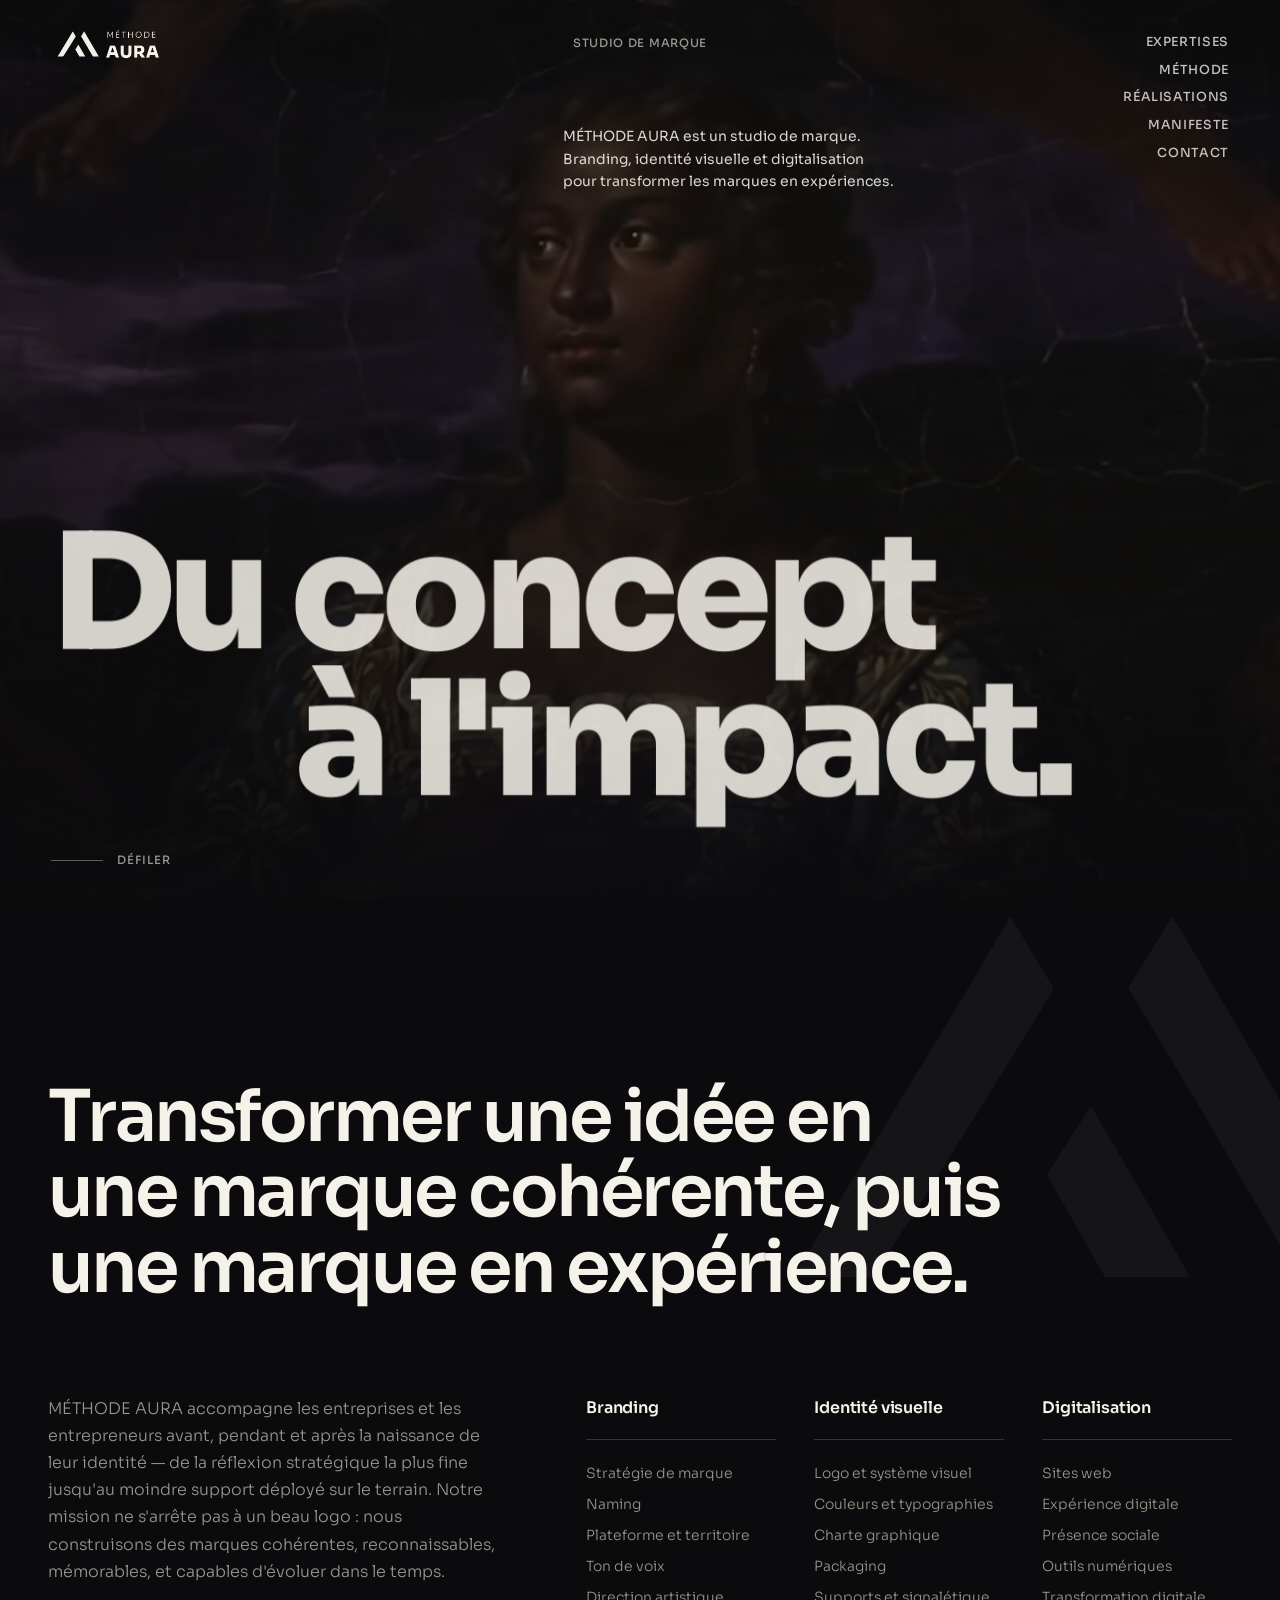
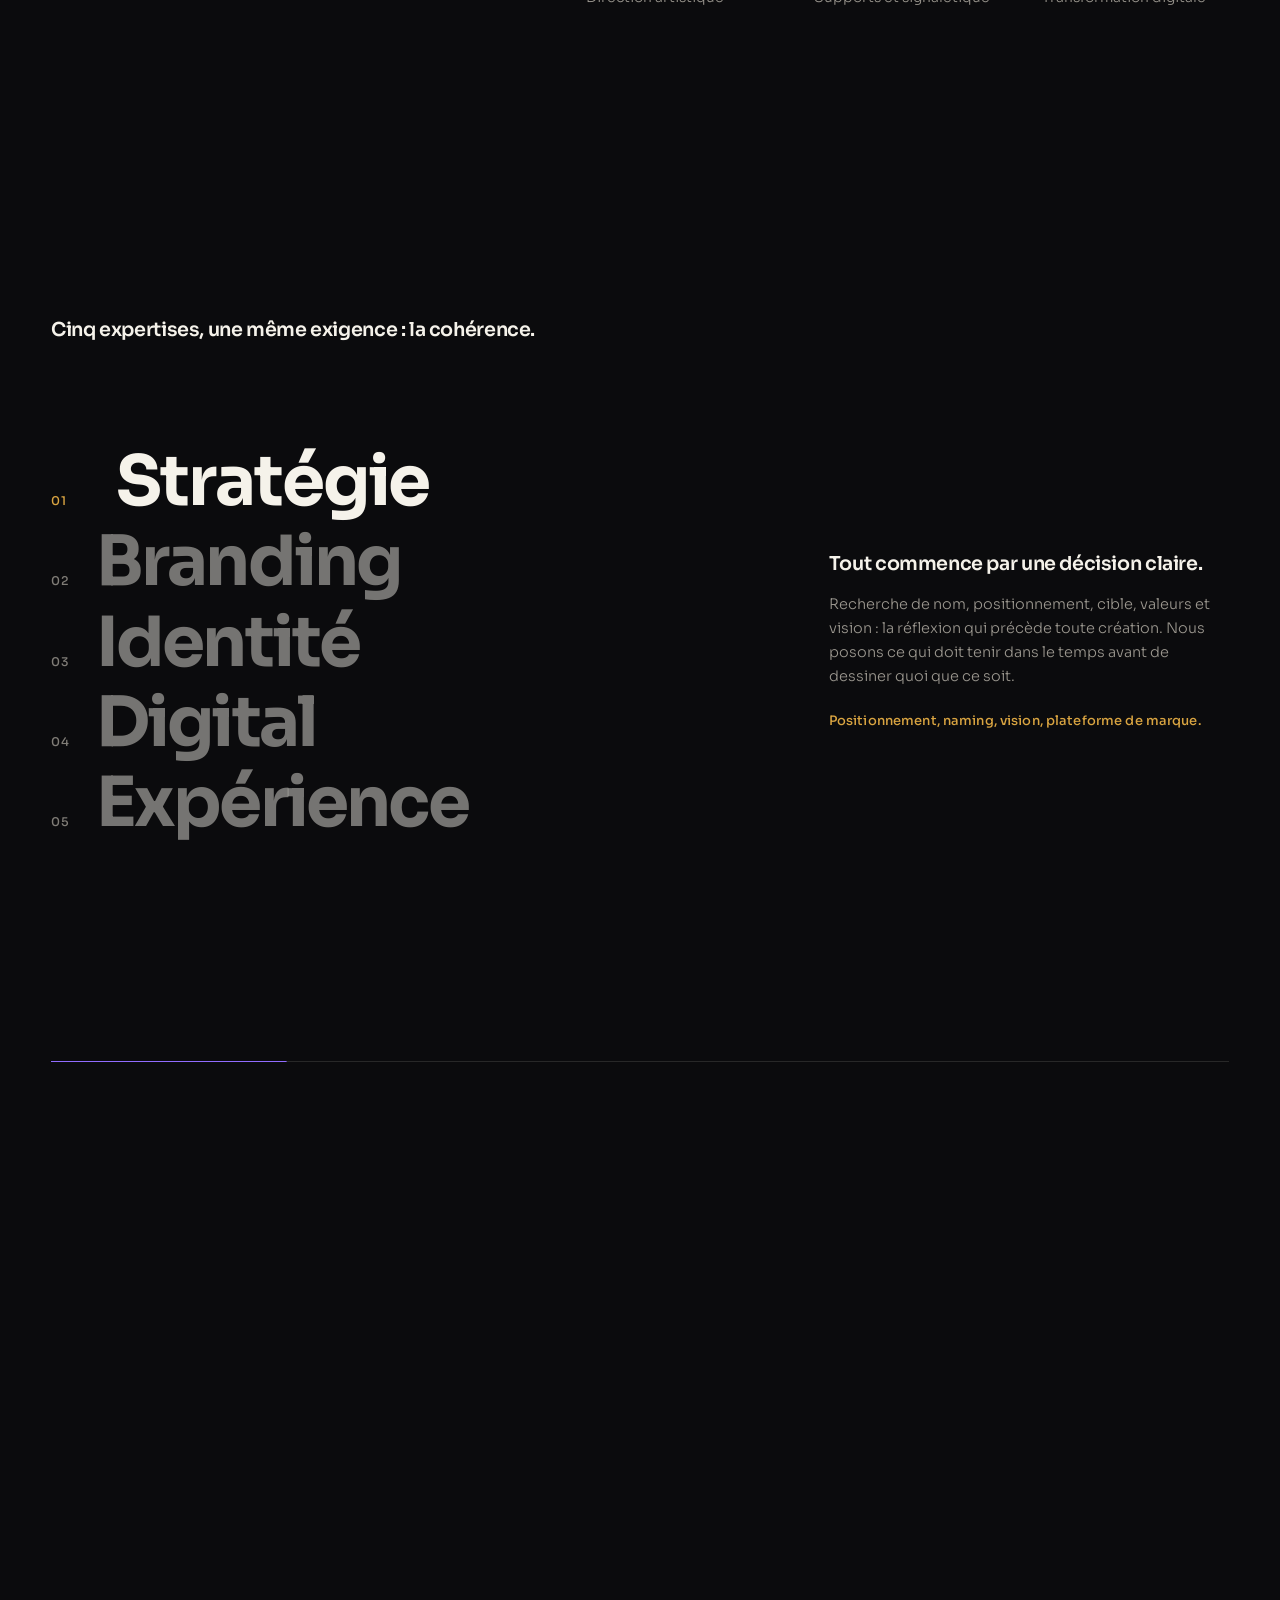
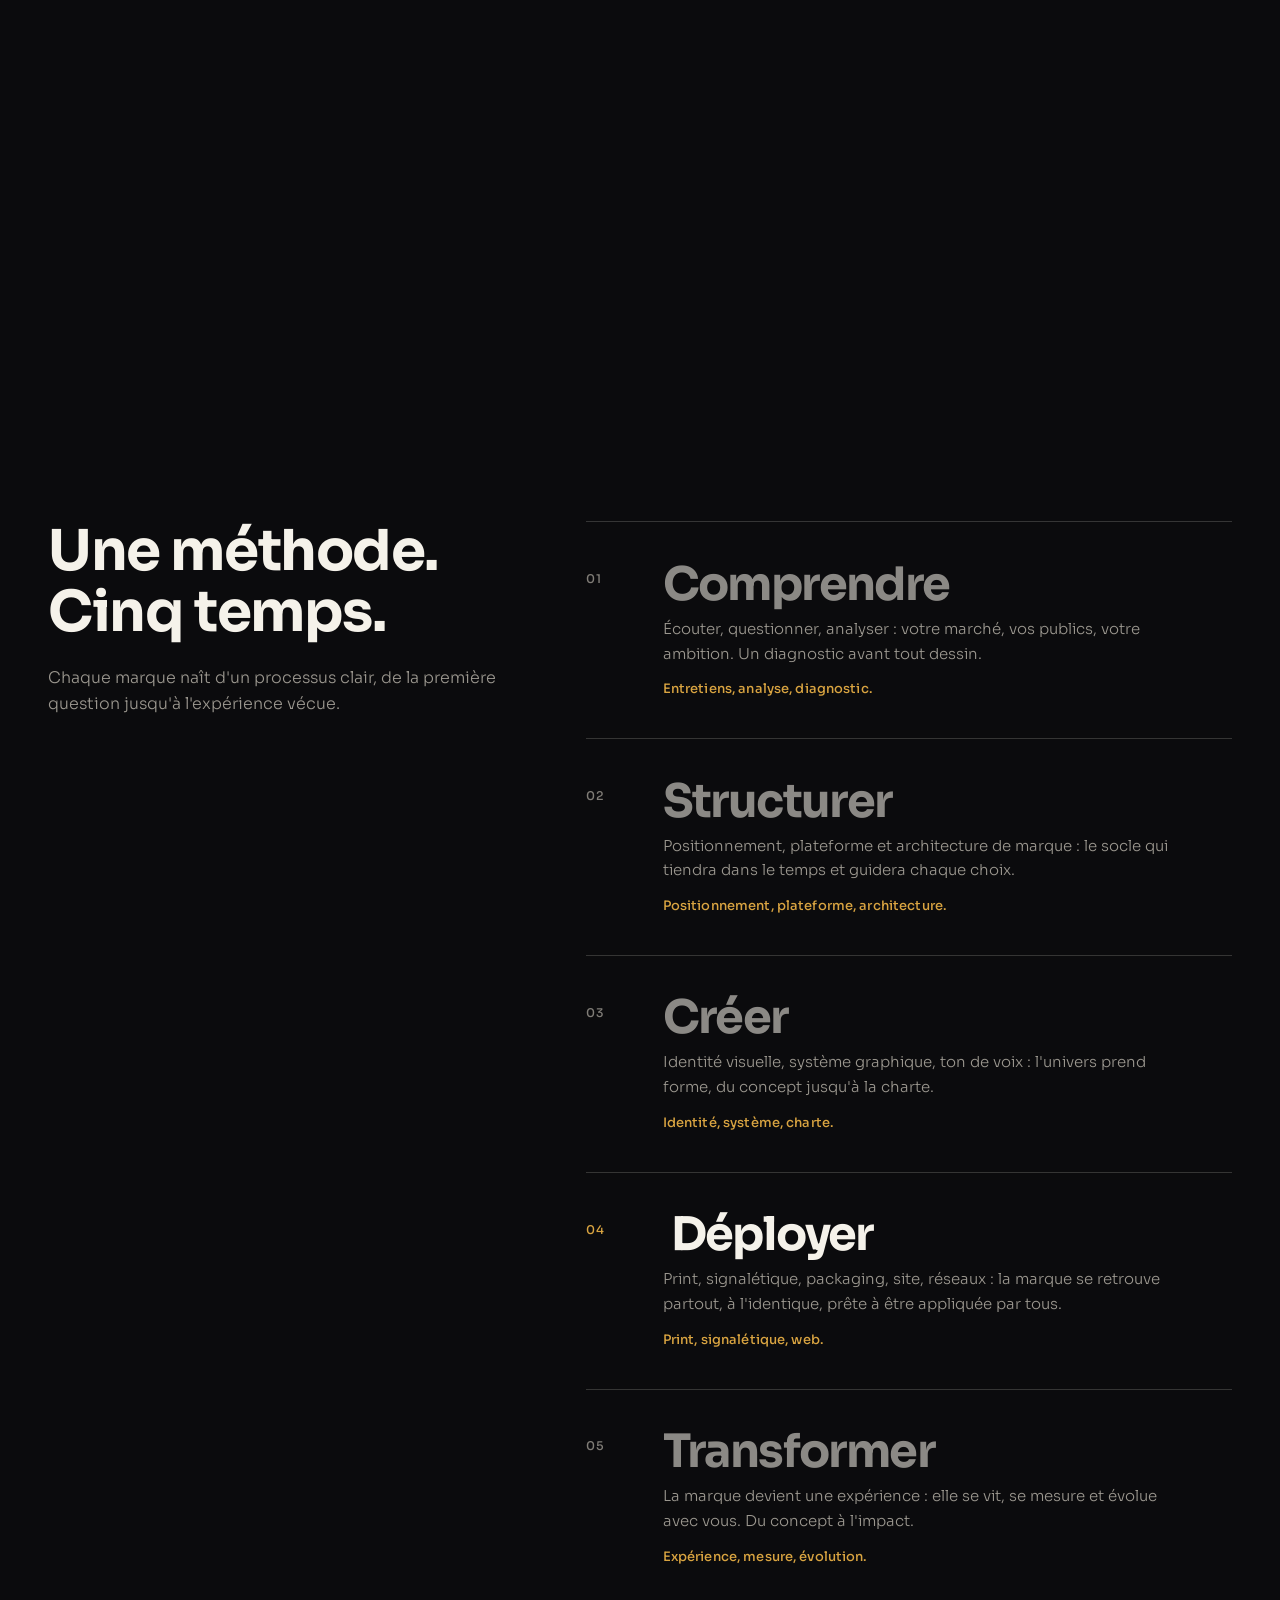
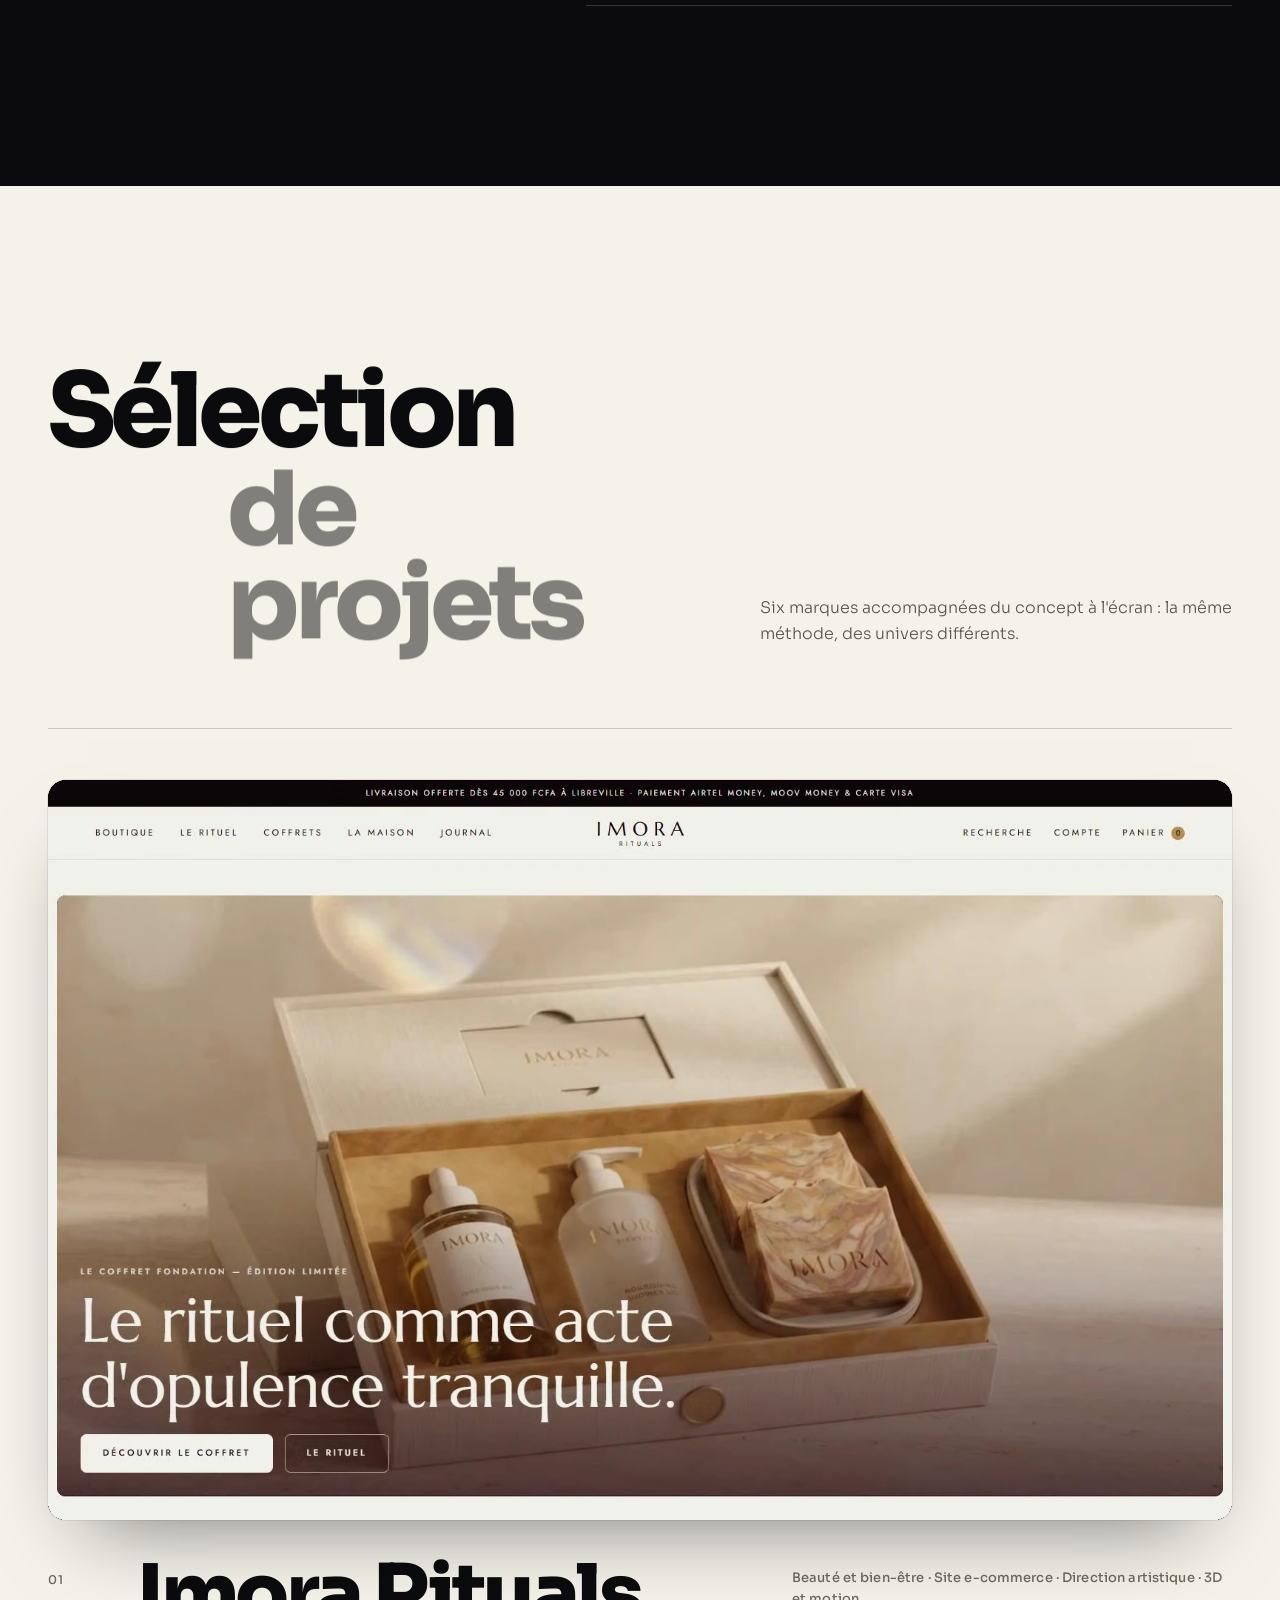
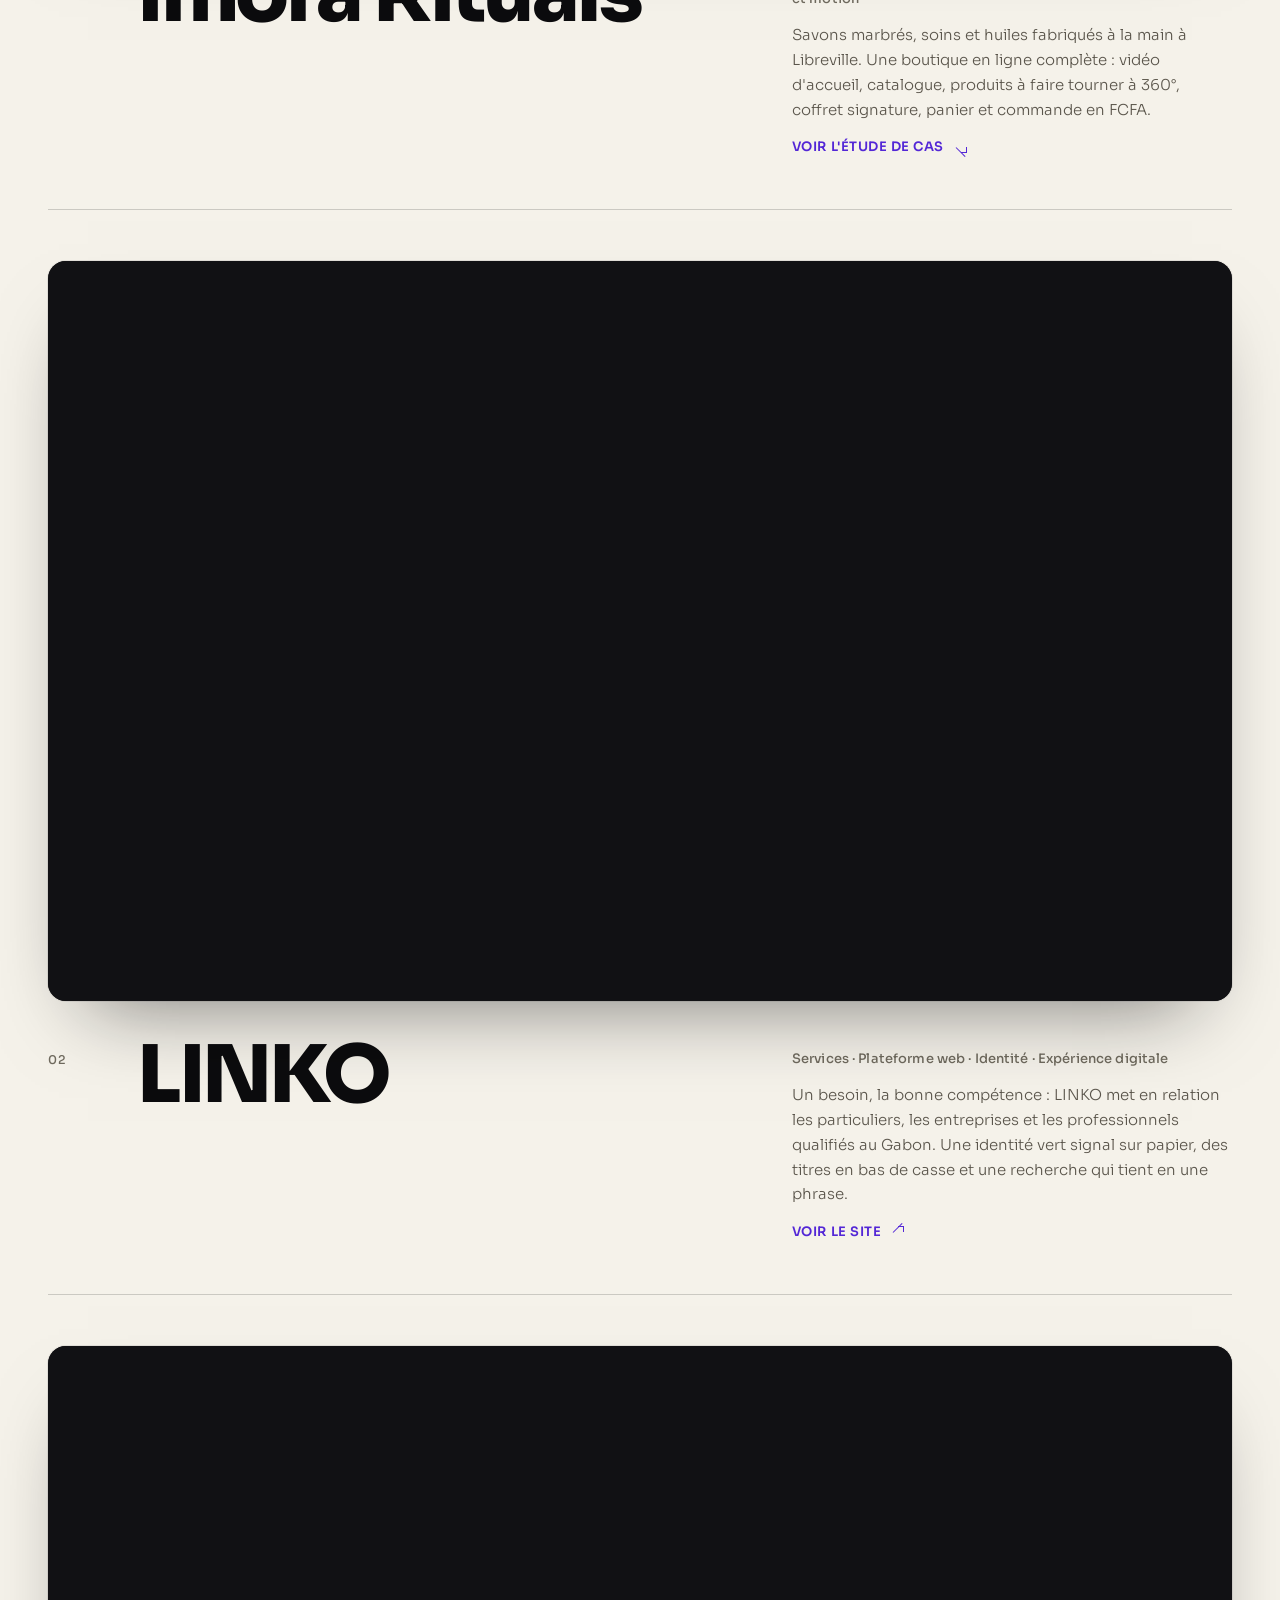
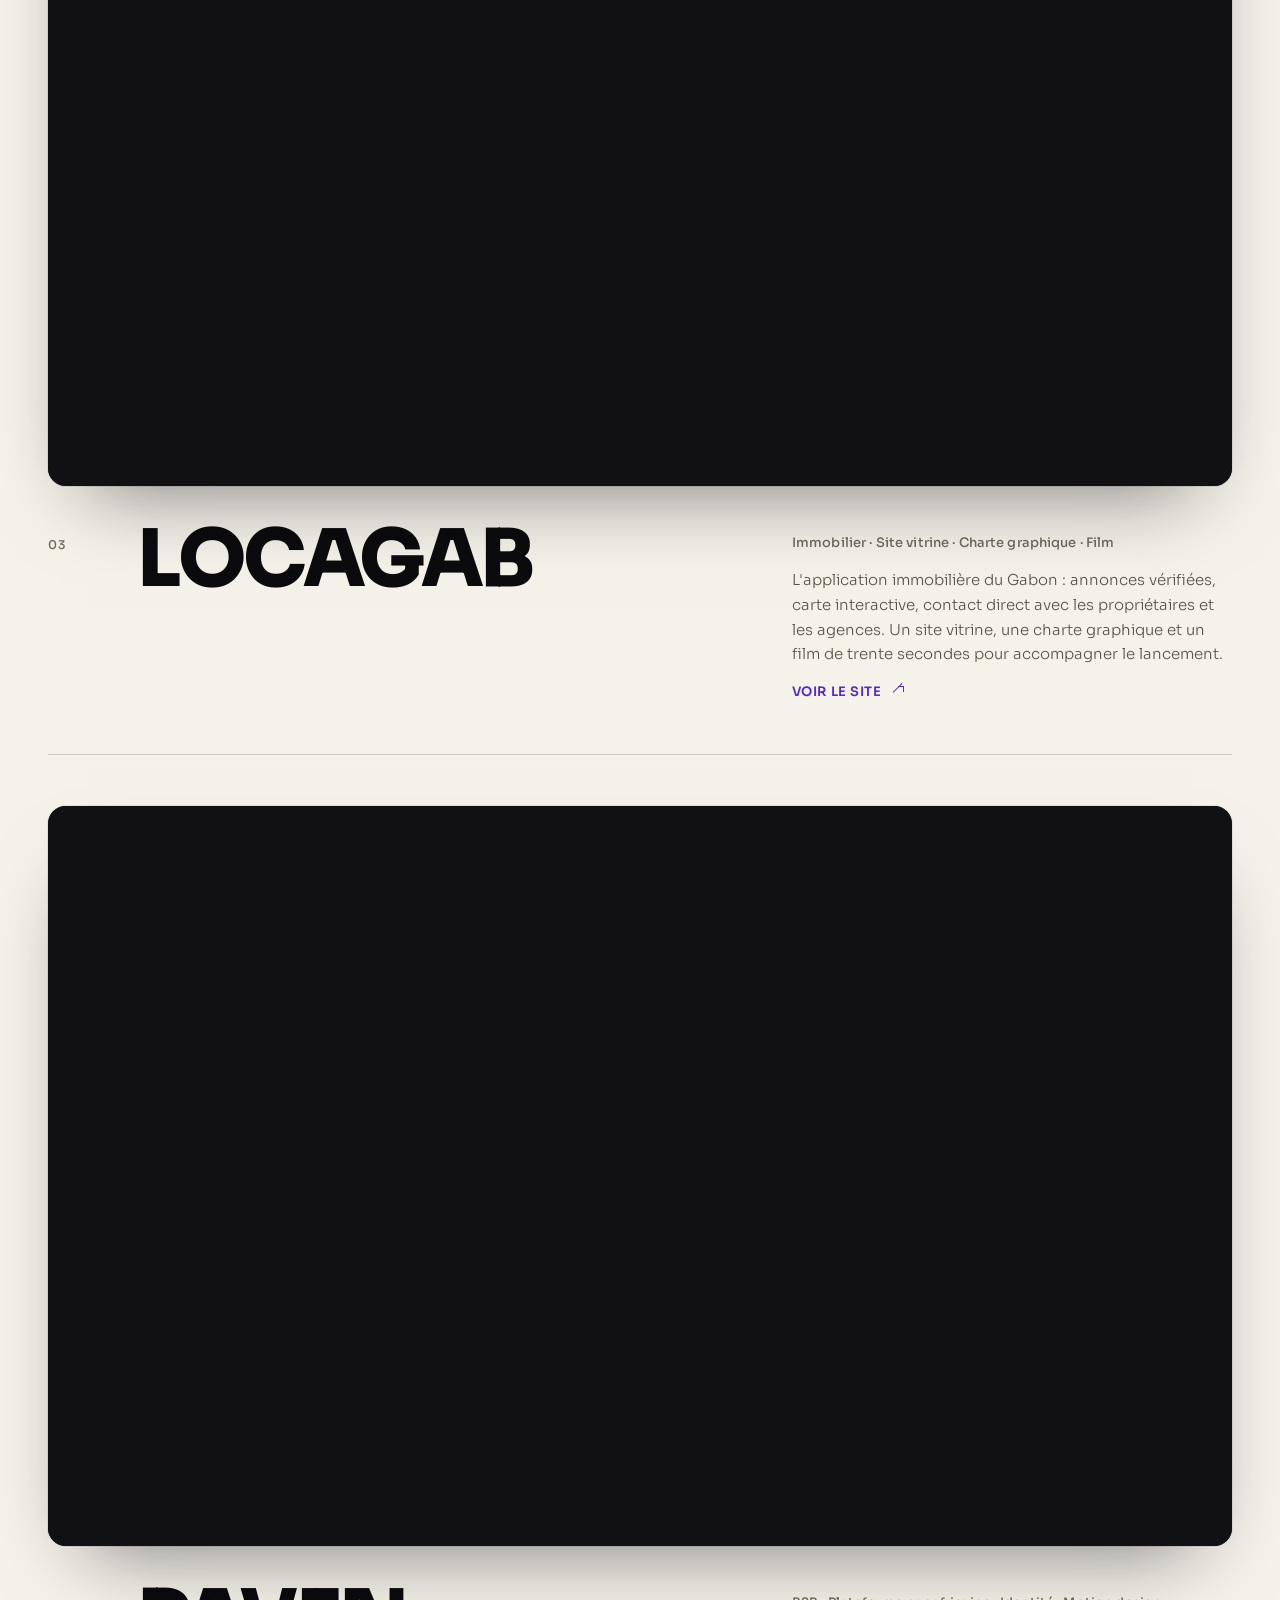
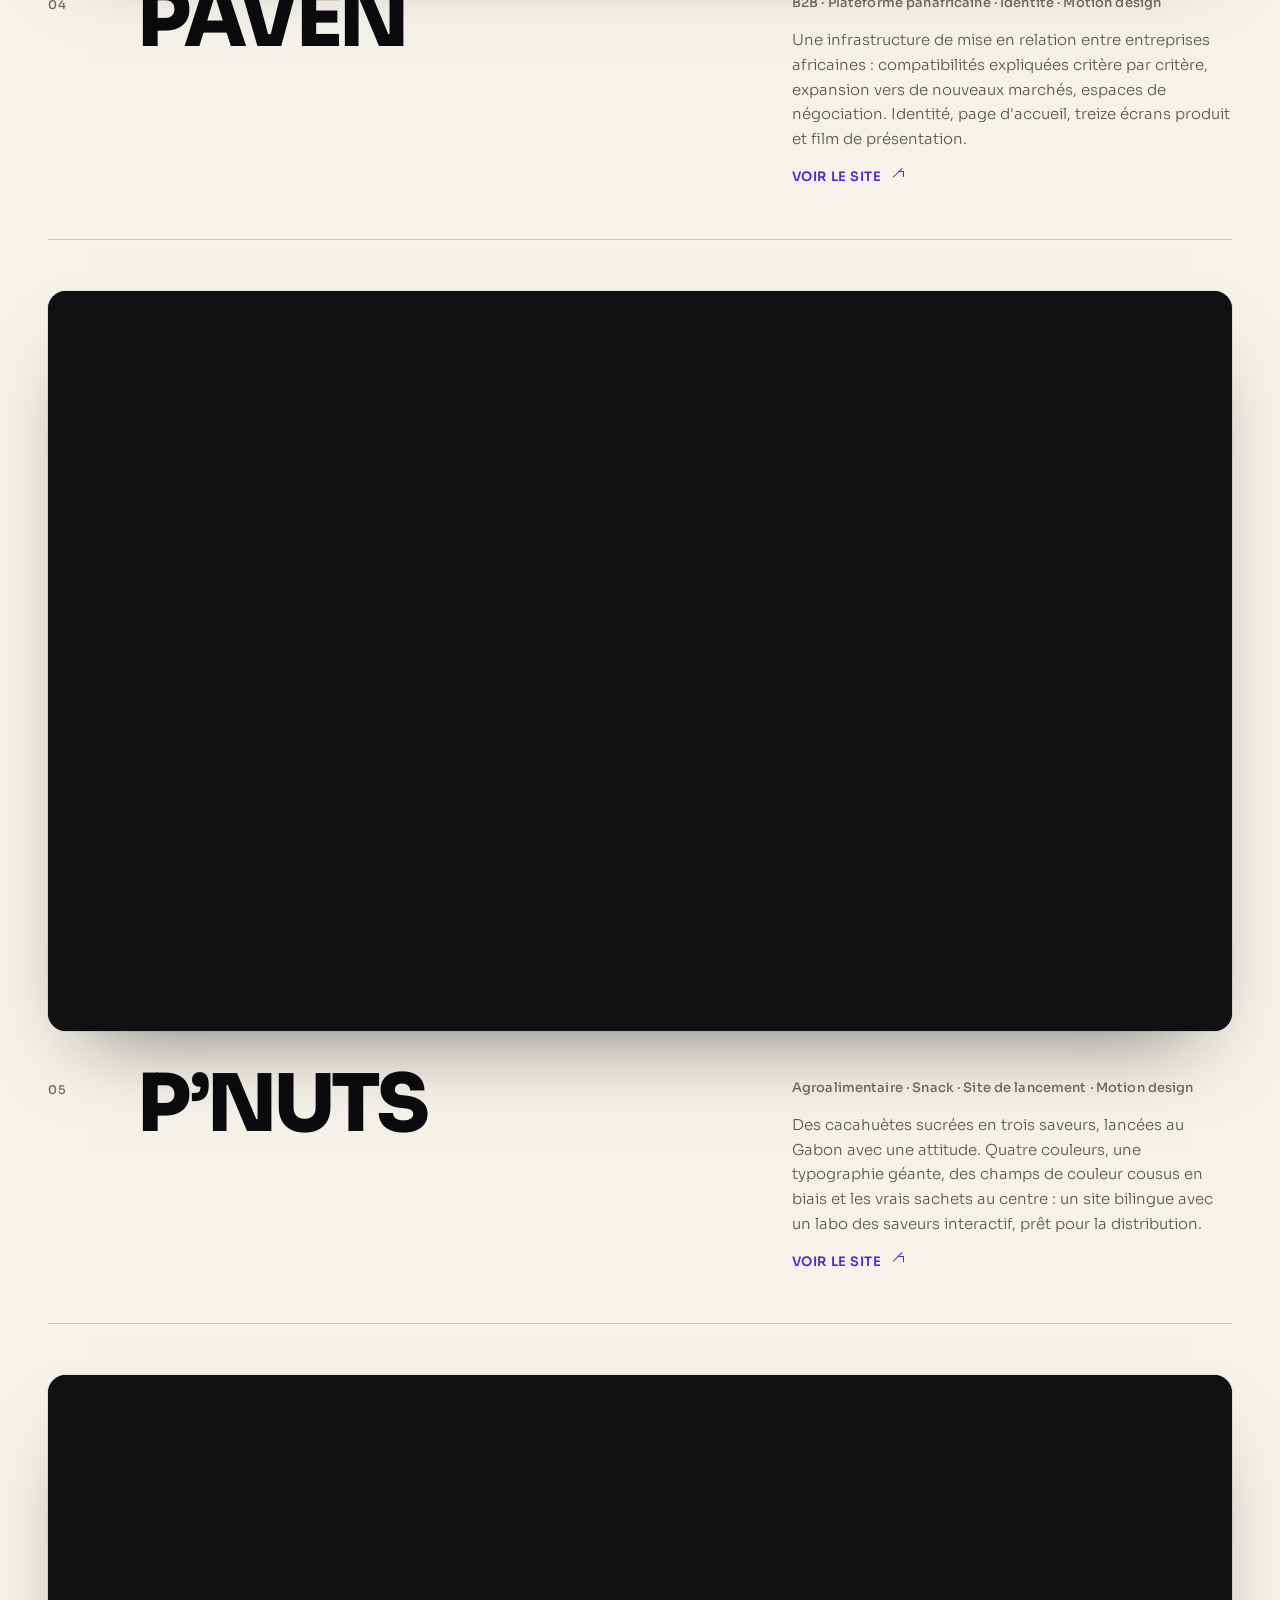
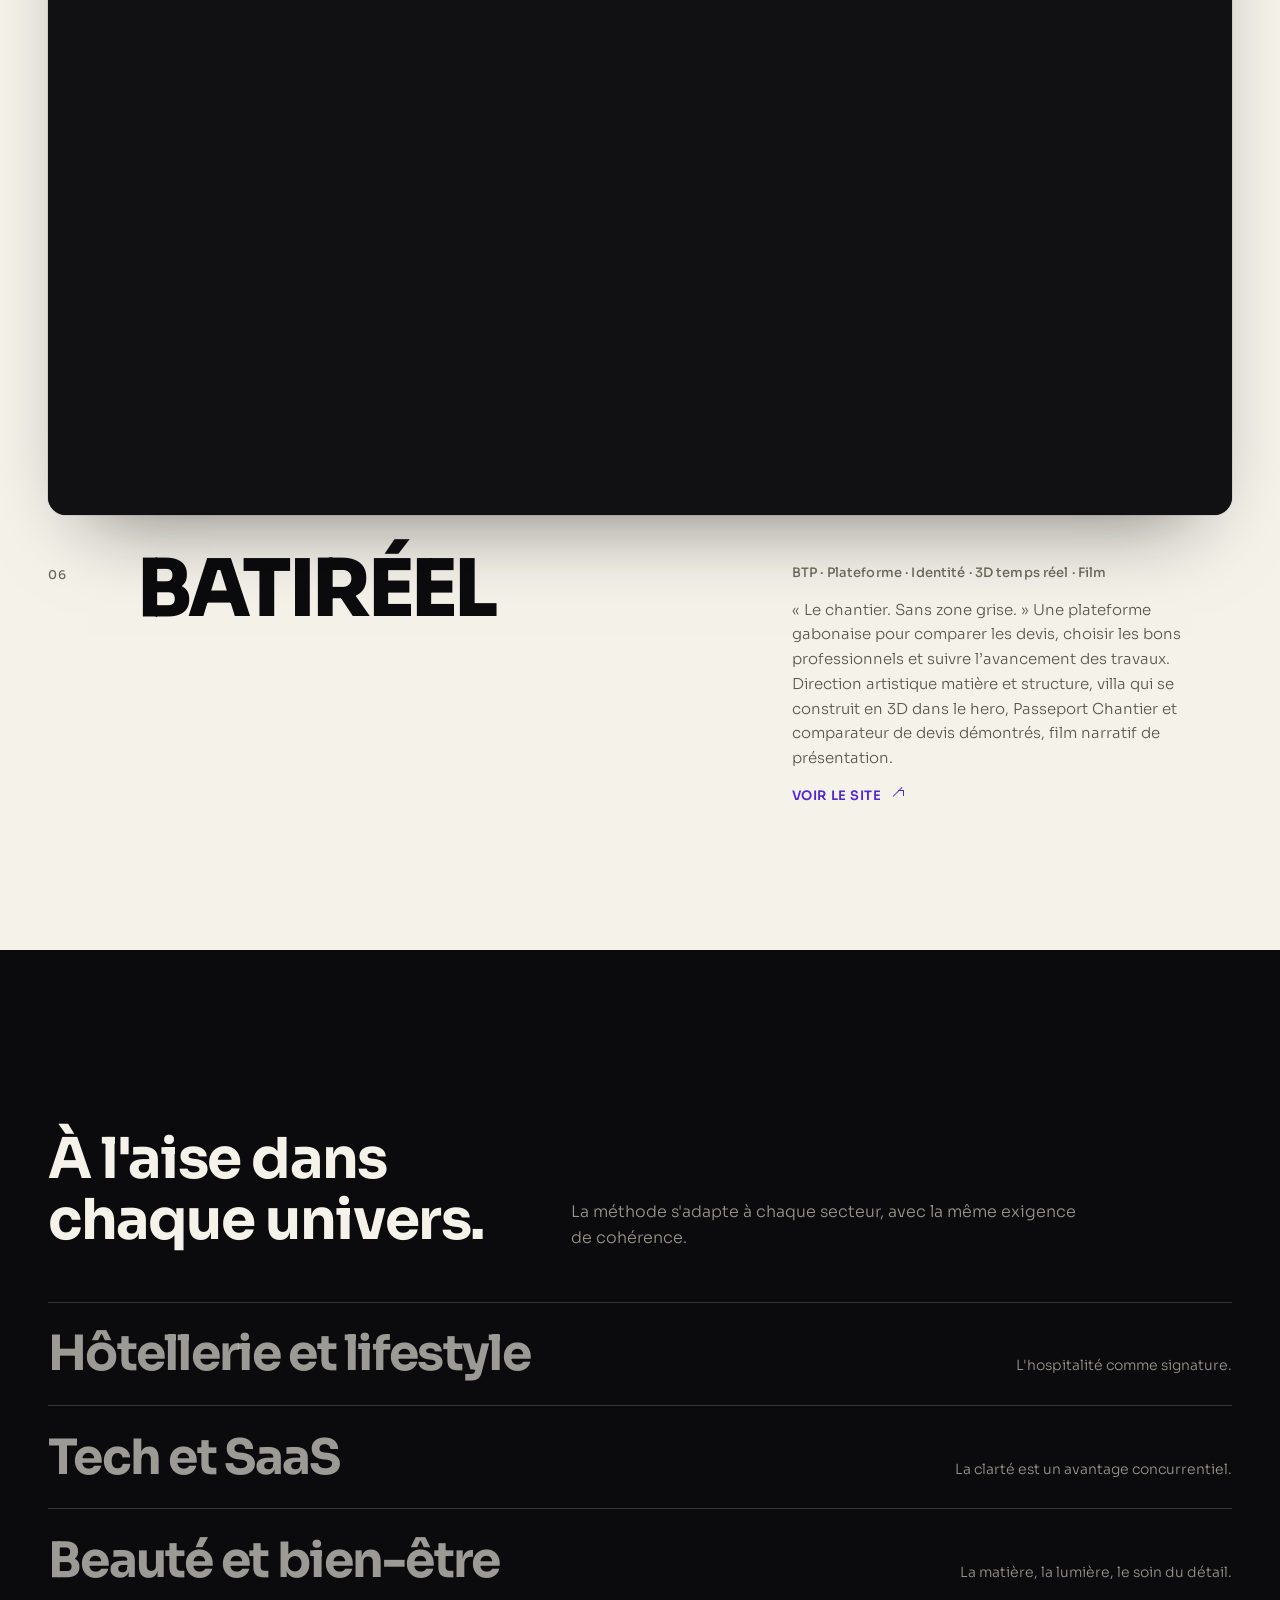
==== index.html @ 262bf367 "Réalisations : BATIRÉEL, sixième marque (capture d'accueil, fiche et lien)" ====
<!DOCTYPE html>
<html lang="fr">
<head>
<meta charset="UTF-8">
<meta name="viewport" content="width=device-width, initial-scale=1.0, viewport-fit=cover">
<title>MÉTHODE AURA — Studio de marque · du concept à l'impact</title>
<meta name="description" content="MÉTHODE AURA est un studio de marque. Branding, identité visuelle et digitalisation pour transformer les marques en expériences.">
<meta name="theme-color" content="#0B0B0D">
<link rel="canonical" href="https://methode-aura.onrender.com/">
<meta property="og:type" content="website">
<meta property="og:site_name" content="MÉTHODE AURA">
<meta property="og:title" content="MÉTHODE AURA — Studio de marque · du concept à l'impact">
<meta property="og:description" content="MÉTHODE AURA est un studio de marque. Branding, identité visuelle et digitalisation pour transformer les marques en expériences.">
<meta property="og:url" content="https://methode-aura.onrender.com/">
<meta property="og:image" content="https://methode-aura.onrender.com/assets/fresque-poster.jpg">
<meta property="og:locale" content="fr_FR">
<meta name="twitter:card" content="summary_large_image">
<script type="application/ld+json">{"@context":"https://schema.org","@type":"Organization","name":"MÉTHODE AURA","url":"https://methode-aura.onrender.com/","logo":"https://methode-aura.onrender.com/assets/apple-touch-icon.png","email":"contact@methodeaura.com","slogan":"Du concept à l'impact.","description":"Studio de marque : branding, identité visuelle et digitalisation.","knowsAbout":["Branding","Identité visuelle","Digitalisation"]}</script>
<meta http-equiv="Content-Security-Policy" content="default-src 'self'; script-src 'self'; style-src 'self' 'unsafe-inline'; img-src 'self' data:; font-src 'self' data:; media-src 'self'; connect-src 'self'; object-src 'none'; base-uri 'self'; form-action 'none'; upgrade-insecure-requests">
<meta name="referrer" content="strict-origin-when-cross-origin">
<link rel="icon" href="assets/logomark_white.svg" type="image/svg+xml">
<link rel="icon" href="assets/favicon-32.png" type="image/png" sizes="32x32">
<link rel="apple-touch-icon" href="assets/apple-touch-icon.png">
<link rel="preload" href="assets/fonts/sora-latin.woff2" as="font" type="font/woff2" crossorigin>
<link rel="stylesheet" href="css/fonts.css">
<link rel="stylesheet" href="css/tokens.css">
<link rel="stylesheet" href="css/base.css">
<link rel="stylesheet" href="css/components.css">
<link rel="stylesheet" href="css/sections.css">
<link rel="stylesheet" href="css/print.css" media="print">
<script src="js/head.js"></script>
</head>
<body>

<svg width="0" height="0" style="position:absolute" aria-hidden="true" focusable="false">
  <defs>
    <!-- Symbole officiel MÉTHODE AURA — tracé vectoriel du kit logo, jamais déformé ni pivoté. -->
    <symbol id="aura-mark" viewBox="0 0 803.685077 491.531334">
      <g transform="translate(-11.314923,502.531334) scale(0.1,-0.1)" fill="currentColor" stroke="none">
        <path class="mark-p1" d="M2964 4857 c-56 -95 -147 -251 -204 -347 -56 -96 -134 -229 -173 -295 -39 -66 -104 -176 -145 -245 -345 -572 -428 -709 -487 -805 -70 -113 -372 -612 -800 -1320 -132 -220 -346 -573 -474 -785 -180 -297 -536 -888 -568 -942 -2 -5 238 -8 534 -7 l538 0 67 102 c293 449 599 924 935 1452 128 201 678 1085 868 1395 76 124 190 308 253 410 64 102 127 205 142 230 15 25 68 112 119 193 80 131 89 151 79 170 -6 12 -56 96 -111 187 -55 91 -121 201 -147 245 -26 44 -91 152 -145 240 -54 88 -115 188 -136 223 -20 35 -39 65 -41 67 -2 2 -49 -73 -104 -168z"/>
        <path class="mark-p2" d="M5206 4913 c-38 -60 -86 -135 -106 -168 -20 -33 -89 -143 -152 -245 -63 -102 -149 -241 -191 -310 -45 -72 -75 -131 -72 -139 3 -8 95 -164 204 -346 180 -301 334 -560 721 -1210 75 -126 170 -286 210 -355 40 -69 116 -199 170 -290 53 -91 134 -230 180 -310 46 -80 111 -192 145 -250 34 -58 80 -136 102 -175 118 -208 475 -814 531 -902 l64 -103 569 0 c313 0 569 4 569 8 0 10 -107 198 -225 397 -46 77 -154 262 -241 410 -86 149 -193 331 -237 405 -141 240 -211 359 -412 705 -109 187 -219 376 -245 420 -244 418 -508 869 -675 1155 -111 190 -245 419 -297 510 -325 564 -525 900 -537 900 -4 0 -38 -48 -75 -107z"/>
        <path class="mark-p3" d="M4099 2337 c-36 -56 -100 -154 -141 -217 -41 -63 -121 -187 -178 -275 -56 -88 -123 -190 -147 -228 -74 -115 -76 -94 22 -268 48 -85 109 -190 135 -234 26 -44 82 -143 125 -220 109 -194 245 -436 334 -592 42 -72 84 -145 93 -162 l17 -31 576 0 c316 0 575 3 575 6 0 8 -114 218 -185 339 -29 50 -78 135 -110 190 -160 277 -465 803 -525 905 -37 63 -109 187 -160 275 -52 88 -139 237 -195 330 -56 94 -116 196 -134 228 -18 31 -33 57 -34 57 -1 0 -32 -46 -68 -103z"/>
      </g>
    </symbol>
  </defs>
</svg>

<a href="#main" class="skip-link">Aller au contenu</a>

<!-- ================= PRÉCHARGEUR ================= -->
<!-- Quatre lignes en quinconce, puis tout glisse vers le hero. -->
<div class="loader" id="loader" aria-hidden="true">
  <div class="loader-words">
    <span class="lw lw-1"><i>MÉTHODE</i></span>
    <span class="lw lw-2"><i>AURA</i></span>
    <span class="lw lw-3"><i>du concept</i></span>
    <span class="lw lw-4"><i>à l'impact</i></span>
    <p class="loader-note"><i>Studio de marque —<br>branding, identité visuelle<br>et digitalisation.</i></p>
  </div>
</div>

<!-- La fresque : vidéo jouée en boucle. Les sources sont posées par js/marble.js : WebM ralenti 1080p
     (boucle intégrée) sur ordinateur, mp4 léger (720p, ralenti et boucle par fondu) sur écran tactile.
     Sur desktop, elle est rendue dans une toile WebGL qui ondule sous le pointeur (js/liquid.js). -->
<div class="marble" id="marble" aria-hidden="true">
  <video class="marble-video" id="marbleVideo" muted playsinline preload="auto" loop poster="assets/fresque-poster.jpg" data-webm="assets/fresque-1080.webm" data-mp4="assets/fresque.mp4"></video>
  <video class="marble-video marble-video-b" id="marbleVideoB" muted playsinline preload="none" src="assets/fresque.mp4"></video>
  <div class="marble-shade"></div>
</div>

<!-- ================= NAVIGATION ================= -->
<header class="nav" id="nav">
  <a href="#top" class="nav-logo" aria-label="MÉTHODE AURA — Accueil">
    <img src="assets/lockup_horizontal_white.png" alt="MÉTHODE AURA" width="803" height="240">
  </a>
  <p class="nav-tag">Studio de marque</p>
  <nav class="nav-list" aria-label="Navigation principale">
    <a href="#expertises" data-nav="expertises">Expertises</a>
    <a href="#methode" data-nav="methode">Méthode</a>
    <a href="#realisations" data-nav="realisations">Réalisations</a>
    <a href="#manifeste" data-nav="manifeste">Manifeste</a>
    <a href="#contact" data-nav="contact">Contact</a>
  </nav>
  <button class="nav-toggle" aria-label="Ouvrir le menu" aria-expanded="false" aria-controls="mobileMenu" id="navToggle">
    <span></span><span></span>
  </button>
</header>

<div class="mobile-menu" id="mobileMenu" aria-hidden="true">
  <button class="mobile-close" aria-label="Fermer le menu" id="mobileClose"><span></span><span></span></button>
  <nav class="mobile-links" aria-label="Menu mobile">
    <a href="#expertises" style="--i:0">Expertises</a>
    <a href="#methode" style="--i:1">Méthode</a>
    <a href="#realisations" style="--i:2">Réalisations</a>
    <a href="#manifeste" style="--i:3">Manifeste</a>
    <a href="#contact" style="--i:4">Contact</a>
  </nav>
  <div class="mobile-foot" style="--i:5">
    <a href="mailto:contact@methodeaura.com" class="link-line">contact@methodeaura.com</a>
    <p>Du concept à l'impact.</p>
  </div>
</div>

<main id="main">

  <!-- ================= HERO ================= -->
  <section class="hero" id="top">
    <p class="hero-intro" data-anim="lines" data-anim-delay="0.9">
      <span class="line"><i>MÉTHODE AURA est un studio de marque.</i></span>
      <span class="line"><i>Branding, identité visuelle et digitalisation</i></span>
      <span class="line"><i>pour transformer les marques en expériences.</i></span>
    </p>
    <h1 class="hero-title" id="heroTitle" aria-label="Du concept à l'impact.">
      <span class="ht-line ht-1"><i>Du concept</i></span>
      <span class="ht-line ht-2"><i>à l'impact.</i></span>
    </h1>
    <div class="hero-foot">
      <a href="#studio" class="hero-scroll" aria-label="Défiler">
        <span class="hero-scroll-line"></span><span>Défiler</span>
      </a>
    </div>
  </section>


  <!-- ================= LE STUDIO ================= -->
  <section class="s s-studio" id="studio">
    <div class="container">
      <div class="studio-head">
        <h2 class="studio-title" data-anim="words">Transformer une idée en une marque cohérente, puis une marque en expérience.</h2>
      </div>
      <div class="studio-grid">
        <p class="studio-lead" data-anim="up">MÉTHODE AURA accompagne les entreprises et les entrepreneurs avant, pendant et après la naissance de leur identité — de la réflexion stratégique la plus fine jusqu'au moindre support déployé sur le terrain. Notre mission ne s'arrête pas à un beau logo : nous construisons des marques cohérentes, reconnaissables, mémorables, et capables d'évoluer dans le temps.</p>
        <div class="studio-cols">
          <div class="studio-col" data-anim="up" data-anim-delay="0.05">
            <h3>Branding</h3>
            <ul><li>Stratégie de marque</li><li>Naming</li><li>Plateforme et territoire</li><li>Ton de voix</li><li>Direction artistique</li></ul>
          </div>
          <div class="studio-col" data-anim="up" data-anim-delay="0.15">
            <h3>Identité visuelle</h3>
            <ul><li>Logo et système visuel</li><li>Couleurs et typographies</li><li>Charte graphique</li><li>Packaging</li><li>Supports et signalétique</li></ul>
          </div>
          <div class="studio-col" data-anim="up" data-anim-delay="0.25">
            <h3>Digitalisation</h3>
            <ul><li>Sites web</li><li>Expérience digitale</li><li>Présence sociale</li><li>Outils numériques</li><li>Transformation digitale</li></ul>
          </div>
        </div>
      </div>
    </div>
    <svg class="studio-mark" viewBox="0 0 803.685077 491.531334" aria-hidden="true" data-parallax="0.12"><use href="#aura-mark"/></svg>
  </section>

  <!-- ================= EXPERTISES (épinglé) ================= -->
  <!-- Le défilement fait avancer le champ actif : le titre s'allume, le texte change. Rien d'autre ne bouge. -->
  <section class="s s-services" id="expertises">
    <div class="services-stage" id="servicesStage">
      <div class="services-head">
        <h2 class="services-title" data-anim="up">Cinq expertises, une même exigence : la cohérence.</h2>
      </div>
      <ol class="services-list" id="svcList">
        <li class="svc is-active" data-index="0"><a href="#expertises"><small>01</small><span class="svc-title"><i>Stratégie</i></span></a></li>
        <li class="svc" data-index="1"><a href="#expertises"><small>02</small><span class="svc-title"><i>Branding</i></span></a></li>
        <li class="svc" data-index="2"><a href="#expertises"><small>03</small><span class="svc-title"><i>Identité</i></span></a></li>
        <li class="svc" data-index="3"><a href="#expertises"><small>04</small><span class="svc-title"><i>Digital</i></span></a></li>
        <li class="svc" data-index="4"><a href="#expertises"><small>05</small><span class="svc-title"><i>Expérience</i></span></a></li>
      </ol>
      <div class="services-panels" id="svcPanels">
        <article class="svc-panel is-active" data-index="0">
          <div class="svc-panel-in">
            <p class="svc-claim">Tout commence par une décision claire.</p>
            <p class="svc-desc">Recherche de nom, positionnement, cible, valeurs et vision : la réflexion qui précède toute création. Nous posons ce qui doit tenir dans le temps avant de dessiner quoi que ce soit.</p>
            <p class="svc-tags">Positionnement, naming, vision, plateforme de marque.</p>
          </div>
        </article>
        <article class="svc-panel" data-index="1">
          <div class="svc-panel-in">
            <p class="svc-claim">Une marque, c'est une architecture.</p>
            <p class="svc-desc">Territoire, promesse, ton de voix et direction artistique : nous structurons la marque pour qu'elle reste reconnaissable à chaque point de contact, et pour que chacun puisse l'appliquer.</p>
            <p class="svc-tags">Territoire, promesse, ton de voix, direction artistique.</p>
          </div>
        </article>
        <article class="svc-panel" data-index="2">
          <div class="svc-panel-in">
            <p class="svc-claim">Ce que l'on voit, et ce que l'on retient.</p>
            <p class="svc-desc">Logo, déclinaisons, couleurs, typographies et charte graphique : l'univers visuel complet de la marque, du concept à la charte, jusqu'au packaging et à la signalétique.</p>
            <p class="svc-tags">Logo, charte graphique, packaging, signalétique.</p>
          </div>
        </article>
        <article class="svc-panel" data-index="3">
          <div class="svc-panel-in">
            <p class="svc-claim">La marque, partout où elle se vit.</p>
            <p class="svc-desc">Sites internet, expérience digitale, réseaux sociaux et outils numériques pensés pour accompagner la croissance, avec la même cohérence que sur le terrain.</p>
            <p class="svc-tags">Site web, expérience digitale, réseaux sociaux, outils numériques.</p>
          </div>
        </article>
        <article class="svc-panel" data-index="4">
          <div class="svc-panel-in">
            <p class="svc-claim">Une marque ne se contente pas d'être vue. Elle doit être ressentie.</p>
            <p class="svc-desc">Motion, contenus, activations : chaque point de contact devient un moment de marque. Nous faisons vivre l'identité dans le temps, et nous la faisons évoluer avec vous.</p>
            <p class="svc-tags">Motion design, contenus, activation, suivi de marque.</p>
          </div>
        </article>
      </div>
      <div class="services-progress" id="svcProgress" aria-hidden="true"><i></i></div>
    </div>
  </section>

  <!-- ================= LA MÉTHODE ================= -->
  <!-- Cinq temps, lus comme un sommaire : le numéro, le verbe, la phrase. La colonne de gauche reste en place pendant la lecture. -->
  <section class="s s-methode" id="methode">
    <div class="container methode-grid">
      <div class="methode-head">
        <h2 class="s-title" data-anim="words">Une méthode. Cinq temps.</h2>
        <p class="s-lead" data-anim="up">Chaque marque naît d'un processus clair, de la première question jusqu'à l'expérience vécue.</p>
      </div>
      <ol class="methode-list" id="methodeTrack">
        <li class="step" data-step="1">
          <span class="step-num">01</span>
          <h3 class="step-title">Comprendre</h3>
          <div class="step-body">
            <p class="step-text">Écouter, questionner, analyser : votre marché, vos publics, votre ambition. Un diagnostic avant tout dessin.</p>
            <p class="step-tags">Entretiens, analyse, diagnostic.</p>
          </div>
        </li>
        <li class="step" data-step="2">
          <span class="step-num">02</span>
          <h3 class="step-title">Structurer</h3>
          <div class="step-body">
            <p class="step-text">Positionnement, plateforme et architecture de marque : le socle qui tiendra dans le temps et guidera chaque choix.</p>
            <p class="step-tags">Positionnement, plateforme, architecture.</p>
          </div>
        </li>
        <li class="step" data-step="3">
          <span class="step-num">03</span>
          <h3 class="step-title">Créer</h3>
          <div class="step-body">
            <p class="step-text">Identité visuelle, système graphique, ton de voix : l'univers prend forme, du concept jusqu'à la charte.</p>
            <p class="step-tags">Identité, système, charte.</p>
          </div>
        </li>
        <li class="step" data-step="4">
          <span class="step-num">04</span>
          <h3 class="step-title">Déployer</h3>
          <div class="step-body">
            <p class="step-text">Print, signalétique, packaging, site, réseaux : la marque se retrouve partout, à l'identique, prête à être appliquée par tous.</p>
            <p class="step-tags">Print, signalétique, web.</p>
          </div>
        </li>
        <li class="step step-last" data-step="5">
          <span class="step-num">05</span>
          <h3 class="step-title">Transformer</h3>
          <div class="step-body">
            <p class="step-text">La marque devient une expérience : elle se vit, se mesure et évolue avec vous. Du concept à l'impact.</p>
            <p class="step-tags">Expérience, mesure, évolution.</p>
          </div>
        </li>
      </ol>
    </div>
  </section>

  <!-- ================= RÉALISATIONS ================= -->
  <!-- Une feuille Ivoire : chaque projet est un visuel pleine largeur en format écran, puis une ligne éditoriale (index, titre, contexte). -->
  <section class="s s-light s-works" id="realisations">
    <div class="container">
      <div class="works-head">
        <h2 class="works-title" aria-label="Sélection de projets">
          <span class="wt-line" data-anim="lines"><span class="line"><i>Sélection</i></span></span>
          <span class="wt-line wt-2" data-anim="lines" data-anim-delay="0.12"><span class="line"><i>de projets</i></span></span>
        </h2>
        <p class="works-lead" data-anim="up">Six marques accompagnées du concept à l'écran : la même méthode, des univers différents.</p>
      </div>

      <!-- Projet livré : Imora Rituals -->
      <article class="work" id="workCard" data-anim="mask">
        <a href="#caseStudy" class="work-link" id="workOpen" data-no-scroll aria-haspopup="dialog" aria-controls="caseStudy">
          <span class="work-media" id="workMedia">
            <video class="work-video" id="workVideo" muted playsinline loop preload="metadata" poster="assets/univers/imora-rituals/desktop-accueil.jpg" aria-label="Navigation sur le site Imora Rituals">
              <source src="assets/univers/imora-rituals/navigation-desktop.webm" type="video/webm">
            </video>
          </span>
          <span class="work-row">
            <span class="work-index">01</span>
            <span class="work-title"><i>Imora Rituals</i></span>
            <span class="work-side">
              <span class="work-meta">Beauté et bien-être · Site e-commerce · Direction artistique · 3D et motion</span>
              <span class="work-desc">Savons marbrés, soins et huiles fabriqués à la main à Libreville. Une boutique en ligne complète : vidéo d'accueil, catalogue, produits à faire tourner à 360°, coffret signature, panier et commande en FCFA.</span>
              <span class="work-cta">Voir l'étude de cas <span class="arrow-se" aria-hidden="true"></span></span>
            </span>
          </span>
        </a>
      </article>

      <!-- Sites conçus et réalisés par le studio -->
      <article class="work work--site" data-anim="mask">
        <a href="https://linko-s3ve.onrender.com/" class="work-link" target="_blank" rel="noopener">
          <span class="work-media">
            <img src="assets/univers/linko/desktop-accueil.jpg" srcset="assets/univers/linko/desktop-accueil-800.jpg 800w, assets/univers/linko/desktop-accueil.jpg 1600w" sizes="(min-width: 1280px) 1184px, calc(100vw - 40px)" alt="Page d'accueil du site LINKO" width="1600" height="1000" loading="lazy" decoding="async">
          </span>
          <span class="work-row">
            <span class="work-index">02</span>
            <span class="work-title"><i>LINKO</i></span>
            <span class="work-side">
              <span class="work-meta">Services · Plateforme web · Identité · Expérience digitale</span>
              <span class="work-desc">Un besoin, la bonne compétence : LINKO met en relation les particuliers, les entreprises et les professionnels qualifiés au Gabon. Une identité vert signal sur papier, des titres en bas de casse et une recherche qui tient en une phrase.</span>
              <span class="work-cta">Voir le site <span class="arrow-ne" aria-hidden="true"></span></span>
            </span>
          </span>
        </a>
      </article>

      <article class="work work--site" data-anim="mask">
        <a href="https://locagab.onrender.com/" class="work-link" target="_blank" rel="noopener">
          <span class="work-media">
            <img src="assets/univers/locagab/desktop-accueil.jpg" srcset="assets/univers/locagab/desktop-accueil-800.jpg 800w, assets/univers/locagab/desktop-accueil.jpg 1600w" sizes="(min-width: 1280px) 1184px, calc(100vw - 40px)" alt="Page d'accueil du site LOCAGAB" width="1600" height="1000" loading="lazy" decoding="async">
          </span>
          <span class="work-row">
            <span class="work-index">03</span>
            <span class="work-title"><i>LOCAGAB</i></span>
            <span class="work-side">
              <span class="work-meta">Immobilier · Site vitrine · Charte graphique · Film</span>
              <span class="work-desc">L'application immobilière du Gabon : annonces vérifiées, carte interactive, contact direct avec les propriétaires et les agences. Un site vitrine, une charte graphique et un film de trente secondes pour accompagner le lancement.</span>
              <span class="work-cta">Voir le site <span class="arrow-ne" aria-hidden="true"></span></span>
            </span>
          </span>
        </a>
      </article>

      <article class="work work--site" data-anim="mask">
        <a href="https://paven.onrender.com/" class="work-link" target="_blank" rel="noopener">
          <span class="work-media">
            <img src="assets/univers/paven/desktop-accueil.jpg" srcset="assets/univers/paven/desktop-accueil-800.jpg 800w, assets/univers/paven/desktop-accueil.jpg 1600w" sizes="(min-width: 1280px) 1184px, calc(100vw - 40px)" alt="Page d'accueil du site PAVEN" width="1600" height="1000" loading="lazy" decoding="async">
          </span>
          <span class="work-row">
            <span class="work-index">04</span>
            <span class="work-title"><i>PAVEN</i></span>
            <span class="work-side">
              <span class="work-meta">B2B · Plateforme panafricaine · Identité · Motion design</span>
              <span class="work-desc">Une infrastructure de mise en relation entre entreprises africaines : compatibilités expliquées critère par critère, expansion vers de nouveaux marchés, espaces de négociation. Identité, page d'accueil, treize écrans produit et film de présentation.</span>
              <span class="work-cta">Voir le site <span class="arrow-ne" aria-hidden="true"></span></span>
            </span>
          </span>
        </a>
      </article>

      <article class="work work--site" data-anim="mask">
        <a href="https://pnuts.onrender.com/" class="work-link" target="_blank" rel="noopener">
          <span class="work-media">
            <img src="assets/univers/pnuts/desktop-accueil.jpg" srcset="assets/univers/pnuts/desktop-accueil-800.jpg 800w, assets/univers/pnuts/desktop-accueil.jpg 1600w" sizes="(min-width: 1280px) 1184px, calc(100vw - 40px)" alt="Page d'accueil du site P’NUTS" width="1600" height="1000" loading="lazy" decoding="async">
          </span>
          <span class="work-row">
            <span class="work-index">05</span>
            <span class="work-title"><i>P’NUTS</i></span>
            <span class="work-side">
              <span class="work-meta">Agroalimentaire · Snack · Site de lancement · Motion design</span>
              <span class="work-desc">Des cacahuètes sucrées en trois saveurs, lancées au Gabon avec une attitude. Quatre couleurs, une typographie géante, des champs de couleur cousus en biais et les vrais sachets au centre : un site bilingue avec un labo des saveurs interactif, prêt pour la distribution.</span>
              <span class="work-cta">Voir le site <span class="arrow-ne" aria-hidden="true"></span></span>
            </span>
          </span>
        </a>
      </article>

      <article class="work work--site" data-anim="mask">
        <a href="https://batireel.onrender.com/" class="work-link" target="_blank" rel="noopener">
          <span class="work-media">
            <img src="assets/univers/batireel/desktop-accueil.jpg" srcset="assets/univers/batireel/desktop-accueil-800.jpg 800w, assets/univers/batireel/desktop-accueil.jpg 1600w" sizes="(min-width: 1280px) 1184px, calc(100vw - 40px)" alt="Page d'accueil du site BATIRÉEL" width="1600" height="1000" loading="lazy" decoding="async">
          </span>
          <span class="work-row">
            <span class="work-index">06</span>
            <span class="work-title"><i>BATIRÉEL</i></span>
            <span class="work-side">
              <span class="work-meta">BTP · Plateforme · Identité · 3D temps réel · Film</span>
              <span class="work-desc">« Le chantier. Sans zone grise. » Une plateforme gabonaise pour comparer les devis, choisir les bons professionnels et suivre l’avancement des travaux. Direction artistique matière et structure, villa qui se construit en 3D dans le hero, Passeport Chantier et comparateur de devis démontrés, film narratif de présentation.</span>
              <span class="work-cta">Voir le site <span class="arrow-ne" aria-hidden="true"></span></span>
            </span>
          </span>
        </a>
      </article>
    </div>
  </section>

  <!-- ================= UNIVERS ================= -->
  <section class="s s-univers" id="univers">
    <div class="container">
      <div class="univers-head">
        <h2 class="s-title" data-anim="words">À l'aise dans chaque univers.</h2>
        <p class="s-lead" data-anim="up">La méthode s'adapte à chaque secteur, avec la même exigence de cohérence.</p>
      </div>
      <ul class="univers-list">
        <li class="uni" data-anim="up"><span class="uni-name">Hôtellerie et lifestyle</span><span class="uni-tag">L'hospitalité comme signature.</span></li>
        <li class="uni" data-anim="up"><span class="uni-name">Tech et SaaS</span><span class="uni-tag">La clarté est un avantage concurrentiel.</span></li>
        <li class="uni" data-anim="up"><span class="uni-name">Beauté et bien-être</span><span class="uni-tag">La matière, la lumière, le soin du détail.</span></li>
        <li class="uni" data-anim="up"><span class="uni-name">Food et boisson</span><span class="uni-tag">Le goût se voit avant de se goûter.</span></li>
        <li class="uni" data-anim="up"><span class="uni-name">Mode et retail</span><span class="uni-tag">Une marque que l'on porte.</span></li>
        <li class="uni" data-anim="up"><span class="uni-name">Finance et conseil</span><span class="uni-tag">La confiance se construit au premier regard.</span></li>
      </ul>
    </div>
  </section>

  <!-- ================= MANIFESTE ================= -->
  <section class="s s-light s-manifesto" id="manifeste">
    <div class="manifesto-sheet" id="manifestoSheet">
      <div class="container">
        <div class="manifesto" id="manifesto">
          <p class="m-line"><i>Une marque ne se résume pas à un logo.</i></p>
          <p class="m-line"><i>Elle se <em>construit.</em></i></p>
          <p class="m-line"><i>Elle se <em>structure.</em></i></p>
          <p class="m-line"><i>Elle se <em>ressent.</em></i></p>
          <p class="m-line"><i>Elle <em>évolue.</em></i></p>
          <p class="m-line m-last"><i>Elle devient une <em>expérience.</em></i></p>
        </div>
        <blockquote class="manifesto-quote" data-anim="up">
          <p>Une marque, ce n'est pas un logo. C'est une décision que vous prenez à chaque point de contact.</p>
          <cite>Manifeste du studio</cite>
        </blockquote>
      </div>
    </div>
  </section>

  <!-- ================= CONTACT ================= -->
  <section class="s s-contact" id="contact">
    <div class="container contact-inner">
      <h2 class="contact-title" aria-label="Construisons ensemble une marque qui marque.">
        <span class="ct-line" data-anim="lines"><span class="line"><i>Construisons ensemble</i></span></span>
        <span class="ct-line ct-2" data-anim="lines" data-anim-delay="0.14"><span class="line"><i>une marque qui marque.</i></span></span>
      </h2>
      <p class="contact-lead" data-anim="up">Parlons de votre projet — stratégie, identité, digital, ou les trois.</p>
      <div class="contact-actions" data-anim="up" data-anim-delay="0.1">
        <a href="mailto:contact@methodeaura.com" class="contact-mail"><span class="contact-mail-text">contact@methodeaura.com</span><svg class="contact-arrow" viewBox="0 0 24 24" aria-hidden="true" focusable="false"><path d="M6 18 18 6M9 6h9v9" fill="none" stroke="currentColor" stroke-width="2" stroke-linecap="round" stroke-linejoin="round"/></svg></a>
        <p class="contact-note">Réponse sous deux jours ouvrés.</p>
      </div>
    </div>
  </section>

</main>

<!-- ================= PIED DE PAGE ================= -->
<!-- Révélé par-dessous : le marbre revient, la marque conclut. -->
<footer class="footer" id="footer">
  <div class="footer-inner container">
    <div class="footer-top">
      <img class="footer-lockup" src="assets/lockup_horizontal_white.png" alt="MÉTHODE AURA" width="803" height="240">
      <p class="footer-slogan">Du concept à l'impact.</p>
    </div>
    <div class="footer-mid">
      <ul class="footer-links" id="footerLinks">
        <li><span class="fl fl--soon"><span>Instagram</span><i>Bientôt</i></span></li>
        <li><span class="fl fl--soon"><span>Behance</span><i>Bientôt</i></span></li>
        <li><span class="fl fl--soon"><span>LinkedIn</span><i>Bientôt</i></span></li>
        <li><a href="mailto:contact@methodeaura.com" class="fl"><span>Email</span><i>contact@methodeaura.com</i></a></li>
      </ul>
      <div class="footer-word" aria-hidden="true">
        <span class="fw-line"><i>MÉTHODE</i></span>
        <span class="fw-line fw-2"><i>AURA</i></span>
      </div>
    </div>
    <div class="footer-bottom">
      <span>© MÉTHODE AURA 2026 — Tous droits réservés.</span>
      <a href="#top" class="footer-up">Retour en haut <span class="arrow-ne" aria-hidden="true"></span></a>
    </div>
  </div>
</footer>

<!-- ================= ÉTUDE DE CAS (plein écran) ================= -->
<div class="case" id="caseStudy" role="dialog" aria-modal="true" aria-hidden="true" aria-labelledby="caseTitle" tabindex="-1">
  <div class="case-bar">
    <p class="case-bar-title">Étude de cas · Imora Rituals</p>
    <button type="button" class="case-close" id="caseClose" aria-label="Fermer l'étude de cas"><span></span><span></span></button>
  </div>
  <div class="case-scroll" id="caseScroll" data-lenis-prevent>
    <header class="case-hero container">
      <h2 class="case-title" id="caseTitle">Une boutique qui ralentit le geste.</h2>
      <div class="case-meta">
        <dl><dt>Marque</dt><dd>Imora Rituals — savons marbrés, soins et huiles</dd></dl>
        <dl><dt>Univers</dt><dd>Beauté et bien-être</dd></dl>
        <dl><dt>Mission</dt><dd>Site e-commerce, direction artistique, visualiseur 3D, motion design, parcours de commande</dd></dl>
        <dl><dt>Format</dt><dd>Site responsive — ordinateur, tablette et mobile</dd></dl>
      </div>
      <p class="case-lead">Pour cette maison de Libreville, nous avons conçu une boutique en ligne complète : vidéo d'accueil, catalogue, produits à faire tourner à 360°, coffret signature, panier et commande en FCFA. La charte est respectée à la lettre — bourgogne profond, ivoire, laiton — et chaque écran ralentit le regard, comme le rituel.</p>
    </header>
    <div class="case-stage container">
      <figure class="case-screen">
        <span class="case-frame case-frame--wide">
          <video class="case-video" id="caseVideo" muted playsinline loop preload="metadata" poster="assets/univers/imora-rituals/desktop-accueil.jpg" aria-label="Navigation sur le site Imora Rituals">
            <source src="assets/univers/imora-rituals/navigation-desktop.webm" type="video/webm">
          </video>
        </span>
        <figcaption>Le site tel qu'on le parcourt · vidéo de navigation</figcaption>
      </figure>
      <div class="case-copy">
        <p class="case-copy-k">Ce que l'on voit</p>
        <ul class="case-points">
          <li><span>01</span>Une vidéo d'accueil et un titre serif qui pose le ton : le rituel comme acte d'opulence tranquille.</li>
          <li><span>02</span>Les quatre essentiels du rituel : savon marbré, gel douche, huile précieuse, gommage doré.</li>
          <li><span>03</span>Le produit qui tourne à 360° au défilement, en trois dimensions.</li>
          <li><span>04</span>Le Coffret Fondation, son contenu, son prix et son ajout au panier.</li>
          <li><span>05</span>La commande en FCFA avec paiement mobile, sans quitter le site.</li>
        </ul>
      </div>
    </div>
    <div class="case-products container">
      <figure class="case-item case-item--product"><span class="case-frame case-frame--product case-frame--tall"><img src="assets/univers/imora-rituals/produit-savon.jpg" alt="Deux savons marbrés Imora Rituals posés sur un porte-savon en travertin, dans le coffret" width="800" height="1000" loading="lazy" decoding="async"></span><figcaption>Savon Marbré · argile rosée et or, 120 g</figcaption></figure>
      <figure class="case-item case-item--product"><span class="case-frame case-frame--product case-frame--tall"><img src="assets/univers/imora-rituals/produit-huile.jpg" alt="Flacon d'Huile Précieuse Imora Rituals et gel douche dans l'écrin bourgogne" width="800" height="1000" loading="lazy" decoding="async"></span><figcaption>Huile Précieuse · corps et visage, 50 ml</figcaption></figure>
    </div>
    <footer class="case-foot container">
      <p>Ce que la méthode donne dans l'univers Beauté et bien-être : une marque cohérente de l'écrin à l'écran, et une boutique qui se vit comme un rituel.</p>
      <a href="#contact" class="btn btn-primary" id="caseCta"><span class="btn-label">Démarrer un projet</span><span class="btn-arrow" aria-hidden="true"></span></a>
    </footer>
  </div>
</div>

<script src="js/vendor/gsap.min.js"></script>
<script src="js/vendor/ScrollTrigger.min.js"></script>
<script src="js/vendor/lenis.min.js"></script>
<script src="js/core.js"></script>
<script src="js/app.js"></script>
<script src="js/loader.js"></script>
<script src="js/liquid.js"></script>
<script src="js/marble.js"></script>
<script src="js/nav.js"></script>
<script src="js/hero.js"></script>
<script src="js/services.js"></script>
<script src="js/methode.js"></script>
<script src="js/works.js"></script>
<script src="js/manifesto.js"></script>
<script src="js/contact.js"></script>
<script src="js/boot.js"></script>
</body>
</html>
---- css/fonts.css ----
/* ==========================================================================
   Sora — police de la charte, servie depuis assets/fonts/ (licence OFL).
   Police variable : une ressource par jeu de caractères couvre les graisses
   300 à 800 ; le jeu latin est préchargé depuis index.html, le jeu étendu
   n'est téléchargé que si un caractère l'exige.
   ========================================================================== */
@font-face{
  font-family:"Sora";font-style:normal;font-weight:300 800;font-display:swap;
  src:url("../assets/fonts/sora-latin-ext.woff2") format("woff2");
  unicode-range:U+0100-02BA,U+02BD-02C5,U+02C7-02CC,U+02CE-02D7,U+02DD-02FF,U+0304,U+0308,U+0329,U+1D00-1DBF,U+1E00-1E9F,U+1EF2-1EFF,U+2020,U+20A0-20AB,U+20AD-20C0,U+2113,U+2C60-2C7F,U+A720-A7FF;
}
@font-face{
  font-family:"Sora";font-style:normal;font-weight:300 800;font-display:swap;
  src:url("../assets/fonts/sora-latin.woff2") format("woff2");
  unicode-range:U+0000-00FF,U+0131,U+0152-0153,U+02BB-02BC,U+02C6,U+02DA,U+02DC,U+0304,U+0308,U+0329,U+2000-206F,U+20AC,U+2122,U+2191,U+2193,U+2212,U+2215,U+FEFF,U+FFFD;
}
---- css/tokens.css ----
/* ==========================================================================
   MÉTHODE AURA — Direction artistique (tokens)
   Palette officielle (charte 2026) : Obsidienne, Ivoire Aura, Violet Électrique, Or Solaire.
   ========================================================================== */
:root{
  /* Couleurs de marque */
  --obs:#0B0B0D;
  --obs-2:#111114;
  --obs-3:#18181C;
  --ivo:#F5F2EA;
  --ivo-2:#ECE6D8;
  --vio:#6C3BFF;
  --vio-deep:#5327D6;
  --vio-2:#916CFF;
  --vio-3:#B69DFF;
  --vio-4:#DACEFF;
  --vio-5:#F0EBFF;
  --or:#D9A441;
  --or-2:#E2BB70;
  --or-3:#ECD2A0;
  --white:#FFFFFF;

  /* Neutres (nuancier étendu) */
  --n-1:#464544;
  --n-2:#807E7C;
  --n-3:#BAB8B3;

  /* Texte secondaire */
  --muted-dark:#9A968E;      /* sur obsidienne */
  --muted-dark-2:#807D77;
  --muted-light:#5B564C;     /* sur ivoire */
  --muted-light-2:#6F6A5E;

  /* Filets */
  --line-dark:rgba(245,242,234,0.10);
  --line-dark-2:rgba(245,242,234,0.18);
  --line-light:rgba(11,11,13,0.10);
  --line-light-2:rgba(11,11,13,0.18);

  /* Aura (RGB pour les alphas) */
  --vio-rgb:108,59,255;
  --or-rgb:217,164,65;
  --ivo-rgb:245,242,234;
  --obs-rgb:11,11,13;

  /* Typographie — Sora, seule police de la charte (interface et titres). */
  --font:'Sora','Poppins',-apple-system,'Segoe UI',Roboto,Arial,sans-serif;
  --font-display:var(--font);
  --fs-display:clamp(44px, min(7.4vw, 13.5vh), 108px);
  --fs-giant:clamp(60px, 12.6vw, 214px);   /* le hero, le pied de page */
  --fs-big:clamp(44px, 8vw, 128px);        /* titres de sections éditoriales */
  --fs-h2-xl:clamp(40px, 5.6vw, 84px);
  --fs-h2:clamp(34px, 4.4vw, 62px);
  --fs-h3:clamp(20px, 1.6vw, 24px);
  --fs-lead:clamp(16px, 1.15vw, 18px);
  --fs-body:15px;
  --fs-small:13px;
  --fs-micro:11.5px;
  --lh-tight:0.98;
  --lh-title:1.08;
  --lh-body:1.65;
  --track-display:-0.035em;
  --track-title:-0.025em;

  /* Trame : gouttières des filets verticaux, hauteur du filet horizontal */
  --frame-x:clamp(20px, 4vw, 76px);
  --frame-top:92px;

  /* Rythme */
  --container:1280px;
  --gutter:clamp(20px, 4vw, 48px);
  --s-pad:clamp(120px, 14vw, 200px);
  --radius:22px;
  --radius-sm:12px;

  /* Mouvement — le site respire : lent, doux, jamais brusque */
  --ease-out:cubic-bezier(0.16, 1, 0.3, 1);
  --ease-inout:cubic-bezier(0.65, 0, 0.35, 1);
  --d-fast:0.45s;
  --d-base:0.9s;
  --d-slow:1.4s;

  /* Couches */
  --z-canvas:0;
  --z-content:1;
  --z-nav:500;
  --z-menu:600;
  --z-intro:900;
  --z-cursor:1000;
  --z-case:700;
  --z-loader:950;
}
---- css/base.css ----
/* ==========================================================================
   Base — reset, typographie de base, marbre, trame, feuilles, réduction.
   ========================================================================== */
*,*::before,*::after{box-sizing:border-box;}
html{
  background:var(--obs);
  color:var(--ivo);
  -webkit-text-size-adjust:100%;
  scroll-padding-top:0;
}
html.lenis,html.lenis body{height:auto;}
.lenis.lenis-smooth{scroll-behavior:auto !important;}
.lenis.lenis-smooth [data-lenis-prevent]{overscroll-behavior:contain;}
.lenis.lenis-stopped{overflow:hidden;}
body{
  margin:0;
  font-family:var(--font);
  font-size:var(--fs-body);
  line-height:var(--lh-body);
  -webkit-font-smoothing:antialiased;
  -moz-osx-font-smoothing:grayscale;
  text-rendering:optimizeLegibility;
  overflow-x:hidden;
  background:transparent; /* le marbre se voit à travers le hero et le pied de page */
}
html.is-loading body,html.menu-open body,html.case-open body,html.is-locked body{overflow:hidden;}

img,svg{display:block;max-width:100%;}
a{color:inherit;text-decoration:none;}
ul,ol{list-style:none;margin:0;padding:0;}
h1,h2,h3,h4,p,blockquote,figure,dl,dd{margin:0;}
button{font:inherit;color:inherit;}
i{font-style:normal;}
::selection{background:var(--vio);color:#fff;}

.container{max-width:var(--container);margin:0 auto;padding:0 var(--gutter);position:relative;}

/* Accessibilité : focus visibles, lien d'évitement */
a:focus-visible,button:focus-visible{outline:2px solid var(--vio);outline-offset:4px;border-radius:6px;}
.s-light a:focus-visible,.s-light button:focus-visible{outline-color:var(--vio-deep);}
.skip-link{position:absolute;left:-9999px;top:0;z-index:calc(var(--z-cursor) + 1);background:var(--vio);color:#fff;padding:12px 20px;border-radius:0 0 8px 0;font-weight:600;}
.skip-link:focus{left:0;}
/* Les ancres déplacent le focus sur leur section (lecteurs d'écran, clavier) sans dessiner de cadre */
#main:focus,.s:focus,.hero:focus{outline:none;}

/* Fenêtres de découpe typographique : chaque mot / ligne monte dans sa propre fenêtre */
.w{display:inline-block;overflow:hidden;vertical-align:bottom;padding:0.06em 0.02em 0.14em;margin:-0.06em -0.02em -0.14em;}
.w > i{display:inline-block;will-change:transform;}
.line{display:block;overflow:hidden;padding:0.04em 0 0.14em;margin:-0.04em 0 -0.14em;}
.line > i{display:block;will-change:transform;}
html:not(.js) .w > i,html:not(.js) .line > i{transform:none !important;opacity:1 !important;}
/* Sans JavaScript : la navigation est visible, la fresque montre son affiche */
html:not(.js) .nav,html:not(.js) .marble,html:not(.js) .marble-video{opacity:1;}

/* ---------- Le marbre : vidéo fixe, matière du hero et du pied de page ---------- */
.marble{
  position:fixed;inset:0;z-index:var(--z-canvas);pointer-events:none;overflow:hidden;background:var(--obs);
  opacity:0;transition:opacity 1.6s var(--ease-out);
}
.marble.is-ready{opacity:1;}
.marble-video{
  position:absolute;inset:-4%;width:108%;height:108%;
  object-fit:cover;object-position:50% 45%;
  transform:translate3d(var(--vx,0px),var(--vy,0px),0) scale(var(--vs,1));
  will-change:transform;
  filter:saturate(1.08) contrast(1.04);
  opacity:0;transition:none;
}
/* Voile : vignettage, lueur violette au sol ; --dim (0 → 1) éteint la matière hors du hero */
.marble-shade{
  position:absolute;inset:0;
  background:
    linear-gradient(rgba(var(--obs-rgb),0.34), rgba(var(--obs-rgb),0.34)),
    radial-gradient(120% 90% at 50% 50%, transparent 35%, rgba(var(--obs-rgb),0.6) 100%),
    linear-gradient(180deg, rgba(var(--obs-rgb),0.4) 0%, transparent 25%, transparent 70%, rgba(var(--obs-rgb),0.55) 100%),
    radial-gradient(50% 30% at 50% 100%, rgba(var(--vio-rgb),0.18) 0%, transparent 70%);
}
.marble-shade::after{
  content:"";position:absolute;inset:0;background:var(--obs);
  opacity:calc(var(--dim,0) * 0.94);
}
html.no-video .marble-video{display:none;}
html.no-video .marble-shade{
  background:
    radial-gradient(60% 55% at 50% 42%, rgba(var(--vio-rgb),0.28) 0%, rgba(var(--vio-rgb),0.08) 45%, transparent 75%),
    radial-gradient(35% 30% at 40% 38%, rgba(var(--or-rgb),0.08) 0%, transparent 70%);
}
@media (max-width:900px){ .marble-video{object-position:55% 50%;} }
/* Écrans tactiles : pas de filtre sur la vidéo (coût GPU), le voile suffit */
@media (pointer:coarse){ .marble-video{filter:none;} }

/* ---------- Toile liquide (WebGL) : recouvre la vidéo, apparaît une fois la première image prête ---------- */
.liquid-canvas{position:absolute;inset:0;width:100%;height:100%;display:block;opacity:0;transition:opacity 1.2s var(--ease-out);pointer-events:none;}
.liquid-canvas.is-ready{opacity:1;}
/* La vidéo reste visible tant que la toile n'a pas dessiné sa première image */
.marble.has-liquid.liquid-ready .marble-video{opacity:0 !important;}

/* ---------- Sections ---------- */
main{position:relative;z-index:var(--z-content);}
.s{position:relative;background:var(--obs);color:var(--ivo);}
.s-light{background:transparent;color:var(--obs);}

/* ---------- Réduction des animations : tout est visible, rien ne bouge ---------- */
html.reduced-motion *,
html.reduced-motion *::before,
html.reduced-motion *::after{
  animation-duration:0.001ms !important;
  animation-iteration-count:1 !important;
  transition-duration:0.001ms !important;
  scroll-behavior:auto !important;
}
---- css/components.css ----
/* ==========================================================================
   Composants : titres, boutons, liens, flèches, préchargeur,
   navigation, menu mobile.
   ========================================================================== */

/* ---------- Titres ---------- */
.s-title{
  font-size:var(--fs-h2);font-weight:700;line-height:var(--lh-title);
  letter-spacing:var(--track-title);text-wrap:balance;
}
.s-lead{
  font-size:var(--fs-lead);line-height:1.6;font-weight:300;color:var(--muted-dark);max-width:44ch;
}
.s-light .s-lead{color:var(--muted-light);}

/* ---------- Boutons ---------- */
.btn{
  --pad-y:16px;--pad-x:30px;
  position:relative;display:inline-flex;align-items:center;justify-content:center;gap:12px;
  padding:var(--pad-y) var(--pad-x);border-radius:999px;
  font-family:var(--font);font-size:14.5px;font-weight:600;letter-spacing:0.01em;line-height:1;
  border:1px solid transparent;cursor:pointer;white-space:nowrap;
  transform:translate3d(var(--mx,0px), var(--my,0px), 0);
  transition:background-color .5s var(--ease-out), border-color .5s var(--ease-out), color .5s var(--ease-out);
  will-change:transform;isolation:isolate;
}
.btn-label{display:inline-block;transform:translate3d(var(--ix,0px), var(--iy,0px), 0);}
.btn-sm{--pad-y:12px;--pad-x:22px;font-size:13px;}
.btn-lg{--pad-y:22px;--pad-x:40px;font-size:16px;}
.btn-primary{background:var(--vio);color:#fff;}
.btn-primary:hover{background:var(--vio-deep);}
.btn-ghost{background:transparent;color:var(--ivo);border-color:rgba(var(--ivo-rgb),0.26);}
.btn-ghost:hover{border-color:rgba(var(--ivo-rgb),0.7);}
.btn-arrow{position:relative;width:14px;height:14px;display:inline-block;}
.btn-arrow::before{content:"";position:absolute;left:0;top:50%;width:14px;height:1px;background:currentColor;transform-origin:left center;transform:scaleX(0.6);transition:transform .6s var(--ease-out);}
.btn-arrow::after{content:"";position:absolute;right:0;top:50%;width:6px;height:6px;border-top:1px solid currentColor;border-right:1px solid currentColor;transform:translate(-3px,-50%) rotate(45deg);transition:transform .6s var(--ease-out);}
.btn:hover .btn-arrow::before{transform:scaleX(1);}
.btn:hover .btn-arrow::after{transform:translate(0,-50%) rotate(45deg);}

/* Lien souligné qui se dessine */
.link-line{position:relative;display:inline-block;transition:color .4s var(--ease-out), transform .6s var(--ease-out);}
.link-line::after{content:"";position:absolute;left:0;right:0;bottom:-3px;height:1px;background:currentColor;transform:scaleX(0);transform-origin:right center;transition:transform .6s var(--ease-out);}
.link-line:hover{transform:translateX(3px);}
.link-line:hover::after{transform:scaleX(1);transform-origin:left center;}

/* Flèches en diagonale (↘ ↗) */
.arrow-se,.arrow-ne{position:relative;display:inline-block;width:11px;height:11px;margin-left:6px;vertical-align:middle;transition:transform .6s var(--ease-out);}
.arrow-se::before,.arrow-ne::before{content:"";position:absolute;left:0;top:50%;width:13px;height:1px;background:currentColor;transform-origin:left center;}
.arrow-se::before{transform:rotate(45deg);}
.arrow-ne::before{transform:rotate(-45deg);}
.arrow-se::after,.arrow-ne::after{content:"";position:absolute;right:0;width:6px;height:6px;border-right:1px solid currentColor;}
.arrow-se::after{bottom:0;border-bottom:1px solid currentColor;}
.arrow-ne::after{top:0;border-top:1px solid currentColor;}
a:hover > .arrow-se,.work-link:hover .arrow-se{transform:translate(3px,3px);}
a:hover > .arrow-ne{transform:translate(3px,-3px);}

/* ---------- Préchargeur ---------- */
.loader{
  position:fixed;inset:0;z-index:var(--z-loader);background:var(--obs);color:var(--ivo);
  clip-path:inset(0 0 0 0);
  padding:var(--frame-top) var(--frame-x) 40px;
}
html:not(.is-loading) .loader{display:none;}
.loader-words{position:absolute;inset:0;}
.lw{position:absolute;display:block;overflow:hidden;line-height:1;letter-spacing:-0.045em;font-weight:800;
  font-size:clamp(34px, 6.4vw, 104px);padding:0.06em 0.04em 0.16em;}
.lw > i{display:block;transform:translateY(110%);} /* masqué tant que le script n'a pas pris la main */
.lw-1{left:var(--frame-x);bottom:22vh;}
.lw-2{left:calc(var(--frame-x) + 6vw);bottom:12vh;color:var(--ivo);}
.lw-3{right:calc(var(--frame-x) + 6vw);bottom:22vh;font-weight:300;}
.lw-4{right:var(--frame-x);bottom:12vh;font-weight:300;}
.lw-4 > i{color:var(--or);}
.loader-note{position:absolute;left:44%;bottom:23.5vh;overflow:hidden;font-size:12.5px;line-height:1.5;color:var(--muted-dark);font-weight:400;}
.loader-note > i{display:block;transform:translateY(110%);}
/* Téléphone et tablette : les quatre mots empilés en bas à gauche (en quinconce), la note au-dessus. */
@media (max-width:900px){
  .loader-words{position:absolute;left:var(--frame-x);right:var(--frame-x);top:auto;bottom:clamp(28px, 7vh, 64px);display:flex;flex-direction:column;}
  .lw{position:static;font-size:clamp(34px, 11.5vw, 84px);padding:0.05em 0.04em 0.16em;margin:-0.05em 0 -0.1em;}
  .lw-2,.lw-4{padding-left:calc(10vw + 0.04em);}
  .loader-note{position:static;order:-1;margin:0 0 clamp(20px, 5vh, 40px);font-size:12px;}
}
@media (max-width:900px) and (max-height:520px){
  .lw{font-size:clamp(24px, 8vh, 40px);}
  .loader-note{display:none;}
}

/* ---------- Navigation ---------- */
.nav{
  position:fixed;left:0;right:0;top:0;z-index:var(--z-nav);
  display:grid;grid-template-columns:1fr auto 1fr;align-items:start;
  padding:22px var(--frame-x) 0;
  transform:translate3d(0,0,0);transition:transform .8s var(--ease-out);
  opacity:0;
}
.nav.is-in{opacity:1;}
.nav.is-hidden{transform:translate3d(0,-120%,0);}
.nav-logo{display:block;padding:6px 6px;transform:translate3d(var(--mx,0px),var(--my,0px),0);justify-self:start;}
.nav-logo img{height:32px;width:auto;} /* ≥ 32px : taille minimale écran, charte ch.04 */
.nav-tag{
  display:flex;flex-direction:column;gap:2px;padding-top:12px;
  font-size:11.5px;font-weight:500;letter-spacing:0.06em;text-transform:uppercase;color:var(--muted-dark);
}
.nav-list{display:flex;flex-direction:column;align-items:flex-end;gap:3px;padding-top:8px;justify-self:end;}
.nav-list a{
  position:relative;display:inline-flex;align-items:center;gap:8px;
  font-size:12.5px;font-weight:500;letter-spacing:0.05em;text-transform:uppercase;color:rgba(var(--ivo-rgb),0.78);
  padding:2px 0;transition:color .5s var(--ease-out), transform .6s var(--ease-out);
}
.nav-list a::before{content:"";width:14px;height:1px;background:var(--vio-2);transform:scaleX(0);transform-origin:right center;transition:transform .5s var(--ease-out);}
.nav-list a:hover{color:var(--ivo);}
.nav-list a:hover::before{transform:scaleX(1);}
.nav-list a.is-active{color:var(--vio-2);}
.nav-list a.is-active::before{transform:scaleX(1.3);background:var(--vio-2);}
.nav-cta{margin-top:12px;color:var(--ivo) !important;}
.nav-cta::before{display:none;}
.nav-toggle{
  display:none;position:relative;width:44px;height:44px;border:0;background:none;cursor:pointer;justify-self:end;
}
.nav-toggle span{position:absolute;left:12px;width:20px;height:1.5px;background:var(--ivo);transform-origin:left center;transition:transform .5s var(--ease-out);}
.nav-toggle span:nth-child(1){top:18px;}
.nav-toggle span:nth-child(2){top:25px;transform:scaleX(0.7);}
.nav-toggle:hover span:nth-child(2){transform:scaleX(1);}
/* Sur une feuille Ivoire (manifeste), le logo et le bouton passent en Obsidienne */
html.on-light .nav-logo img{filter:brightness(0.043);}
html.on-light .nav-tag{color:var(--muted-light);}
html.on-light .nav-list a{color:rgba(var(--obs-rgb),0.72);}
html.on-light .nav-list a:hover,html.on-light .nav-cta{color:var(--obs) !important;}
html.on-light .nav-toggle span{background:var(--obs);}
.nav-logo img,.nav-toggle span{transition:filter .5s var(--ease-out), background-color .5s var(--ease-out);}
@media (max-width:900px){
  .nav{grid-template-columns:1fr auto;padding:14px calc(var(--frame-x)) 0;align-items:center;}
  .nav-tag,.nav-list{display:none;}
  .nav-toggle{display:block;margin-right:-12px;}
  .nav-logo img{height:28px;}
}

/* Menu mobile plein écran */
.mobile-menu{
  position:fixed;inset:0;z-index:var(--z-menu);background:var(--obs);color:var(--ivo);
  padding:100px var(--gutter) 40px;display:flex;flex-direction:column;justify-content:space-between;
  clip-path:inset(0 0 100% 0);visibility:hidden;
  transition:clip-path .9s var(--ease-inout), visibility 0s .9s;
}
.mobile-menu.is-open{clip-path:inset(0 0 0 0);visibility:visible;transition:clip-path .9s var(--ease-inout), visibility 0s;}
.mobile-close{position:absolute;right:calc(var(--frame-x) - 6px);top:14px;width:44px;height:44px;border:0;background:none;cursor:pointer;}
.mobile-close span{position:absolute;left:14px;top:23px;width:20px;height:1.5px;background:var(--ivo);}
.mobile-close span:nth-child(1){transform:rotate(45deg);}
.mobile-close span:nth-child(2){transform:rotate(-45deg);}
.mobile-links{display:flex;flex-direction:column;gap:4px;}
.mobile-links a,.mobile-foot{
  opacity:0;transform:translateY(24px);
  transition:opacity .9s var(--ease-out) calc(.25s + var(--i) * 70ms), transform .9s var(--ease-out) calc(.25s + var(--i) * 70ms);
}
.mobile-menu.is-open .mobile-links a,.mobile-menu.is-open .mobile-foot{opacity:1;transform:none;}
.mobile-links a{display:flex;align-items:baseline;gap:14px;font-size:clamp(34px, 9.5vw, 56px);font-weight:700;letter-spacing:-0.035em;line-height:1.1;color:var(--ivo);}
.mobile-links a small{font-size:12px;font-weight:500;letter-spacing:0.06em;color:var(--or);}
.mobile-foot{display:flex;flex-direction:column;gap:14px;}
.mobile-foot p{font-size:13px;color:var(--or);font-weight:500;letter-spacing:0.04em;text-transform:uppercase;}
.mobile-foot a{font-size:15px;color:var(--muted-dark);}
---- css/sections.css ----
/* ==========================================================================
   Sections : Hero, Studio, Expertises, Méthode, Réalisations,
   Univers, Manifeste, Contact, Pied de page, Étude de cas, Responsive.
   Réécrite le 8 octobre 2026 pour le balisage éditorial (méthode en liste,
   réalisations en visuels pleine largeur, univers en deux colonnes).
   ========================================================================== */

/* ---------- HERO ---------- */
.hero{
  position:relative;min-height:100vh;min-height:100svh;overflow:hidden;color:var(--ivo);
  padding:calc(var(--frame-top) + 24px) var(--frame-x) 0;
}
.hero-intro{
  position:absolute;left:44%;top:calc(var(--frame-top) + 34px);z-index:3;max-width:34ch;
  font-size:14px;font-weight:400;letter-spacing:0;line-height:1.5;color:rgba(var(--ivo-rgb),0.88);
}
.hero-intro .line > i{padding-bottom:1px;}
.hero-title{
  position:absolute;left:var(--frame-x);right:var(--frame-x);bottom:9vh;z-index:3;
  font-size:var(--fs-giant);font-weight:800;line-height:0.88;letter-spacing:-0.045em;
  transform-origin:left bottom;will-change:transform, opacity, filter;
}
.ht-line{display:block;overflow:hidden;padding:0.04em 0.06em 0.14em;margin:-0.04em -0.06em -0.14em;}
.ht-line > i{display:block;will-change:transform;}
.ht-2{padding-left:clamp(40px, 20vw, 380px);}
.ht-2 > i{color:var(--ivo);}
/* Voile derrière le titre : la fresque reste visible, le texte reste lisible */
.hero::before{
  content:"";position:absolute;z-index:2;left:0;right:0;bottom:0;height:62%;pointer-events:none;
  background:linear-gradient(180deg, rgba(var(--obs-rgb),0) 0%, rgba(var(--obs-rgb),0.45) 55%, rgba(var(--obs-rgb),0.82) 100%);
}
.hero::after{
  content:"";position:absolute;z-index:2;left:0;top:0;width:52%;bottom:0;pointer-events:none;
  background:linear-gradient(90deg, rgba(var(--obs-rgb),0.5) 0%, rgba(var(--obs-rgb),0) 100%);
}
.hero-foot{
  position:absolute;z-index:3;left:var(--frame-x);right:var(--frame-x);bottom:30px;
  display:flex;align-items:flex-end;justify-content:space-between;gap:24px;
}
.hero-scroll{display:flex;align-items:center;gap:14px;font-size:11.5px;font-weight:500;letter-spacing:0.08em;text-transform:uppercase;color:var(--muted-dark);}
.hero-scroll-line{width:52px;height:1px;background:rgba(var(--ivo-rgb),0.35);}

/* ---------- LE STUDIO ---------- */
.s-studio{padding:var(--s-pad) 0;overflow:hidden;}
.studio-head{max-width:1100px;}
.studio-title{
  font-size:var(--fs-h2-xl);font-weight:600;line-height:1.05;letter-spacing:-0.035em;text-wrap:balance;
}
.studio-grid{display:grid;grid-template-columns:minmax(0,5fr) minmax(0,7fr);gap:clamp(40px, 6vw, 110px);margin-top:clamp(56px, 7vw, 100px);align-items:start;}
.studio-lead{font-size:var(--fs-lead);font-weight:300;line-height:1.7;color:var(--muted-dark);max-width:46ch;}
.studio-cols{display:grid;grid-template-columns:repeat(3,minmax(0,1fr));gap:clamp(20px, 3vw, 44px);}
.studio-col h3{font-size:16px;font-weight:600;letter-spacing:-0.01em;padding-bottom:18px;border-bottom:1px solid var(--line-dark-2);margin-bottom:18px;}
.studio-col li{font-size:14px;font-weight:300;color:var(--muted-dark);line-height:1.5;padding:5px 0;}
.studio-mark{position:absolute;right:-8%;top:8%;width:46vw;max-width:760px;height:auto;color:var(--ivo);opacity:.045;pointer-events:none;}

/* ---------- EXPERTISES (épinglé sur ordinateur) ---------- */
.s-services{padding:0;}
.services-stage{
  position:relative;height:100vh;height:100svh;overflow:hidden;
  display:grid;grid-template-columns:minmax(0,6fr) minmax(0,5fr);align-items:center;
  padding:0 var(--frame-x);gap:clamp(20px, 3vw, 56px);
}
.services-head{position:absolute;left:var(--frame-x);right:var(--frame-x);top:calc(var(--frame-top) + 34px);z-index:2;}
.services-title{font-size:clamp(18px, 1.5vw, 22px);font-weight:600;letter-spacing:-0.02em;line-height:1.3;max-width:34ch;}
.services-list{position:relative;z-index:2;display:flex;flex-direction:column;gap:clamp(4px, 0.8vh, 12px);}
.svc a{display:flex;align-items:baseline;gap:18px;padding:2px 0;}
.svc small{font-size:12px;font-weight:500;letter-spacing:0.08em;color:var(--muted-dark-2);transition:color .6s var(--ease-out);width:2.2em;}
.svc-title{display:block;overflow:hidden;font-size:clamp(34px, 5.4vw, 76px);padding:0.05em 0.6em 0.16em 0.04em;margin:-0.05em -0.6em -0.16em -0.04em;}
.svc-title > i{
  display:block;font-size:clamp(34px, 5.4vw, 76px);font-weight:700;line-height:1;letter-spacing:-0.04em;color:rgba(var(--ivo-rgb),0.46);
  transform:translate3d(0,0,0);transition:color .7s var(--ease-out), transform .9s var(--ease-out), letter-spacing .9s var(--ease-out);
}
.svc.is-active .svc-title > i{color:var(--ivo);transform:translate3d(clamp(10px, 1.6vw, 26px),0,0);letter-spacing:-0.03em;}
.svc.is-active small{color:var(--or);}
.svc.is-past .svc-title > i{color:rgba(var(--ivo-rgb),0.56);}
.services-panels{position:relative;z-index:2;justify-self:end;width:100%;max-width:400px;min-height:280px;}
.svc-panel{position:absolute;left:0;top:50%;width:100%;transform:translateY(calc(-50% + 24px));opacity:0;pointer-events:none;
  transition:opacity .7s var(--ease-out), transform .9s var(--ease-out);}
.svc-panel.is-active{opacity:1;transform:translateY(-50%);pointer-events:auto;transition-delay:.15s;}
.svc-claim{font-size:clamp(18px, 1.5vw, 22px);font-weight:600;line-height:1.3;letter-spacing:-0.02em;}
.svc-desc{margin-top:16px;font-size:14.5px;font-weight:300;line-height:1.65;color:var(--muted-dark);}
.svc-tags{margin-top:22px;font-size:13px;font-weight:500;letter-spacing:0.01em;line-height:1.6;color:var(--or);}
.services-progress{position:absolute;left:var(--frame-x);right:var(--frame-x);bottom:30px;height:1px;background:rgba(var(--ivo-rgb),0.12);}
.services-progress i{position:absolute;left:0;top:0;bottom:0;width:100%;background:var(--vio-2);transform-origin:left center;transform:scaleX(var(--p,0.2));transition:transform .9s var(--ease-out);}

/* ---------- LA MÉTHODE (liste éditoriale, colonne de gauche fixe) ---------- */
.s-methode{padding:var(--s-pad) 0;}
.methode-grid{display:grid;grid-template-columns:minmax(0,5fr) minmax(0,7fr);gap:clamp(40px, 6vw, 110px);align-items:start;}
.methode-head{position:sticky;top:clamp(96px, 14vh, 140px);display:grid;gap:22px;}
.methode-list{border-top:1px solid var(--line-dark-2);}
.step{
  display:grid;grid-template-columns:3.4em minmax(0,1fr);grid-template-rows:auto auto;gap:10px clamp(16px, 2vw, 32px);
  padding:clamp(26px, 3vw, 44px) 0;border-bottom:1px solid var(--line-dark-2);
}
.step-num{grid-row:1 / span 2;padding-top:0.7em;font-size:12px;font-weight:500;letter-spacing:0.08em;color:var(--muted-dark-2);transition:color .6s var(--ease-out);}
.step-title{
  font-size:clamp(30px, 3.6vw, 56px);font-weight:700;line-height:1;letter-spacing:-0.035em;color:rgba(var(--ivo-rgb),0.55);
  transition:color .7s var(--ease-out), transform .9s var(--ease-out);
}
.step.is-active .step-num{color:var(--or);}
.step.is-active .step-title{color:var(--ivo);transform:translate3d(8px,0,0);}
.step-body{grid-column:2;display:grid;gap:12px;max-width:48ch;}
.step-text{font-size:15px;font-weight:300;line-height:1.65;color:var(--muted-dark);}
.step-tags{font-size:13px;font-weight:500;letter-spacing:0.01em;color:var(--or);}

/* ---------- RÉALISATIONS (feuille Ivoire, visuels pleine largeur en format écran) ---------- */
.s-works{background:var(--ivo);color:var(--obs);padding:var(--s-pad) 0 calc(var(--s-pad) * .8);}
.works-head{display:grid;grid-template-columns:minmax(0,7fr) minmax(0,5fr);gap:clamp(24px, 4vw, 80px);align-items:end;margin-bottom:clamp(40px, 6vw, 80px);}
.works-title{font-size:var(--fs-big);font-weight:800;line-height:0.92;letter-spacing:-0.045em;}
.wt-line{display:block;}
.wt-2{padding-left:clamp(30px, 14vw, 260px);color:rgba(var(--obs-rgb),0.5);}
.works-lead{font-size:var(--fs-lead);font-weight:300;line-height:1.6;color:var(--muted-light);max-width:40ch;padding-bottom:0.3em;}
.work{position:relative;padding:clamp(32px, 4vw, 56px) 0;border-top:1px solid var(--line-light-2);}
.work:last-child{padding-bottom:0;}
.work-link{display:block;color:inherit;}
.work-media{
  display:block;position:relative;aspect-ratio:16/10;overflow:hidden;border-radius:18px;background:var(--obs-2);
  box-shadow:0 40px 80px -40px rgba(var(--obs-rgb),0.55), 0 0 0 1px rgba(var(--obs-rgb),0.08);
}
.work-media img,.work-video{display:block;width:100%;height:100%;object-fit:cover;object-position:center top;background:var(--obs-2);transition:transform 1.6s var(--ease-out);}
.work-media .liquid-canvas{inset:0;width:100%;height:100%;border-radius:18px;}
a.work-link:hover .work-media img,a.work-link:hover .work-video{transform:scale(1.025);}
.work-row{display:grid;grid-template-columns:3.4em minmax(0,7fr) minmax(0,5fr);gap:12px clamp(20px, 3vw, 48px);align-items:start;margin-top:clamp(24px, 3vw, 40px);}
.work-index{padding-top:0.9em;font-size:12px;font-weight:500;letter-spacing:0.08em;color:var(--muted-light-2);}
.work-title{display:block;font-size:clamp(40px, 6.2vw, 104px);font-weight:800;line-height:0.9;letter-spacing:-0.045em;}
.work-title i{display:block;}
.work-side{display:grid;gap:14px;padding-top:0.6em;}
.work-meta{font-size:13px;font-weight:500;letter-spacing:0.01em;line-height:1.6;color:var(--muted-light-2);}
.work-desc{display:block;max-width:46ch;font-size:15px;font-weight:300;line-height:1.65;color:var(--muted-light);}
.work-cta{display:inline-flex;align-items:center;gap:6px;font-size:13px;font-weight:600;letter-spacing:0.04em;text-transform:uppercase;color:var(--vio-deep);transition:color .4s var(--ease-out);}
a.work-link:hover .work-cta{color:var(--obs);}
.work-cta--muted{color:var(--muted-light-2);}

/* ---------- UNIVERS ---------- */
.s-univers{padding:var(--s-pad) 0;}
.univers-head{display:grid;grid-template-columns:minmax(0,5fr) minmax(0,7fr);gap:clamp(24px, 4vw, 80px);align-items:end;margin-bottom:clamp(28px, 4vw, 56px);}
.univers-list{border-top:1px solid var(--line-dark-2);}
.uni{
  display:grid;grid-template-columns:minmax(0,7fr) minmax(0,5fr);align-items:baseline;gap:clamp(16px, 2vw, 32px);
  padding:clamp(18px, 2vw, 28px) 0;border-bottom:1px solid var(--line-dark-2);cursor:default;
}
.uni-name{font-size:clamp(26px, 3.8vw, 56px);font-weight:700;letter-spacing:-0.035em;line-height:1.05;color:rgba(var(--ivo-rgb),0.62);transition:color .6s var(--ease-out), transform .8s var(--ease-out);}
.uni-tag{font-size:14px;font-weight:300;line-height:1.5;color:var(--muted-dark);text-align:right;max-width:30ch;justify-self:end;transition:color .6s var(--ease-out);}
.uni:hover .uni-name{color:var(--ivo);transform:translateX(12px);}
.uni:hover .uni-tag{color:var(--ivo);}

/* ---------- MANIFESTE (feuille Ivoire) ---------- */
.s-manifesto{padding:0;background:var(--obs);}
.manifesto-sheet{
  background:var(--ivo);color:var(--obs);padding:clamp(120px, 16vw, 220px) 0 clamp(120px, 14vw, 200px);
  will-change:clip-path;
}
.manifesto{margin-top:clamp(20px, 3vw, 40px);}
.m-line{
  overflow:hidden;padding:0.06em 0 0.18em;margin:-0.06em 0 -0.18em;
  font-size:clamp(34px, 6.2vw, 96px);font-weight:300;line-height:1.02;letter-spacing:-0.035em;color:rgba(var(--obs-rgb),0.38);
  transition:color 1s var(--ease-out);
}
.m-line + .m-line{margin-top:.22em;}
.m-line > i{display:block;will-change:transform;}
.m-line em{font-style:normal;font-weight:700;color:inherit;transition:color 1s var(--ease-out);}
.m-line.is-lit{color:rgba(var(--obs-rgb),0.62);}
.m-line.is-current,.m-line.is-lit.is-current{color:var(--obs);}
.m-line.is-current em{color:var(--vio-deep);}
.m-last{margin-top:.8em !important;}
html.reduced-motion .m-line{color:var(--obs);}
html.reduced-motion .m-line em{color:var(--vio-deep);}
.manifesto-quote{margin-top:clamp(56px, 8vw, 120px);max-width:60ch;padding-left:clamp(20px, 3vw, 40px);border-left:1px solid rgba(var(--obs-rgb),0.2);}
.manifesto-quote p{font-size:clamp(17px, 1.4vw, 21px);font-weight:400;line-height:1.5;color:var(--muted-light);}
.manifesto-quote cite{display:block;margin-top:18px;font-style:normal;font-size:12px;font-weight:500;letter-spacing:0.06em;text-transform:uppercase;color:var(--muted-light-2);}

/* ---------- CONTACT ---------- */
.s-contact{
  min-height:100vh;min-height:100svh;display:flex;align-items:center;justify-content:center;
  padding:var(--s-pad) 0;overflow:hidden;text-align:center;
}
.s-contact::before{content:"";position:absolute;inset:0;pointer-events:none;background:radial-gradient(ellipse 50% 60% at 50% 55%, rgba(var(--vio-rgb),0.16) 0%, transparent 70%);}
.contact-inner{display:flex;flex-direction:column;align-items:center;z-index:2;}
.contact-title{font-size:clamp(38px, 7.2vw, 118px);font-weight:800;line-height:0.94;letter-spacing:-0.045em;text-wrap:balance;}
.ct-line{display:block;}
.ct-2{color:rgba(var(--ivo-rgb),0.55);}
.contact-lead{margin-top:30px;font-size:var(--fs-lead);font-weight:300;color:var(--muted-dark);max-width:40ch;}
.contact-actions{display:flex;flex-direction:column;align-items:center;gap:22px;margin-top:52px;}
.contact-mail{
  position:relative;display:inline-flex;align-items:center;gap:0.3em;
  font-size:clamp(22px, 3.6vw, 56px);font-weight:700;letter-spacing:-0.03em;line-height:1.1;color:var(--ivo);
  padding-bottom:0.12em;transition:color .5s var(--ease-out);
}
.contact-mail::after{content:"";position:absolute;left:0;right:0;bottom:0;height:2px;background:var(--vio-2);transform:scaleX(0.18);transform-origin:left center;transition:transform .8s var(--ease-out);}
.contact-mail:hover::after{transform:scaleX(1);}
.contact-arrow{width:0.5em;height:0.5em;flex:none;transition:transform .6s var(--ease-out);}
.contact-mail:hover .contact-arrow{transform:translate(0.08em,-0.08em);}
.contact-note{font-size:13px;font-weight:400;color:var(--muted-dark);}

/* ---------- PIED DE PAGE (révélé par-dessous) ---------- */
.footer{
  position:relative;z-index:1;color:var(--ivo);
  min-height:100vh;min-height:100svh;display:flex;flex-direction:column;justify-content:space-between;
  background:transparent;overflow:hidden;
}
.footer-inner{display:flex;flex-direction:column;justify-content:space-between;flex:1;padding-top:clamp(70px, 9vh, 110px);padding-bottom:20px;width:100%;}
.footer-top{display:flex;align-items:flex-end;justify-content:space-between;gap:24px;flex-wrap:wrap;}
.footer-lockup{height:34px;width:auto;}
.footer-slogan{font-size:12.5px;font-weight:500;letter-spacing:0.08em;text-transform:uppercase;color:var(--or);}
.footer-mid{display:grid;grid-template-columns:minmax(0,4fr) minmax(0,8fr);gap:clamp(24px, 4vw, 80px);align-items:end;padding:clamp(40px, 6vh, 70px) 0;}
.footer-links{display:flex;flex-direction:column;gap:6px;}
.fl{display:flex;align-items:baseline;gap:14px;padding:4px 0;}
.fl span{font-size:clamp(26px, 3.2vw, 46px);font-weight:700;letter-spacing:-0.035em;line-height:1.05;color:rgba(var(--ivo-rgb),0.72);transition:color .5s var(--ease-out), transform .7s var(--ease-out);display:inline-block;}
.fl i{font-size:12px;font-weight:400;color:var(--muted-dark-2);opacity:0;transform:translateX(-6px);transition:opacity .5s var(--ease-out), transform .7s var(--ease-out);}
a.fl:hover span{color:var(--ivo);transform:translateX(8px);}
a.fl:hover i{opacity:1;transform:none;}
.fl--soon span{color:rgba(var(--ivo-rgb),0.4);}
.fl--soon i{opacity:1;transform:none;}
.footer-word{text-align:right;font-size:clamp(56px, 10.4vw, 176px);font-weight:800;line-height:0.86;letter-spacing:-0.05em;color:var(--ivo);will-change:transform;}
.fw-line{display:block;overflow:hidden;padding:0.04em 0.06em 0.14em;margin:-0.04em -0.06em -0.14em;}
.fw-line > i{display:block;}
.fw-2 > i{color:rgba(var(--ivo-rgb),0.34);}
.footer-bottom{display:flex;justify-content:space-between;align-items:center;gap:16px;flex-wrap:wrap;padding-top:22px;border-top:1px solid var(--line-dark);font-size:12px;color:var(--muted-dark-2);}
.footer-up{font-size:12px;font-weight:500;letter-spacing:0.06em;text-transform:uppercase;color:var(--muted-dark);}
.footer-up:hover{color:var(--ivo);}

/* ---------- ÉTUDE DE CAS (plein écran) ---------- */
.case{
  position:fixed;inset:0;z-index:var(--z-case);background:var(--obs);color:var(--ivo);
  visibility:hidden;clip-path:inset(0 0 0 0);
}
.case.is-open{visibility:visible;}
.case:focus{outline:none;}
.case-bar{
  position:absolute;left:0;right:0;top:0;height:72px;z-index:2;
  display:flex;align-items:center;justify-content:space-between;padding:0 var(--frame-x);
  background:linear-gradient(180deg, rgba(var(--obs-rgb),0.92), rgba(var(--obs-rgb),0));
}
.case-bar-title{display:flex;align-items:center;gap:12px;font-size:var(--fs-small);font-weight:500;color:var(--muted-dark);}
.case-close{position:relative;width:46px;height:46px;border:1px solid rgba(var(--ivo-rgb),0.22);border-radius:50%;background:rgba(var(--obs-rgb),0.5);cursor:pointer;transition:border-color .4s var(--ease-out), transform .6s var(--ease-out);}
.case-close:hover{border-color:rgba(var(--ivo-rgb),0.7);transform:rotate(90deg);}
.case-close span{position:absolute;left:14px;top:22px;width:18px;height:1.5px;background:var(--ivo);}
.case-close span:nth-child(1){transform:rotate(45deg);}
.case-close span:nth-child(2){transform:rotate(-45deg);}
.case-scroll{position:absolute;inset:0;overflow-y:auto;overflow-x:hidden;overscroll-behavior:contain;-webkit-overflow-scrolling:touch;padding:96px 0 80px;}
.case-hero{display:grid;grid-template-columns:minmax(0,7fr) minmax(0,5fr);grid-template-areas:'t m' 'l m';gap:0 clamp(32px, 5vw, 96px);align-items:start;margin-bottom:clamp(36px, 4vw, 56px);}
.case-title{grid-area:t;font-size:clamp(32px, 4.6vw, 70px);font-weight:800;line-height:0.96;letter-spacing:-0.04em;max-width:16ch;}
.case-lead{grid-area:l;margin-top:clamp(20px, 2.4vw, 30px);max-width:56ch;font-size:15.5px;font-weight:300;line-height:1.65;color:var(--muted-dark);}
.case-meta{grid-area:m;display:grid;grid-template-columns:repeat(2,minmax(0,1fr));gap:22px 20px;margin-top:6px;}
.case-meta dl{padding-top:14px;border-top:1px solid var(--line-dark-2);}
.case-meta dt{font-size:11.5px;font-weight:500;letter-spacing:0.08em;text-transform:uppercase;color:var(--muted-dark-2);margin-bottom:8px;}
.case-meta dd{font-size:14px;font-weight:300;line-height:1.5;color:var(--ivo);}
.case-stage{display:block;margin-bottom:clamp(56px, 7vw, 110px);}
.case-screen{margin:0 0 clamp(36px, 4vw, 56px);}
.case-frame{display:block;position:relative;overflow:hidden;background:var(--obs-3);}
.case-frame img{display:block;width:100%;height:100%;object-fit:cover;object-position:center top;}
.case-frame--wide{aspect-ratio:16/10;border-radius:22px;box-shadow:0 50px 110px -40px rgba(0,0,0,0.9), 0 0 0 1px rgba(var(--ivo-rgb),0.12);}
.case-frame--wide .case-video{display:block;width:100%;height:100%;object-fit:cover;object-position:center top;border-radius:22px;}
.case-frame--wide .liquid-canvas{inset:0;width:100%;height:100%;border-radius:22px;}
.case-screen figcaption{margin-top:14px;font-size:var(--fs-small);color:var(--muted-dark);padding-left:14px;position:relative;}
.case-screen figcaption::before{content:"";position:absolute;left:0;top:9px;width:6px;height:1px;background:var(--vio);}
.case-copy{display:grid;grid-template-columns:minmax(0,3fr) minmax(0,8fr);gap:clamp(24px, 4vw, 80px);align-items:start;}
.case-copy-k{padding-top:20px;font-size:12px;font-weight:500;letter-spacing:0.08em;text-transform:uppercase;color:var(--or);margin-bottom:22px;}
.case-points{display:grid;grid-template-columns:repeat(2,minmax(0,1fr));gap:0 clamp(24px, 3vw, 48px);}
.case-points li{display:grid;grid-template-columns:2.6em minmax(0,1fr);gap:12px;padding:18px 0;border-top:1px solid var(--line-dark-2);font-size:clamp(16px, 1.35vw, 20px);font-weight:300;line-height:1.5;color:var(--ivo);}
.case-points li:last-child{border-bottom:1px solid var(--line-dark-2);}
.case-points li span{font-size:12px;font-weight:500;letter-spacing:0.08em;color:var(--or);padding-top:6px;}
.case-products{display:grid;grid-template-columns:repeat(2,minmax(0,1fr));gap:clamp(16px, 2vw, 28px);align-items:start;}
.case-item{margin:0;min-width:0;}
.case-item figcaption{margin-top:12px;font-size:var(--fs-small);line-height:1.5;color:var(--muted-dark);padding-left:14px;position:relative;}
.case-item figcaption::before{content:"";position:absolute;left:0;top:9px;width:6px;height:1px;background:var(--vio);}
.case-frame--product{aspect-ratio:16/9;border-radius:var(--radius-sm);box-shadow:0 30px 70px -30px rgba(0,0,0,0.7), 0 0 0 1px rgba(var(--ivo-rgb),0.08);}
.case-frame--product img{object-position:center center;}
.case-frame--tall{aspect-ratio:4/5;}
.case-foot{margin-top:clamp(48px, 6vw, 90px);display:flex;align-items:center;justify-content:space-between;gap:24px;flex-wrap:wrap;padding-top:32px;border-top:1px solid var(--line-dark-2);}
.case-foot p{max-width:52ch;font-size:15px;font-weight:300;line-height:1.65;color:var(--muted-dark);}

/* ==========================================================================
   Responsive
   Principes : une idée par écran, des titres qui occupent toute la largeur,
   des gouttières constantes, des listes compactes, aucun débordement
   horizontal, et des animations allégées (pas d'épinglage, pas de flou,
   pas de survol). Paliers : ≤ 1100 (petit desktop / tablette paysage),
   ≤ 900 (tablette portrait et téléphone), ≤ 640 (téléphone), paysage court.
   ========================================================================== */

/* ---------- ≤ 1100 : petit desktop, tablette paysage ---------- */
@media (max-width:1100px){
  .studio-grid{grid-template-columns:1fr;gap:48px;}
  .studio-lead{max-width:60ch;}
  .methode-grid{grid-template-columns:minmax(0,4fr) minmax(0,7fr);gap:40px;}
  .footer-mid{grid-template-columns:1fr;gap:40px;}
  .footer-word{text-align:left;}
}

/* ---------- ≤ 900 : tablette portrait et téléphone ---------- */
@media (max-width:900px){
  :root{--s-pad:clamp(88px, 18vw, 132px);}

  /* Hero : le titre prend toute la largeur */
  .hero{padding-top:calc(var(--frame-top) + 10px);}
  .hero-intro{left:var(--frame-x);right:var(--frame-x);top:calc(76px + 26px);max-width:32ch;font-size:13px;}
  .hero-title{bottom:10vh;font-size:clamp(44px, 14vw, 116px);line-height:0.9;}
  .ht-2{padding-left:clamp(12px, 5vw, 80px);}
  .hero-foot{bottom:22px;}
  .hero::after{width:100%;background:linear-gradient(180deg, rgba(var(--obs-rgb),0.5) 0%, rgba(var(--obs-rgb),0) 60%);}

  /* Le studio : trois blocs compacts (titre, prestations en ligne) */
  .s-studio{padding:var(--s-pad) 0 calc(var(--s-pad) * .7);}
  .studio-title{font-size:clamp(32px, 6.4vw, 56px);}
  .studio-grid{gap:36px;margin-top:clamp(36px, 7vw, 64px);}
  .studio-cols{grid-template-columns:repeat(3,minmax(0,1fr));gap:24px;border-top:1px solid var(--line-dark-2);padding-top:24px;}
  .studio-col h3{border-bottom:0;padding-bottom:0;margin-bottom:12px;font-size:15px;}
  .studio-col ul{display:flex;flex-wrap:wrap;gap:4px 0;}
  .studio-col li{padding:0;font-size:13.5px;}
  .studio-col li:not(:last-child)::after{content:"·";margin:0 8px;color:var(--muted-dark-2);}
  .studio-mark{right:-18%;top:-4%;width:70vw;max-width:520px;opacity:.04;}

  /* Expertises : plus d'épinglage. Une liste-accordéon : le panneau s'ouvre sous son titre. */
  .services-stage{height:auto;display:block;padding:calc(var(--s-pad) * .7) var(--frame-x) calc(var(--s-pad) * .8);}
  .services-head{position:static;margin-bottom:32px;}
  .services-title{font-size:clamp(22px, 5.6vw, 30px);max-width:none;}
  .services-progress{display:none;}
  .services-list{gap:0;border-top:1px solid var(--line-dark-2);}
  .svc{border-bottom:1px solid var(--line-dark-2);}
  .svc a{position:relative;padding:18px 44px 18px 0;gap:16px;-webkit-tap-highlight-color:transparent;}
  .svc a::before,.svc a::after{content:"";position:absolute;right:6px;top:50%;background:var(--ivo);transition:transform .6s var(--ease-out), opacity .6s var(--ease-out), background-color .6s var(--ease-out);}
  .svc a::before{width:16px;height:1px;margin-top:-0.5px;}
  .svc a::after{width:1px;height:16px;margin-top:-8px;right:13.5px;}
  .svc.is-active a::after{transform:rotate(90deg);opacity:0;}
  .svc.is-active a::before{background:var(--or);}
  .svc-title > i{font-size:clamp(28px, 7.4vw, 44px);color:rgba(var(--ivo-rgb),0.5);}
  .svc.is-active .svc-title > i{transform:translate3d(6px,0,0);}
  .svc.is-past .svc-title > i{color:rgba(var(--ivo-rgb),0.5);}
  .services-stage.is-accordion .services-panels{display:none;}
  .svc .svc-panel{position:static;transform:none;opacity:1;pointer-events:auto;width:auto;
    display:grid;grid-template-rows:0fr;transition:grid-template-rows .8s var(--ease-out);}
  .svc .svc-panel-in{min-height:0;overflow:hidden;}
  .svc .svc-panel-in > *{opacity:0;transform:translateY(10px);transition:opacity .6s var(--ease-out), transform .8s var(--ease-out);}
  .svc.is-active .svc-panel{grid-template-rows:1fr;}
  .svc.is-active .svc-panel-in > *{opacity:1;transform:none;transition-delay:.15s;}
  .svc .svc-claim{padding-top:2px;font-size:clamp(17px, 4.4vw, 21px);}
  .svc .svc-desc{margin-top:12px;max-width:58ch;}
  .svc .svc-tags{margin-top:18px;padding-bottom:24px;}

  /* La méthode : la colonne de gauche passe au-dessus de la liste */
  .methode-grid{grid-template-columns:1fr;gap:32px;}
  .methode-head{position:static;gap:16px;}
  .step{grid-template-columns:2.8em minmax(0,1fr);padding:22px 0 24px;gap:8px 14px;}
  .step-num{padding-top:0.55em;}
  .step-title{font-size:clamp(26px, 7vw, 40px);color:var(--ivo);}
  .step.is-active .step-title{transform:none;}
  .step-body{max-width:none;}

  /* Réalisations : visuel en tête, puis titre et contexte à la suite */
  .works-head{grid-template-columns:1fr;gap:18px;}
  .works-lead{padding-bottom:0;}
  .work{padding:28px 0 32px;}
  .work-media{border-radius:14px;}
  .work-media .liquid-canvas{border-radius:14px;}
  .work-row{grid-template-columns:1fr;gap:10px;margin-top:22px;}
  .work-index{padding-top:0;}
  .work-title{font-size:clamp(40px, 11vw, 72px);}
  .work-side{padding-top:6px;gap:12px;}
  .work-desc{max-width:none;}
  a.work-link:hover .work-media img,a.work-link:hover .work-media .work-video{transform:none;}

  /* Univers : le nom et sa phrase, l'un sous l'autre */
  .univers-head{grid-template-columns:1fr;gap:16px;}
  .uni{grid-template-columns:1fr;gap:6px;padding:18px 0 20px;}
  .uni-name{font-size:clamp(24px, 6.6vw, 40px);color:var(--ivo);}
  .uni-tag{text-align:left;max-width:none;justify-self:start;font-size:13.5px;}
  .uni:hover .uni-name{transform:none;}

  /* Manifeste et contact : moins de vide, le contenu garde son souffle */
  .manifesto-sheet{padding:clamp(88px, 18vw, 140px) 0 clamp(88px, 16vw, 130px);}
  .manifesto-quote{margin-top:clamp(44px, 9vw, 80px);}
  .s-contact{min-height:0;padding:var(--s-pad) 0 calc(var(--s-pad) * 1.15);}
  .contact-title{font-size:clamp(38px, 8.6vw, 92px);}
  .contact-actions{margin-top:40px;gap:18px;}
  .contact-mail{font-size:clamp(20px, 5.6vw, 34px);}

  /* Pied de page */
  .footer-inner{padding-top:clamp(56px, 8vh, 90px);}
  .footer-mid{padding:clamp(32px, 6vh, 56px) 0 clamp(40px, 7vh, 64px);gap:36px;}
  .footer-word{font-size:clamp(56px, 13vw, 140px);}

  /* Étude de cas */
  .case-hero{grid-template-columns:1fr;grid-template-areas:'t' 'l' 'm';}
  .case-meta{margin-top:24px;}
  .case-copy{grid-template-columns:1fr;gap:12px;}
  .case-copy-k{padding-top:0;}
  .case-points{grid-template-columns:1fr;}
  .case-products{grid-template-columns:1fr;}
}

/* ---------- ≤ 640 : téléphone ---------- */
@media (max-width:640px){
  :root{--s-pad:clamp(80px, 21vw, 112px);--gutter:20px;}
  .hero-title{bottom:9vh;}

  .studio-title{font-size:clamp(30px, 9.4vw, 44px);}
  .studio-cols{grid-template-columns:1fr;gap:0;padding-top:0;}
  .studio-col{padding:18px 0;border-bottom:1px solid var(--line-dark-2);}
  .studio-col:first-child{border-top:1px solid var(--line-dark-2);}
  .studio-col h3{margin-bottom:10px;}

  .step-title{font-size:clamp(26px, 7.4vw, 32px);}

  .works-title{font-size:clamp(44px, 13vw, 80px);}
  .wt-2{padding-left:10vw;}
  .work-title{font-size:clamp(36px, 11.5vw, 56px);}
  .work-desc{font-size:14.5px;}

  .m-line{font-size:clamp(30px, 8.8vw, 40px);}
  .contact-title{font-size:clamp(34px, 10.5vw, 64px);}
  .contact-lead{margin-top:22px;}
  .contact-actions{gap:16px;margin-top:36px;}
  .contact-mail{font-size:clamp(18px, 5.8vw, 26px);}

  .footer-top{flex-direction:column;align-items:flex-start;gap:14px;}
  .footer-word{font-size:clamp(52px, 17.5vw, 100px);}
  .fl span{font-size:clamp(24px, 8vw, 36px);}
  .footer-bottom{flex-direction:column;align-items:flex-start;gap:10px;}

  .case-bar{height:64px;}
  .case-scroll{padding:88px 0 60px;}
  .case-title{font-size:clamp(30px, 8.6vw, 44px);}
  .case-frame--wide{border-radius:14px;}
  .case-frame--wide .case-video{border-radius:14px;}
  .case-item figcaption{font-size:12.5px;}
  .case-foot{flex-direction:column;align-items:flex-start;}
}

/* ---------- Téléphone en paysage : écran court ---------- */
@media (max-width:900px) and (max-height:520px){
  .hero-title{font-size:clamp(36px, 12.5vh, 64px);bottom:14vh;}
  .hero-intro{max-width:44ch;}
}

/* ---------- Écrans tactiles : pas d'état de survol qui reste collé ---------- */
@media (hover:none){
  .uni:hover .uni-name{color:var(--ivo);transform:none;}
  .uni:hover .uni-tag{color:var(--muted-dark);}
  a.fl:hover span{transform:none;}
  .link-line:hover{transform:none;}
  a.work-link:hover .work-media img,a.work-link:hover .work-video{transform:none;}
  .contact-mail:hover::after{transform:scaleX(0.18);}
}
---- css/print.css ----
/* ==========================================================================
   Impression / PDF — une page par section, fond obsidienne conservé, pas
   d'éléments fixes (vidéo, trame, navigation, préchargeur).
   ========================================================================== */
@page{size:381mm 238mm;margin:0;}
html,body{background:var(--obs) !important;-webkit-print-color-adjust:exact;print-color-adjust:exact;}
.marble,.liquid-canvas,.loader,.mobile-menu,.case,.skip-link{display:none !important;}
.nav{position:absolute !important;transform:none !important;opacity:1 !important;}
main{z-index:auto;}
.hero{min-height:100vh;page-break-after:always;break-after:page;background:var(--obs) url('../assets/fresque-poster.jpg') 50% 45% / cover no-repeat;}
.hero .line > i,.hero .ht-line > i{transform:none !important;opacity:1 !important;}
.hero-title{transform:none !important;opacity:1 !important;filter:none !important;}
.hero-star,.hero-foot{opacity:1 !important;transform:none !important;}
.s{page-break-before:always;break-before:page;min-height:0;padding-top:40px !important;padding-bottom:40px !important;}
.hero::before,.hero::after{display:none !important;}
.hero-foot{display:none !important;}
.w > i,.line > i,[data-anim]{transform:none !important;opacity:1 !important;clip-path:none !important;}
.services-stage{position:static !important;height:auto !important;display:block !important;padding:0 var(--frame-x) !important;}
.services-head{position:static !important;margin-bottom:24px;}
.services-num,.services-ring,.services-bg,.services-progress{display:none !important;}
.services-list{gap:0 !important;}
.svc-title > i{color:var(--ivo) !important;transform:none !important;font-size:40px !important;}
.svc-panel{position:static !important;opacity:1 !important;transform:none !important;margin-bottom:24px;}
.methode-pin{height:auto !important;padding:0 !important;gap:28px !important;}
.methode-track{transform:none !important;display:grid !important;grid-template-columns:repeat(3,minmax(0,1fr)) !important;gap:16px !important;}
.methode-progress{display:none !important;}
.step{width:auto !important;min-height:0 !important;opacity:1 !important;padding:22px !important;}
.step-num{font-size:110px !important;}
.s-contact{min-height:0 !important;}
.cta-ring{display:none !important;}
.footer{min-height:0 !important;}
.work-link{min-height:0 !important;}
.work-media{max-height:420px !important;}
.manifesto-sheet{clip-path:none !important;}
.m-line > i{transform:none !important;}
.footer{page-break-before:always;break-before:page;position:static !important;background:var(--obs) !important;}
.fw-line > i{transform:none !important;opacity:1 !important;}
a[href]::after{content:none !important;}
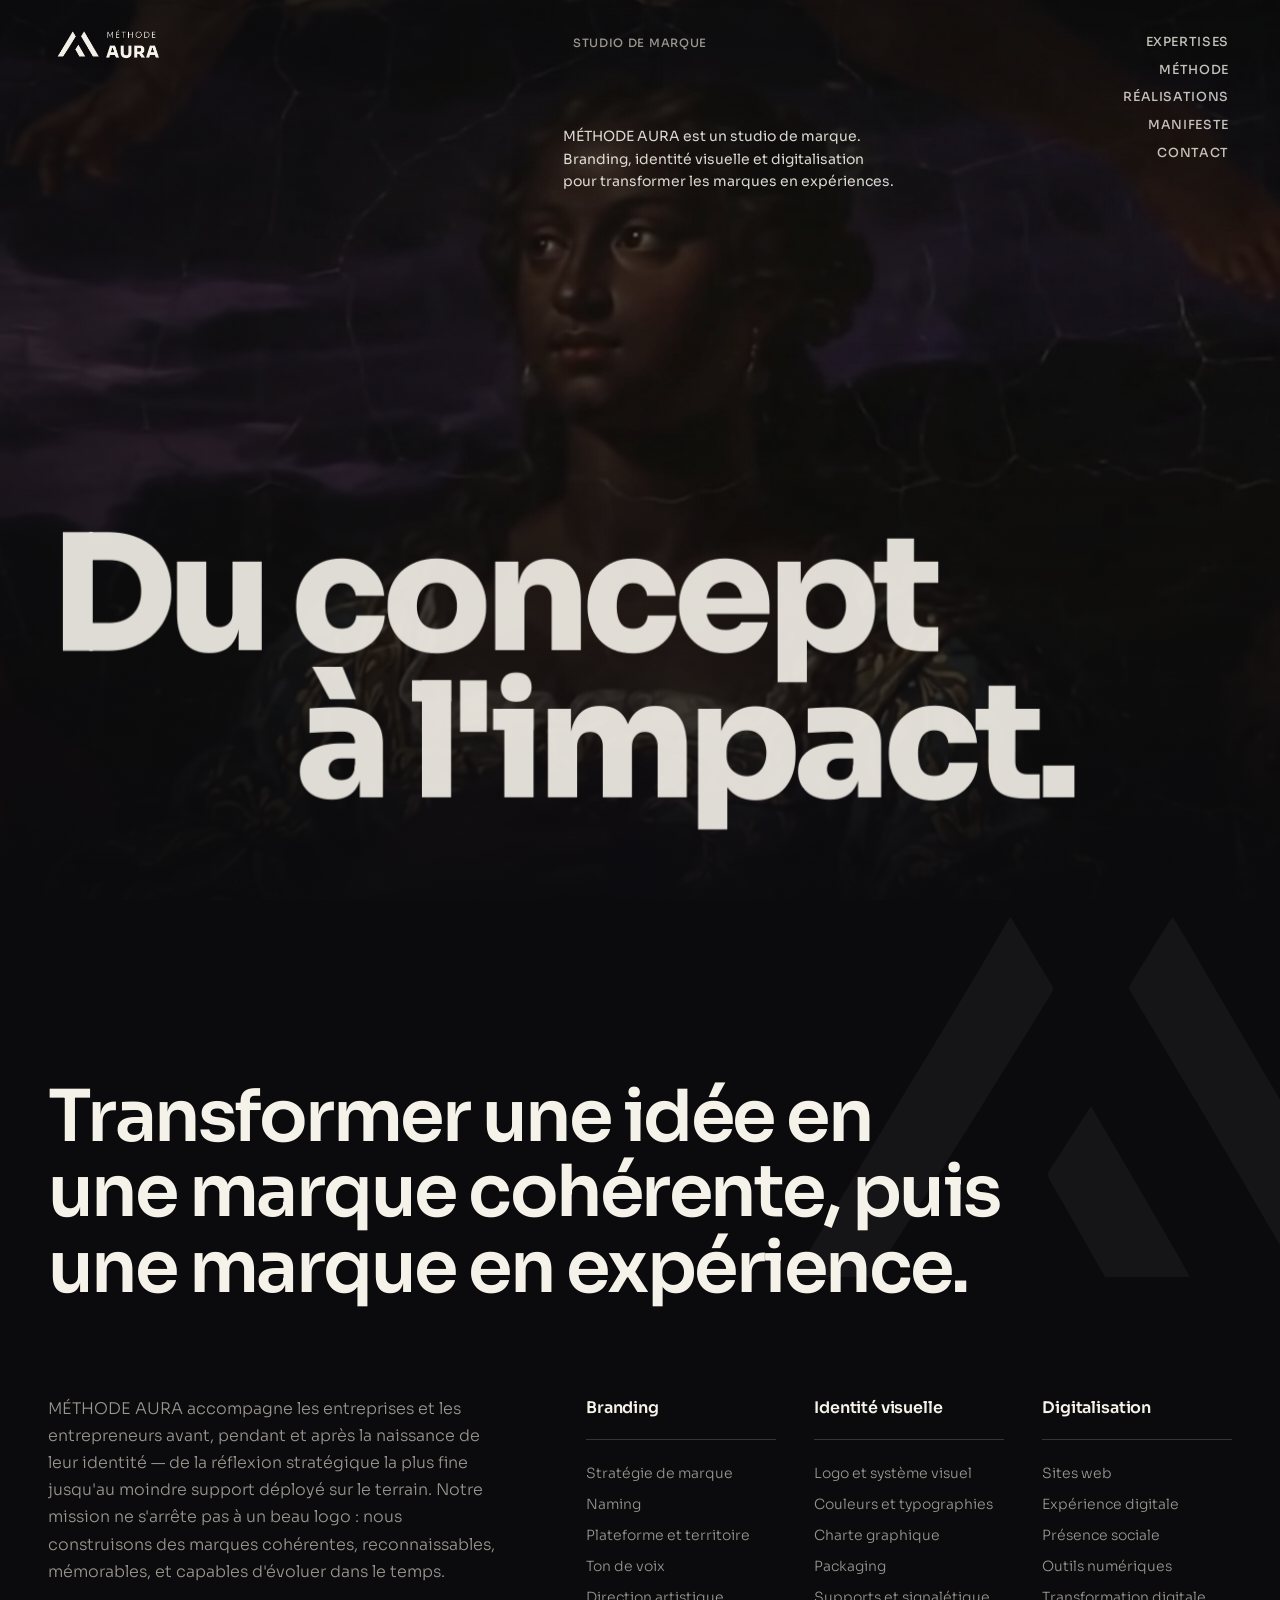
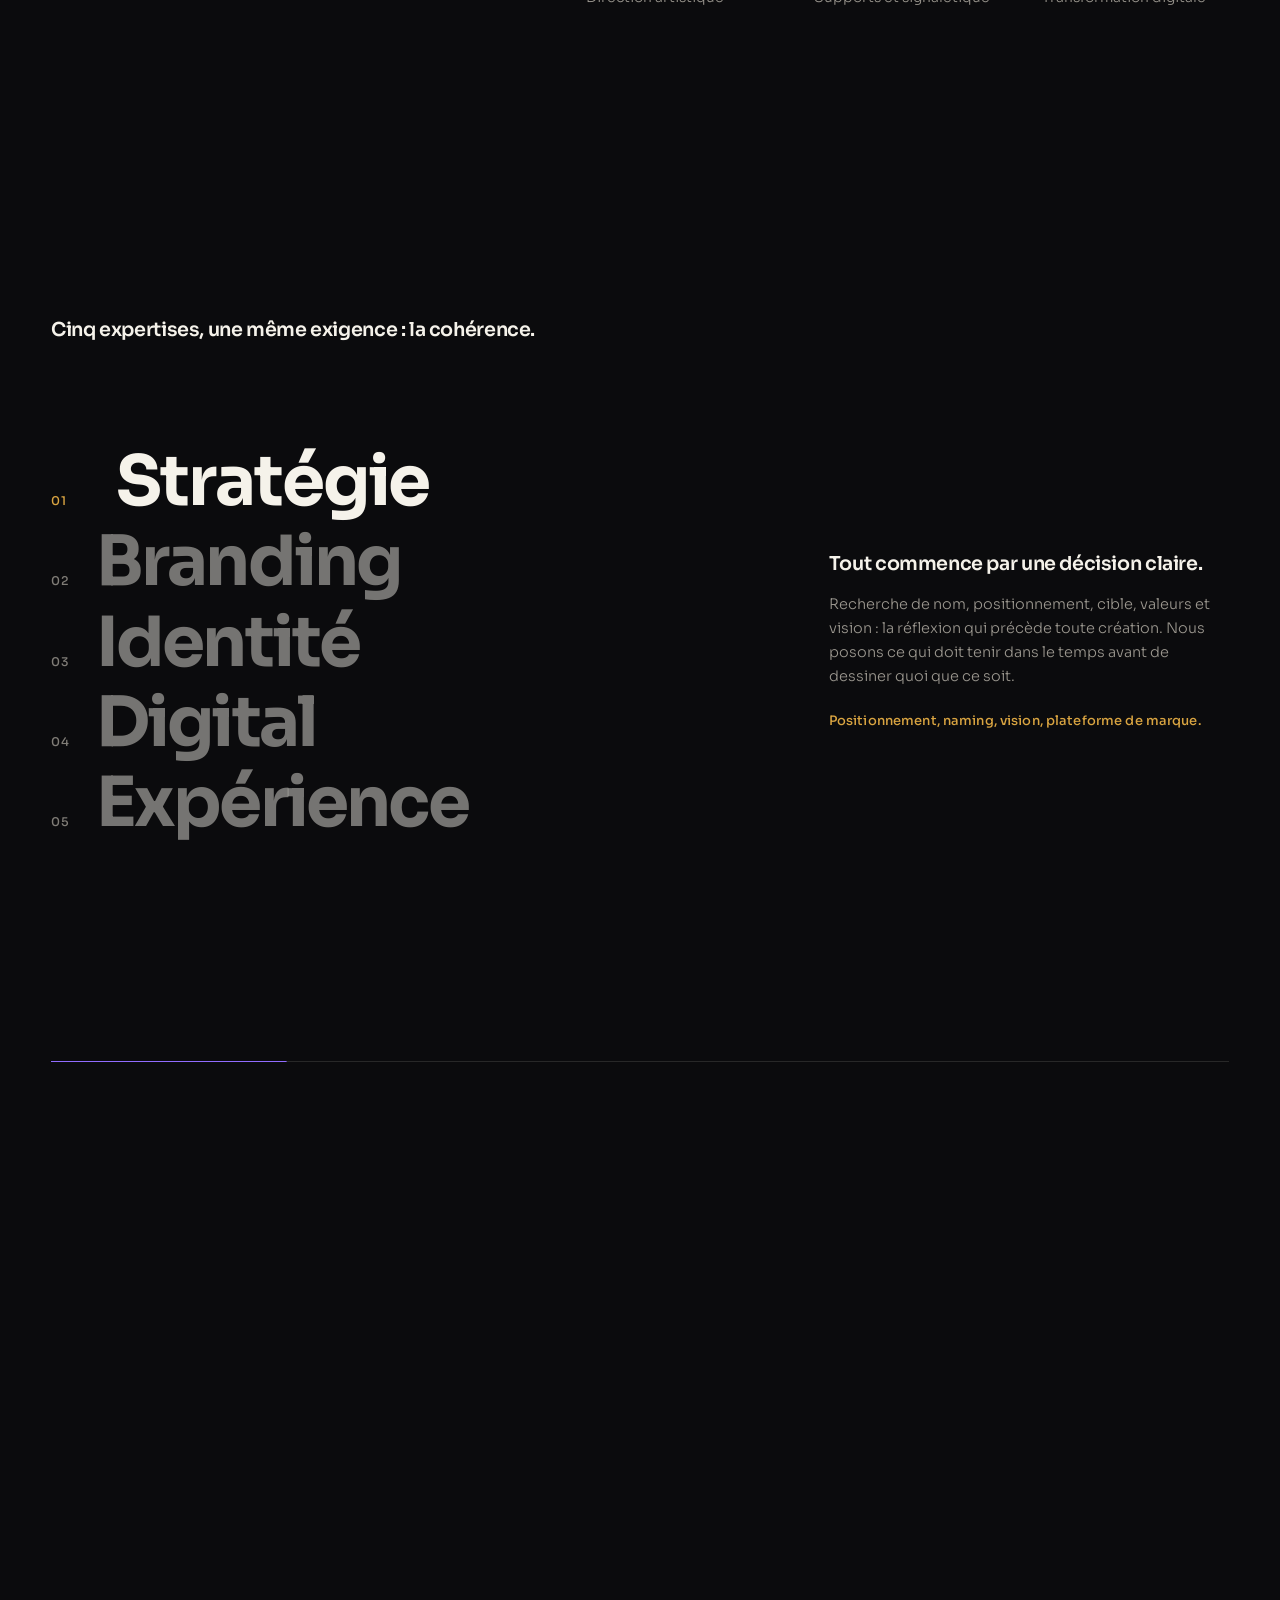
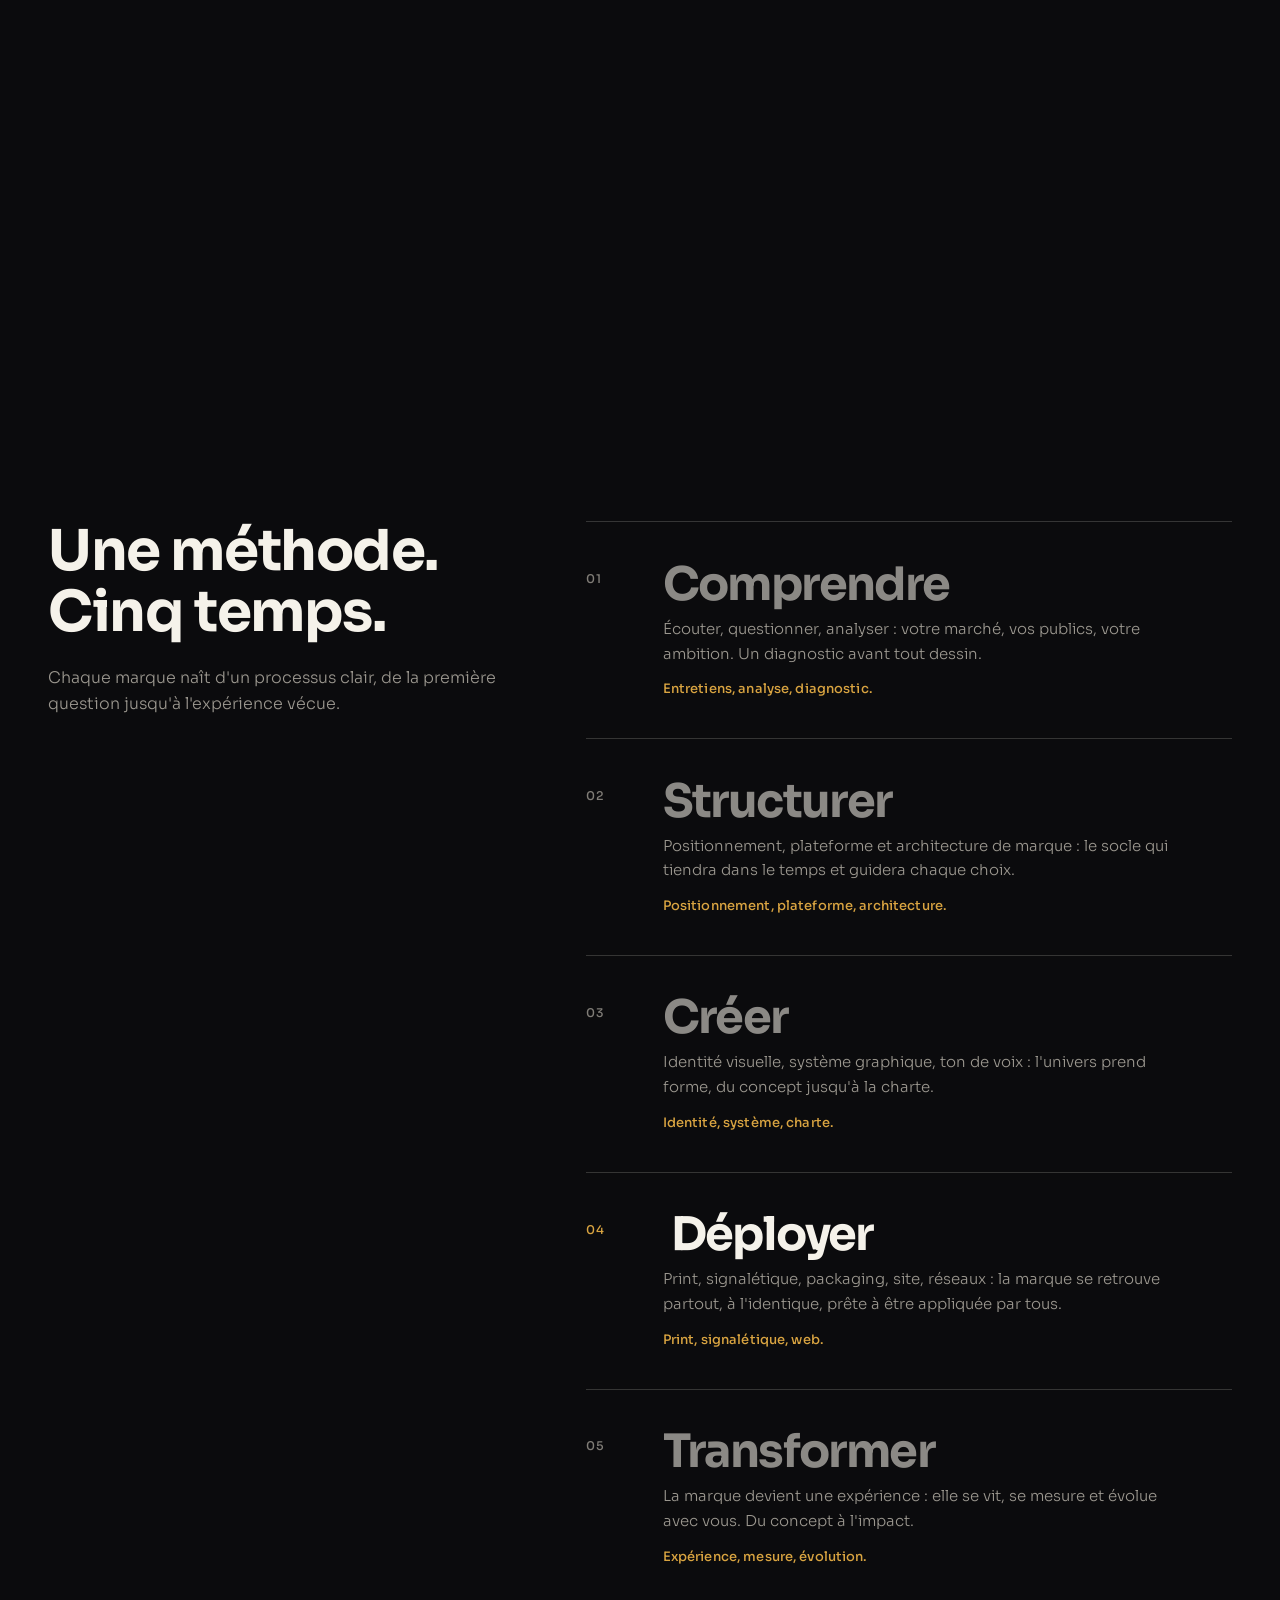
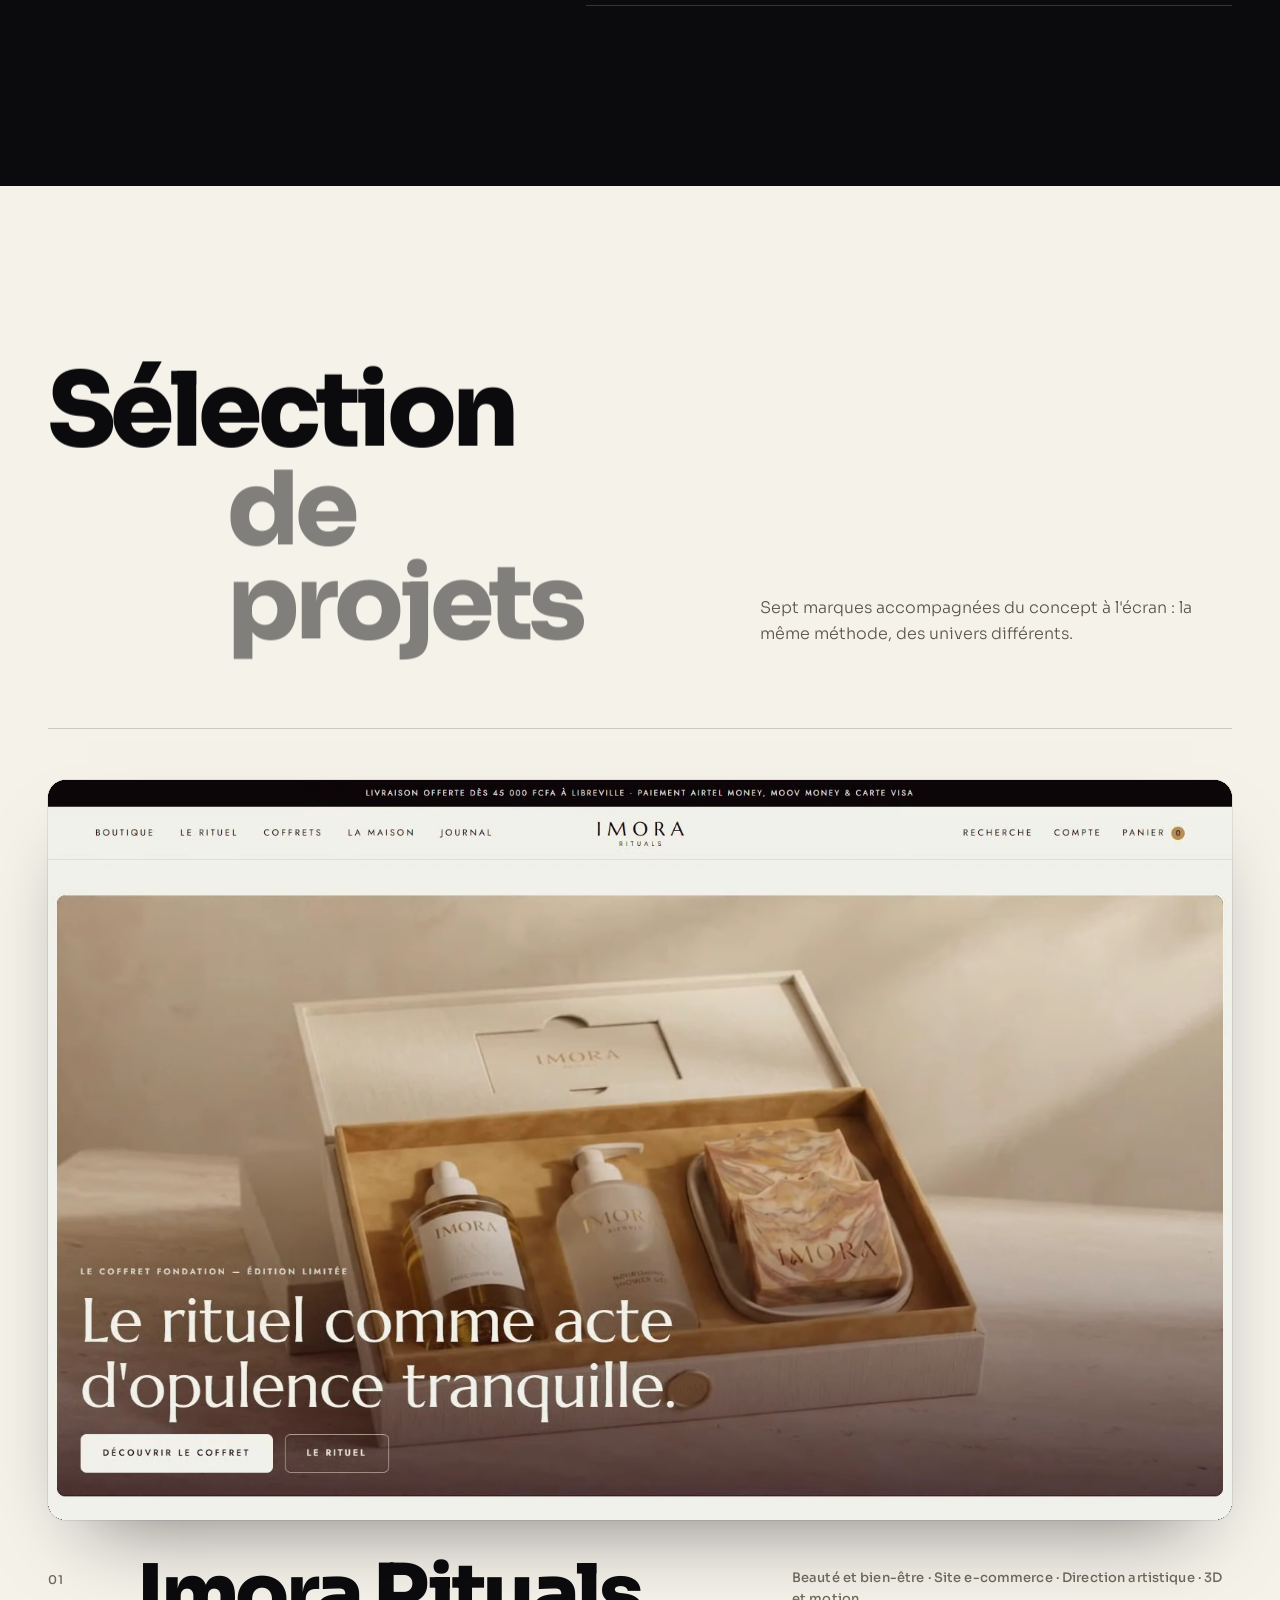
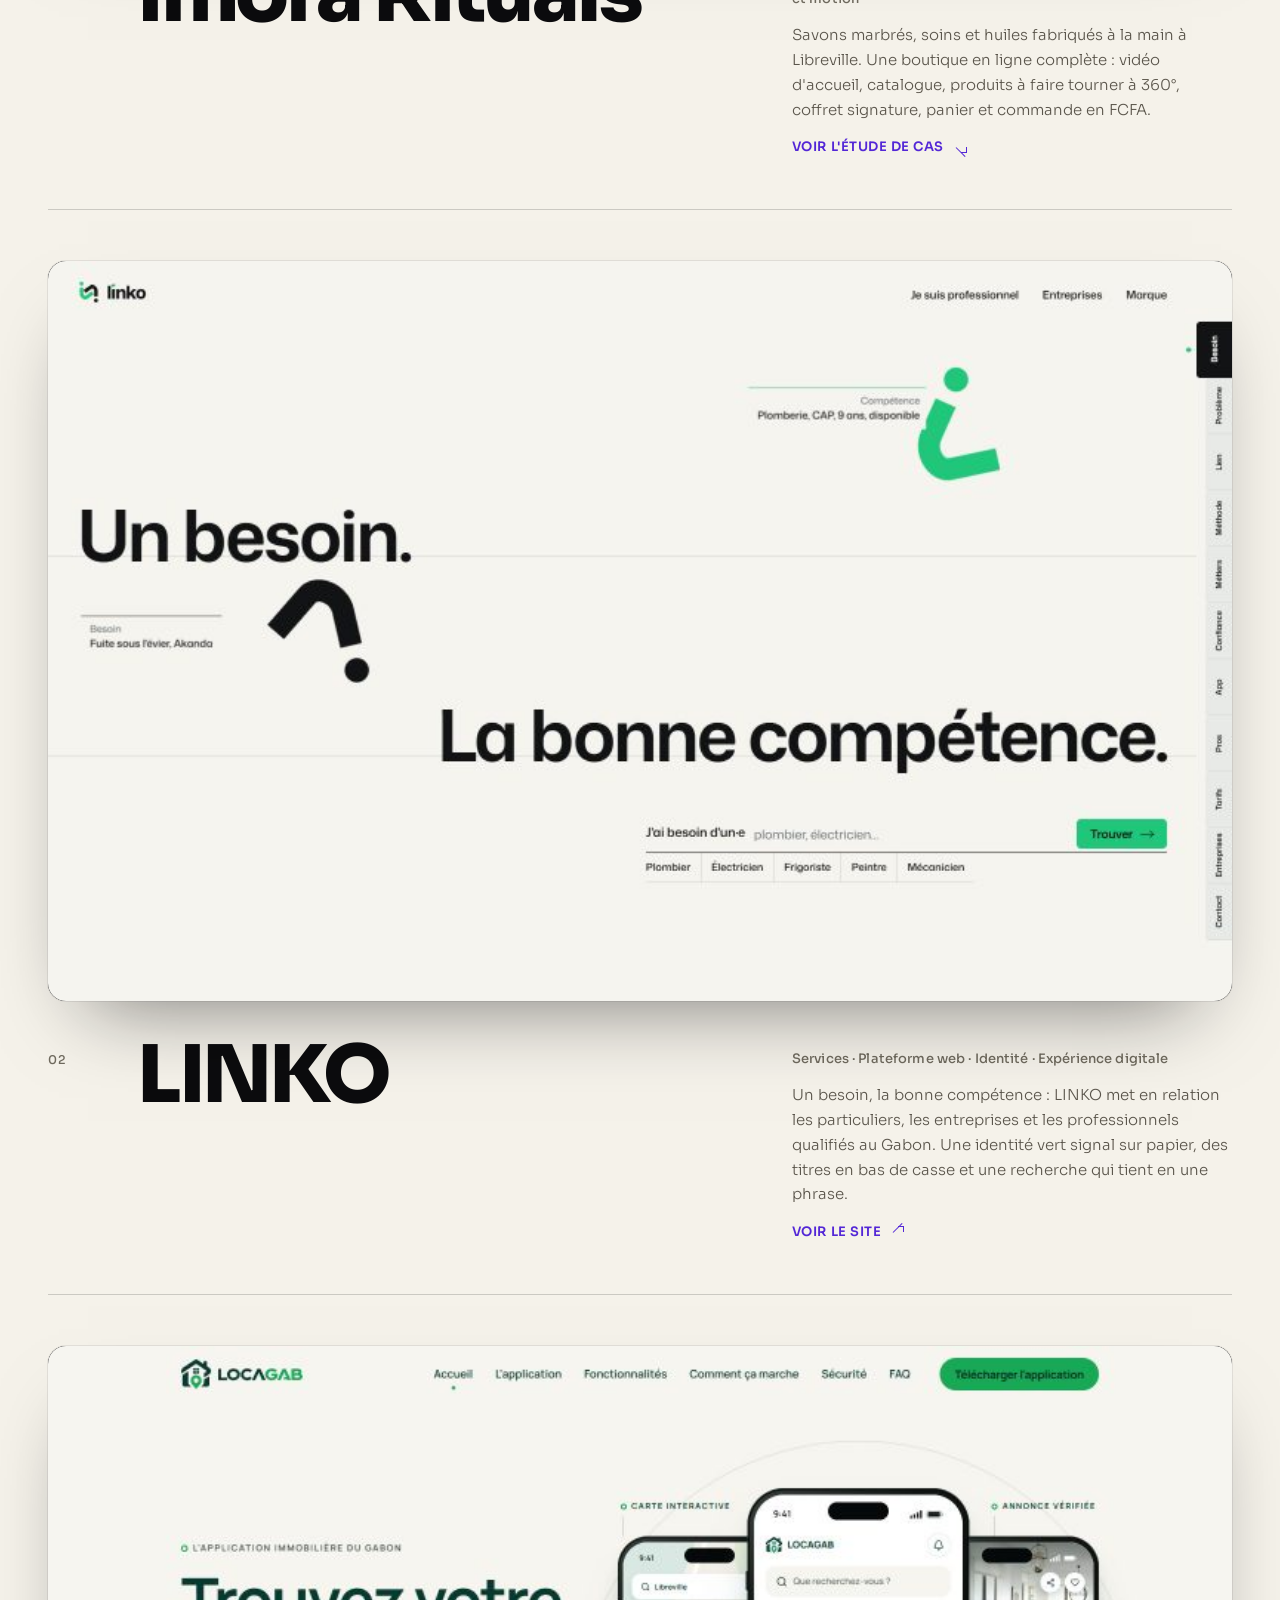
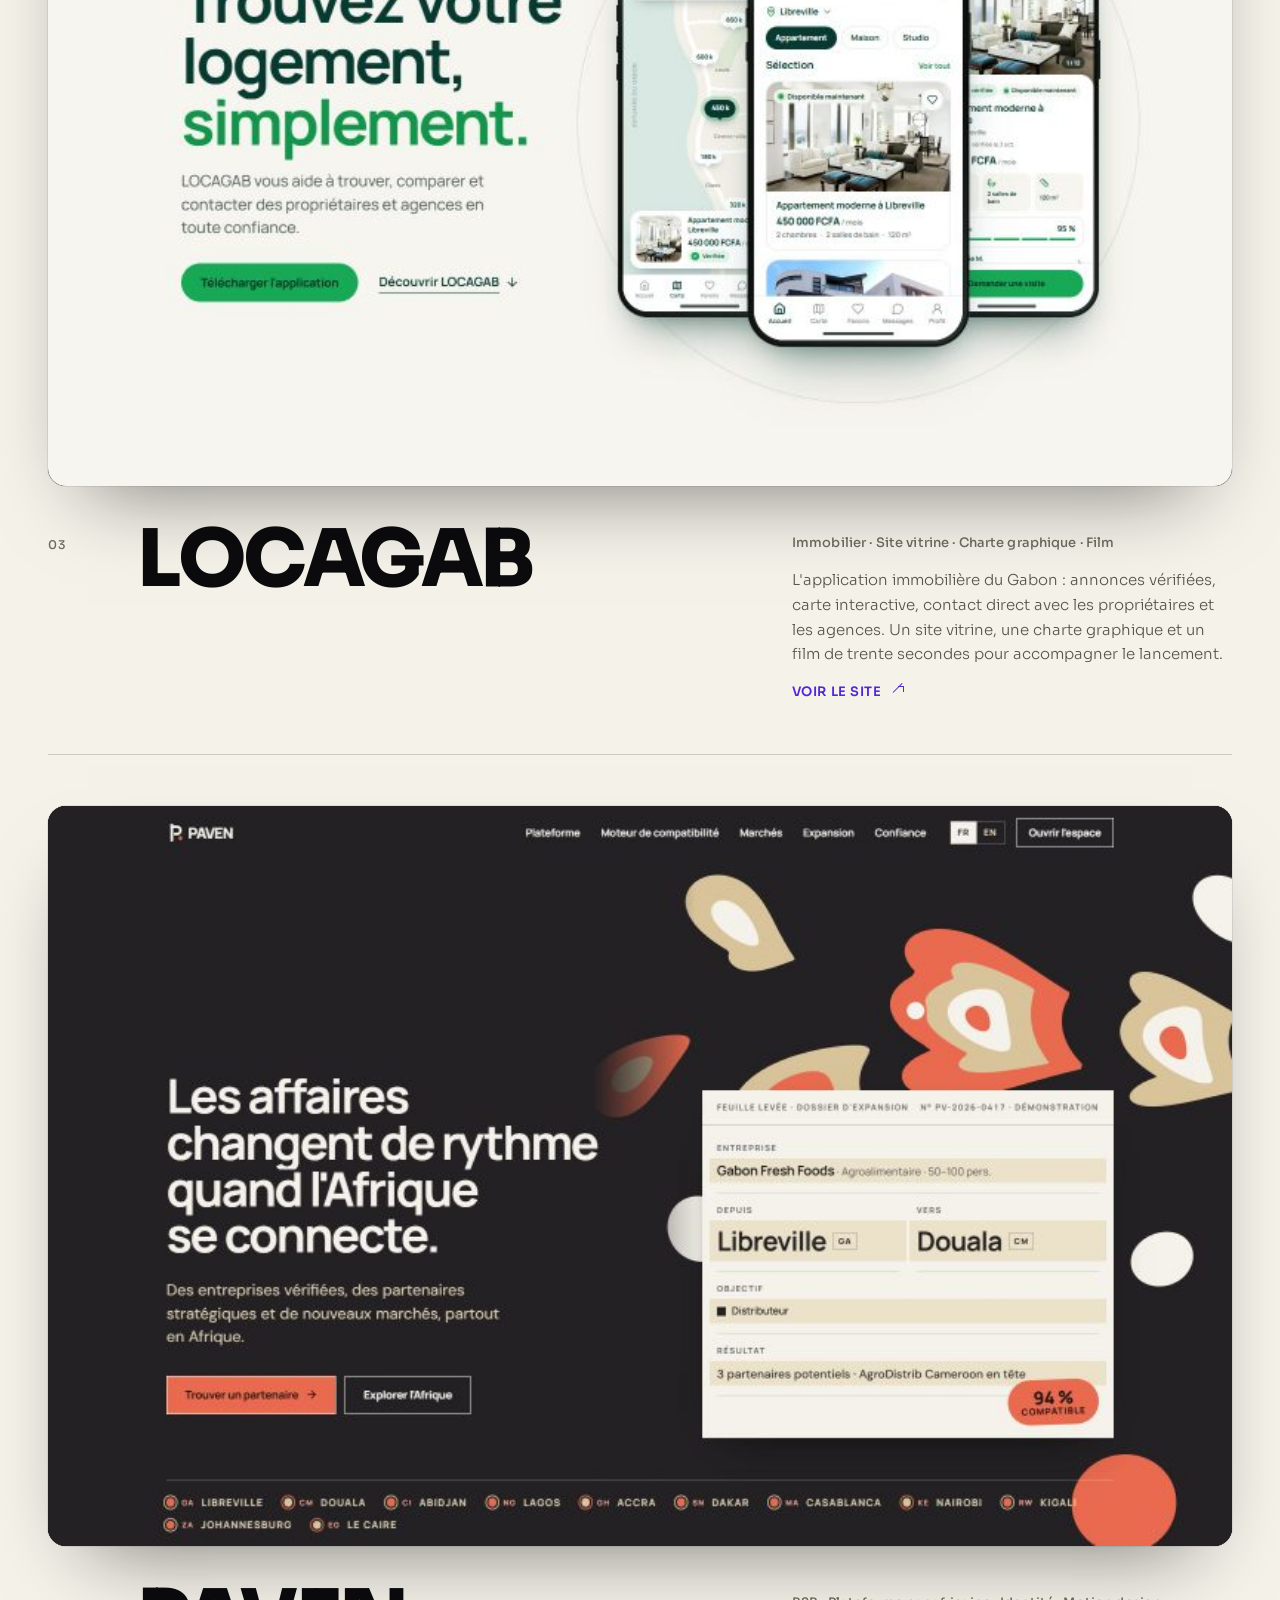
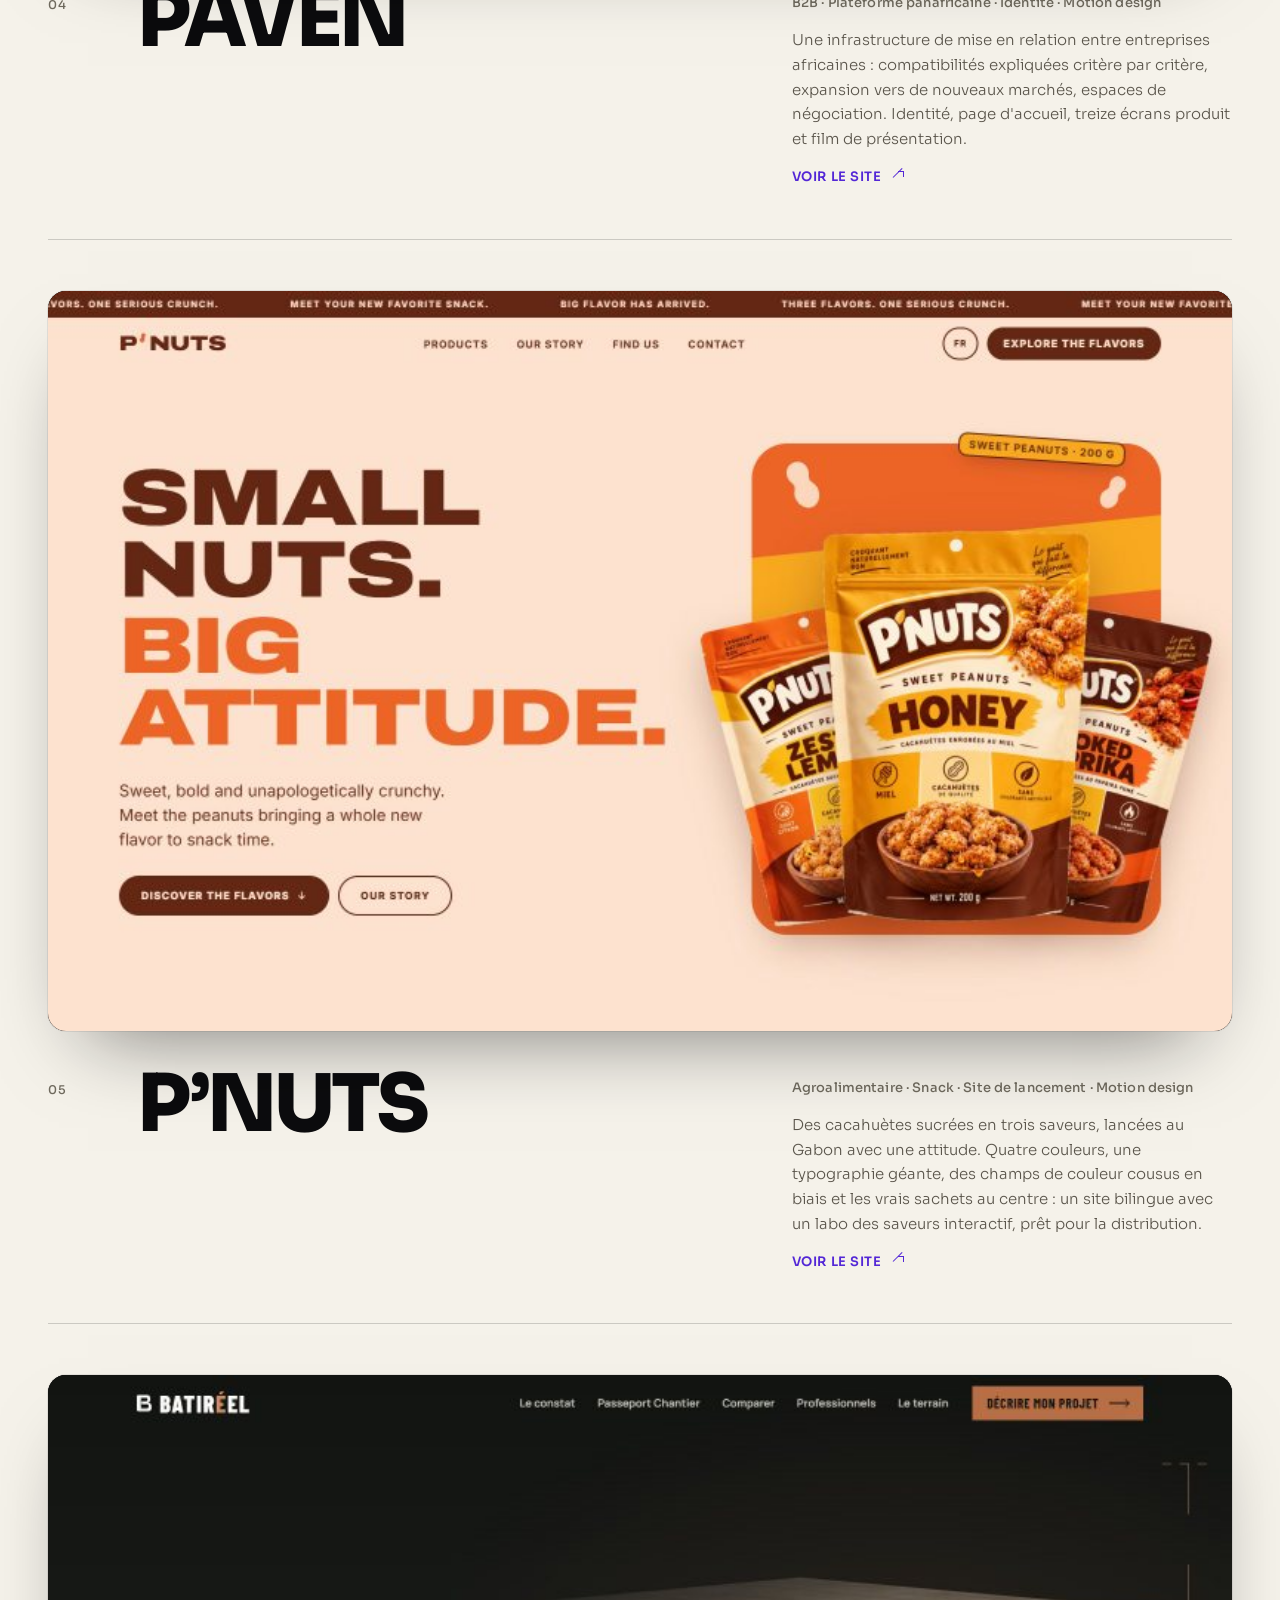
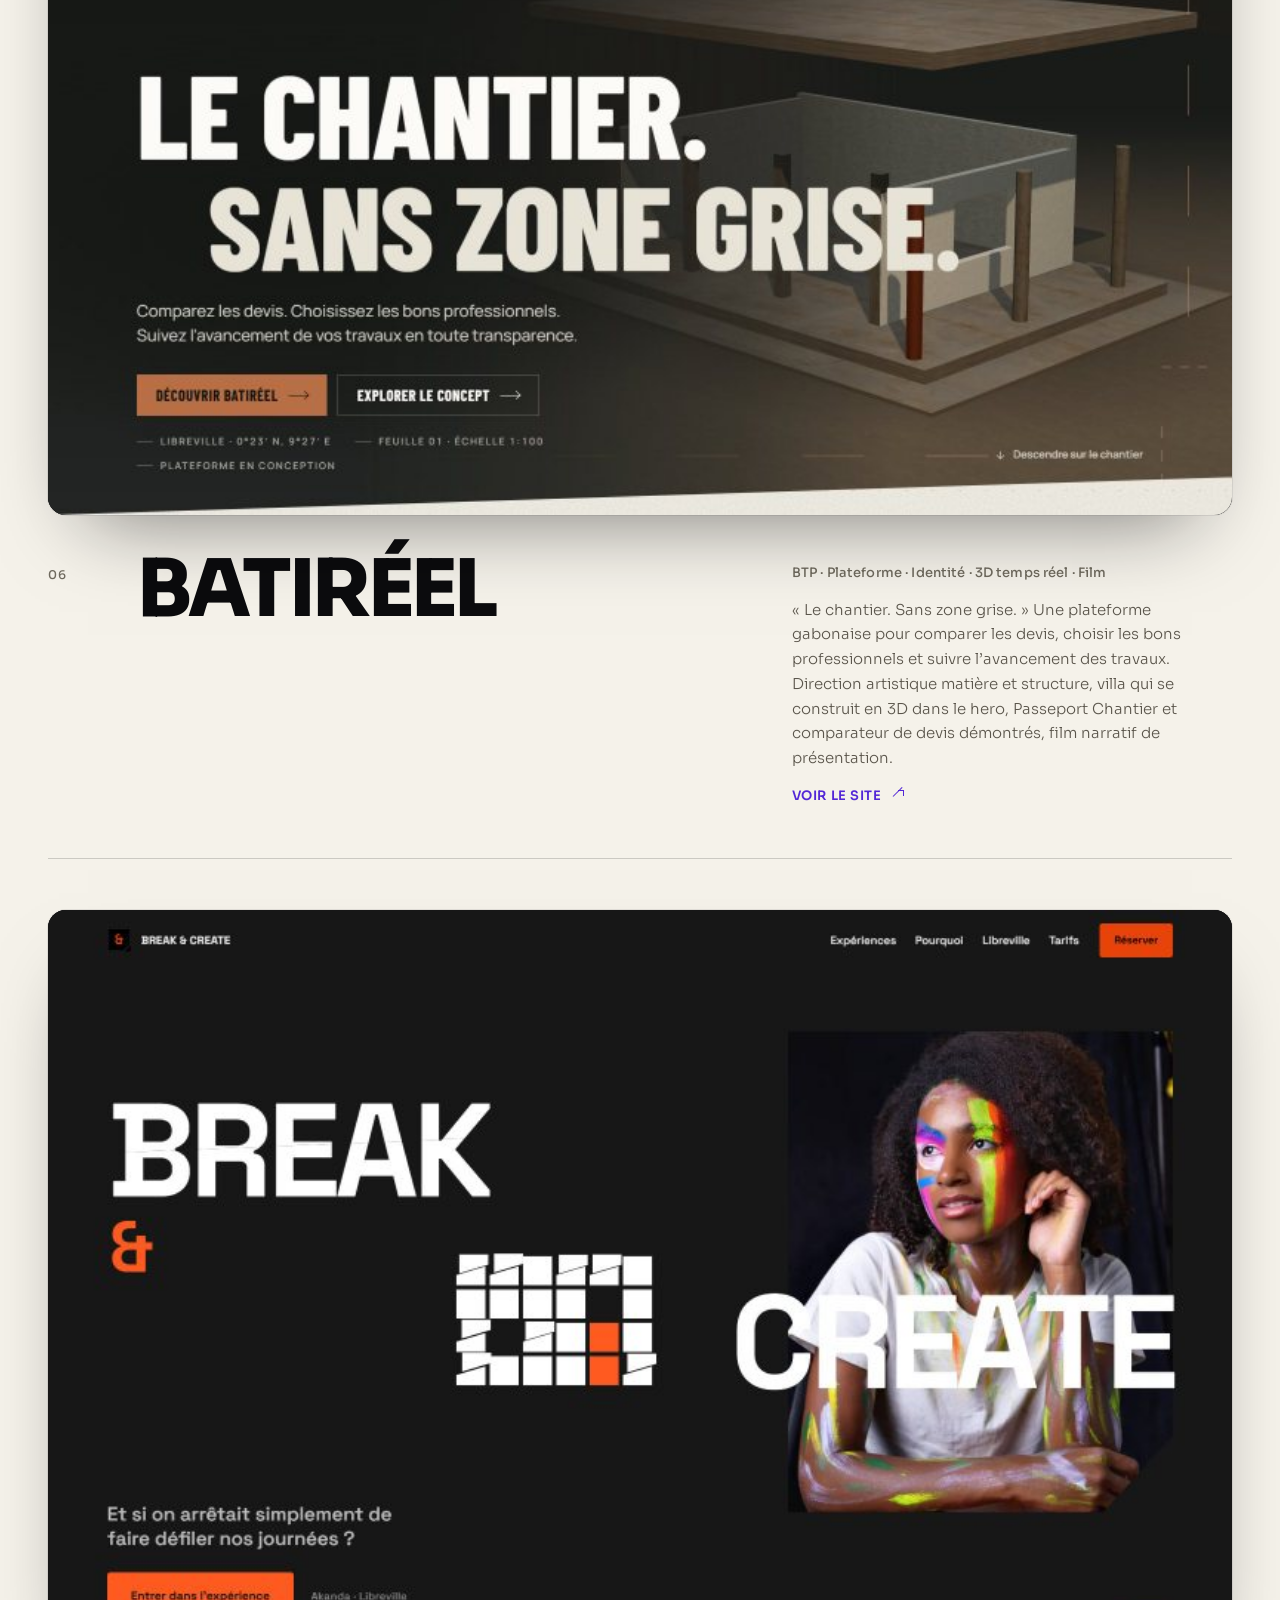
==== commit d1a80db8: "Réalisations : BREAK & CREATE, septième marque (capture d'accueil, fiche et lien)" ====
--- a/index.html
+++ b/index.html
@@ -266,7 +266,7 @@
           <span class="wt-line" data-anim="lines"><span class="line"><i>Sélection</i></span></span>
           <span class="wt-line wt-2" data-anim="lines" data-anim-delay="0.12"><span class="line"><i>de projets</i></span></span>
         </h2>
-        <p class="works-lead" data-anim="up">Six marques accompagnées du concept à l'écran : la même méthode, des univers différents.</p>
+        <p class="works-lead" data-anim="up">Sept marques accompagnées du concept à l'écran : la même méthode, des univers différents.</p>
       </div>
 
       <!-- Projet livré : Imora Rituals -->
@@ -369,6 +369,23 @@
             <span class="work-side">
               <span class="work-meta">BTP · Plateforme · Identité · 3D temps réel · Film</span>
               <span class="work-desc">« Le chantier. Sans zone grise. » Une plateforme gabonaise pour comparer les devis, choisir les bons professionnels et suivre l’avancement des travaux. Direction artistique matière et structure, villa qui se construit en 3D dans le hero, Passeport Chantier et comparateur de devis démontrés, film narratif de présentation.</span>
+              <span class="work-cta">Voir le site <span class="arrow-ne" aria-hidden="true"></span></span>
+            </span>
+          </span>
+        </a>
+      </article>
+
+      <article class="work work--site" data-anim="mask">
+        <a href="https://break-and-create.onrender.com/" class="work-link" target="_blank" rel="noopener">
+          <span class="work-media">
+            <img src="assets/univers/break-and-create/desktop-accueil.jpg" srcset="assets/univers/break-and-create/desktop-accueil-800.jpg 800w, assets/univers/break-and-create/desktop-accueil.jpg 1600w" sizes="(min-width: 1280px) 1184px, calc(100vw - 40px)" alt="Page d'accueil du site BREAK &amp; CREATE" width="1600" height="1000" loading="lazy" decoding="async">
+          </span>
+          <span class="work-row">
+            <span class="work-index">07</span>
+            <span class="work-title"><i>BREAK &amp; CREATE</i></span>
+            <span class="work-side">
+              <span class="work-meta">Lieu d’expériences · Identité · Charte graphique · Site expérientiel</span>
+              <span class="work-desc">Paint Room et Release Room à Akanda : on peint, on casse, on respire. Deux couleurs seulement, un mot-symbole fracturé par une coupe diagonale, un système de fragments qui se recomposent. Charte graphique de quarante planches, logos et site d’une page qui raconte l’expérience de Break à Create.</span>
               <span class="work-cta">Voir le site <span class="arrow-ne" aria-hidden="true"></span></span>
             </span>
           </span>
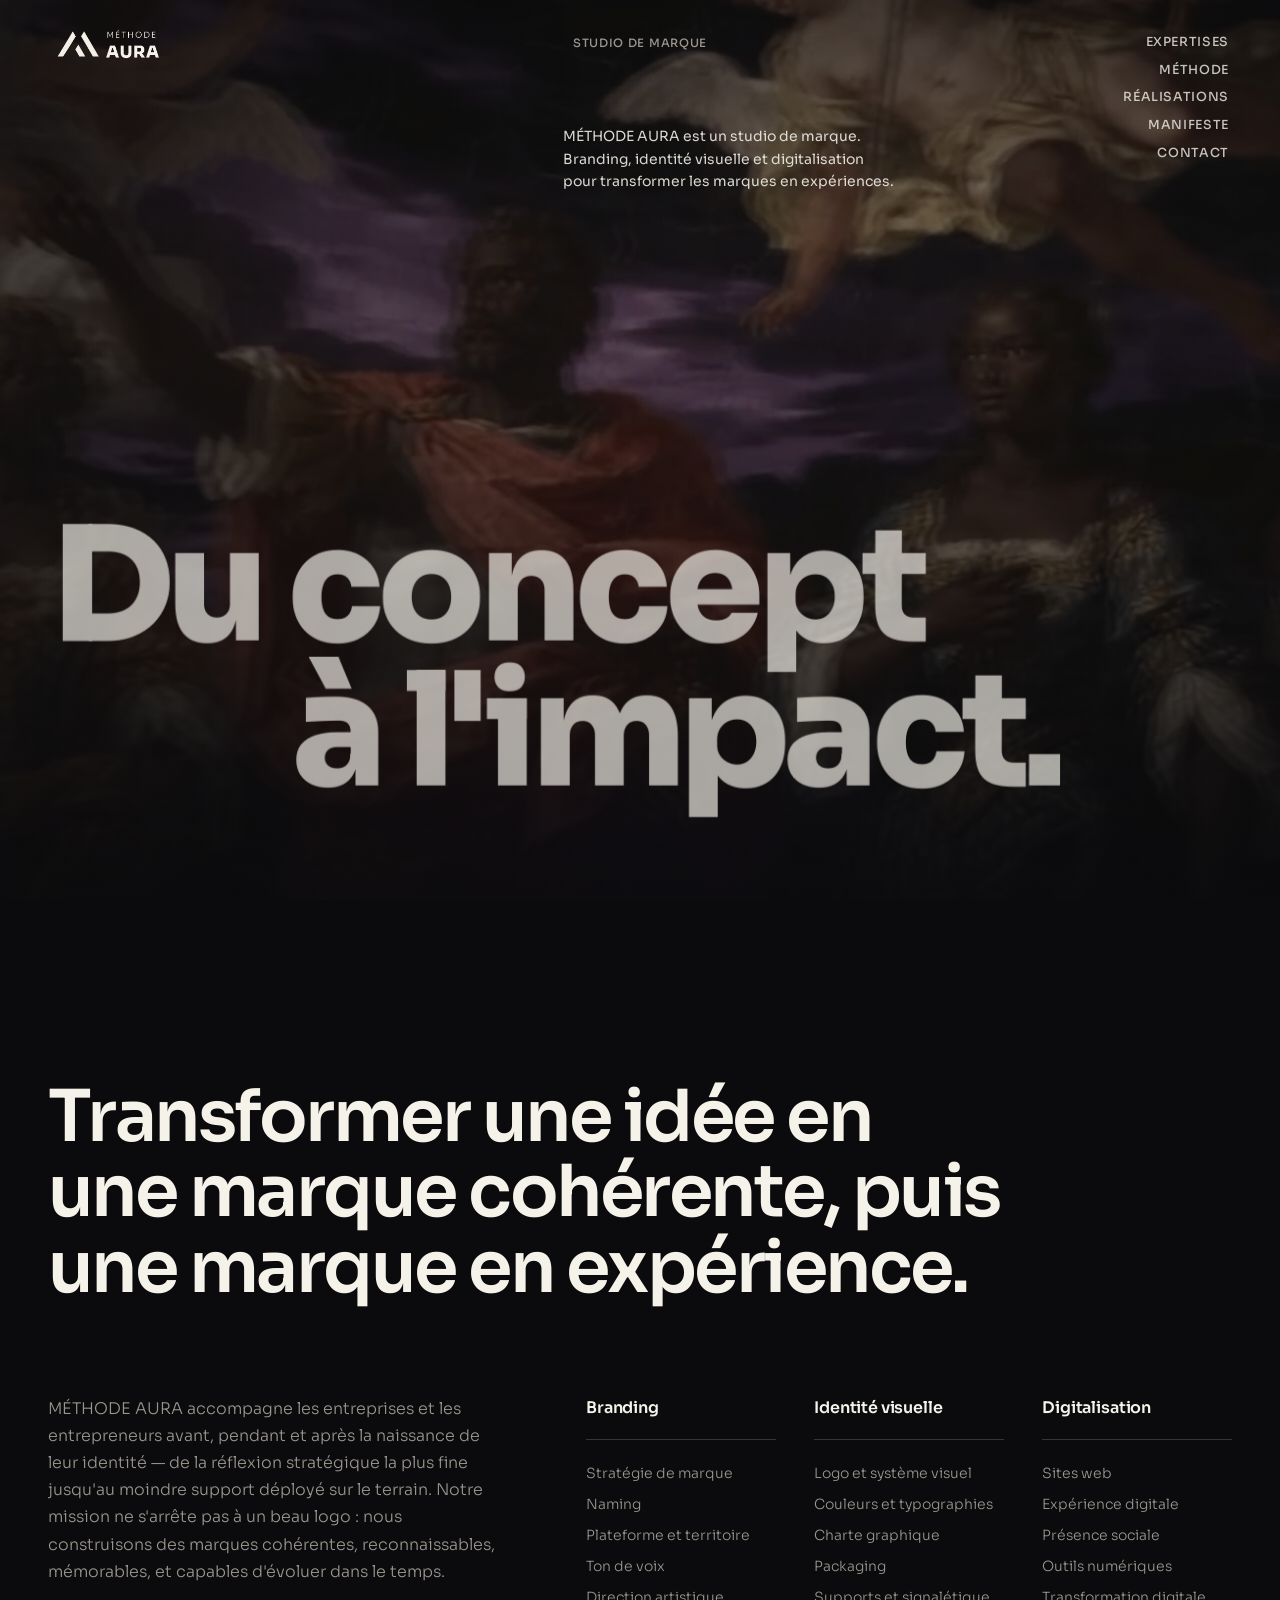
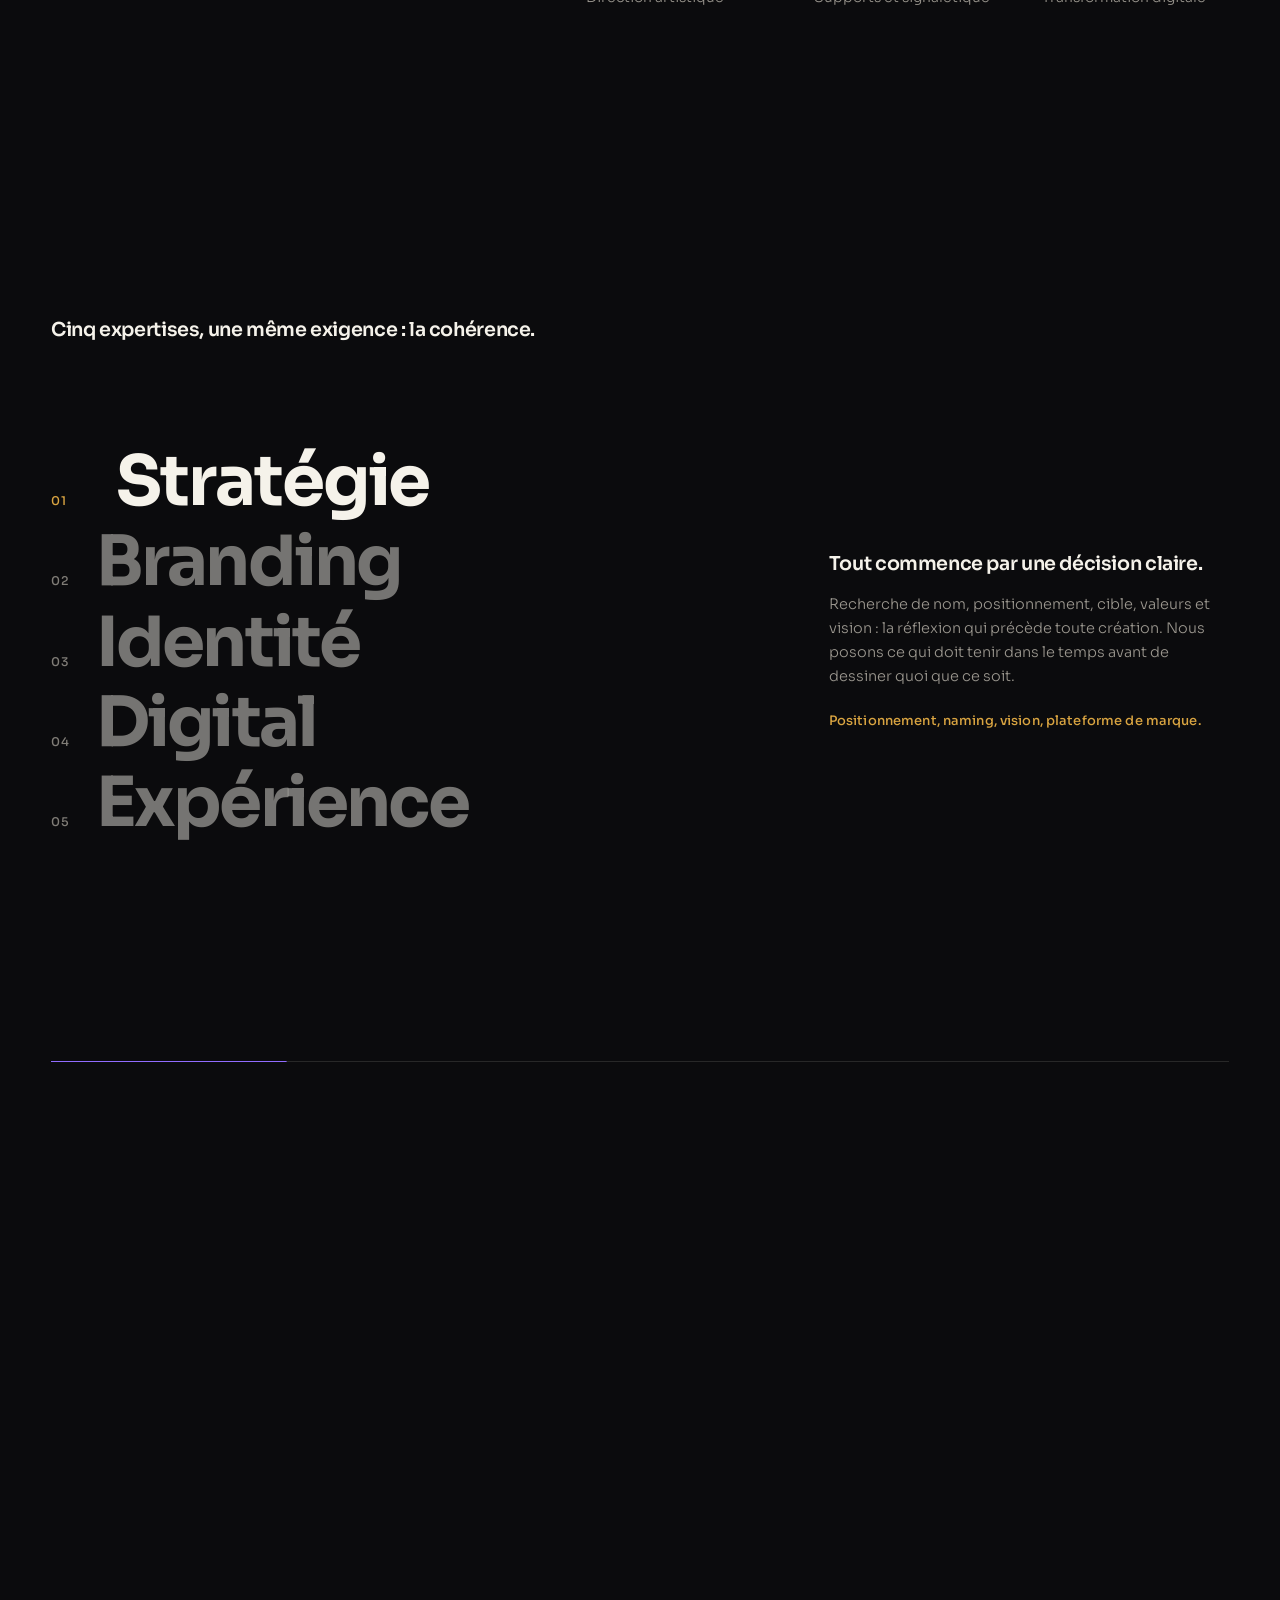
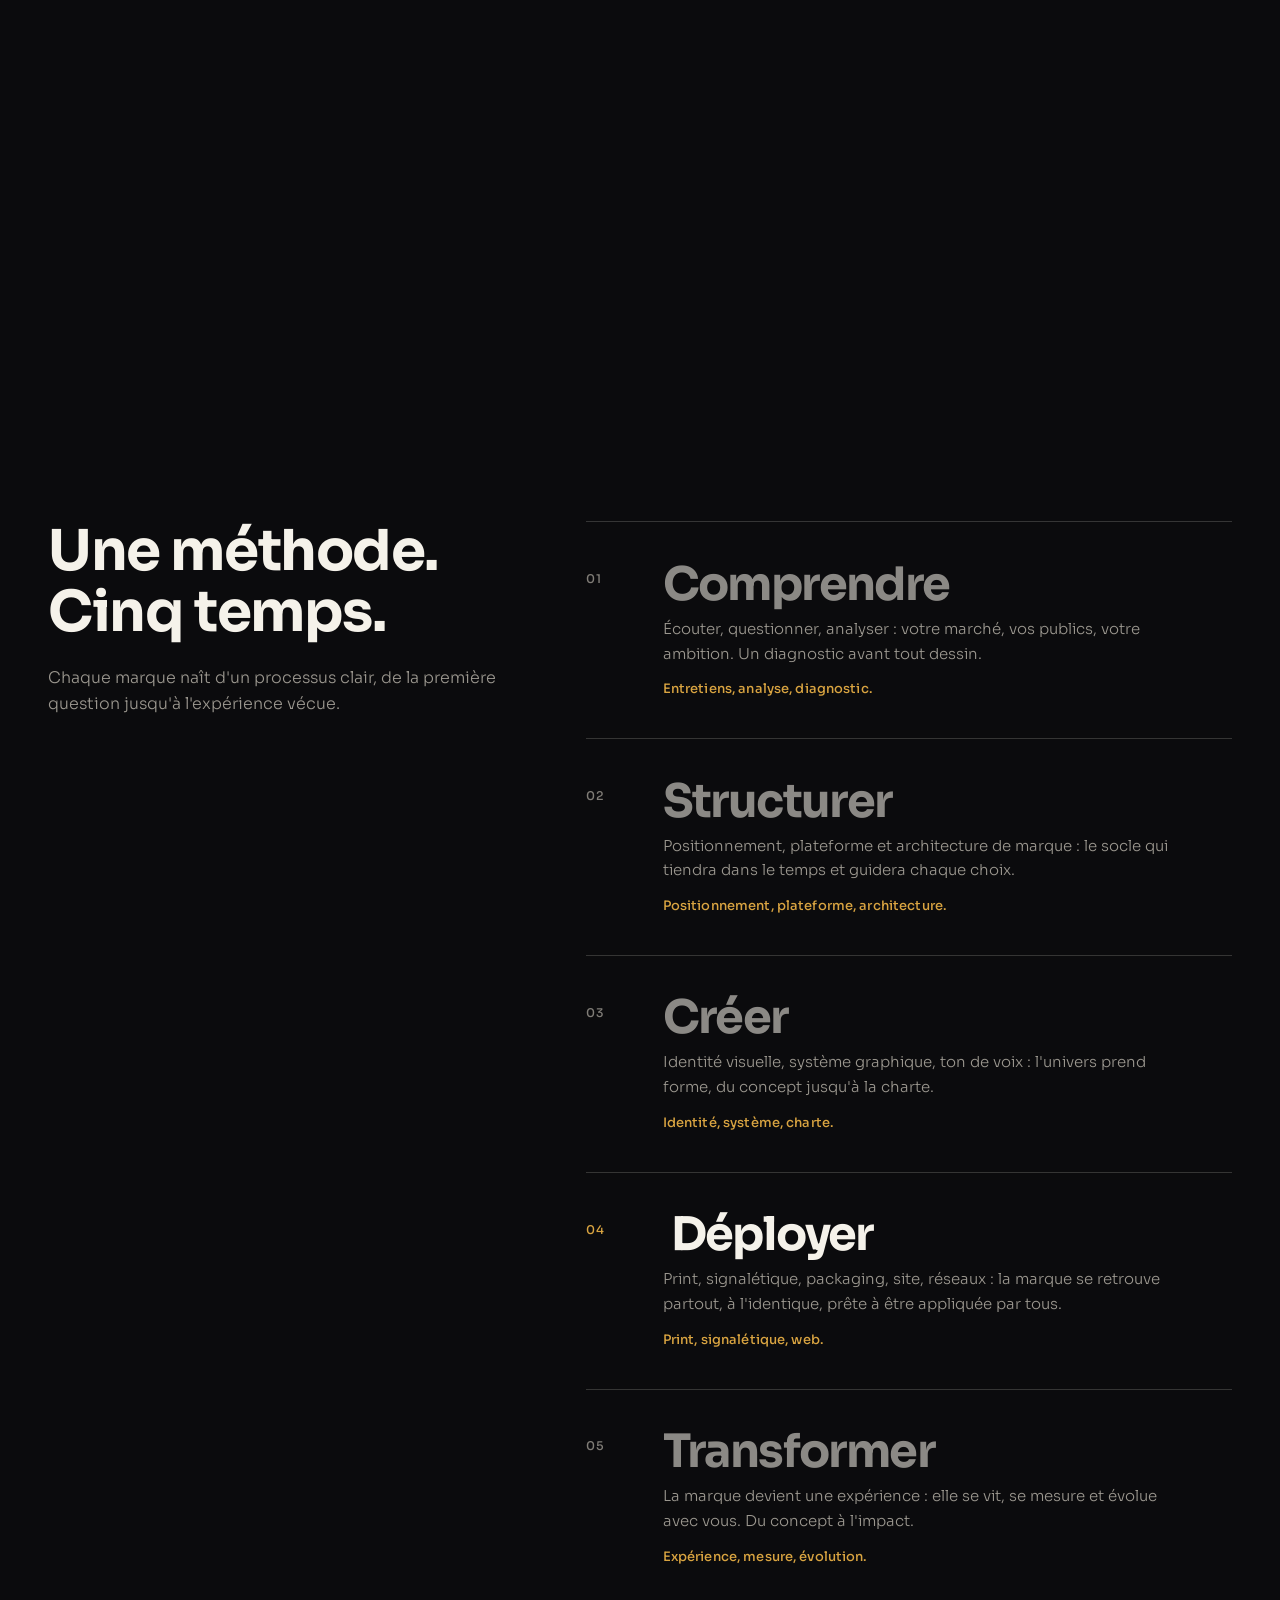
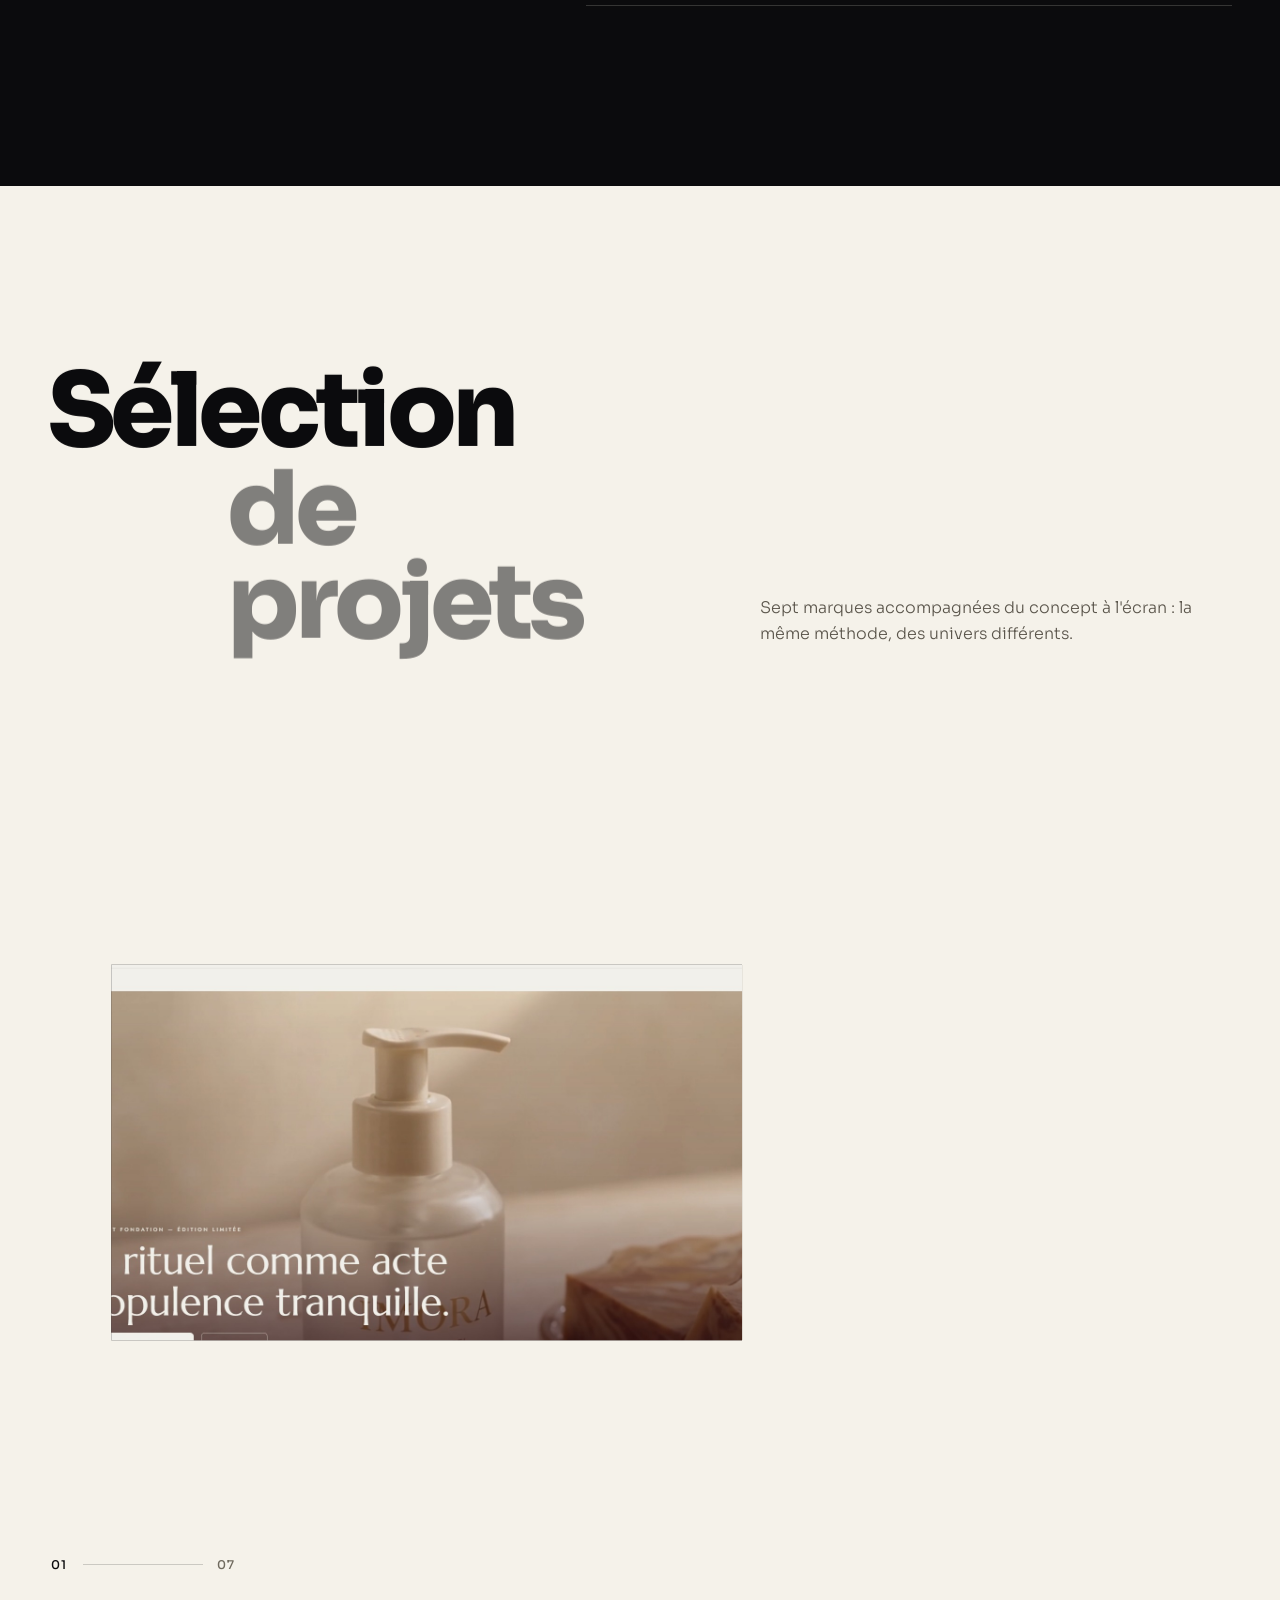
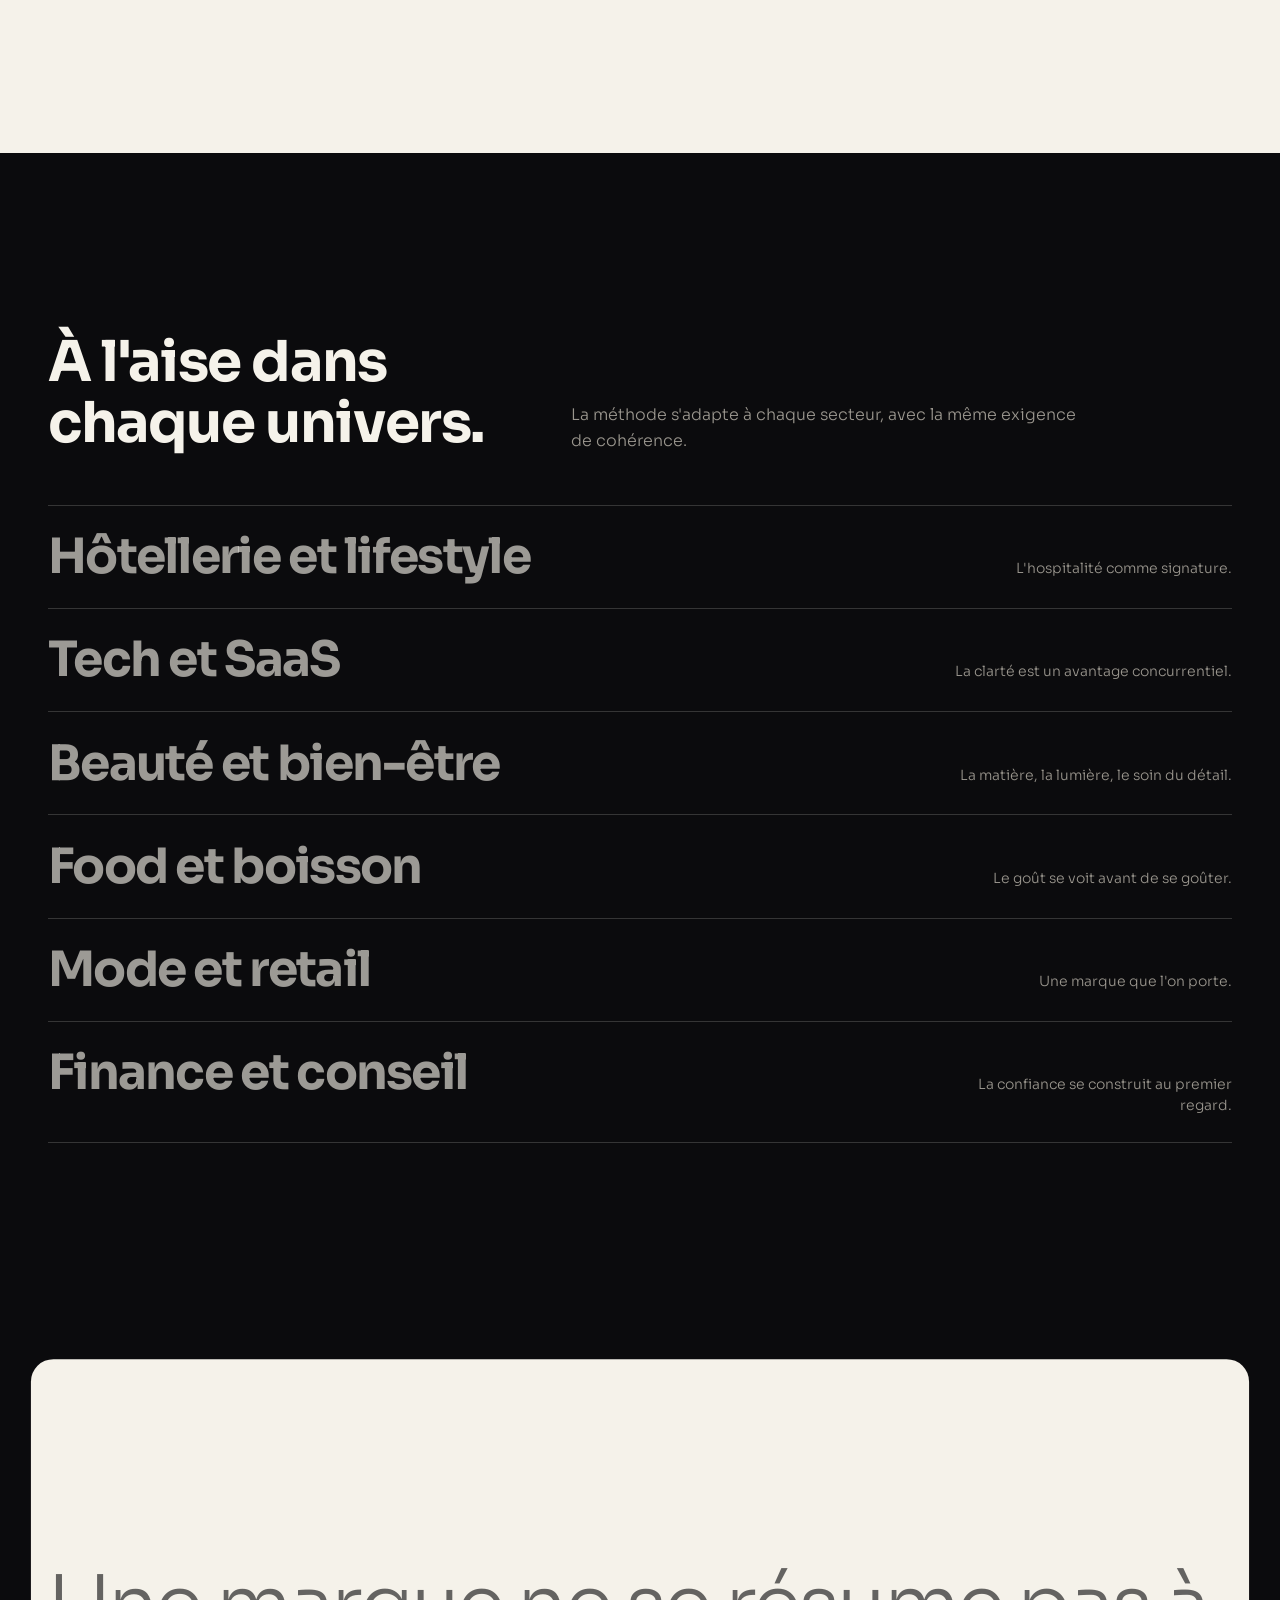
==== commit ab751f6e: "Ouverture cinématographique, projecteur des réalisations, chargement allégé - Ouverture : le symbole" ====
--- a/index.html
+++ b/index.html
@@ -29,6 +29,22 @@
 <link rel="stylesheet" href="css/sections.css">
 <link rel="stylesheet" href="css/print.css" media="print">
 <script src="js/head.js"></script>
+<script defer src="js/vendor/gsap.min.js"></script>
+<script defer src="js/vendor/ScrollTrigger.min.js"></script>
+<script defer src="js/vendor/lenis.min.js"></script>
+<script defer src="js/core.js"></script>
+<script defer src="js/app.js"></script>
+<script defer src="js/loader.js"></script>
+<script defer src="js/liquid.js"></script>
+<script defer src="js/marble.js"></script>
+<script defer src="js/nav.js"></script>
+<script defer src="js/hero.js"></script>
+<script defer src="js/services.js"></script>
+<script defer src="js/methode.js"></script>
+<script defer src="js/works.js"></script>
+<script defer src="js/manifesto.js"></script>
+<script defer src="js/contact.js"></script>
+<script defer src="js/boot.js"></script>
 </head>
 <body>
 
@@ -47,15 +63,34 @@
 
 <a href="#main" class="skip-link">Aller au contenu</a>
 
-<!-- ================= PRÉCHARGEUR ================= -->
-<!-- Quatre lignes en quinconce, puis tout glisse vers le hero. -->
+<!-- ================= OUVERTURE ================= -->
+<!-- Le symbole se trace en lumière et se remplit, le mot-symbole monte dessous (animation CSS,
+     démarrée dès l'arrivée des styles). Les scripts prennent la main pour la sortie : la caméra
+     traverse le logo pendant que le noir se dissout sur le hero. -->
 <div class="loader" id="loader" aria-hidden="true">
-  <div class="loader-words">
-    <span class="lw lw-1"><i>MÉTHODE</i></span>
-    <span class="lw lw-2"><i>AURA</i></span>
-    <span class="lw lw-3"><i>du concept</i></span>
-    <span class="lw lw-4"><i>à l'impact</i></span>
-    <p class="loader-note"><i>Studio de marque —<br>branding, identité visuelle<br>et digitalisation.</i></p>
+  <div class="ident-glow"></div>
+  <div class="ident">
+    <div class="ident-in">
+      <svg class="ident-mark" viewBox="0 0 803.685077 491.531334" aria-hidden="true" focusable="false">
+        <defs>
+          <linearGradient id="identLight" gradientUnits="userSpaceOnUse" x1="0" y1="0" x2="8200" y2="0">
+            <stop offset="0" stop-color="#F5F2EA"/>
+            <stop offset="0.42" stop-color="#F5F2EA"/>
+            <stop offset="0.5" stop-color="#FFFFFF"/>
+            <stop offset="0.58" stop-color="#F5F2EA"/>
+            <stop offset="1" stop-color="#F5F2EA"/>
+            <animateTransform attributeName="gradientTransform" type="translate" from="-8200 0" to="8200 0" begin="1.35s" dur="1.1s" fill="freeze"/>
+          </linearGradient>
+        </defs>
+        <g transform="translate(-11.314923,502.531334) scale(0.1,-0.1)" fill="url(#identLight)" stroke="#F5F2EA">
+          <path class="ip ip-1" pathLength="1" vector-effect="non-scaling-stroke" d="M2964 4857 c-56 -95 -147 -251 -204 -347 -56 -96 -134 -229 -173 -295 -39 -66 -104 -176 -145 -245 -345 -572 -428 -709 -487 -805 -70 -113 -372 -612 -800 -1320 -132 -220 -346 -573 -474 -785 -180 -297 -536 -888 -568 -942 -2 -5 238 -8 534 -7 l538 0 67 102 c293 449 599 924 935 1452 128 201 678 1085 868 1395 76 124 190 308 253 410 64 102 127 205 142 230 15 25 68 112 119 193 80 131 89 151 79 170 -6 12 -56 96 -111 187 -55 91 -121 201 -147 245 -26 44 -91 152 -145 240 -54 88 -115 188 -136 223 -20 35 -39 65 -41 67 -2 2 -49 -73 -104 -168z"/>
+          <path class="ip ip-2" pathLength="1" vector-effect="non-scaling-stroke" d="M5206 4913 c-38 -60 -86 -135 -106 -168 -20 -33 -89 -143 -152 -245 -63 -102 -149 -241 -191 -310 -45 -72 -75 -131 -72 -139 3 -8 95 -164 204 -346 180 -301 334 -560 721 -1210 75 -126 170 -286 210 -355 40 -69 116 -199 170 -290 53 -91 134 -230 180 -310 46 -80 111 -192 145 -250 34 -58 80 -136 102 -175 118 -208 475 -814 531 -902 l64 -103 569 0 c313 0 569 4 569 8 0 10 -107 198 -225 397 -46 77 -154 262 -241 410 -86 149 -193 331 -237 405 -141 240 -211 359 -412 705 -109 187 -219 376 -245 420 -244 418 -508 869 -675 1155 -111 190 -245 419 -297 510 -325 564 -525 900 -537 900 -4 0 -38 -48 -75 -107z"/>
+          <path class="ip ip-3" pathLength="1" vector-effect="non-scaling-stroke" d="M4099 2337 c-36 -56 -100 -154 -141 -217 -41 -63 -121 -187 -178 -275 -56 -88 -123 -190 -147 -228 -74 -115 -76 -94 22 -268 48 -85 109 -190 135 -234 26 -44 82 -143 125 -220 109 -194 245 -436 334 -592 42 -72 84 -145 93 -162 l17 -31 576 0 c316 0 575 3 575 6 0 8 -114 218 -185 339 -29 50 -78 135 -110 190 -160 277 -465 803 -525 905 -37 63 -109 187 -160 275 -52 88 -139 237 -195 330 -56 94 -116 196 -134 228 -18 31 -33 57 -34 57 -1 0 -32 -46 -68 -103z"/>
+        </g>
+      </svg>
+      <p class="ident-word"><span class="iw iw-1"><i>MÉTHODE</i></span><span class="iw iw-2"><i>AURA</i></span></p>
+      <p class="ident-tag"><i>Studio de marque</i></p>
+    </div>
   </div>
 </div>
 
@@ -63,7 +98,7 @@
      (boucle intégrée) sur ordinateur, mp4 léger (720p, ralenti et boucle par fondu) sur écran tactile.
      Sur desktop, elle est rendue dans une toile WebGL qui ondule sous le pointeur (js/liquid.js). -->
 <div class="marble" id="marble" aria-hidden="true">
-  <video class="marble-video" id="marbleVideo" muted playsinline preload="auto" loop poster="assets/fresque-poster.jpg" data-webm="assets/fresque-1080.webm" data-mp4="assets/fresque.mp4"></video>
+  <video class="marble-video" id="marbleVideo" muted playsinline preload="none" loop poster="assets/fresque-poster.jpg" data-webm="assets/fresque-1080.webm" data-mp4="assets/fresque.mp4"></video>
   <video class="marble-video marble-video-b" id="marbleVideoB" muted playsinline preload="none" src="assets/fresque.mp4"></video>
   <div class="marble-shade"></div>
 </div>
@@ -114,11 +149,6 @@
       <span class="ht-line ht-1"><i>Du concept</i></span>
       <span class="ht-line ht-2"><i>à l'impact.</i></span>
     </h1>
-    <div class="hero-foot">
-      <a href="#studio" class="hero-scroll" aria-label="Défiler">
-        <span class="hero-scroll-line"></span><span>Défiler</span>
-      </a>
-    </div>
   </section>
 
 
@@ -146,7 +176,6 @@
         </div>
       </div>
     </div>
-    <svg class="studio-mark" viewBox="0 0 803.685077 491.531334" aria-hidden="true" data-parallax="0.12"><use href="#aura-mark"/></svg>
   </section>
 
   <!-- ================= EXPERTISES (épinglé) ================= -->
@@ -268,9 +297,17 @@
         </h2>
         <p class="works-lead" data-anim="up">Sept marques accompagnées du concept à l'écran : la même méthode, des univers différents.</p>
       </div>
+    </div>
+
+    <!-- Sur ordinateur, la scène est épinglée : le défilement fait passer d'un projet au suivant, le visuel
+         se transforme dans le cadre (toile WebGL, js/works.js) et le texte change. Sur téléphone et
+         tablette, les projets se lisent à la suite, chacun révélé en entrant à l'écran. -->
+    <div class="works-stage" id="worksStage">
+      <div class="works-frame" id="worksFrame" aria-hidden="true"></div>
+      <div class="works-list container" id="worksList">
 
       <!-- Projet livré : Imora Rituals -->
-      <article class="work" id="workCard" data-anim="mask">
+      <article class="work" id="workCard">
         <a href="#caseStudy" class="work-link" id="workOpen" data-no-scroll aria-haspopup="dialog" aria-controls="caseStudy">
           <span class="work-media" id="workMedia">
             <video class="work-video" id="workVideo" muted playsinline loop preload="metadata" poster="assets/univers/imora-rituals/desktop-accueil.jpg" aria-label="Navigation sur le site Imora Rituals">
@@ -279,7 +316,7 @@
           </span>
           <span class="work-row">
             <span class="work-index">01</span>
-            <span class="work-title"><i>Imora Rituals</i></span>
+            <span class="work-title"><span class="line"><i>Imora Rituals</i></span></span>
             <span class="work-side">
               <span class="work-meta">Beauté et bien-être · Site e-commerce · Direction artistique · 3D et motion</span>
               <span class="work-desc">Savons marbrés, soins et huiles fabriqués à la main à Libreville. Une boutique en ligne complète : vidéo d'accueil, catalogue, produits à faire tourner à 360°, coffret signature, panier et commande en FCFA.</span>
@@ -290,14 +327,14 @@
       </article>
 
       <!-- Sites conçus et réalisés par le studio -->
-      <article class="work work--site" data-anim="mask">
+      <article class="work work--site">
         <a href="https://linko-s3ve.onrender.com/" class="work-link" target="_blank" rel="noopener">
           <span class="work-media">
-            <img src="assets/univers/linko/desktop-accueil.jpg" srcset="assets/univers/linko/desktop-accueil-800.jpg 800w, assets/univers/linko/desktop-accueil.jpg 1600w" sizes="(min-width: 1280px) 1184px, calc(100vw - 40px)" alt="Page d'accueil du site LINKO" width="1600" height="1000" loading="lazy" decoding="async">
+            <img src="assets/univers/linko/desktop-accueil.jpg" data-full="assets/univers/linko/desktop-accueil.jpg" srcset="assets/univers/linko/desktop-accueil-800.jpg 800w, assets/univers/linko/desktop-accueil.jpg 1600w" sizes="(min-width: 1280px) 1184px, calc(100vw - 40px)" alt="Page d'accueil du site LINKO" width="1600" height="1000" loading="lazy" decoding="async">
           </span>
           <span class="work-row">
             <span class="work-index">02</span>
-            <span class="work-title"><i>LINKO</i></span>
+            <span class="work-title"><span class="line"><i>LINKO</i></span></span>
             <span class="work-side">
               <span class="work-meta">Services · Plateforme web · Identité · Expérience digitale</span>
               <span class="work-desc">Un besoin, la bonne compétence : LINKO met en relation les particuliers, les entreprises et les professionnels qualifiés au Gabon. Une identité vert signal sur papier, des titres en bas de casse et une recherche qui tient en une phrase.</span>
@@ -307,14 +344,14 @@
         </a>
       </article>
 
-      <article class="work work--site" data-anim="mask">
+      <article class="work work--site">
         <a href="https://locagab.onrender.com/" class="work-link" target="_blank" rel="noopener">
           <span class="work-media">
-            <img src="assets/univers/locagab/desktop-accueil.jpg" srcset="assets/univers/locagab/desktop-accueil-800.jpg 800w, assets/univers/locagab/desktop-accueil.jpg 1600w" sizes="(min-width: 1280px) 1184px, calc(100vw - 40px)" alt="Page d'accueil du site LOCAGAB" width="1600" height="1000" loading="lazy" decoding="async">
+            <img src="assets/univers/locagab/desktop-accueil.jpg" data-full="assets/univers/locagab/desktop-accueil.jpg" srcset="assets/univers/locagab/desktop-accueil-800.jpg 800w, assets/univers/locagab/desktop-accueil.jpg 1600w" sizes="(min-width: 1280px) 1184px, calc(100vw - 40px)" alt="Page d'accueil du site LOCAGAB" width="1600" height="1000" loading="lazy" decoding="async">
           </span>
           <span class="work-row">
             <span class="work-index">03</span>
-            <span class="work-title"><i>LOCAGAB</i></span>
+            <span class="work-title"><span class="line"><i>LOCAGAB</i></span></span>
             <span class="work-side">
               <span class="work-meta">Immobilier · Site vitrine · Charte graphique · Film</span>
               <span class="work-desc">L'application immobilière du Gabon : annonces vérifiées, carte interactive, contact direct avec les propriétaires et les agences. Un site vitrine, une charte graphique et un film de trente secondes pour accompagner le lancement.</span>
@@ -324,14 +361,14 @@
         </a>
       </article>
 
-      <article class="work work--site" data-anim="mask">
+      <article class="work work--site">
         <a href="https://paven.onrender.com/" class="work-link" target="_blank" rel="noopener">
           <span class="work-media">
-            <img src="assets/univers/paven/desktop-accueil.jpg" srcset="assets/univers/paven/desktop-accueil-800.jpg 800w, assets/univers/paven/desktop-accueil.jpg 1600w" sizes="(min-width: 1280px) 1184px, calc(100vw - 40px)" alt="Page d'accueil du site PAVEN" width="1600" height="1000" loading="lazy" decoding="async">
+            <img src="assets/univers/paven/desktop-accueil.jpg" data-full="assets/univers/paven/desktop-accueil.jpg" srcset="assets/univers/paven/desktop-accueil-800.jpg 800w, assets/univers/paven/desktop-accueil.jpg 1600w" sizes="(min-width: 1280px) 1184px, calc(100vw - 40px)" alt="Page d'accueil du site PAVEN" width="1600" height="1000" loading="lazy" decoding="async">
           </span>
           <span class="work-row">
             <span class="work-index">04</span>
-            <span class="work-title"><i>PAVEN</i></span>
+            <span class="work-title"><span class="line"><i>PAVEN</i></span></span>
             <span class="work-side">
               <span class="work-meta">B2B · Plateforme panafricaine · Identité · Motion design</span>
               <span class="work-desc">Une infrastructure de mise en relation entre entreprises africaines : compatibilités expliquées critère par critère, expansion vers de nouveaux marchés, espaces de négociation. Identité, page d'accueil, treize écrans produit et film de présentation.</span>
@@ -341,14 +378,14 @@
         </a>
       </article>
 
-      <article class="work work--site" data-anim="mask">
+      <article class="work work--site">
         <a href="https://pnuts.onrender.com/" class="work-link" target="_blank" rel="noopener">
           <span class="work-media">
-            <img src="assets/univers/pnuts/desktop-accueil.jpg" srcset="assets/univers/pnuts/desktop-accueil-800.jpg 800w, assets/univers/pnuts/desktop-accueil.jpg 1600w" sizes="(min-width: 1280px) 1184px, calc(100vw - 40px)" alt="Page d'accueil du site P’NUTS" width="1600" height="1000" loading="lazy" decoding="async">
+            <img src="assets/univers/pnuts/desktop-accueil.jpg" data-full="assets/univers/pnuts/desktop-accueil.jpg" srcset="assets/univers/pnuts/desktop-accueil-800.jpg 800w, assets/univers/pnuts/desktop-accueil.jpg 1600w" sizes="(min-width: 1280px) 1184px, calc(100vw - 40px)" alt="Page d'accueil du site P’NUTS" width="1600" height="1000" loading="lazy" decoding="async">
           </span>
           <span class="work-row">
             <span class="work-index">05</span>
-            <span class="work-title"><i>P’NUTS</i></span>
+            <span class="work-title"><span class="line"><i>P’NUTS</i></span></span>
             <span class="work-side">
               <span class="work-meta">Agroalimentaire · Snack · Site de lancement · Motion design</span>
               <span class="work-desc">Des cacahuètes sucrées en trois saveurs, lancées au Gabon avec une attitude. Quatre couleurs, une typographie géante, des champs de couleur cousus en biais et les vrais sachets au centre : un site bilingue avec un labo des saveurs interactif, prêt pour la distribution.</span>
@@ -358,14 +395,14 @@
         </a>
       </article>
 
-      <article class="work work--site" data-anim="mask">
+      <article class="work work--site">
         <a href="https://batireel.onrender.com/" class="work-link" target="_blank" rel="noopener">
           <span class="work-media">
-            <img src="assets/univers/batireel/desktop-accueil.jpg" srcset="assets/univers/batireel/desktop-accueil-800.jpg 800w, assets/univers/batireel/desktop-accueil.jpg 1600w" sizes="(min-width: 1280px) 1184px, calc(100vw - 40px)" alt="Page d'accueil du site BATIRÉEL" width="1600" height="1000" loading="lazy" decoding="async">
+            <img src="assets/univers/batireel/desktop-accueil.jpg" data-full="assets/univers/batireel/desktop-accueil.jpg" srcset="assets/univers/batireel/desktop-accueil-800.jpg 800w, assets/univers/batireel/desktop-accueil.jpg 1600w" sizes="(min-width: 1280px) 1184px, calc(100vw - 40px)" alt="Page d'accueil du site BATIRÉEL" width="1600" height="1000" loading="lazy" decoding="async">
           </span>
           <span class="work-row">
             <span class="work-index">06</span>
-            <span class="work-title"><i>BATIRÉEL</i></span>
+            <span class="work-title"><span class="line"><i>BATIRÉEL</i></span></span>
             <span class="work-side">
               <span class="work-meta">BTP · Plateforme · Identité · 3D temps réel · Film</span>
               <span class="work-desc">« Le chantier. Sans zone grise. » Une plateforme gabonaise pour comparer les devis, choisir les bons professionnels et suivre l’avancement des travaux. Direction artistique matière et structure, villa qui se construit en 3D dans le hero, Passeport Chantier et comparateur de devis démontrés, film narratif de présentation.</span>
@@ -375,14 +412,14 @@
         </a>
       </article>
 
-      <article class="work work--site" data-anim="mask">
+      <article class="work work--site">
         <a href="https://break-and-create.onrender.com/" class="work-link" target="_blank" rel="noopener">
           <span class="work-media">
-            <img src="assets/univers/break-and-create/desktop-accueil.jpg" srcset="assets/univers/break-and-create/desktop-accueil-800.jpg 800w, assets/univers/break-and-create/desktop-accueil.jpg 1600w" sizes="(min-width: 1280px) 1184px, calc(100vw - 40px)" alt="Page d'accueil du site BREAK &amp; CREATE" width="1600" height="1000" loading="lazy" decoding="async">
+            <img src="assets/univers/break-and-create/desktop-accueil.jpg" data-full="assets/univers/break-and-create/desktop-accueil.jpg" srcset="assets/univers/break-and-create/desktop-accueil-800.jpg 800w, assets/univers/break-and-create/desktop-accueil.jpg 1600w" sizes="(min-width: 1280px) 1184px, calc(100vw - 40px)" alt="Page d'accueil du site BREAK &amp; CREATE" width="1600" height="1000" loading="lazy" decoding="async">
           </span>
           <span class="work-row">
             <span class="work-index">07</span>
-            <span class="work-title"><i>BREAK &amp; CREATE</i></span>
+            <span class="work-title"><span class="line"><i>BREAK &amp; CREATE</i></span></span>
             <span class="work-side">
               <span class="work-meta">Lieu d’expériences · Identité · Charte graphique · Site expérientiel</span>
               <span class="work-desc">Paint Room et Release Room à Akanda : on peint, on casse, on respire. Deux couleurs seulement, un mot-symbole fracturé par une coupe diagonale, un système de fragments qui se recomposent. Charte graphique de quarante planches, logos et site d’une page qui raconte l’expérience de Break à Create.</span>
@@ -391,6 +428,8 @@
           </span>
         </a>
       </article>
+      </div>
+      <p class="works-counter" aria-hidden="true"><span class="wc-num" id="worksNum">01</span><i class="wc-line"></i><span class="wc-total">07</span></p>
     </div>
   </section>
 
@@ -424,10 +463,6 @@
           <p class="m-line"><i>Elle <em>évolue.</em></i></p>
           <p class="m-line m-last"><i>Elle devient une <em>expérience.</em></i></p>
         </div>
-        <blockquote class="manifesto-quote" data-anim="up">
-          <p>Une marque, ce n'est pas un logo. C'est une décision que vous prenez à chaque point de contact.</p>
-          <cite>Manifeste du studio</cite>
-        </blockquote>
       </div>
     </div>
   </section>
@@ -524,21 +559,5 @@
   </div>
 </div>
 
-<script src="js/vendor/gsap.min.js"></script>
-<script src="js/vendor/ScrollTrigger.min.js"></script>
-<script src="js/vendor/lenis.min.js"></script>
-<script src="js/core.js"></script>
-<script src="js/app.js"></script>
-<script src="js/loader.js"></script>
-<script src="js/liquid.js"></script>
-<script src="js/marble.js"></script>
-<script src="js/nav.js"></script>
-<script src="js/hero.js"></script>
-<script src="js/services.js"></script>
-<script src="js/methode.js"></script>
-<script src="js/works.js"></script>
-<script src="js/manifesto.js"></script>
-<script src="js/contact.js"></script>
-<script src="js/boot.js"></script>
 </body>
 </html>
--- a/css/components.css
+++ b/css/components.css
@@ -54,35 +54,50 @@
 a:hover > .arrow-se,.work-link:hover .arrow-se{transform:translate(3px,3px);}
 a:hover > .arrow-ne{transform:translate(3px,-3px);}
 
-/* ---------- Préchargeur ---------- */
+/* ---------- Ouverture : le logo comme un début de film ----------
+   Tout est animé en CSS et démarre dès l'arrivée des styles, avant les scripts :
+   les trois traits du symbole se tracent en lumière (0 → 1,7 s), le symbole se
+   remplit et une lumière le traverse (1,15 → 2,45 s), le mot-symbole monte
+   (1,6 → 2,7 s). js/loader.js attend la fin de cette montée puis enchaîne la sortie : la caméra traverse le logo
+   pendant que le noir se dissout sur le hero. ---------- */
 .loader{
   position:fixed;inset:0;z-index:var(--z-loader);background:var(--obs);color:var(--ivo);
-  clip-path:inset(0 0 0 0);
-  padding:var(--frame-top) var(--frame-x) 40px;
+  display:flex;align-items:center;justify-content:center;overflow:hidden;
 }
 html:not(.is-loading) .loader{display:none;}
-.loader-words{position:absolute;inset:0;}
-.lw{position:absolute;display:block;overflow:hidden;line-height:1;letter-spacing:-0.045em;font-weight:800;
-  font-size:clamp(34px, 6.4vw, 104px);padding:0.06em 0.04em 0.16em;}
-.lw > i{display:block;transform:translateY(110%);} /* masqué tant que le script n'a pas pris la main */
-.lw-1{left:var(--frame-x);bottom:22vh;}
-.lw-2{left:calc(var(--frame-x) + 6vw);bottom:12vh;color:var(--ivo);}
-.lw-3{right:calc(var(--frame-x) + 6vw);bottom:22vh;font-weight:300;}
-.lw-4{right:var(--frame-x);bottom:12vh;font-weight:300;}
-.lw-4 > i{color:var(--or);}
-.loader-note{position:absolute;left:44%;bottom:23.5vh;overflow:hidden;font-size:12.5px;line-height:1.5;color:var(--muted-dark);font-weight:400;}
-.loader-note > i{display:block;transform:translateY(110%);}
-/* Téléphone et tablette : les quatre mots empilés en bas à gauche (en quinconce), la note au-dessus. */
-@media (max-width:900px){
-  .loader-words{position:absolute;left:var(--frame-x);right:var(--frame-x);top:auto;bottom:clamp(28px, 7vh, 64px);display:flex;flex-direction:column;}
-  .lw{position:static;font-size:clamp(34px, 11.5vw, 84px);padding:0.05em 0.04em 0.16em;margin:-0.05em 0 -0.1em;}
-  .lw-2,.lw-4{padding-left:calc(10vw + 0.04em);}
-  .loader-note{position:static;order:-1;margin:0 0 clamp(20px, 5vh, 40px);font-size:12px;}
+.ident-glow{
+  position:absolute;left:50%;top:50%;width:140vmax;height:140vmax;transform:translate(-50%,-50%);pointer-events:none;
+  background:radial-gradient(closest-side, rgba(var(--vio-rgb),0.15), rgba(var(--vio-rgb),0.05) 40%, transparent 70%);
+  opacity:0;animation:identGlow 2.4s var(--ease-out) 0.3s forwards;
 }
-@media (max-width:900px) and (max-height:520px){
-  .lw{font-size:clamp(24px, 8vh, 40px);}
-  .loader-note{display:none;}
+.ident{position:relative;will-change:transform,opacity;}
+.ident-in{display:flex;flex-direction:column;align-items:center;gap:clamp(22px, 3.4vh, 40px);animation:identSettle 2.6s var(--ease-out) forwards;}
+.ident-mark{width:clamp(150px, 22vw, 300px);height:auto;overflow:visible;}
+.ip{
+  stroke-width:1.1;vector-effect:non-scaling-stroke;stroke-linejoin:round;
+  stroke-dasharray:1;stroke-dashoffset:1;fill-opacity:0;
+  animation:identDraw 1.45s cubic-bezier(.7,0,.3,1) forwards, identFill .9s var(--ease-out) 1.15s forwards;
 }
+.ip-2{animation-delay:.12s, 1.27s;}
+.ip-3{animation-delay:.24s, 1.39s;}
+.ident-word{display:flex;flex-direction:column;align-items:center;line-height:1;}
+.iw{display:block;overflow:hidden;padding:0.06em 0.12em 0.14em;margin:-0.06em -0.12em -0.14em;}
+.iw > i{display:block;transform:translateY(112%);animation:identRise 1s var(--ease-out) forwards;}
+.iw-1{font-size:clamp(11px, 1.1vw, 15px);font-weight:300;letter-spacing:0.46em;text-indent:0.46em;}
+.iw-1 > i{animation-delay:1.6s;}
+.iw-2{font-size:clamp(34px, 4.4vw, 62px);font-weight:800;letter-spacing:-0.02em;margin-top:0.18em;}
+.iw-2 > i{animation-delay:1.7s;}
+.ident-tag{overflow:hidden;font-size:12px;font-weight:400;letter-spacing:0.02em;color:var(--muted-dark);}
+.ident-tag > i{display:block;transform:translateY(120%);animation:identRise 1s var(--ease-out) 1.95s forwards;}
+@keyframes identDraw{from{stroke-dashoffset:1;}to{stroke-dashoffset:0;}}
+@keyframes identFill{from{fill-opacity:0;}to{fill-opacity:1;}}
+@keyframes identRise{from{transform:translateY(112%);}to{transform:none;}}
+@keyframes identSettle{from{transform:scale(1.07);}to{transform:scale(1);}}
+@keyframes identGlow{from{opacity:0;}to{opacity:1;}}
+/* Déjà vu dans la session : simple fondu, sans le logo */
+html.intro-short .ident,html.intro-short .ident-glow{display:none;}
+/* Scripts jamais arrivés : la page se montre quand même */
+html.intro-failed .nav{opacity:1;}
 
 /* ---------- Navigation ---------- */
 .nav{
--- a/css/sections.css
+++ b/css/sections.css
@@ -33,12 +33,6 @@
   content:"";position:absolute;z-index:2;left:0;top:0;width:52%;bottom:0;pointer-events:none;
   background:linear-gradient(90deg, rgba(var(--obs-rgb),0.5) 0%, rgba(var(--obs-rgb),0) 100%);
 }
-.hero-foot{
-  position:absolute;z-index:3;left:var(--frame-x);right:var(--frame-x);bottom:30px;
-  display:flex;align-items:flex-end;justify-content:space-between;gap:24px;
-}
-.hero-scroll{display:flex;align-items:center;gap:14px;font-size:11.5px;font-weight:500;letter-spacing:0.08em;text-transform:uppercase;color:var(--muted-dark);}
-.hero-scroll-line{width:52px;height:1px;background:rgba(var(--ivo-rgb),0.35);}
 
 /* ---------- LE STUDIO ---------- */
 .s-studio{padding:var(--s-pad) 0;overflow:hidden;}
@@ -51,7 +45,6 @@
 .studio-cols{display:grid;grid-template-columns:repeat(3,minmax(0,1fr));gap:clamp(20px, 3vw, 44px);}
 .studio-col h3{font-size:16px;font-weight:600;letter-spacing:-0.01em;padding-bottom:18px;border-bottom:1px solid var(--line-dark-2);margin-bottom:18px;}
 .studio-col li{font-size:14px;font-weight:300;color:var(--muted-dark);line-height:1.5;padding:5px 0;}
-.studio-mark{position:absolute;right:-8%;top:8%;width:46vw;max-width:760px;height:auto;color:var(--ivo);opacity:.045;pointer-events:none;}
 
 /* ---------- EXPERTISES (épinglé sur ordinateur) ---------- */
 .s-services{padding:0;}
@@ -103,23 +96,22 @@
 .step-text{font-size:15px;font-weight:300;line-height:1.65;color:var(--muted-dark);}
 .step-tags{font-size:13px;font-weight:500;letter-spacing:0.01em;color:var(--or);}
 
-/* ---------- RÉALISATIONS (feuille Ivoire, visuels pleine largeur en format écran) ---------- */
+/* ---------- RÉALISATIONS (feuille Ivoire) ----------
+   Ordinateur (.is-stage) : la scène est épinglée ; le cadre à droite montre le projet courant
+   (toile WebGL ou calques CSS), le texte à gauche change à chaque projet, un compteur suit.
+   Téléphone et tablette (.is-list) : liste verticale, chaque projet révélé en entrant à l'écran. */
 .s-works{background:var(--ivo);color:var(--obs);padding:var(--s-pad) 0 calc(var(--s-pad) * .8);}
 .works-head{display:grid;grid-template-columns:minmax(0,7fr) minmax(0,5fr);gap:clamp(24px, 4vw, 80px);align-items:end;margin-bottom:clamp(40px, 6vw, 80px);}
 .works-title{font-size:var(--fs-big);font-weight:800;line-height:0.92;letter-spacing:-0.045em;}
 .wt-line{display:block;}
 .wt-2{padding-left:clamp(30px, 14vw, 260px);color:rgba(var(--obs-rgb),0.5);}
 .works-lead{font-size:var(--fs-lead);font-weight:300;line-height:1.6;color:var(--muted-light);max-width:40ch;padding-bottom:0.3em;}
+.works-frame,.works-counter{display:none;}
 .work{position:relative;padding:clamp(32px, 4vw, 56px) 0;border-top:1px solid var(--line-light-2);}
 .work:last-child{padding-bottom:0;}
 .work-link{display:block;color:inherit;}
-.work-media{
-  display:block;position:relative;aspect-ratio:16/10;overflow:hidden;border-radius:18px;background:var(--obs-2);
-  box-shadow:0 40px 80px -40px rgba(var(--obs-rgb),0.55), 0 0 0 1px rgba(var(--obs-rgb),0.08);
-}
-.work-media img,.work-video{display:block;width:100%;height:100%;object-fit:cover;object-position:center top;background:var(--obs-2);transition:transform 1.6s var(--ease-out);}
-.work-media .liquid-canvas{inset:0;width:100%;height:100%;border-radius:18px;}
-a.work-link:hover .work-media img,a.work-link:hover .work-video{transform:scale(1.025);}
+.work-media{display:block;position:relative;aspect-ratio:16/10;overflow:hidden;background:var(--obs-2);}
+.work-media img,.work-video{display:block;width:100%;height:100%;object-fit:cover;object-position:center top;background:var(--obs-2);}
 .work-row{display:grid;grid-template-columns:3.4em minmax(0,7fr) minmax(0,5fr);gap:12px clamp(20px, 3vw, 48px);align-items:start;margin-top:clamp(24px, 3vw, 40px);}
 .work-index{padding-top:0.9em;font-size:12px;font-weight:500;letter-spacing:0.08em;color:var(--muted-light-2);}
 .work-title{display:block;font-size:clamp(40px, 6.2vw, 104px);font-weight:800;line-height:0.9;letter-spacing:-0.045em;}
@@ -127,9 +119,41 @@
 .work-side{display:grid;gap:14px;padding-top:0.6em;}
 .work-meta{font-size:13px;font-weight:500;letter-spacing:0.01em;line-height:1.6;color:var(--muted-light-2);}
 .work-desc{display:block;max-width:46ch;font-size:15px;font-weight:300;line-height:1.65;color:var(--muted-light);}
-.work-cta{display:inline-flex;align-items:center;gap:6px;font-size:13px;font-weight:600;letter-spacing:0.04em;text-transform:uppercase;color:var(--vio-deep);transition:color .4s var(--ease-out);}
+.work-cta{display:inline-flex;align-items:center;gap:6px;font-size:14px;font-weight:600;color:var(--vio-deep);transition:color .4s var(--ease-out);}
 a.work-link:hover .work-cta{color:var(--obs);}
-.work-cta--muted{color:var(--muted-light-2);}
+
+/* La scène épinglée (ordinateur, scripts actifs) */
+.s-works.is-stage{padding-bottom:0;}
+.s-works.is-stage .works-head{margin-bottom:clamp(24px, 4vw, 56px);}
+.s-works.is-stage .works-stage{
+  position:relative;height:100vh;height:100svh;overflow:hidden;
+  display:grid;grid-template-columns:minmax(0,8fr) minmax(0,4fr);gap:clamp(32px, 4vw, 72px);align-items:center;
+  padding:0 var(--frame-x);
+}
+.s-works.is-stage .works-frame{
+  display:block;position:relative;justify-self:start;
+  width:min(100%, calc((100vh - 170px) * 1.6));width:min(100%, calc((100svh - 170px) * 1.6));
+  aspect-ratio:16/10;background:var(--obs-2);overflow:hidden;cursor:pointer;
+}
+.works-frame canvas,.works-frame .wl{position:absolute;inset:0;width:100%;height:100%;display:block;}
+.works-frame .wl{background-size:cover;background-position:center top;opacity:0;transform-origin:50% 50%;}
+.s-works.is-stage .works-list{position:relative;height:100%;max-width:none;padding:0;margin:0;min-width:0;}
+.s-works.is-stage .work{position:absolute;left:0;right:0;top:50%;transform:translateY(-50%);padding:0;border:0;opacity:0;visibility:hidden;pointer-events:none;}
+.s-works.is-stage .work.is-current,.s-works.is-stage .work.is-leaving{opacity:1;visibility:visible;}
+.s-works.is-stage .work.is-current{pointer-events:auto;}
+.s-works.is-stage .work-media{position:absolute;left:0;top:0;width:2px;height:2px;opacity:0;overflow:hidden;pointer-events:none;aspect-ratio:auto;}
+.s-works.is-stage .work-row{display:block;margin:0;}
+.s-works.is-stage .work-index{display:block;padding:0 0 clamp(14px, 2vh, 24px);}
+.s-works.is-stage .work-title{font-size:clamp(36px, 4.4vw, 72px);line-height:0.92;}
+.s-works.is-stage .work-side{padding-top:clamp(18px, 2.6vh, 30px);gap:12px;}
+.s-works.is-stage .work-desc{max-width:40ch;font-size:14.5px;}
+.s-works.is-stage .works-counter{
+  display:flex;align-items:center;gap:14px;position:absolute;left:var(--frame-x);bottom:28px;margin:0;
+  font-size:12px;font-weight:500;letter-spacing:0.08em;color:var(--muted-light-2);
+}
+.wc-num{color:var(--obs);min-width:2ch;}
+.wc-line{position:relative;display:block;width:120px;height:1px;background:var(--line-light-2);}
+.wc-line::after{content:"";position:absolute;inset:0;background:var(--obs);transform-origin:left center;transform:scaleX(var(--p,0));}
 
 /* ---------- UNIVERS ---------- */
 .s-univers{padding:var(--s-pad) 0;}
@@ -165,16 +189,12 @@
 .m-last{margin-top:.8em !important;}
 html.reduced-motion .m-line{color:var(--obs);}
 html.reduced-motion .m-line em{color:var(--vio-deep);}
-.manifesto-quote{margin-top:clamp(56px, 8vw, 120px);max-width:60ch;padding-left:clamp(20px, 3vw, 40px);border-left:1px solid rgba(var(--obs-rgb),0.2);}
-.manifesto-quote p{font-size:clamp(17px, 1.4vw, 21px);font-weight:400;line-height:1.5;color:var(--muted-light);}
-.manifesto-quote cite{display:block;margin-top:18px;font-style:normal;font-size:12px;font-weight:500;letter-spacing:0.06em;text-transform:uppercase;color:var(--muted-light-2);}
 
 /* ---------- CONTACT ---------- */
 .s-contact{
   min-height:100vh;min-height:100svh;display:flex;align-items:center;justify-content:center;
   padding:var(--s-pad) 0;overflow:hidden;text-align:center;
 }
-.s-contact::before{content:"";position:absolute;inset:0;pointer-events:none;background:radial-gradient(ellipse 50% 60% at 50% 55%, rgba(var(--vio-rgb),0.16) 0%, transparent 70%);}
 .contact-inner{display:flex;flex-direction:column;align-items:center;z-index:2;}
 .contact-title{font-size:clamp(38px, 7.2vw, 118px);font-weight:800;line-height:0.94;letter-spacing:-0.045em;text-wrap:balance;}
 .ct-line{display:block;}
@@ -309,7 +329,6 @@
   .studio-col ul{display:flex;flex-wrap:wrap;gap:4px 0;}
   .studio-col li{padding:0;font-size:13.5px;}
   .studio-col li:not(:last-child)::after{content:"·";margin:0 8px;color:var(--muted-dark-2);}
-  .studio-mark{right:-18%;top:-4%;width:70vw;max-width:520px;opacity:.04;}
 
   /* Expertises : plus d'épinglage. Une liste-accordéon : le panneau s'ouvre sous son titre. */
   .services-stage{height:auto;display:block;padding:calc(var(--s-pad) * .7) var(--frame-x) calc(var(--s-pad) * .8);}
@@ -351,14 +370,11 @@
   .works-head{grid-template-columns:1fr;gap:18px;}
   .works-lead{padding-bottom:0;}
   .work{padding:28px 0 32px;}
-  .work-media{border-radius:14px;}
-  .work-media .liquid-canvas{border-radius:14px;}
   .work-row{grid-template-columns:1fr;gap:10px;margin-top:22px;}
   .work-index{padding-top:0;}
   .work-title{font-size:clamp(40px, 11vw, 72px);}
   .work-side{padding-top:6px;gap:12px;}
   .work-desc{max-width:none;}
-  a.work-link:hover .work-media img,a.work-link:hover .work-media .work-video{transform:none;}
 
   /* Univers : le nom et sa phrase, l'un sous l'autre */
   .univers-head{grid-template-columns:1fr;gap:16px;}
@@ -369,7 +385,6 @@
 
   /* Manifeste et contact : moins de vide, le contenu garde son souffle */
   .manifesto-sheet{padding:clamp(88px, 18vw, 140px) 0 clamp(88px, 16vw, 130px);}
-  .manifesto-quote{margin-top:clamp(44px, 9vw, 80px);}
   .s-contact{min-height:0;padding:var(--s-pad) 0 calc(var(--s-pad) * 1.15);}
   .contact-title{font-size:clamp(38px, 8.6vw, 92px);}
   .contact-actions{margin-top:40px;gap:18px;}
@@ -439,6 +454,5 @@
   .uni:hover .uni-tag{color:var(--muted-dark);}
   a.fl:hover span{transform:none;}
   .link-line:hover{transform:none;}
-  a.work-link:hover .work-media img,a.work-link:hover .work-video{transform:none;}
   .contact-mail:hover::after{transform:scaleX(0.18);}
 }
--- a/css/print.css
+++ b/css/print.css
@@ -10,10 +10,9 @@
 .hero{min-height:100vh;page-break-after:always;break-after:page;background:var(--obs) url('../assets/fresque-poster.jpg') 50% 45% / cover no-repeat;}
 .hero .line > i,.hero .ht-line > i{transform:none !important;opacity:1 !important;}
 .hero-title{transform:none !important;opacity:1 !important;filter:none !important;}
-.hero-star,.hero-foot{opacity:1 !important;transform:none !important;}
 .s{page-break-before:always;break-before:page;min-height:0;padding-top:40px !important;padding-bottom:40px !important;}
 .hero::before,.hero::after{display:none !important;}
-.hero-foot{display:none !important;}
+.works-frame,.works-counter{display:none !important;}
 .w > i,.line > i,[data-anim]{transform:none !important;opacity:1 !important;clip-path:none !important;}
 .services-stage{position:static !important;height:auto !important;display:block !important;padding:0 var(--frame-x) !important;}
 .services-head{position:static !important;margin-bottom:24px;}
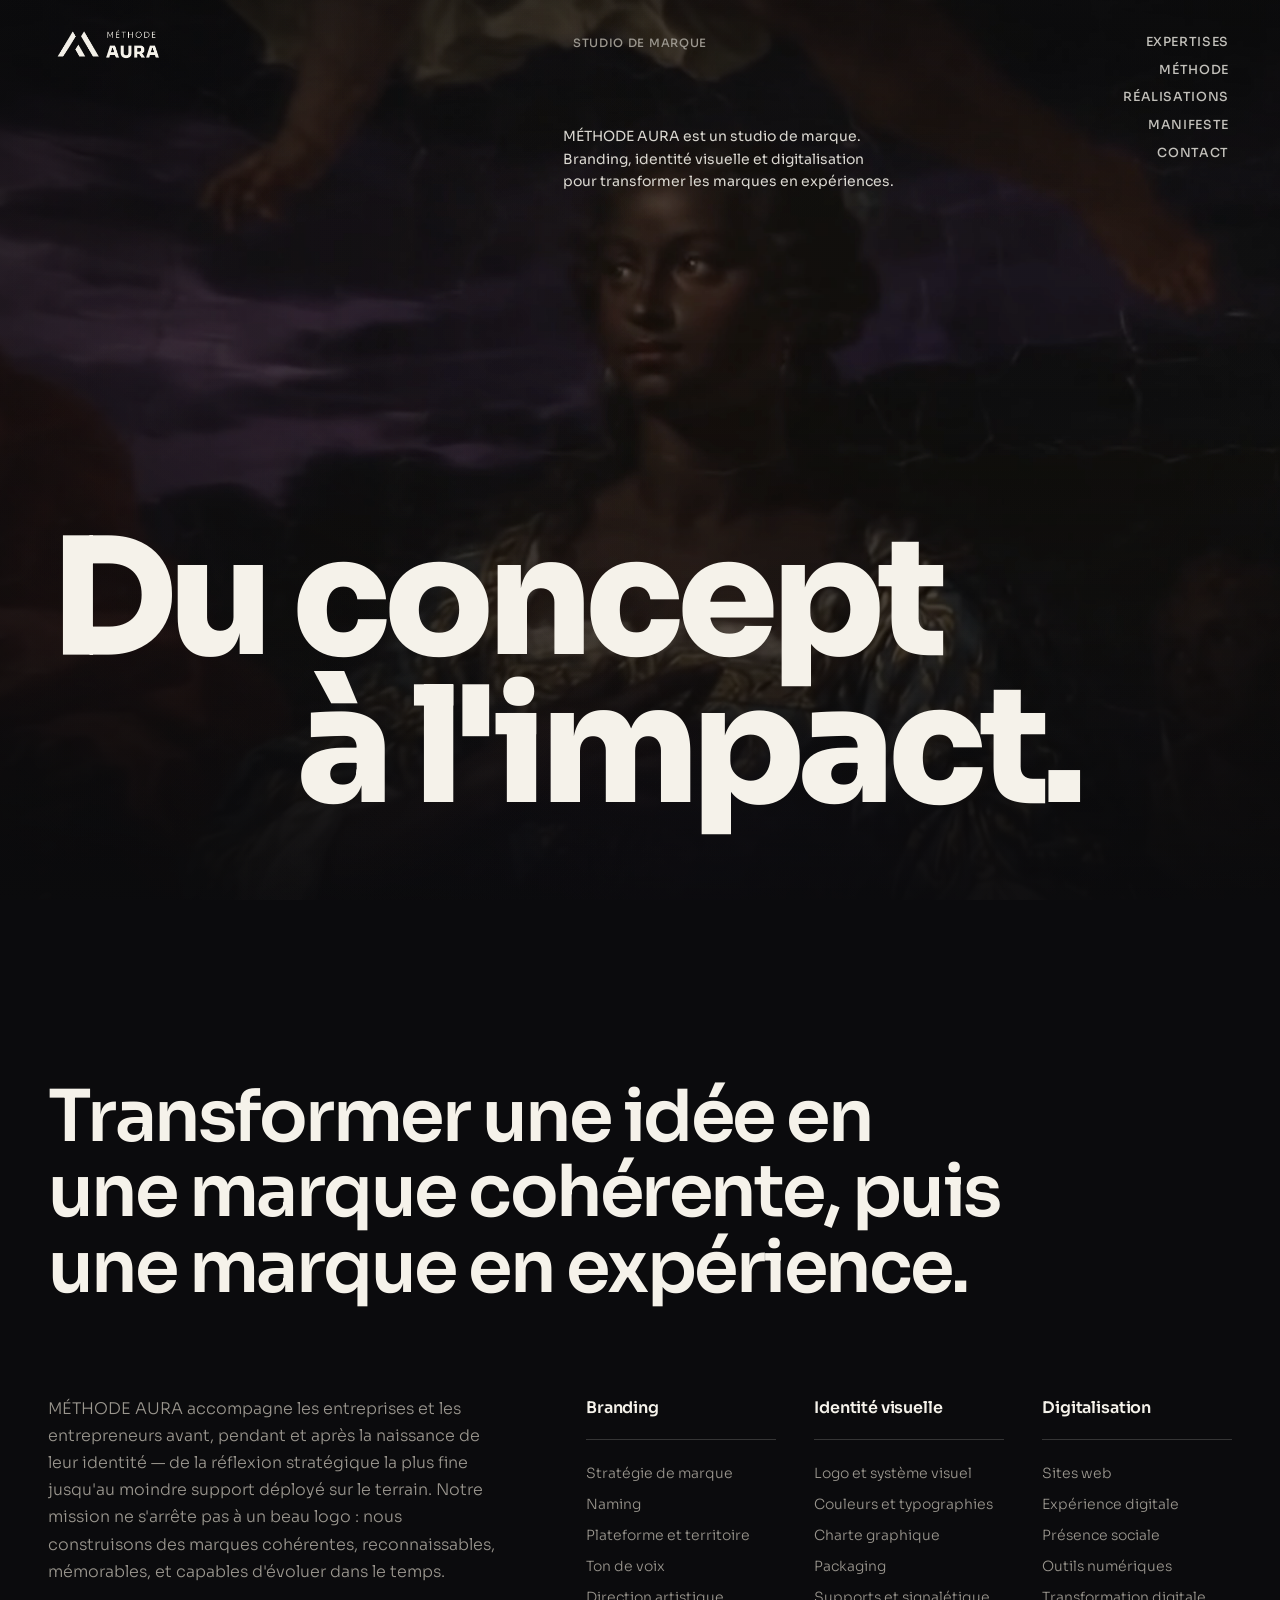
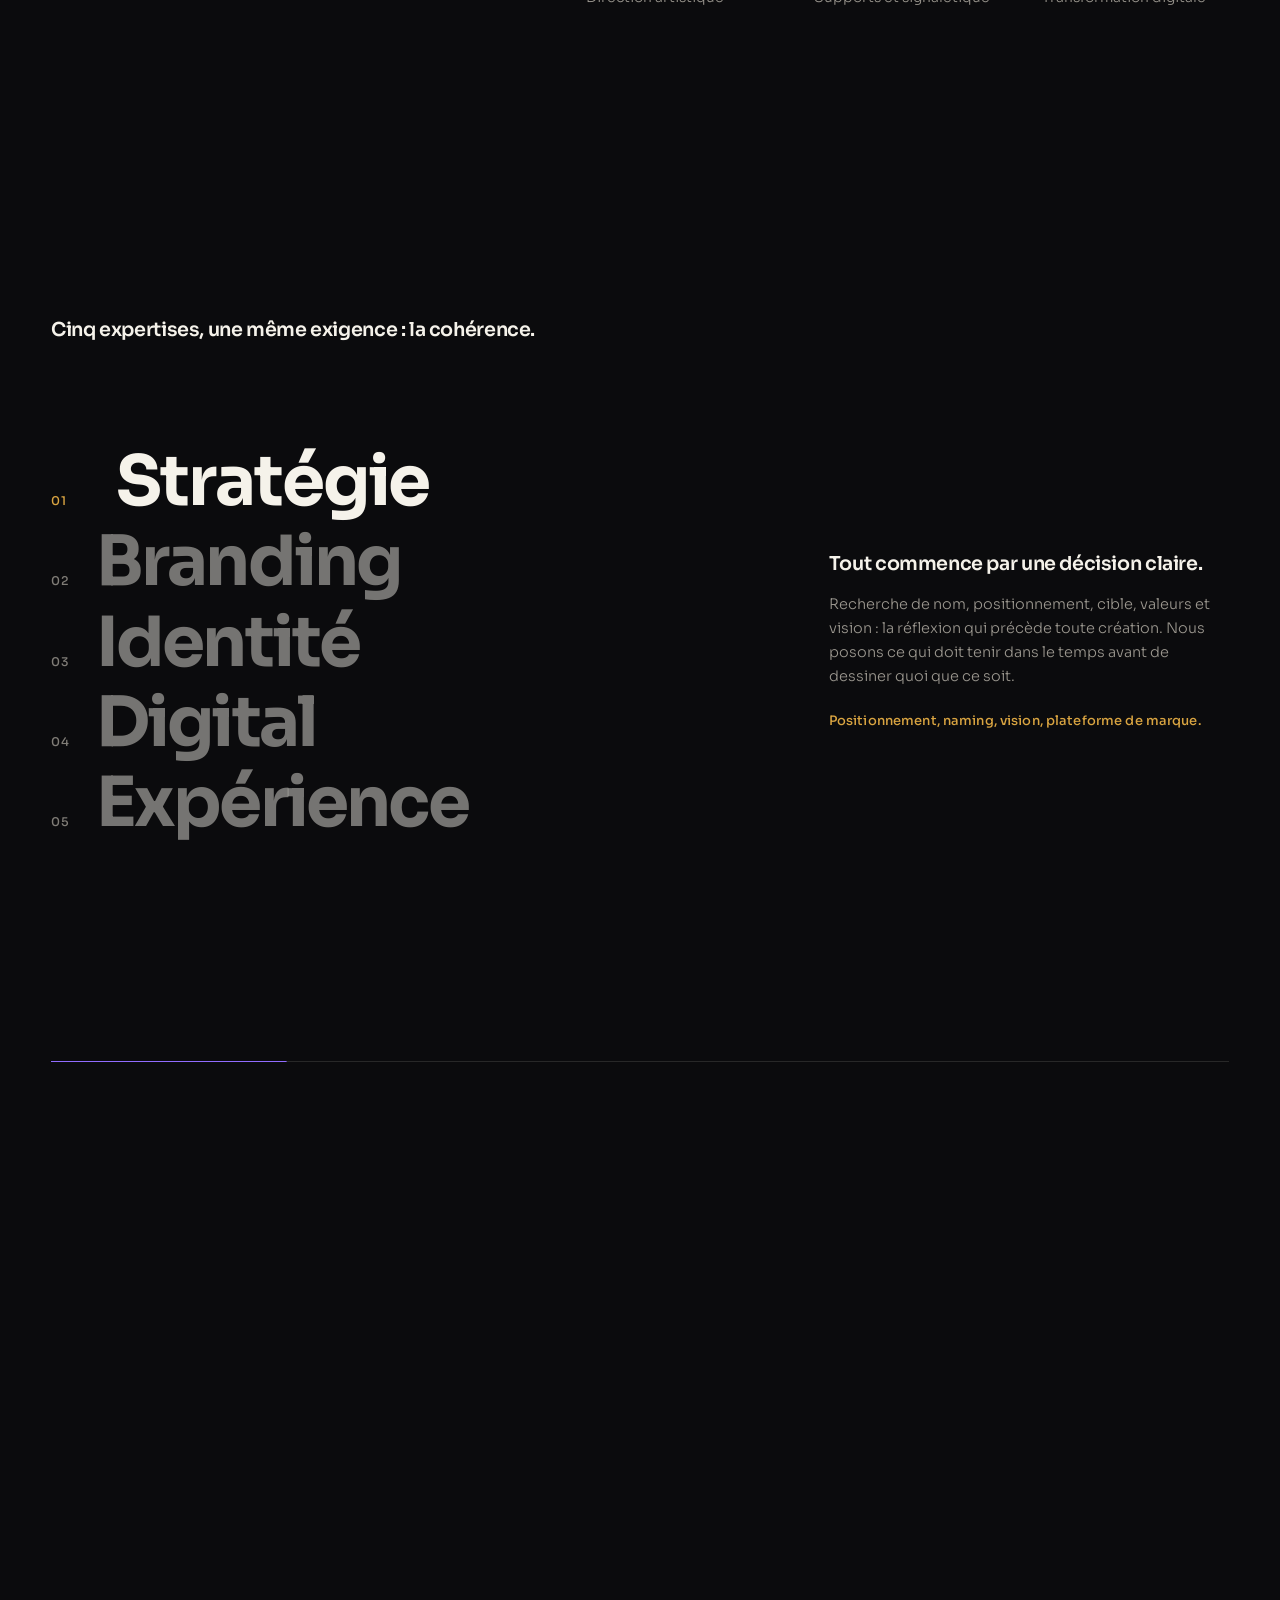
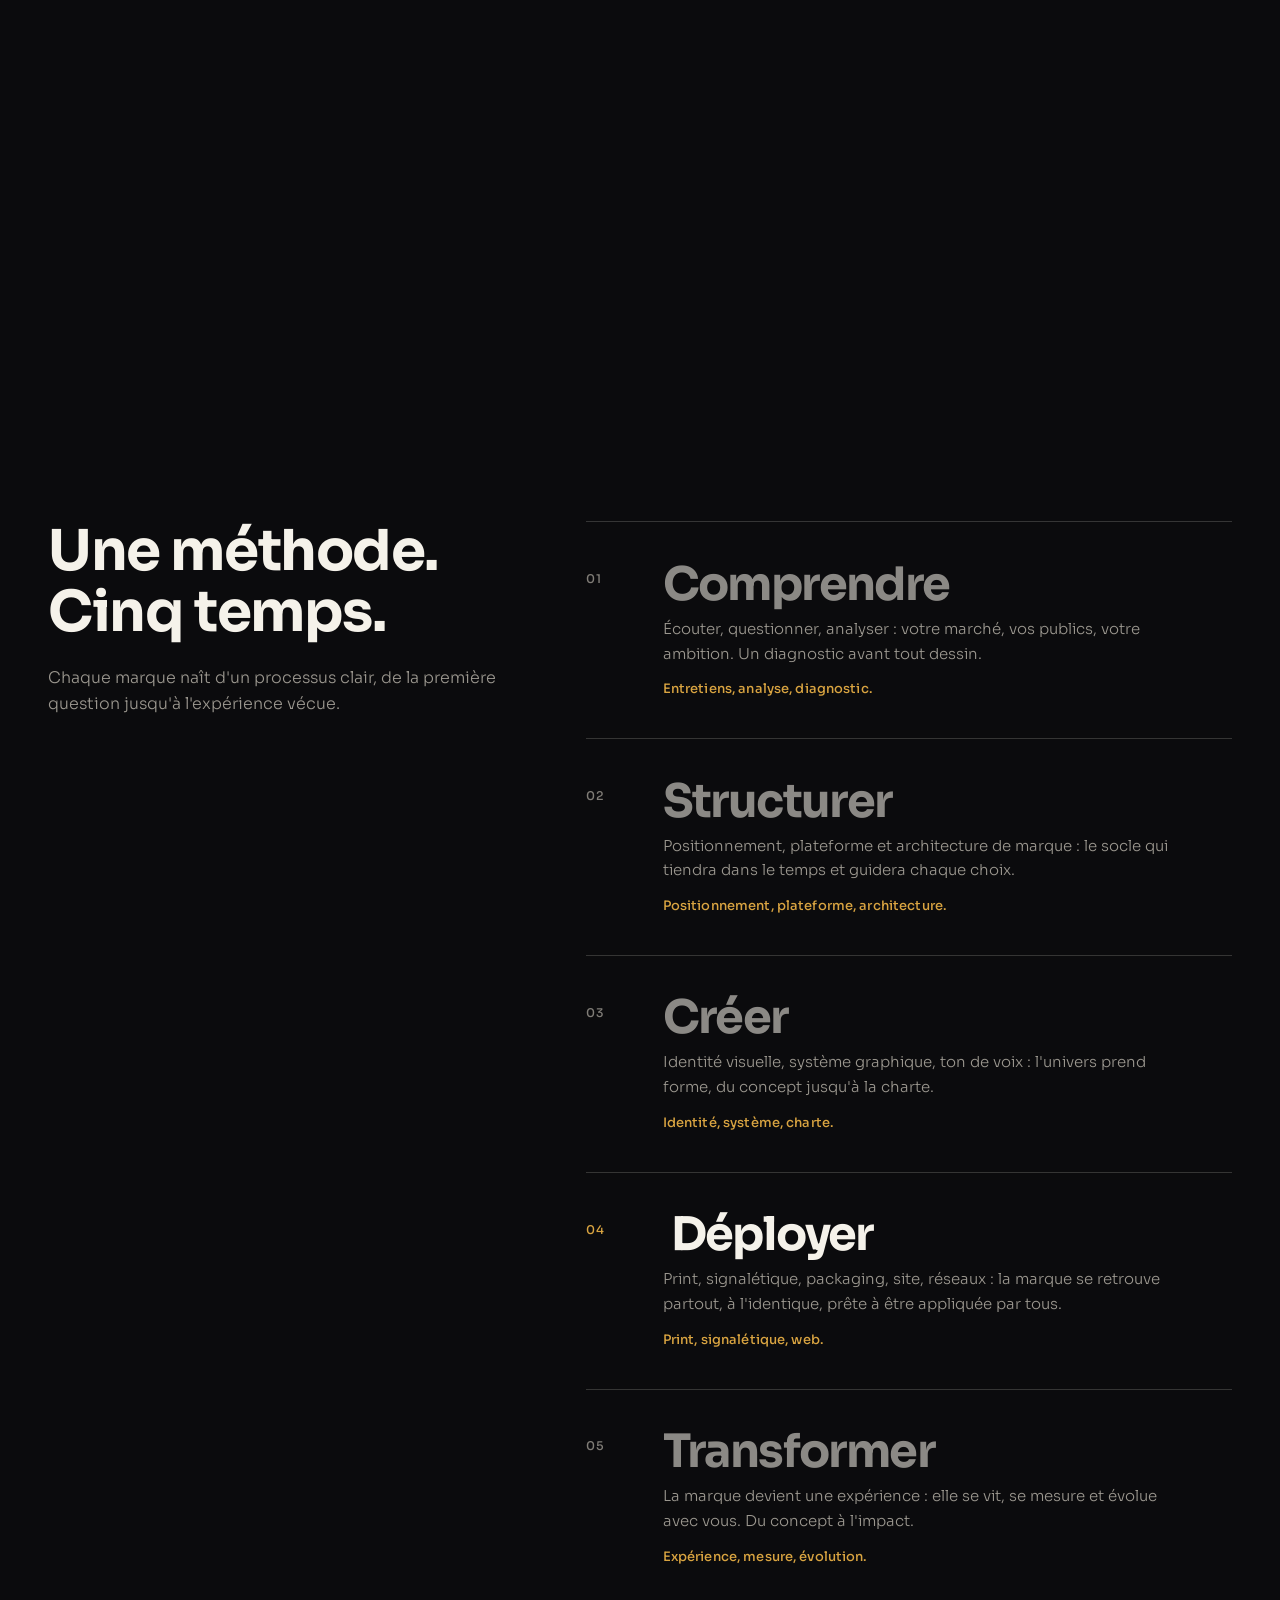
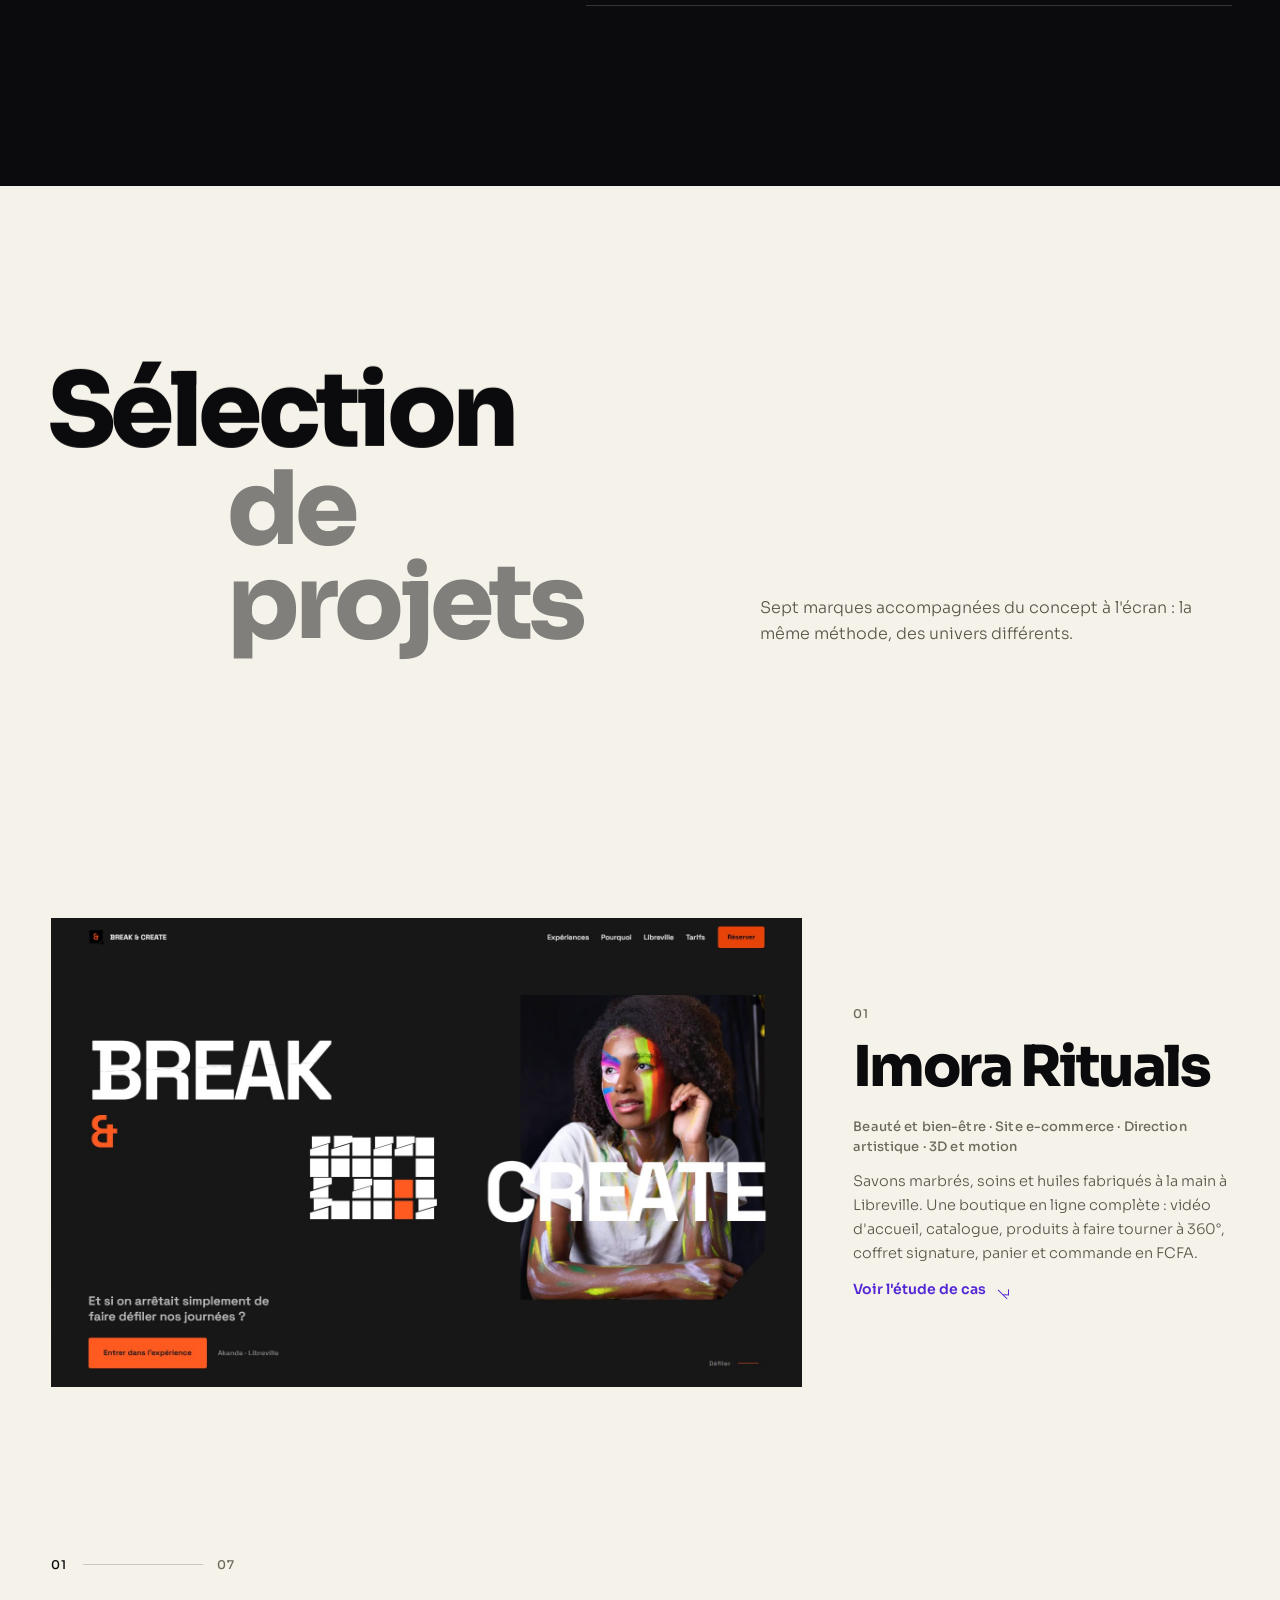
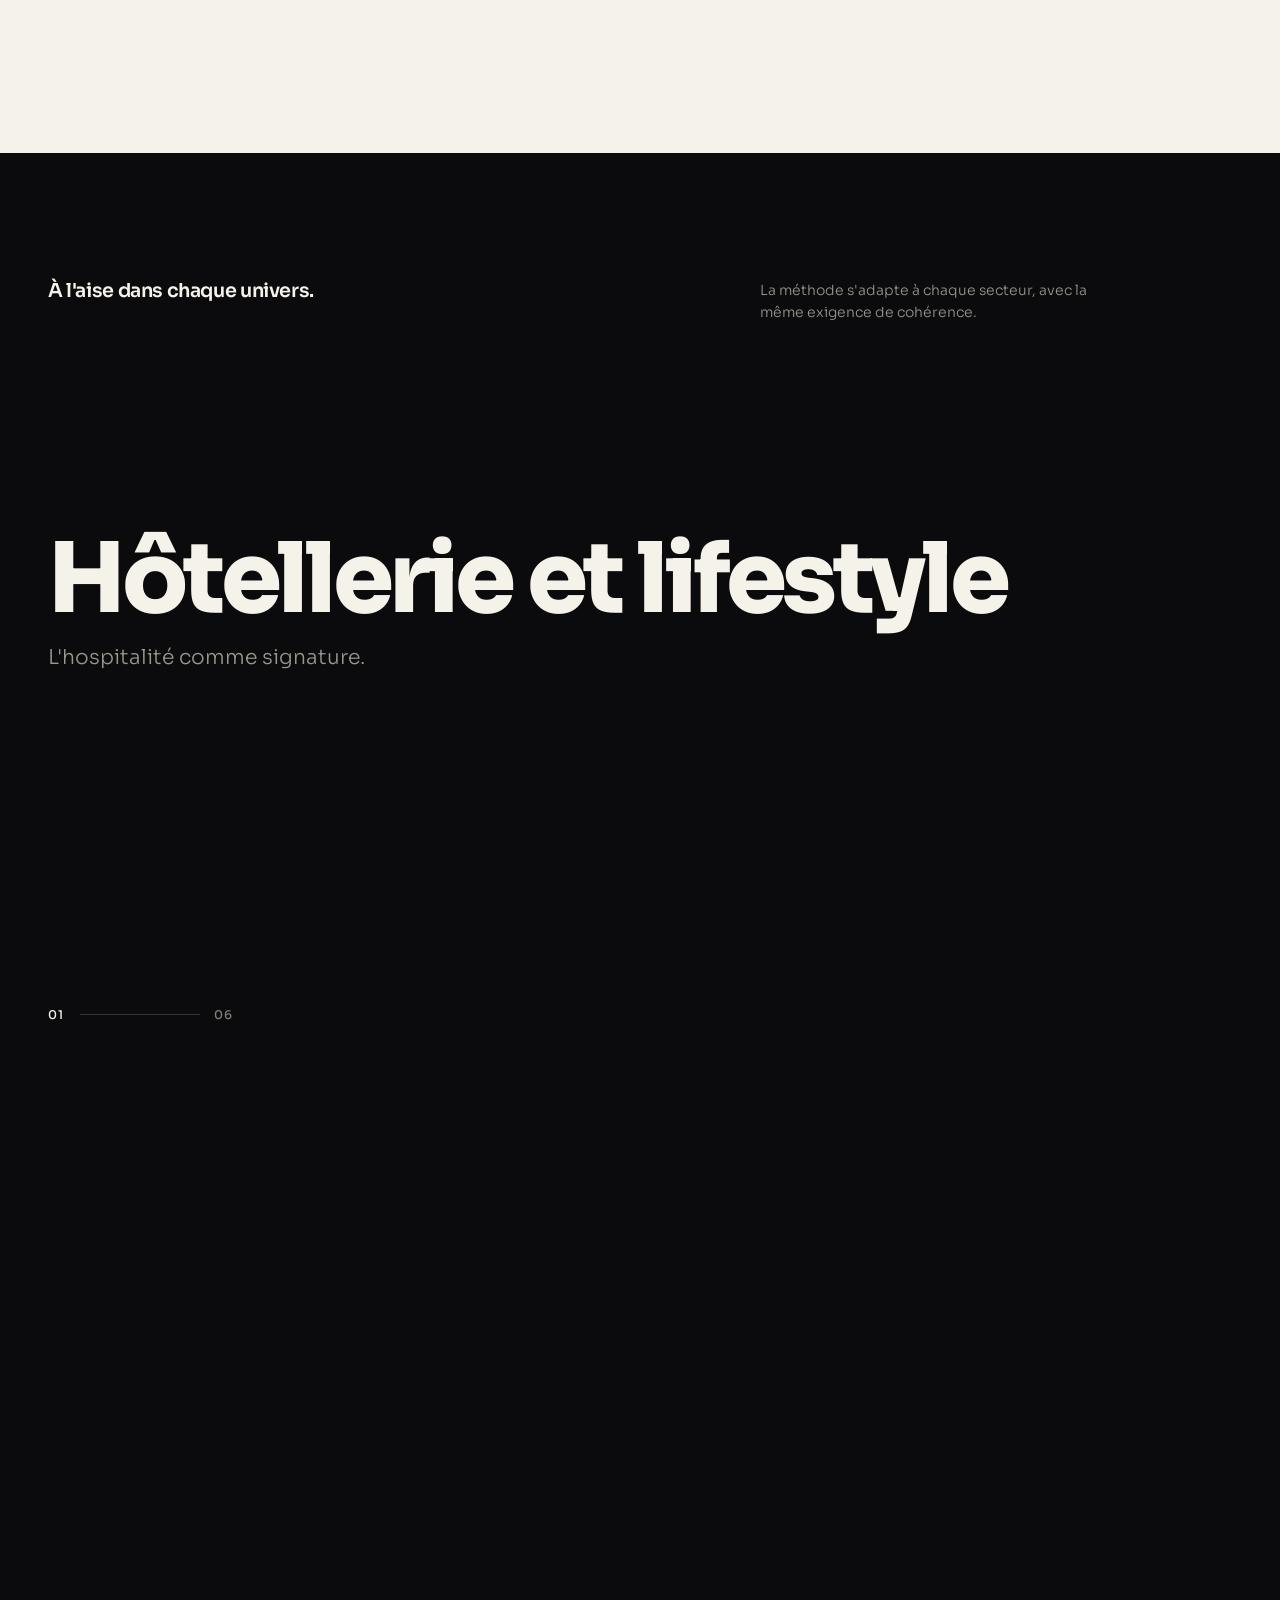
==== commit 80a480a6: "Univers : scène épinglée, chaque univers se brise en éclats qui recomposent le suivant - js/univers." ====
--- a/index.html
+++ b/index.html
@@ -42,6 +42,7 @@
 <script defer src="js/services.js"></script>
 <script defer src="js/methode.js"></script>
 <script defer src="js/works.js"></script>
+<script defer src="js/univers.js"></script>
 <script defer src="js/manifesto.js"></script>
 <script defer src="js/contact.js"></script>
 <script defer src="js/boot.js"></script>
@@ -434,12 +435,16 @@
   </section>
 
   <!-- ================= UNIVERS ================= -->
+  <!-- Scène épinglée (js/univers.js) : chaque univers se brise en éclats qui se recomposent en le suivant,
+       au rythme du défilement. La liste ci-dessous reste la source (lecteurs d'écran, mouvement réduit, sans scripts). -->
   <section class="s s-univers" id="univers">
-    <div class="container">
+    <div class="univers-stage" id="universStage">
+    <div class="container univers-inner">
       <div class="univers-head">
         <h2 class="s-title" data-anim="words">À l'aise dans chaque univers.</h2>
         <p class="s-lead" data-anim="up">La méthode s'adapte à chaque secteur, avec la même exigence de cohérence.</p>
       </div>
+      <div class="univers-field" id="universField" aria-hidden="true"></div>
       <ul class="univers-list">
         <li class="uni" data-anim="up"><span class="uni-name">Hôtellerie et lifestyle</span><span class="uni-tag">L'hospitalité comme signature.</span></li>
         <li class="uni" data-anim="up"><span class="uni-name">Tech et SaaS</span><span class="uni-tag">La clarté est un avantage concurrentiel.</span></li>
@@ -448,6 +453,8 @@
         <li class="uni" data-anim="up"><span class="uni-name">Mode et retail</span><span class="uni-tag">Une marque que l'on porte.</span></li>
         <li class="uni" data-anim="up"><span class="uni-name">Finance et conseil</span><span class="uni-tag">La confiance se construit au premier regard.</span></li>
       </ul>
+      <p class="univers-counter" aria-hidden="true"><span class="uc-num" id="universNum">01</span><i class="uc-line"></i><span class="uc-total">06</span></p>
+    </div>
     </div>
   </section>
 
--- a/css/sections.css
+++ b/css/sections.css
@@ -155,9 +155,12 @@
 .wc-line{position:relative;display:block;width:120px;height:1px;background:var(--line-light-2);}
 .wc-line::after{content:"";position:absolute;inset:0;background:var(--obs);transform-origin:left center;transform:scaleX(var(--p,0));}
 
-/* ---------- UNIVERS ---------- */
+/* ---------- UNIVERS ----------
+   Liste verticale par défaut. Avec les scripts (.is-stage) : scène épinglée, le nom et sa phrase
+   se brisent en éclats (clip-path) qui se recomposent en l'univers suivant au rythme du défilement. */
 .s-univers{padding:var(--s-pad) 0;}
 .univers-head{display:grid;grid-template-columns:minmax(0,5fr) minmax(0,7fr);gap:clamp(24px, 4vw, 80px);align-items:end;margin-bottom:clamp(28px, 4vw, 56px);}
+.univers-field,.univers-counter{display:none;}
 .univers-list{border-top:1px solid var(--line-dark-2);}
 .uni{
   display:grid;grid-template-columns:minmax(0,7fr) minmax(0,5fr);align-items:baseline;gap:clamp(16px, 2vw, 32px);
@@ -167,6 +170,30 @@
 .uni-tag{font-size:14px;font-weight:300;line-height:1.5;color:var(--muted-dark);text-align:right;max-width:30ch;justify-self:end;transition:color .6s var(--ease-out);}
 .uni:hover .uni-name{color:var(--ivo);transform:translateX(12px);}
 .uni:hover .uni-tag{color:var(--ivo);}
+
+/* La scène */
+.s-univers.is-stage{padding:0;}
+.s-univers.is-stage .univers-stage{position:relative;height:100vh;height:100svh;overflow:hidden;}
+.s-univers.is-stage .univers-inner{height:100%;display:flex;flex-direction:column;justify-content:center;}
+.s-univers.is-stage .univers-head{position:absolute;left:var(--gutter);right:var(--gutter);top:calc(var(--frame-top) + 34px);margin:0;grid-template-columns:minmax(0,7fr) minmax(0,5fr);align-items:start;}
+.s-univers.is-stage .univers-head .s-title{font-size:clamp(18px, 1.5vw, 22px);font-weight:600;letter-spacing:-0.02em;line-height:1.3;max-width:34ch;}
+.s-univers.is-stage .univers-head .s-lead{font-size:14px;max-width:36ch;}
+.s-univers.is-stage .univers-list{position:absolute;width:1px;height:1px;overflow:hidden;clip:rect(0 0 0 0);clip-path:inset(50%);white-space:nowrap;border:0;}
+.s-univers.is-stage .univers-field{display:block;position:relative;width:100%;}
+.uv-ghost{visibility:hidden;display:grid;}
+.uv-ghost-item{grid-area:1 / 1;}
+.uv-slot{position:absolute;inset:0;}
+.uv-shard{position:absolute;inset:0;will-change:transform,opacity;transform-origin:50% 50%;}
+.uv-in{display:flex;flex-direction:column;gap:clamp(14px, 2vh, 26px);}
+.uv-name{display:block;font-size:clamp(40px, 7.6vw, 124px);font-weight:800;line-height:0.94;letter-spacing:-0.045em;color:var(--ivo);text-wrap:balance;}
+.uv-tag{display:block;font-size:clamp(16px, 1.6vw, 24px);font-weight:300;line-height:1.4;color:var(--muted-dark);max-width:34ch;}
+.s-univers.is-stage .univers-counter{
+  display:flex;align-items:center;gap:14px;position:absolute;left:var(--gutter);bottom:28px;margin:0;
+  font-size:12px;font-weight:500;letter-spacing:0.08em;color:var(--muted-dark-2);
+}
+.uc-num{color:var(--ivo);min-width:2ch;}
+.uc-line{position:relative;display:block;width:120px;height:1px;background:var(--line-dark-2);}
+.uc-line::after{content:"";position:absolute;inset:0;background:var(--ivo);transform-origin:left center;transform:scaleX(var(--p,0));}
 
 /* ---------- MANIFESTE (feuille Ivoire) ---------- */
 .s-manifesto{padding:0;background:var(--obs);}
@@ -378,6 +405,10 @@
 
   /* Univers : le nom et sa phrase, l'un sous l'autre */
   .univers-head{grid-template-columns:1fr;gap:16px;}
+  .s-univers.is-stage .univers-head{grid-template-columns:1fr;gap:10px;top:calc(76px + 26px);}
+  .s-univers.is-stage .univers-head .s-lead{display:none;}
+  .uv-name{font-size:clamp(36px, 11vw, 72px);}
+  .uv-tag{font-size:15px;}
   .uni{grid-template-columns:1fr;gap:6px;padding:18px 0 20px;}
   .uni-name{font-size:clamp(24px, 6.6vw, 40px);color:var(--ivo);}
   .uni-tag{text-align:left;max-width:none;justify-self:start;font-size:13.5px;}
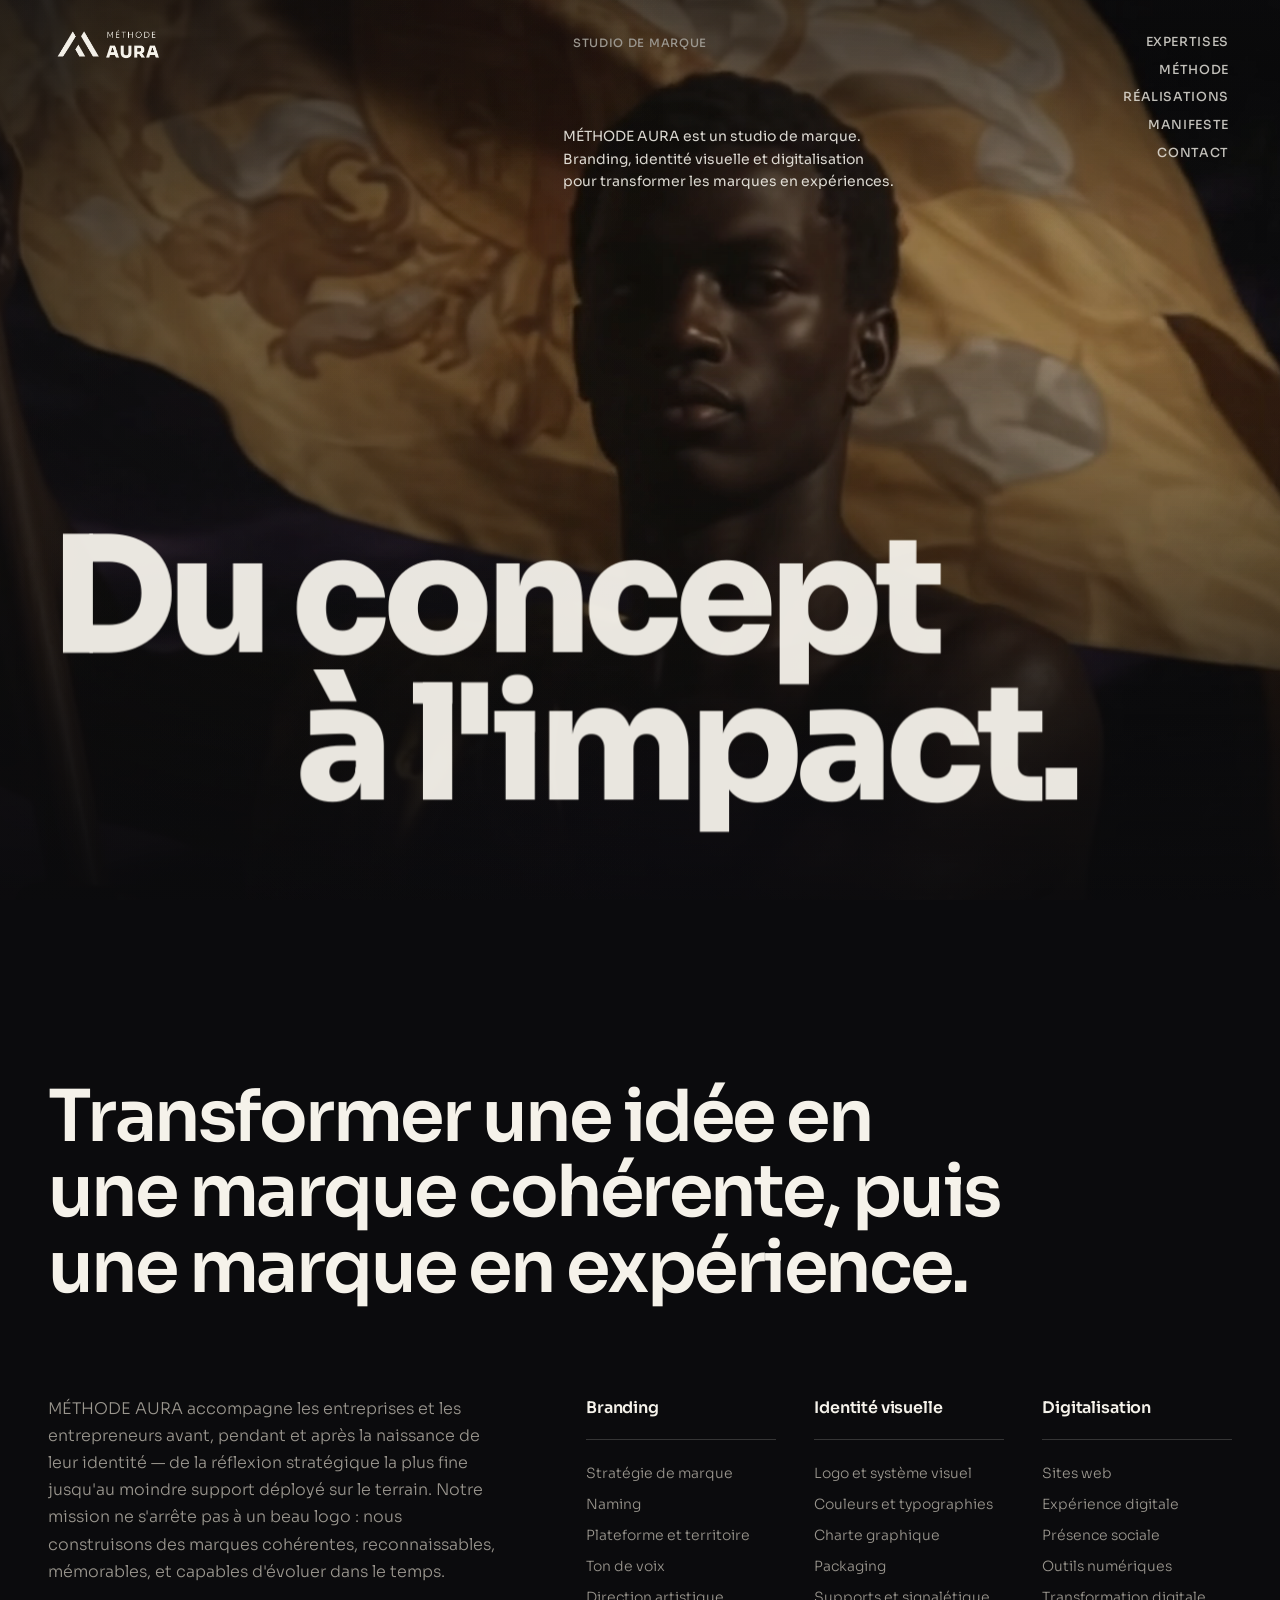
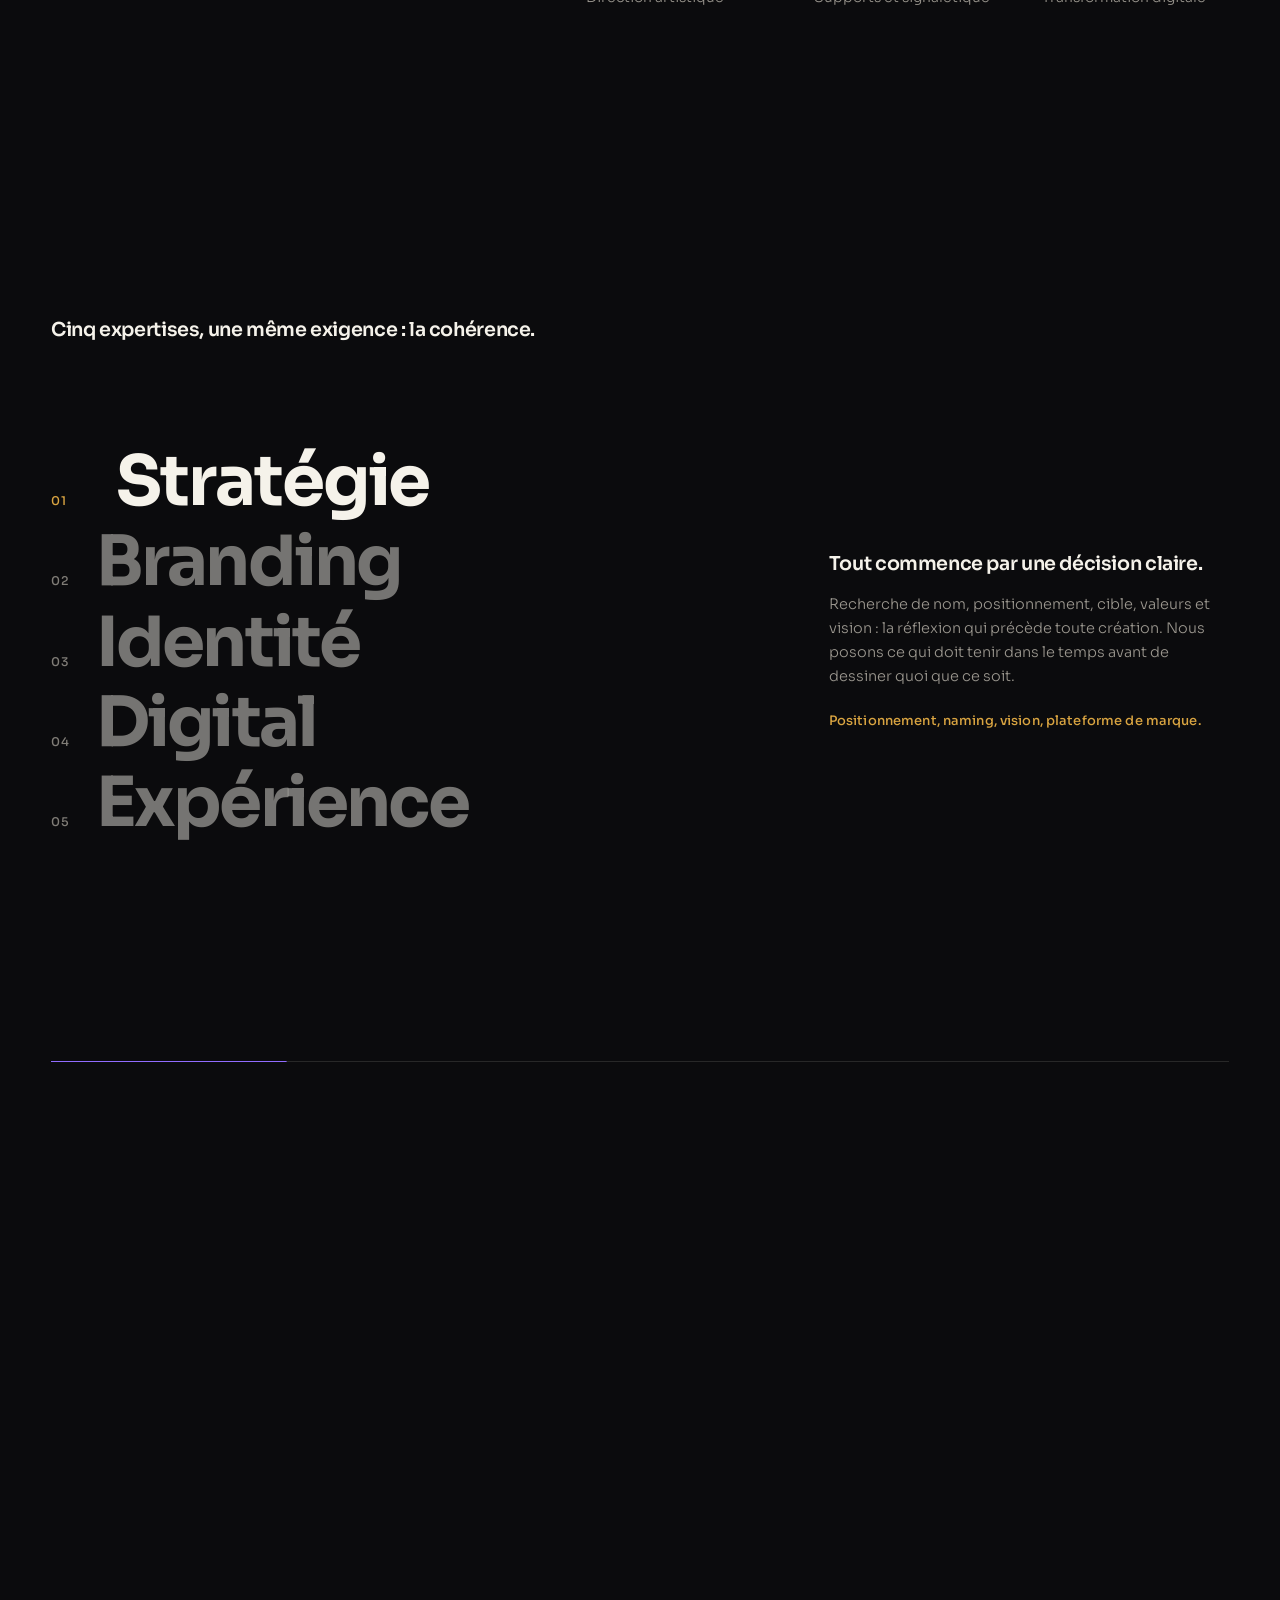
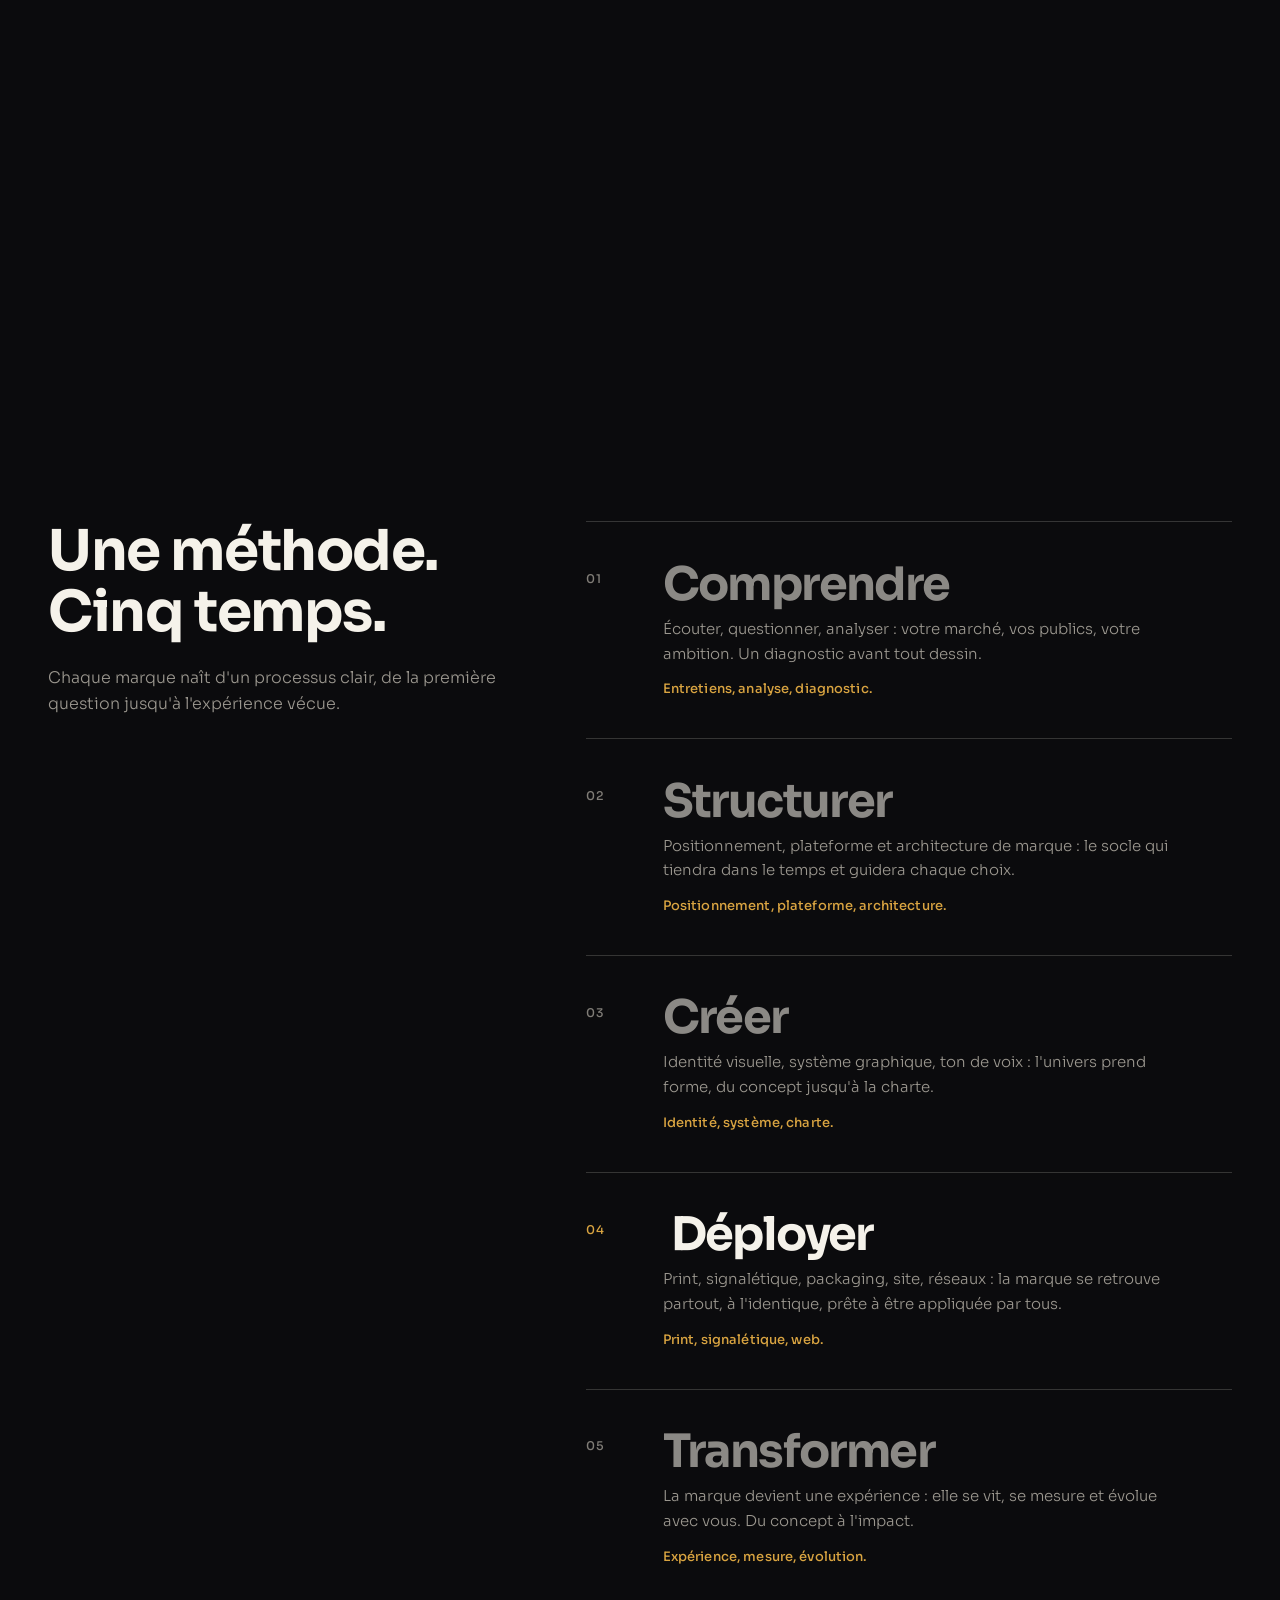
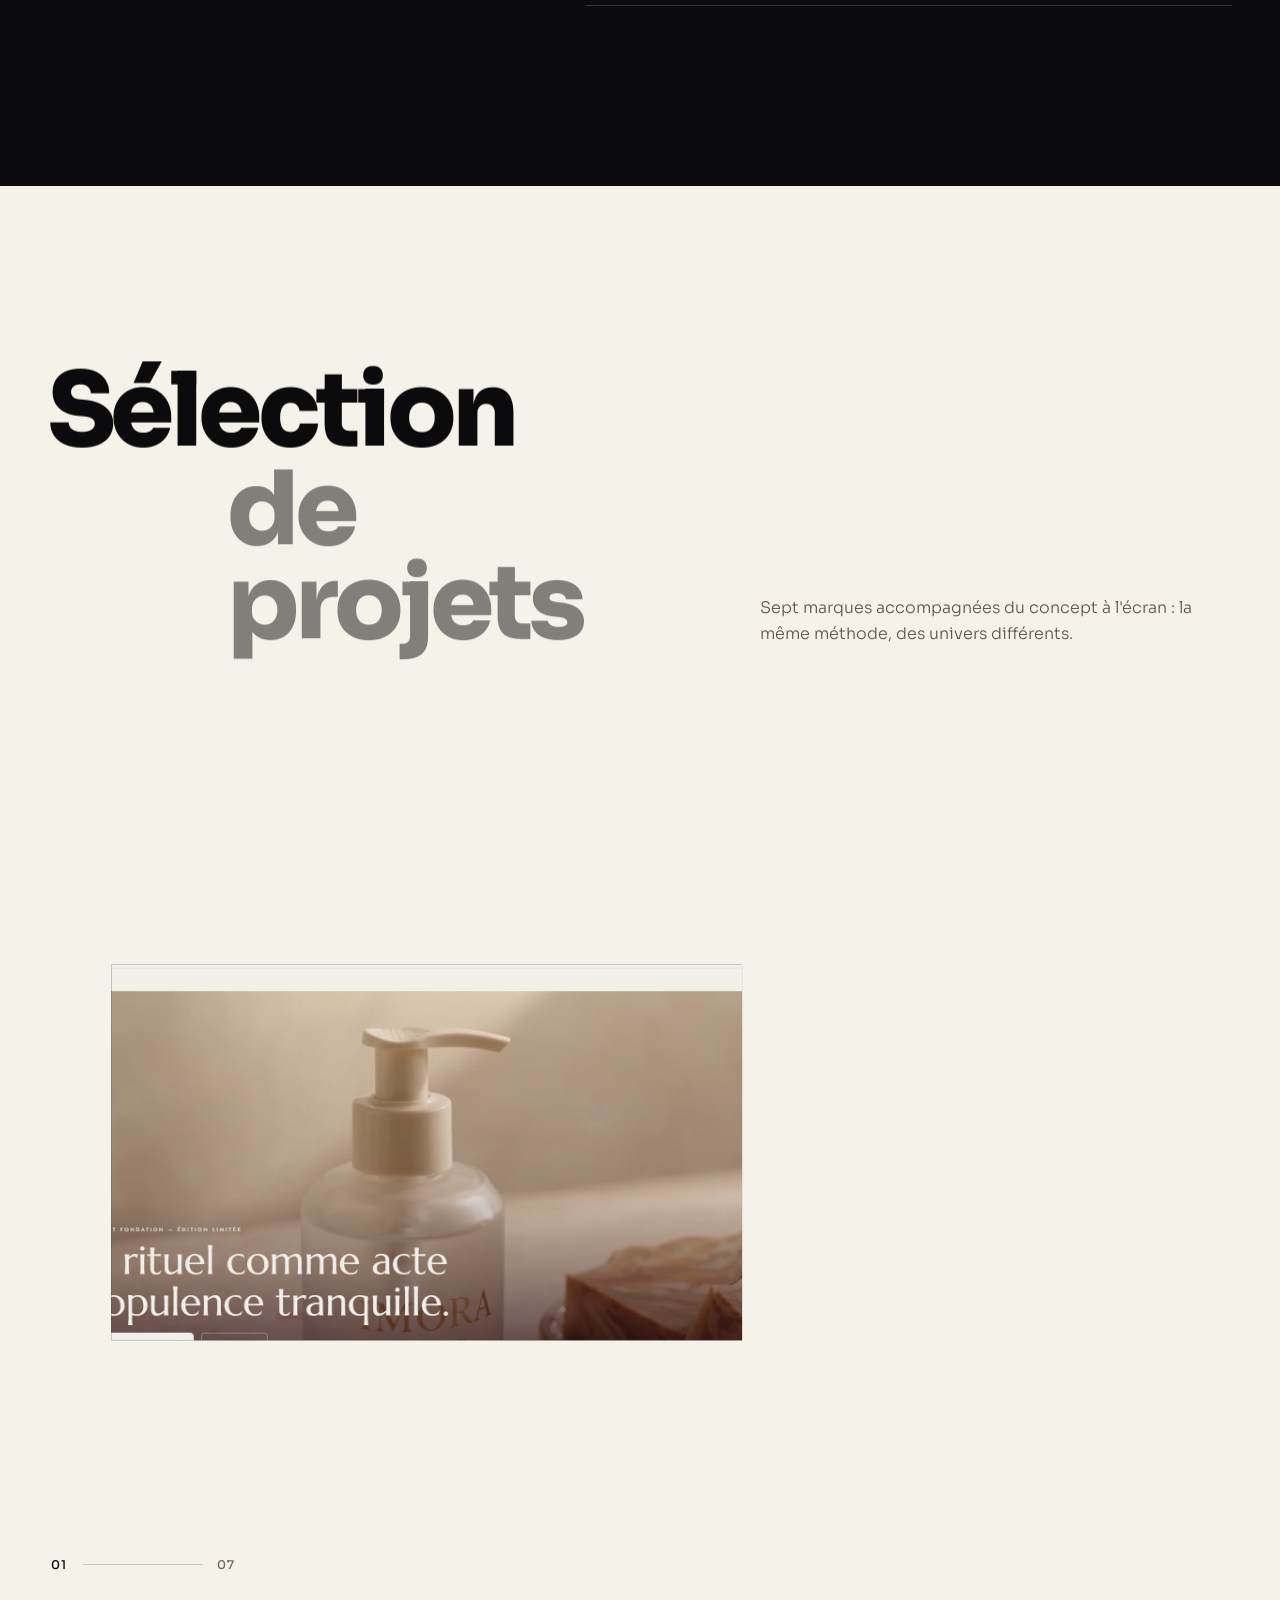
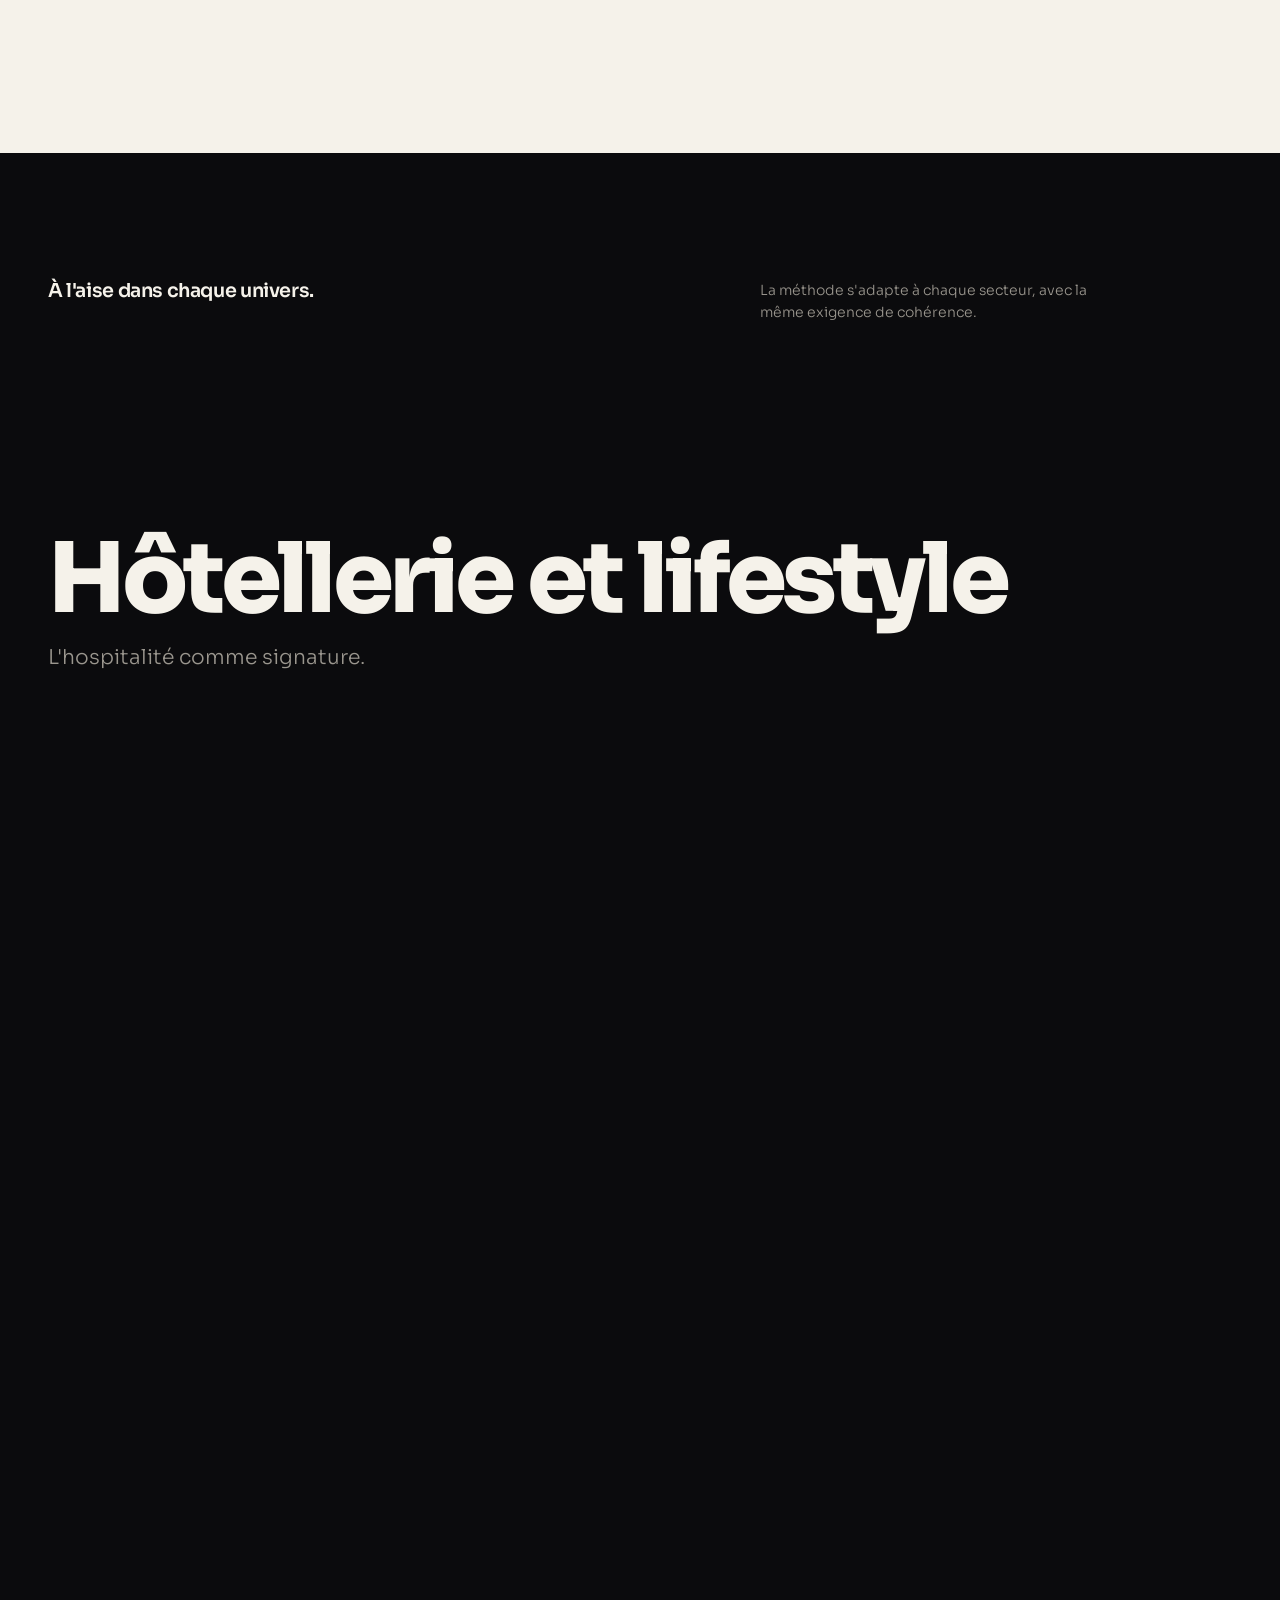
==== commit 9efd5410: "Univers : retrait du compteur et de la ligne de progression" ====
--- a/index.html
+++ b/index.html
@@ -453,7 +453,6 @@
         <li class="uni" data-anim="up"><span class="uni-name">Mode et retail</span><span class="uni-tag">Une marque que l'on porte.</span></li>
         <li class="uni" data-anim="up"><span class="uni-name">Finance et conseil</span><span class="uni-tag">La confiance se construit au premier regard.</span></li>
       </ul>
-      <p class="univers-counter" aria-hidden="true"><span class="uc-num" id="universNum">01</span><i class="uc-line"></i><span class="uc-total">06</span></p>
     </div>
     </div>
   </section>
--- a/css/sections.css
+++ b/css/sections.css
@@ -160,7 +160,7 @@
    se brisent en éclats (clip-path) qui se recomposent en l'univers suivant au rythme du défilement. */
 .s-univers{padding:var(--s-pad) 0;}
 .univers-head{display:grid;grid-template-columns:minmax(0,5fr) minmax(0,7fr);gap:clamp(24px, 4vw, 80px);align-items:end;margin-bottom:clamp(28px, 4vw, 56px);}
-.univers-field,.univers-counter{display:none;}
+.univers-field{display:none;}
 .univers-list{border-top:1px solid var(--line-dark-2);}
 .uni{
   display:grid;grid-template-columns:minmax(0,7fr) minmax(0,5fr);align-items:baseline;gap:clamp(16px, 2vw, 32px);
@@ -187,13 +187,6 @@
 .uv-in{display:flex;flex-direction:column;gap:clamp(14px, 2vh, 26px);}
 .uv-name{display:block;font-size:clamp(40px, 7.6vw, 124px);font-weight:800;line-height:0.94;letter-spacing:-0.045em;color:var(--ivo);text-wrap:balance;}
 .uv-tag{display:block;font-size:clamp(16px, 1.6vw, 24px);font-weight:300;line-height:1.4;color:var(--muted-dark);max-width:34ch;}
-.s-univers.is-stage .univers-counter{
-  display:flex;align-items:center;gap:14px;position:absolute;left:var(--gutter);bottom:28px;margin:0;
-  font-size:12px;font-weight:500;letter-spacing:0.08em;color:var(--muted-dark-2);
-}
-.uc-num{color:var(--ivo);min-width:2ch;}
-.uc-line{position:relative;display:block;width:120px;height:1px;background:var(--line-dark-2);}
-.uc-line::after{content:"";position:absolute;inset:0;background:var(--ivo);transform-origin:left center;transform:scaleX(var(--p,0));}
 
 /* ---------- MANIFESTE (feuille Ivoire) ---------- */
 .s-manifesto{padding:0;background:var(--obs);}
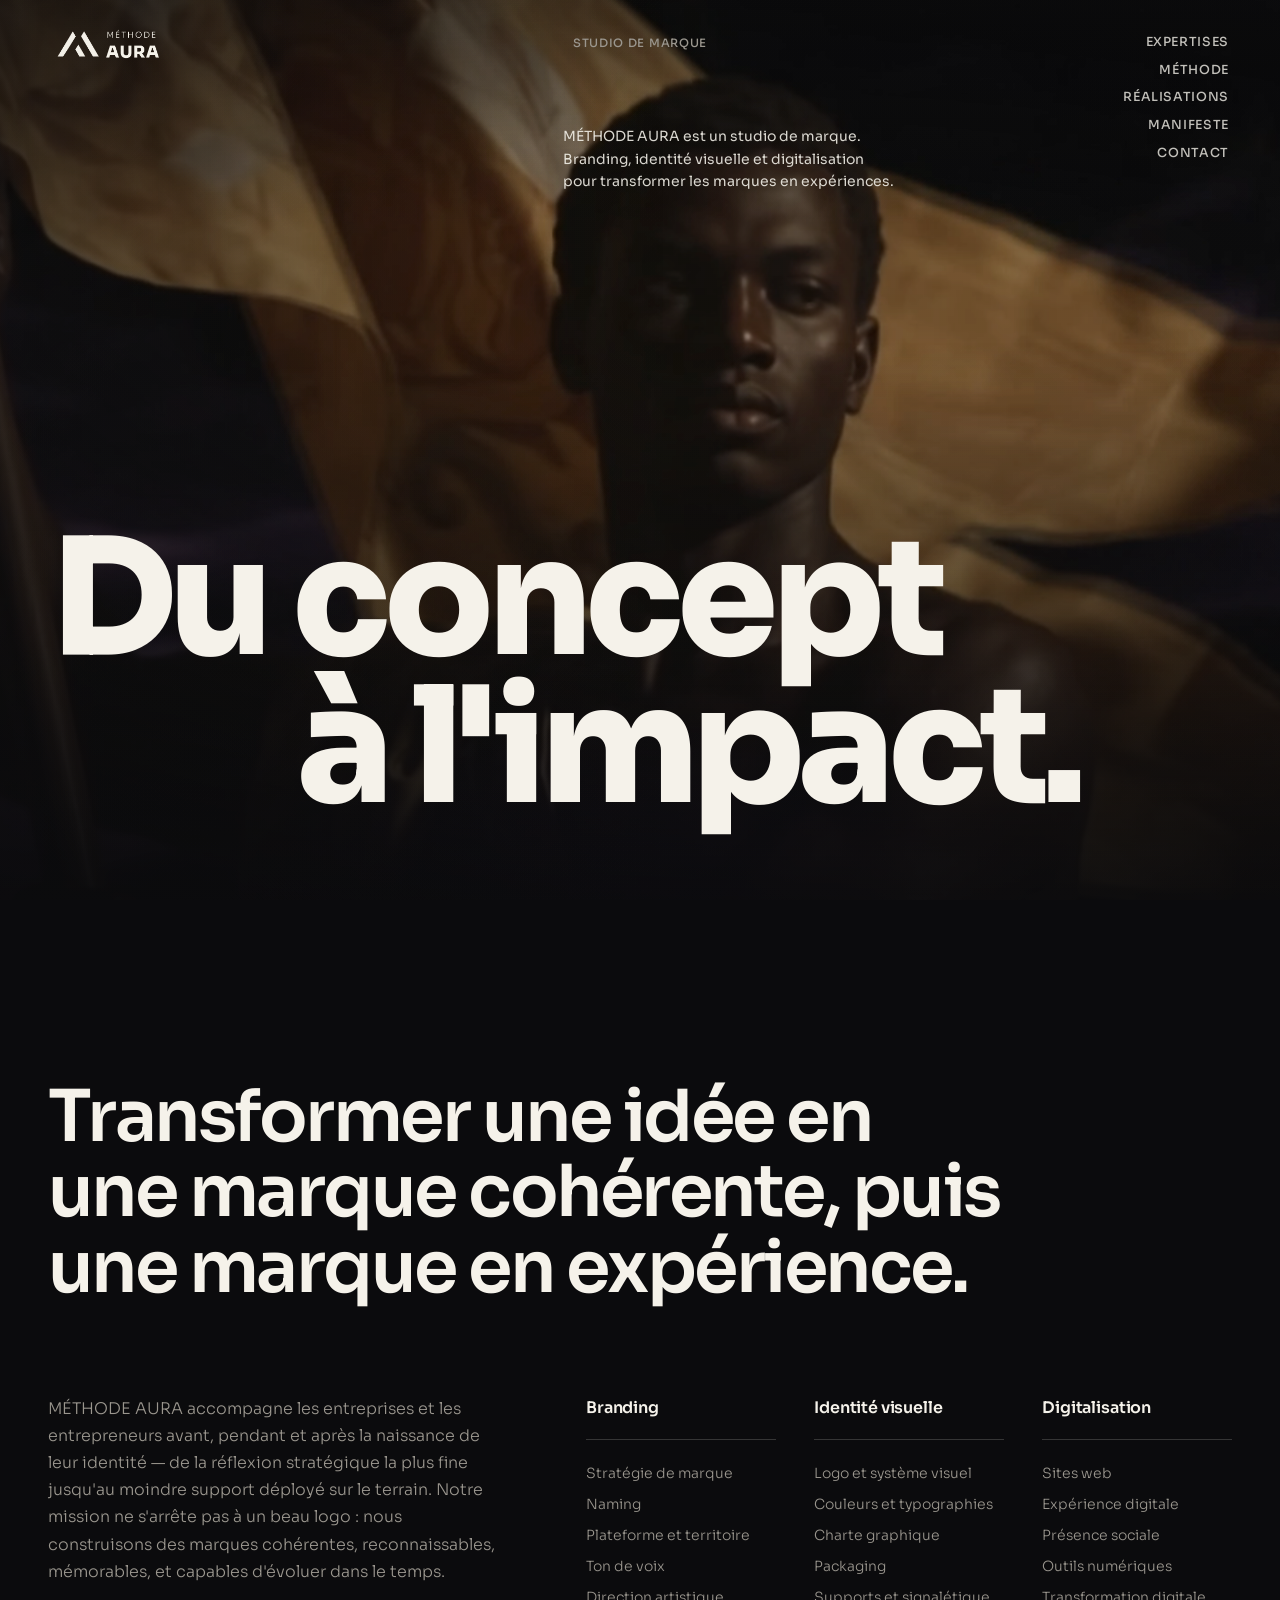
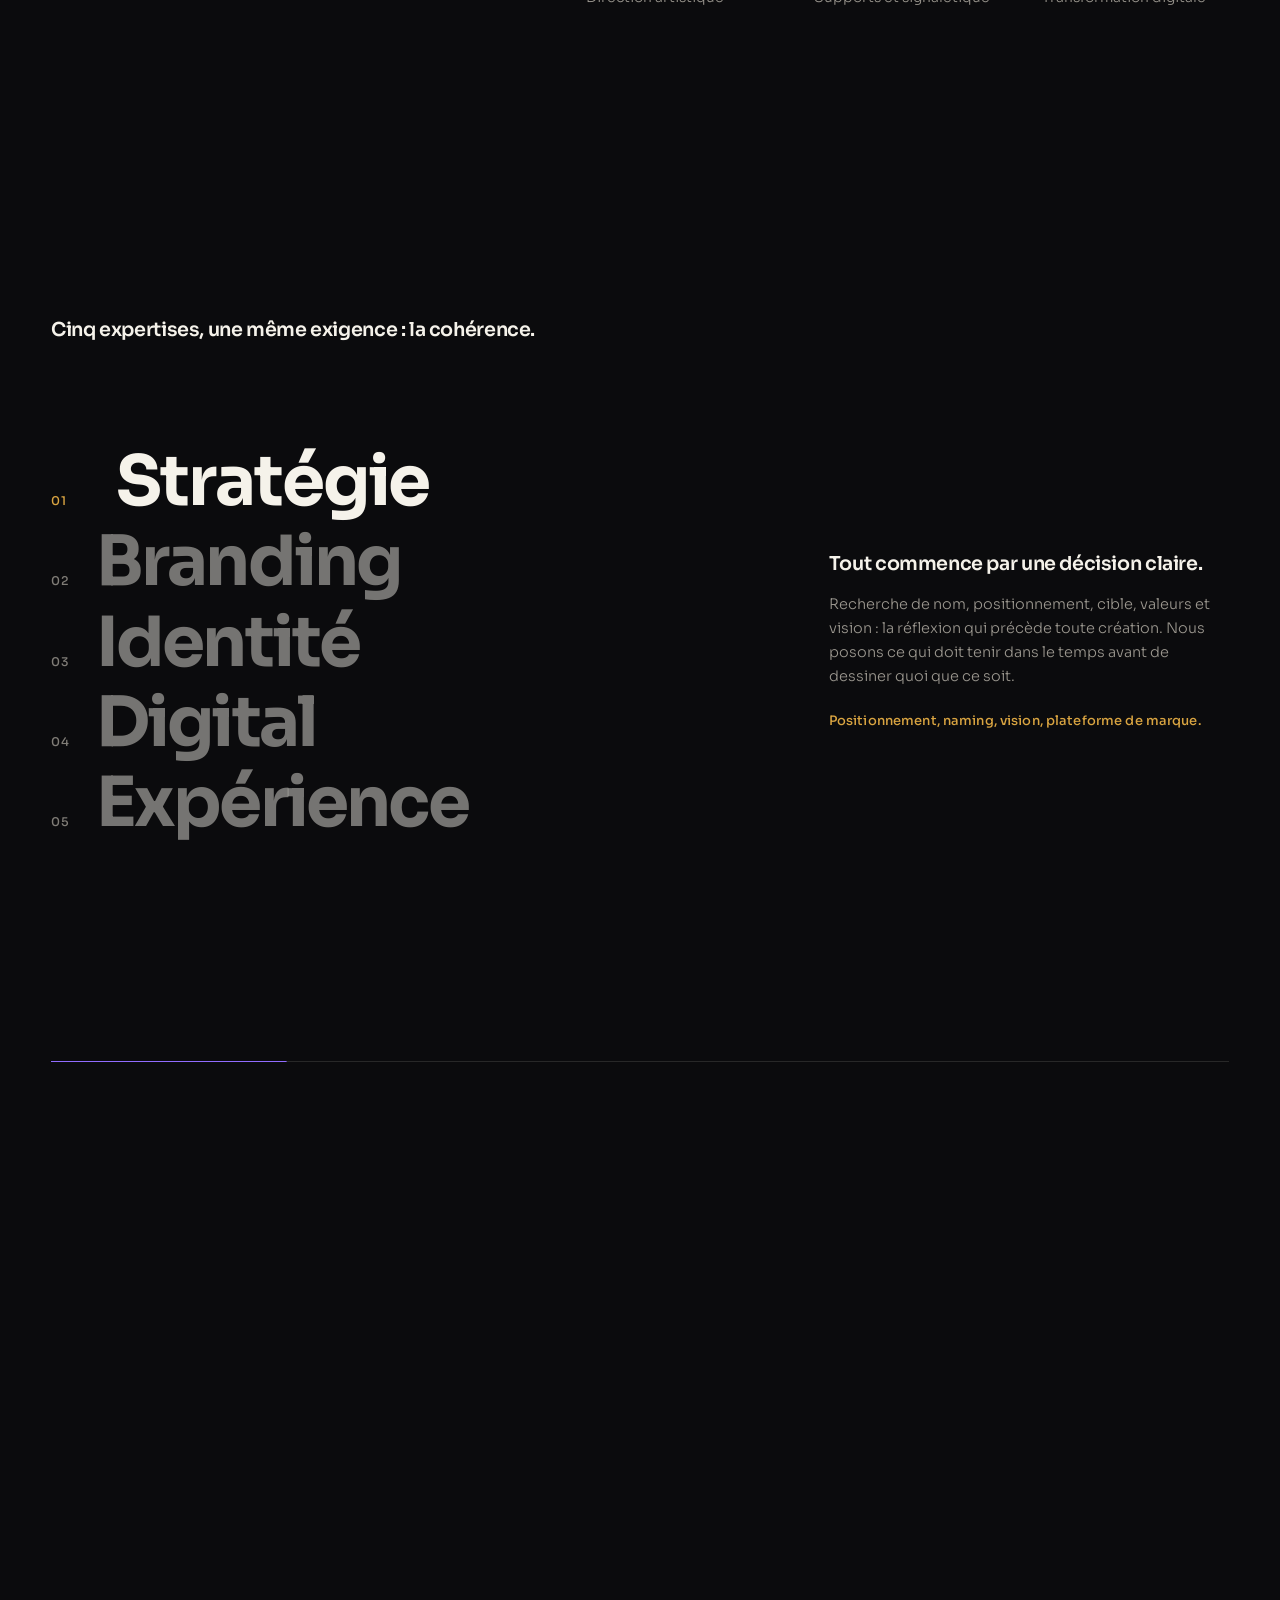
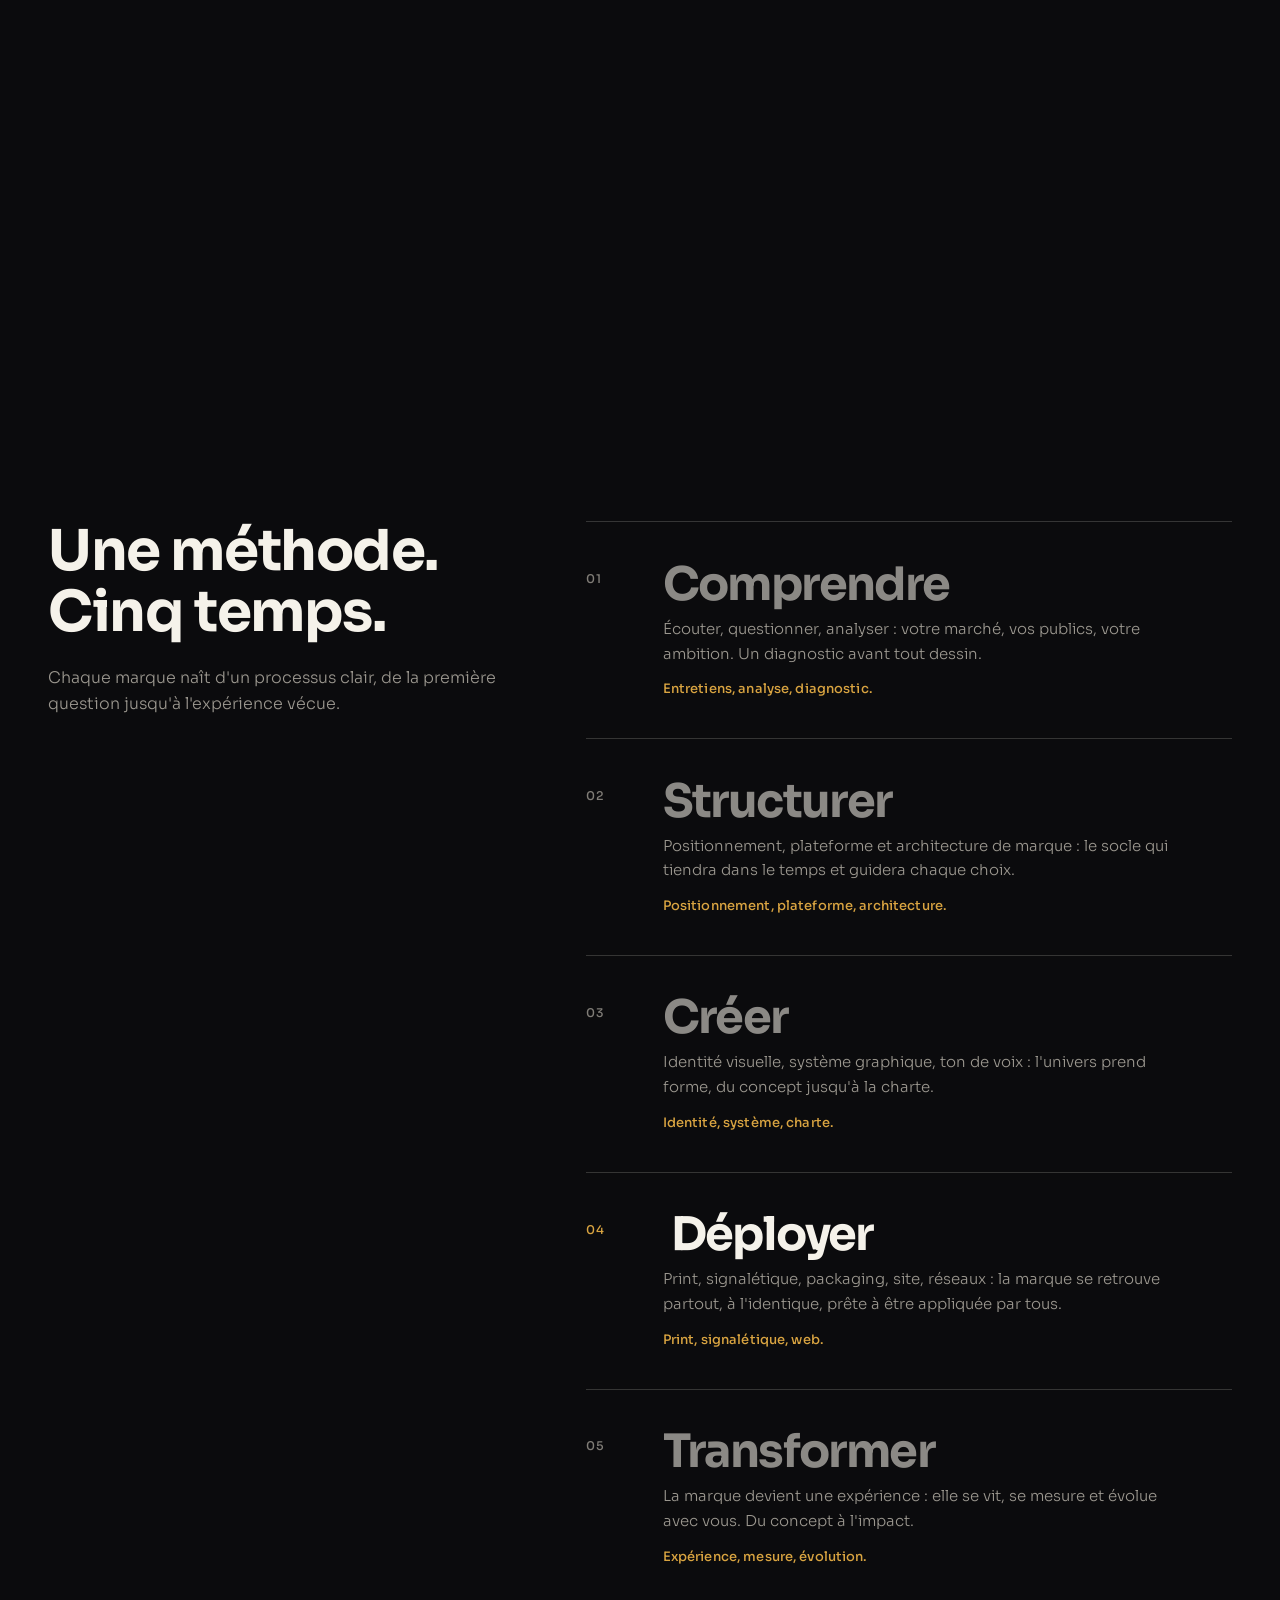
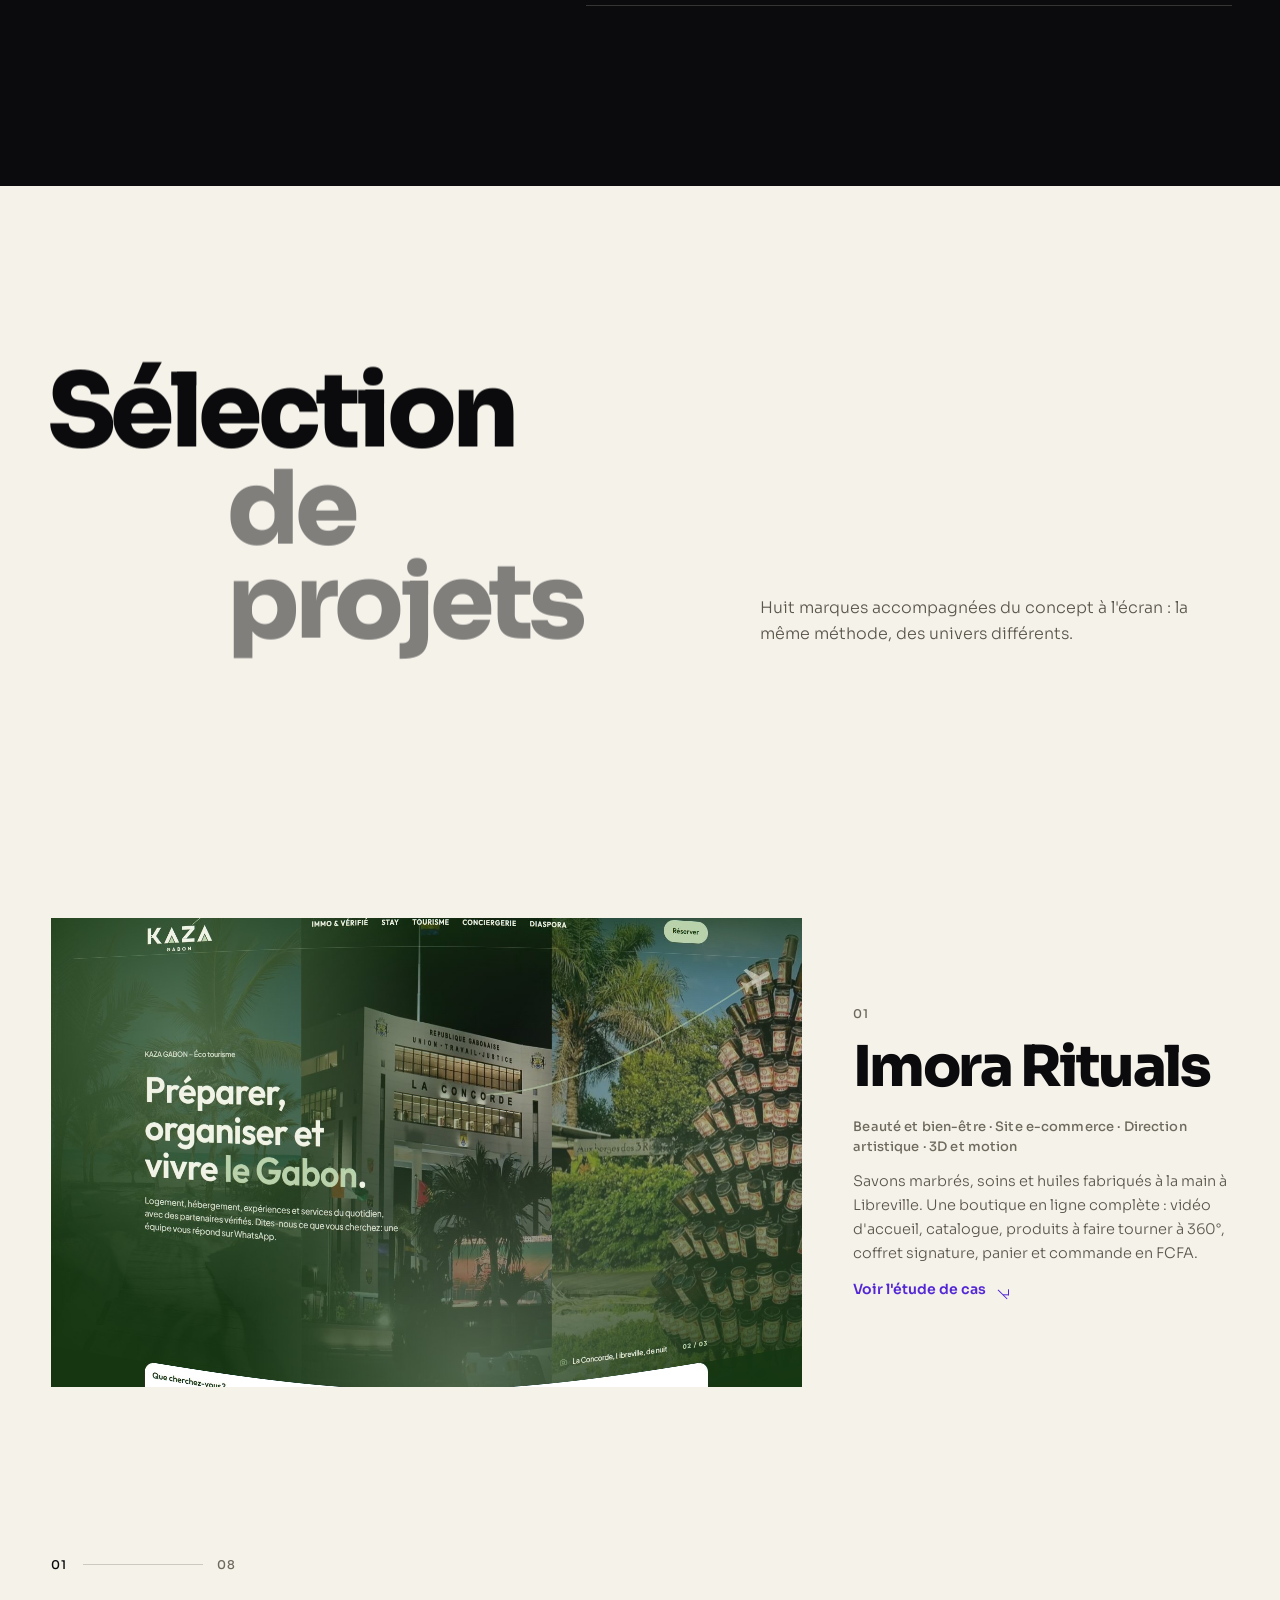
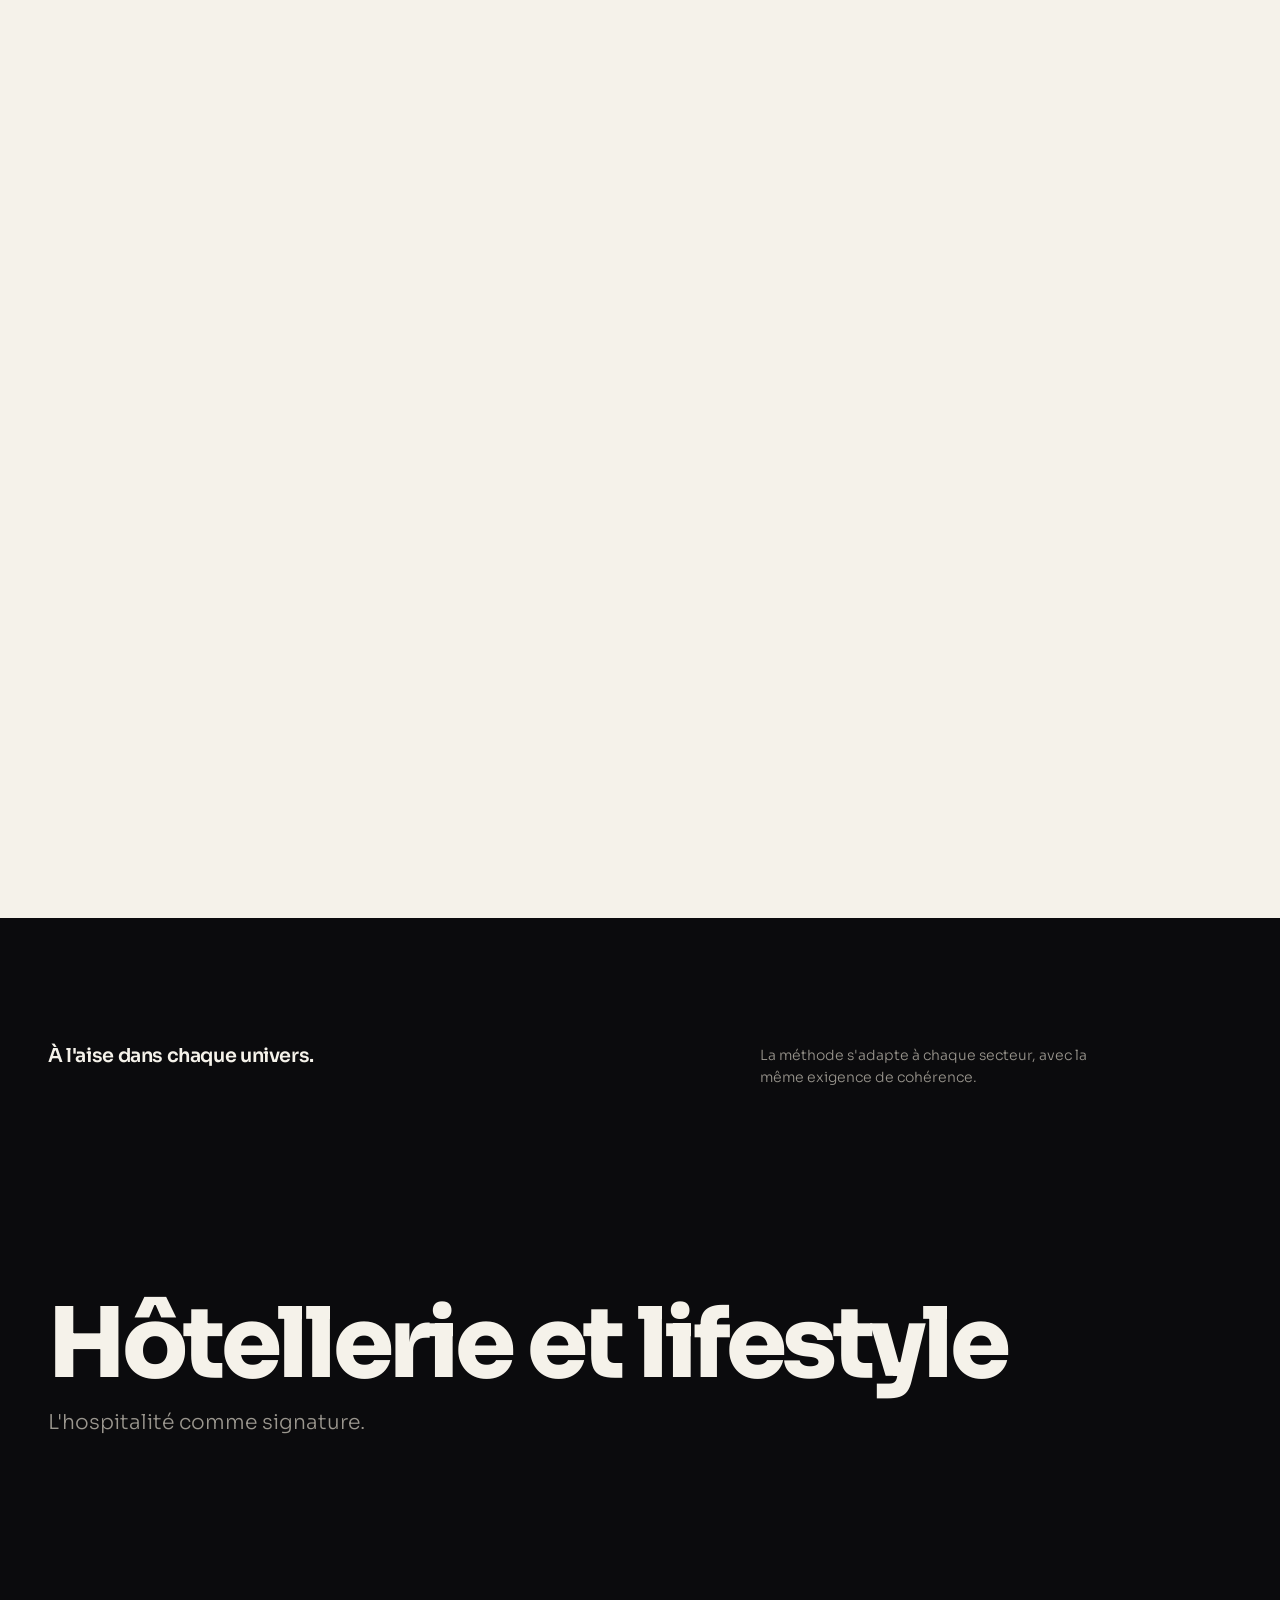
==== commit caf09aa3: "Réalisations : la scène aussi sur téléphone, KAZA GABON en huitième projet - La scène épinglée et le" ====
--- a/index.html
+++ b/index.html
@@ -296,7 +296,7 @@
           <span class="wt-line" data-anim="lines"><span class="line"><i>Sélection</i></span></span>
           <span class="wt-line wt-2" data-anim="lines" data-anim-delay="0.12"><span class="line"><i>de projets</i></span></span>
         </h2>
-        <p class="works-lead" data-anim="up">Sept marques accompagnées du concept à l'écran : la même méthode, des univers différents.</p>
+        <p class="works-lead" data-anim="up">Huit marques accompagnées du concept à l'écran : la même méthode, des univers différents.</p>
       </div>
     </div>
 
@@ -429,8 +429,25 @@
           </span>
         </a>
       </article>
-      </div>
-      <p class="works-counter" aria-hidden="true"><span class="wc-num" id="worksNum">01</span><i class="wc-line"></i><span class="wc-total">07</span></p>
+
+      <article class="work work--site">
+        <a href="https://kaza-gabon.onrender.com/" class="work-link" target="_blank" rel="noopener">
+          <span class="work-media">
+            <img src="assets/univers/kaza/desktop-accueil.jpg" data-full="assets/univers/kaza/desktop-accueil.jpg" srcset="assets/univers/kaza/desktop-accueil-800.jpg 800w, assets/univers/kaza/desktop-accueil.jpg 1600w" sizes="(min-width: 1280px) 1184px, calc(100vw - 40px)" alt="Page d'accueil du site KAZA GABON" width="1600" height="1000" loading="lazy" decoding="async">
+          </span>
+          <span class="work-row">
+            <span class="work-index">08</span>
+            <span class="work-title"><span class="line"><i>KAZA GABON</i></span></span>
+            <span class="work-side">
+              <span class="work-meta">Éco-tourisme · Plateforme · Charte graphique · Site vitrine</span>
+              <span class="work-desc">Préparer, organiser et vivre le Gabon : immobilier vérifié, séjours, tourisme, conciergerie et diaspora réunis sur une même plateforme. Charte graphique de trente-deux planches, logo redessiné en vectoriel et vitrine responsive de l'application, où chaque demande part sur WhatsApp.</span>
+              <span class="work-cta">Voir le site <span class="arrow-ne" aria-hidden="true"></span></span>
+            </span>
+          </span>
+        </a>
+      </article>
+      </div>
+      <p class="works-counter" aria-hidden="true"><span class="wc-num" id="worksNum">01</span><i class="wc-line"></i><span class="wc-total">08</span></p>
     </div>
   </section>
 
--- a/css/sections.css
+++ b/css/sections.css
@@ -386,8 +386,23 @@
   .step.is-active .step-title{transform:none;}
   .step-body{max-width:none;}
 
-  /* Réalisations : visuel en tête, puis titre et contexte à la suite */
+  /* Réalisations : la scène s'empile (cadre, puis texte) en portrait ; en paysage, la grille d'ordinateur en plus petit */
   .works-head{grid-template-columns:1fr;gap:18px;}
+  .s-works.is-stage .works-head{margin-bottom:24px;}
+  .s-works.is-stage .works-stage{gap:18px;}
+  .s-works.is-stage .work-title{font-size:clamp(28px, 6vw, 44px);}
+  .s-works.is-stage .work-desc{font-size:14px;display:-webkit-box;-webkit-line-clamp:4;-webkit-box-orient:vertical;overflow:hidden;}
+  .s-works.is-stage .works-counter{bottom:18px;}
+  @media (orientation:portrait){
+    .s-works.is-stage .works-stage{display:flex;flex-direction:column;justify-content:center;align-items:stretch;gap:clamp(20px, 3.5vh, 32px);padding:calc(var(--frame-top) - 10px) var(--gutter) 64px;}
+    .s-works.is-stage .works-frame{width:100%;max-height:none;justify-self:auto;}
+    .s-works.is-stage .works-list{height:clamp(250px, 40svh, 380px);flex:none;}
+    .s-works.is-stage .work{top:0;transform:none;}
+    .s-works.is-stage .work-index{padding-bottom:10px;}
+    .s-works.is-stage .work-title{font-size:clamp(32px, 9.4vw, 52px);}
+    .s-works.is-stage .work-side{padding-top:14px;gap:10px;}
+    .s-works.is-stage .works-counter{left:var(--gutter);}
+  }
   .works-lead{padding-bottom:0;}
   .work{padding:28px 0 32px;}
   .work-row{grid-template-columns:1fr;gap:10px;margin-top:22px;}
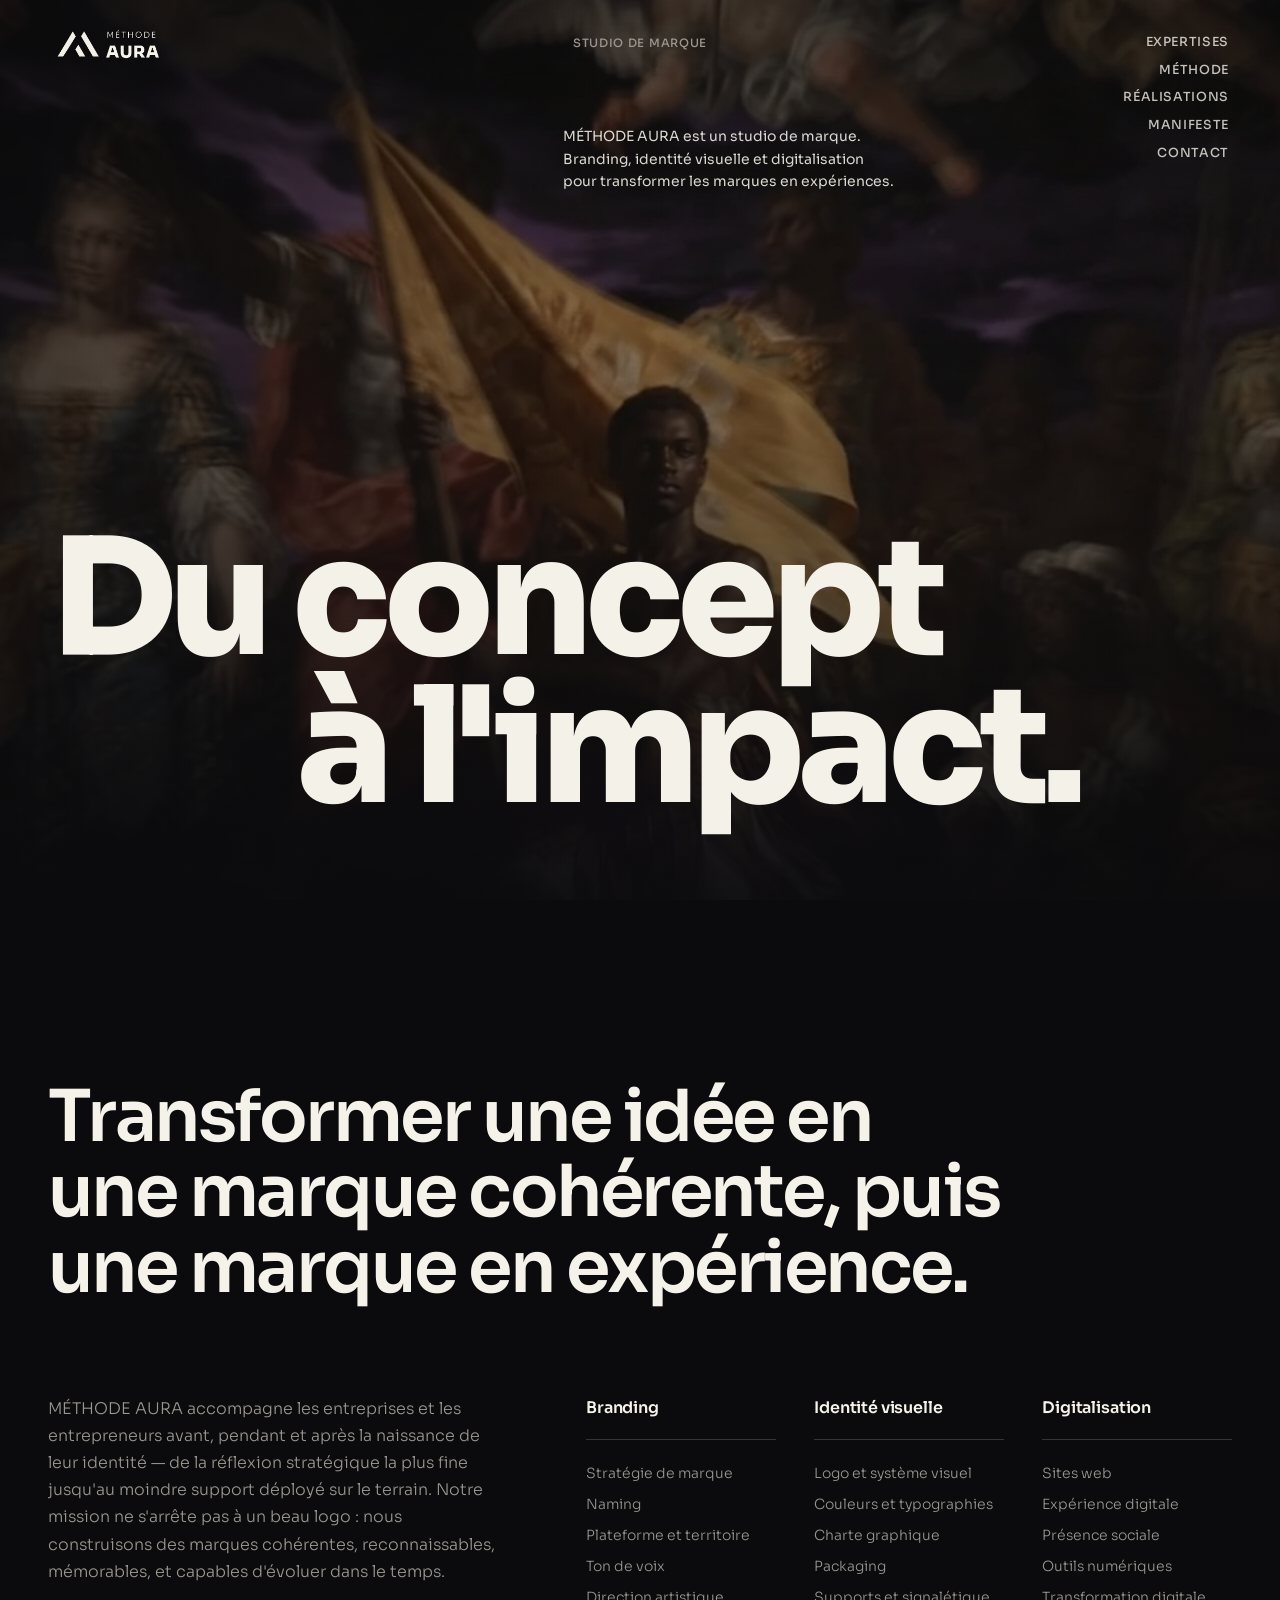
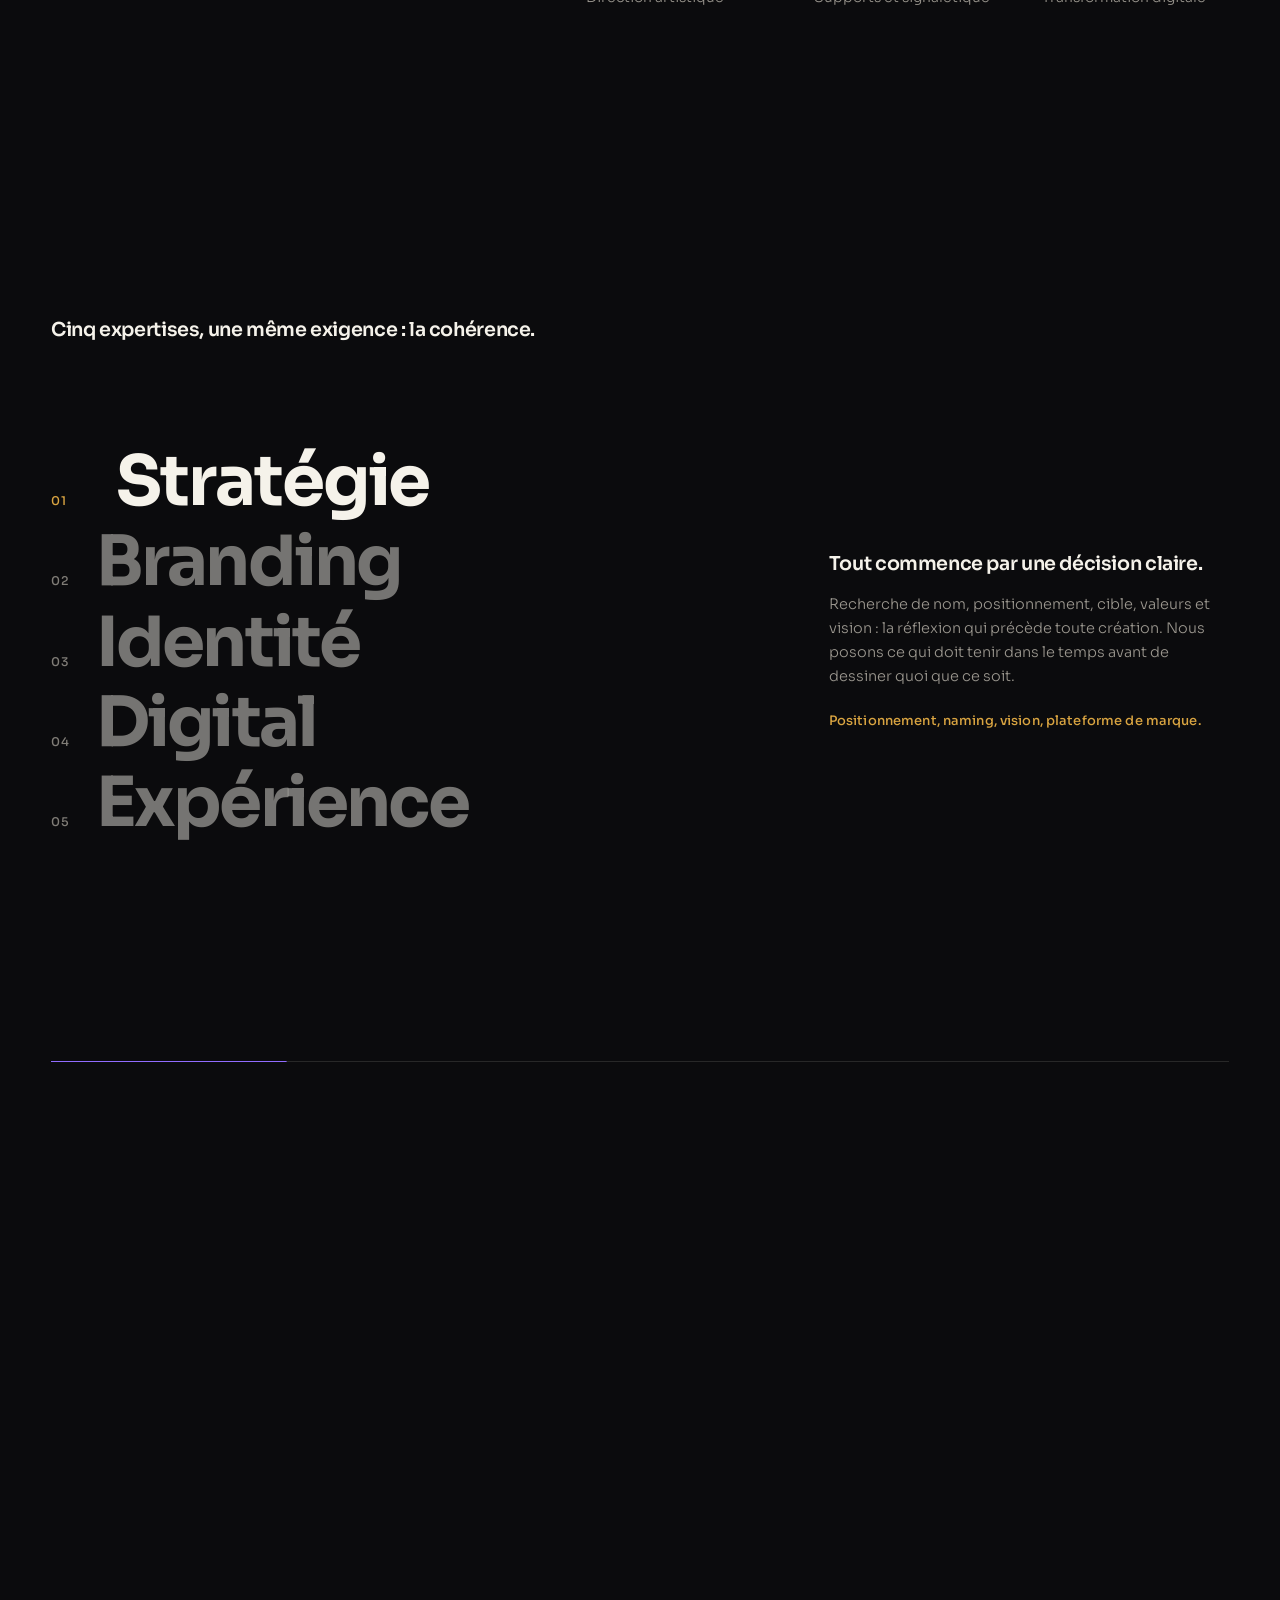
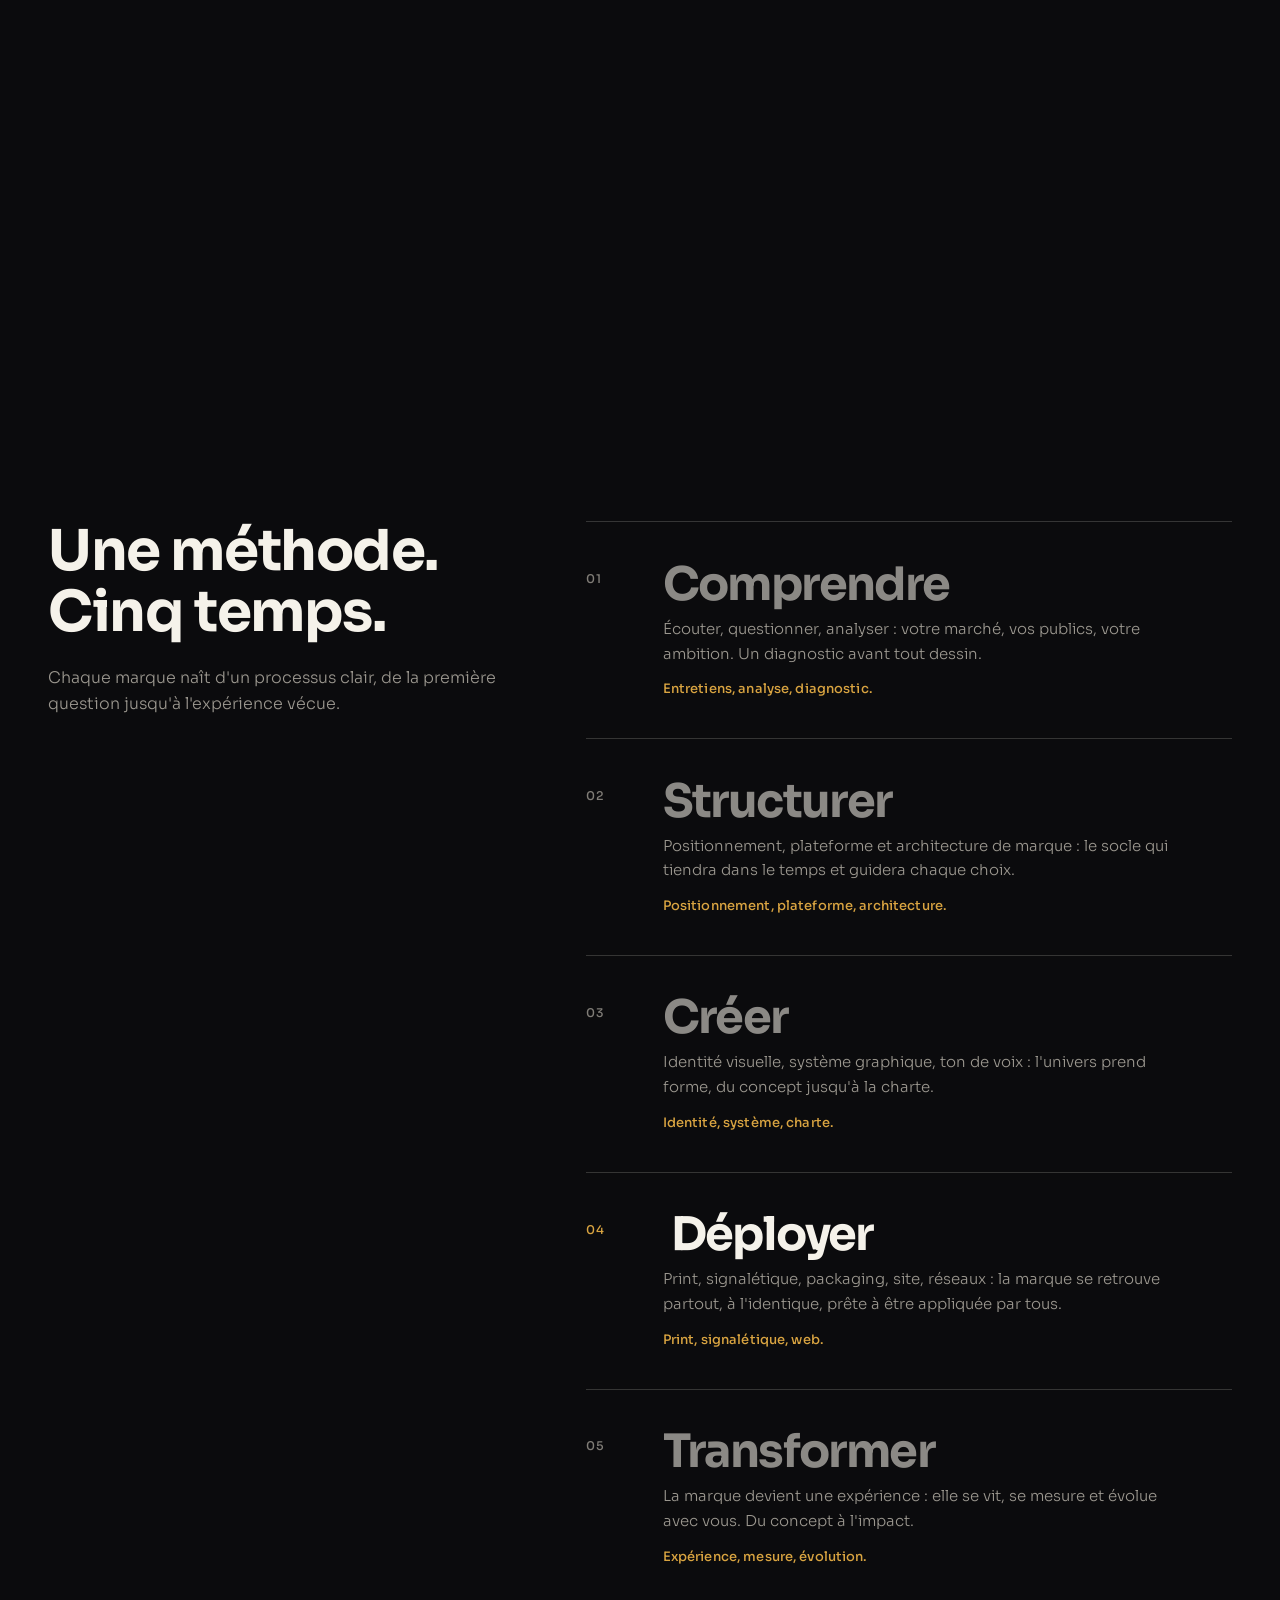
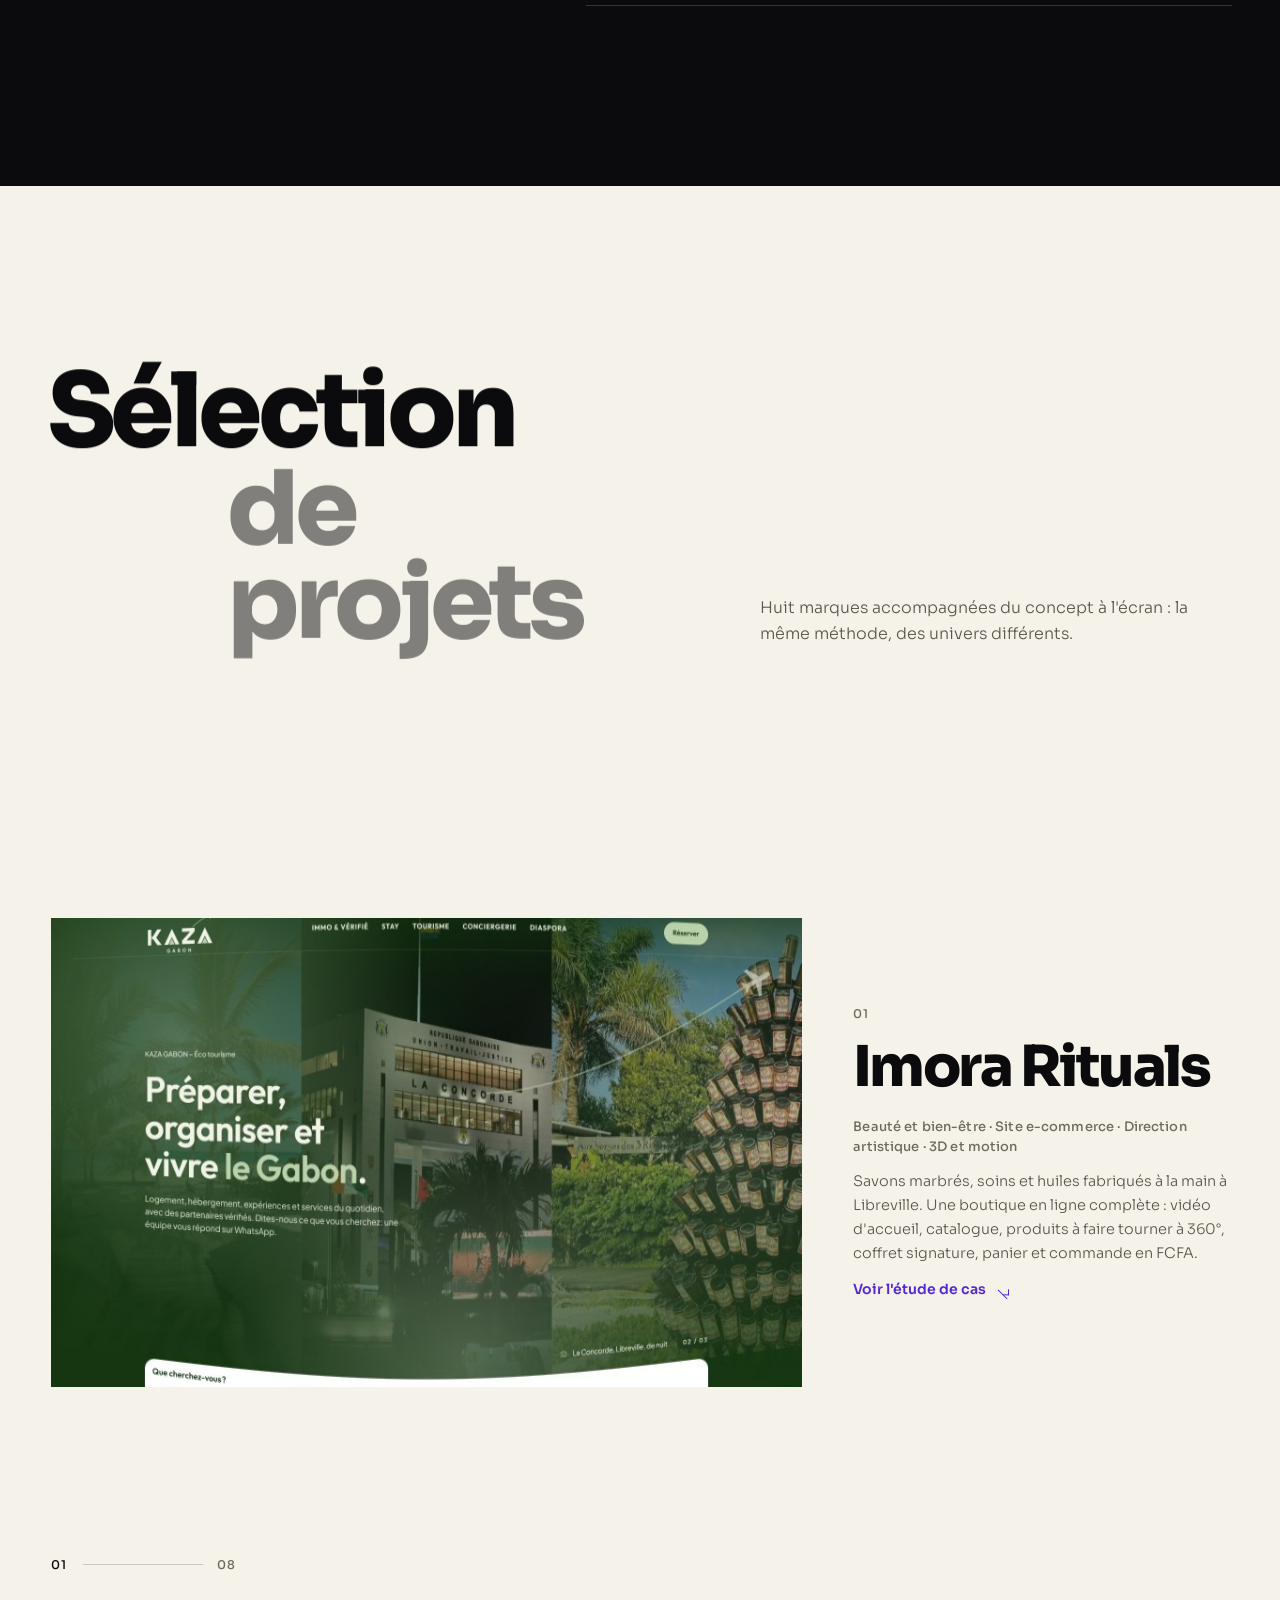
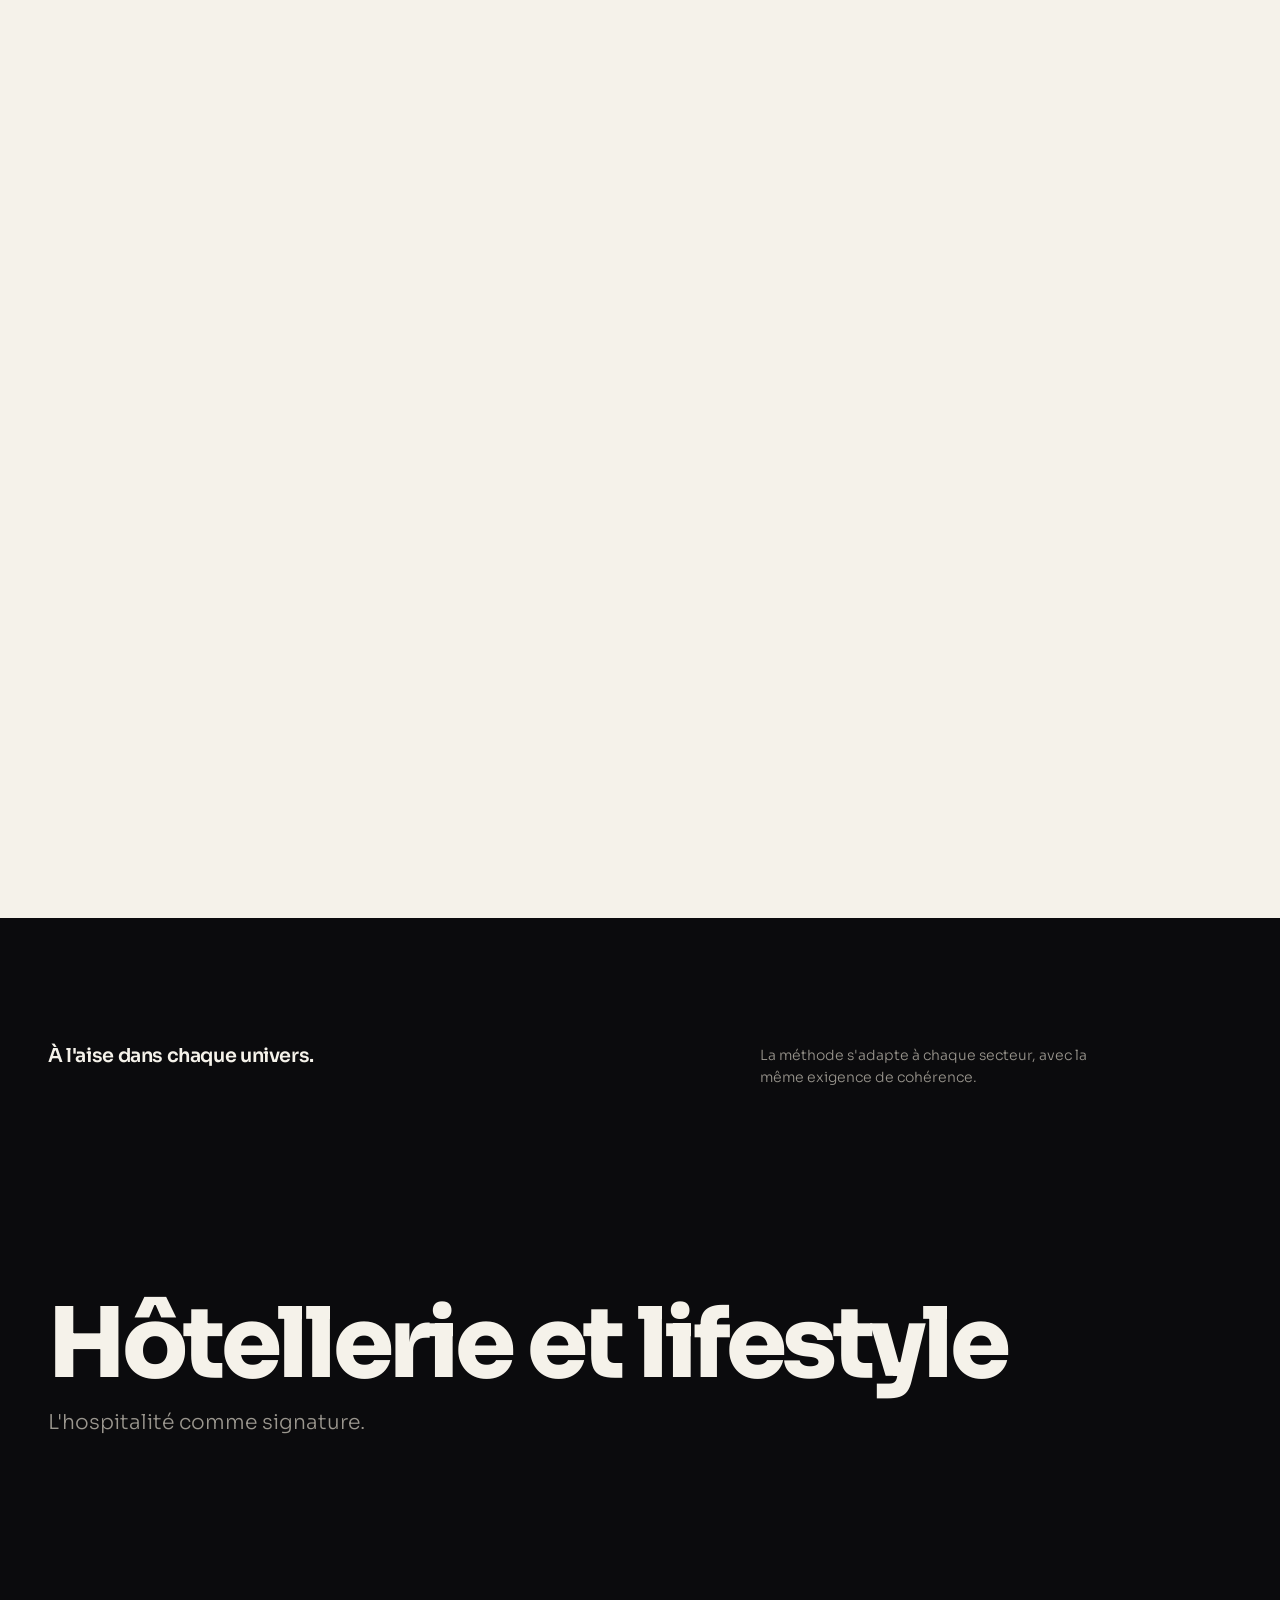
==== commit 1b5276dc: "Réalisations : visuels en haute définition et toile nette à toutes les densités Captures d'accueil r" ====
--- a/index.html
+++ b/index.html
@@ -331,7 +331,7 @@
       <article class="work work--site">
         <a href="https://linko-s3ve.onrender.com/" class="work-link" target="_blank" rel="noopener">
           <span class="work-media">
-            <img src="assets/univers/linko/desktop-accueil.jpg" data-full="assets/univers/linko/desktop-accueil.jpg" srcset="assets/univers/linko/desktop-accueil-800.jpg 800w, assets/univers/linko/desktop-accueil.jpg 1600w" sizes="(min-width: 1280px) 1184px, calc(100vw - 40px)" alt="Page d'accueil du site LINKO" width="1600" height="1000" loading="lazy" decoding="async">
+            <img src="assets/univers/linko/accueil-1600.jpg" data-sm="assets/univers/linko/accueil-800.jpg" data-full="assets/univers/linko/accueil-1600.jpg" data-hd="assets/univers/linko/accueil-2560.webp" srcset="assets/univers/linko/accueil-800.jpg 800w, assets/univers/linko/accueil-1600.jpg 1600w, assets/univers/linko/accueil-2560.webp 2560w" sizes="(min-width: 1280px) 1184px, calc(100vw - 40px)" alt="Page d'accueil du site LINKO" width="1600" height="1000" loading="lazy" decoding="async">
           </span>
           <span class="work-row">
             <span class="work-index">02</span>
@@ -348,7 +348,7 @@
       <article class="work work--site">
         <a href="https://locagab.onrender.com/" class="work-link" target="_blank" rel="noopener">
           <span class="work-media">
-            <img src="assets/univers/locagab/desktop-accueil.jpg" data-full="assets/univers/locagab/desktop-accueil.jpg" srcset="assets/univers/locagab/desktop-accueil-800.jpg 800w, assets/univers/locagab/desktop-accueil.jpg 1600w" sizes="(min-width: 1280px) 1184px, calc(100vw - 40px)" alt="Page d'accueil du site LOCAGAB" width="1600" height="1000" loading="lazy" decoding="async">
+            <img src="assets/univers/locagab/accueil-1600.jpg" data-sm="assets/univers/locagab/accueil-800.jpg" data-full="assets/univers/locagab/accueil-1600.jpg" data-hd="assets/univers/locagab/accueil-2560.webp" srcset="assets/univers/locagab/accueil-800.jpg 800w, assets/univers/locagab/accueil-1600.jpg 1600w, assets/univers/locagab/accueil-2560.webp 2560w" sizes="(min-width: 1280px) 1184px, calc(100vw - 40px)" alt="Page d'accueil du site LOCAGAB" width="1600" height="1000" loading="lazy" decoding="async">
           </span>
           <span class="work-row">
             <span class="work-index">03</span>
@@ -365,7 +365,7 @@
       <article class="work work--site">
         <a href="https://paven.onrender.com/" class="work-link" target="_blank" rel="noopener">
           <span class="work-media">
-            <img src="assets/univers/paven/desktop-accueil.jpg" data-full="assets/univers/paven/desktop-accueil.jpg" srcset="assets/univers/paven/desktop-accueil-800.jpg 800w, assets/univers/paven/desktop-accueil.jpg 1600w" sizes="(min-width: 1280px) 1184px, calc(100vw - 40px)" alt="Page d'accueil du site PAVEN" width="1600" height="1000" loading="lazy" decoding="async">
+            <img src="assets/univers/paven/accueil-1600.jpg" data-sm="assets/univers/paven/accueil-800.jpg" data-full="assets/univers/paven/accueil-1600.jpg" data-hd="assets/univers/paven/accueil-2560.webp" srcset="assets/univers/paven/accueil-800.jpg 800w, assets/univers/paven/accueil-1600.jpg 1600w, assets/univers/paven/accueil-2560.webp 2560w" sizes="(min-width: 1280px) 1184px, calc(100vw - 40px)" alt="Page d'accueil du site PAVEN" width="1600" height="1000" loading="lazy" decoding="async">
           </span>
           <span class="work-row">
             <span class="work-index">04</span>
@@ -382,7 +382,7 @@
       <article class="work work--site">
         <a href="https://pnuts.onrender.com/" class="work-link" target="_blank" rel="noopener">
           <span class="work-media">
-            <img src="assets/univers/pnuts/desktop-accueil.jpg" data-full="assets/univers/pnuts/desktop-accueil.jpg" srcset="assets/univers/pnuts/desktop-accueil-800.jpg 800w, assets/univers/pnuts/desktop-accueil.jpg 1600w" sizes="(min-width: 1280px) 1184px, calc(100vw - 40px)" alt="Page d'accueil du site P’NUTS" width="1600" height="1000" loading="lazy" decoding="async">
+            <img src="assets/univers/pnuts/accueil-1600.jpg" data-sm="assets/univers/pnuts/accueil-800.jpg" data-full="assets/univers/pnuts/accueil-1600.jpg" data-hd="assets/univers/pnuts/accueil-2560.webp" srcset="assets/univers/pnuts/accueil-800.jpg 800w, assets/univers/pnuts/accueil-1600.jpg 1600w, assets/univers/pnuts/accueil-2560.webp 2560w" sizes="(min-width: 1280px) 1184px, calc(100vw - 40px)" alt="Page d'accueil du site P’NUTS" width="1600" height="1000" loading="lazy" decoding="async">
           </span>
           <span class="work-row">
             <span class="work-index">05</span>
@@ -399,7 +399,7 @@
       <article class="work work--site">
         <a href="https://batireel.onrender.com/" class="work-link" target="_blank" rel="noopener">
           <span class="work-media">
-            <img src="assets/univers/batireel/desktop-accueil.jpg" data-full="assets/univers/batireel/desktop-accueil.jpg" srcset="assets/univers/batireel/desktop-accueil-800.jpg 800w, assets/univers/batireel/desktop-accueil.jpg 1600w" sizes="(min-width: 1280px) 1184px, calc(100vw - 40px)" alt="Page d'accueil du site BATIRÉEL" width="1600" height="1000" loading="lazy" decoding="async">
+            <img src="assets/univers/batireel/accueil-1600.jpg" data-sm="assets/univers/batireel/accueil-800.jpg" data-full="assets/univers/batireel/accueil-1600.jpg" data-hd="assets/univers/batireel/accueil-2560.webp" srcset="assets/univers/batireel/accueil-800.jpg 800w, assets/univers/batireel/accueil-1600.jpg 1600w, assets/univers/batireel/accueil-2560.webp 2560w" sizes="(min-width: 1280px) 1184px, calc(100vw - 40px)" alt="Page d'accueil du site BATIRÉEL" width="1600" height="1000" loading="lazy" decoding="async">
           </span>
           <span class="work-row">
             <span class="work-index">06</span>
@@ -416,7 +416,7 @@
       <article class="work work--site">
         <a href="https://break-and-create.onrender.com/" class="work-link" target="_blank" rel="noopener">
           <span class="work-media">
-            <img src="assets/univers/break-and-create/desktop-accueil.jpg" data-full="assets/univers/break-and-create/desktop-accueil.jpg" srcset="assets/univers/break-and-create/desktop-accueil-800.jpg 800w, assets/univers/break-and-create/desktop-accueil.jpg 1600w" sizes="(min-width: 1280px) 1184px, calc(100vw - 40px)" alt="Page d'accueil du site BREAK &amp; CREATE" width="1600" height="1000" loading="lazy" decoding="async">
+            <img src="assets/univers/break-and-create/accueil-1600.jpg" data-sm="assets/univers/break-and-create/accueil-800.jpg" data-full="assets/univers/break-and-create/accueil-1600.jpg" data-hd="assets/univers/break-and-create/accueil-2560.webp" srcset="assets/univers/break-and-create/accueil-800.jpg 800w, assets/univers/break-and-create/accueil-1600.jpg 1600w, assets/univers/break-and-create/accueil-2560.webp 2560w" sizes="(min-width: 1280px) 1184px, calc(100vw - 40px)" alt="Page d'accueil du site BREAK &amp; CREATE" width="1600" height="1000" loading="lazy" decoding="async">
           </span>
           <span class="work-row">
             <span class="work-index">07</span>
@@ -433,7 +433,7 @@
       <article class="work work--site">
         <a href="https://kaza-gabon.onrender.com/" class="work-link" target="_blank" rel="noopener">
           <span class="work-media">
-            <img src="assets/univers/kaza/desktop-accueil.jpg" data-full="assets/univers/kaza/desktop-accueil.jpg" srcset="assets/univers/kaza/desktop-accueil-800.jpg 800w, assets/univers/kaza/desktop-accueil.jpg 1600w" sizes="(min-width: 1280px) 1184px, calc(100vw - 40px)" alt="Page d'accueil du site KAZA GABON" width="1600" height="1000" loading="lazy" decoding="async">
+            <img src="assets/univers/kaza/accueil-1600.jpg" data-sm="assets/univers/kaza/accueil-800.jpg" data-full="assets/univers/kaza/accueil-1600.jpg" data-hd="assets/univers/kaza/accueil-2560.webp" srcset="assets/univers/kaza/accueil-800.jpg 800w, assets/univers/kaza/accueil-1600.jpg 1600w, assets/univers/kaza/accueil-2560.webp 2560w" sizes="(min-width: 1280px) 1184px, calc(100vw - 40px)" alt="Page d'accueil du site KAZA GABON" width="1600" height="1000" loading="lazy" decoding="async">
           </span>
           <span class="work-row">
             <span class="work-index">08</span>
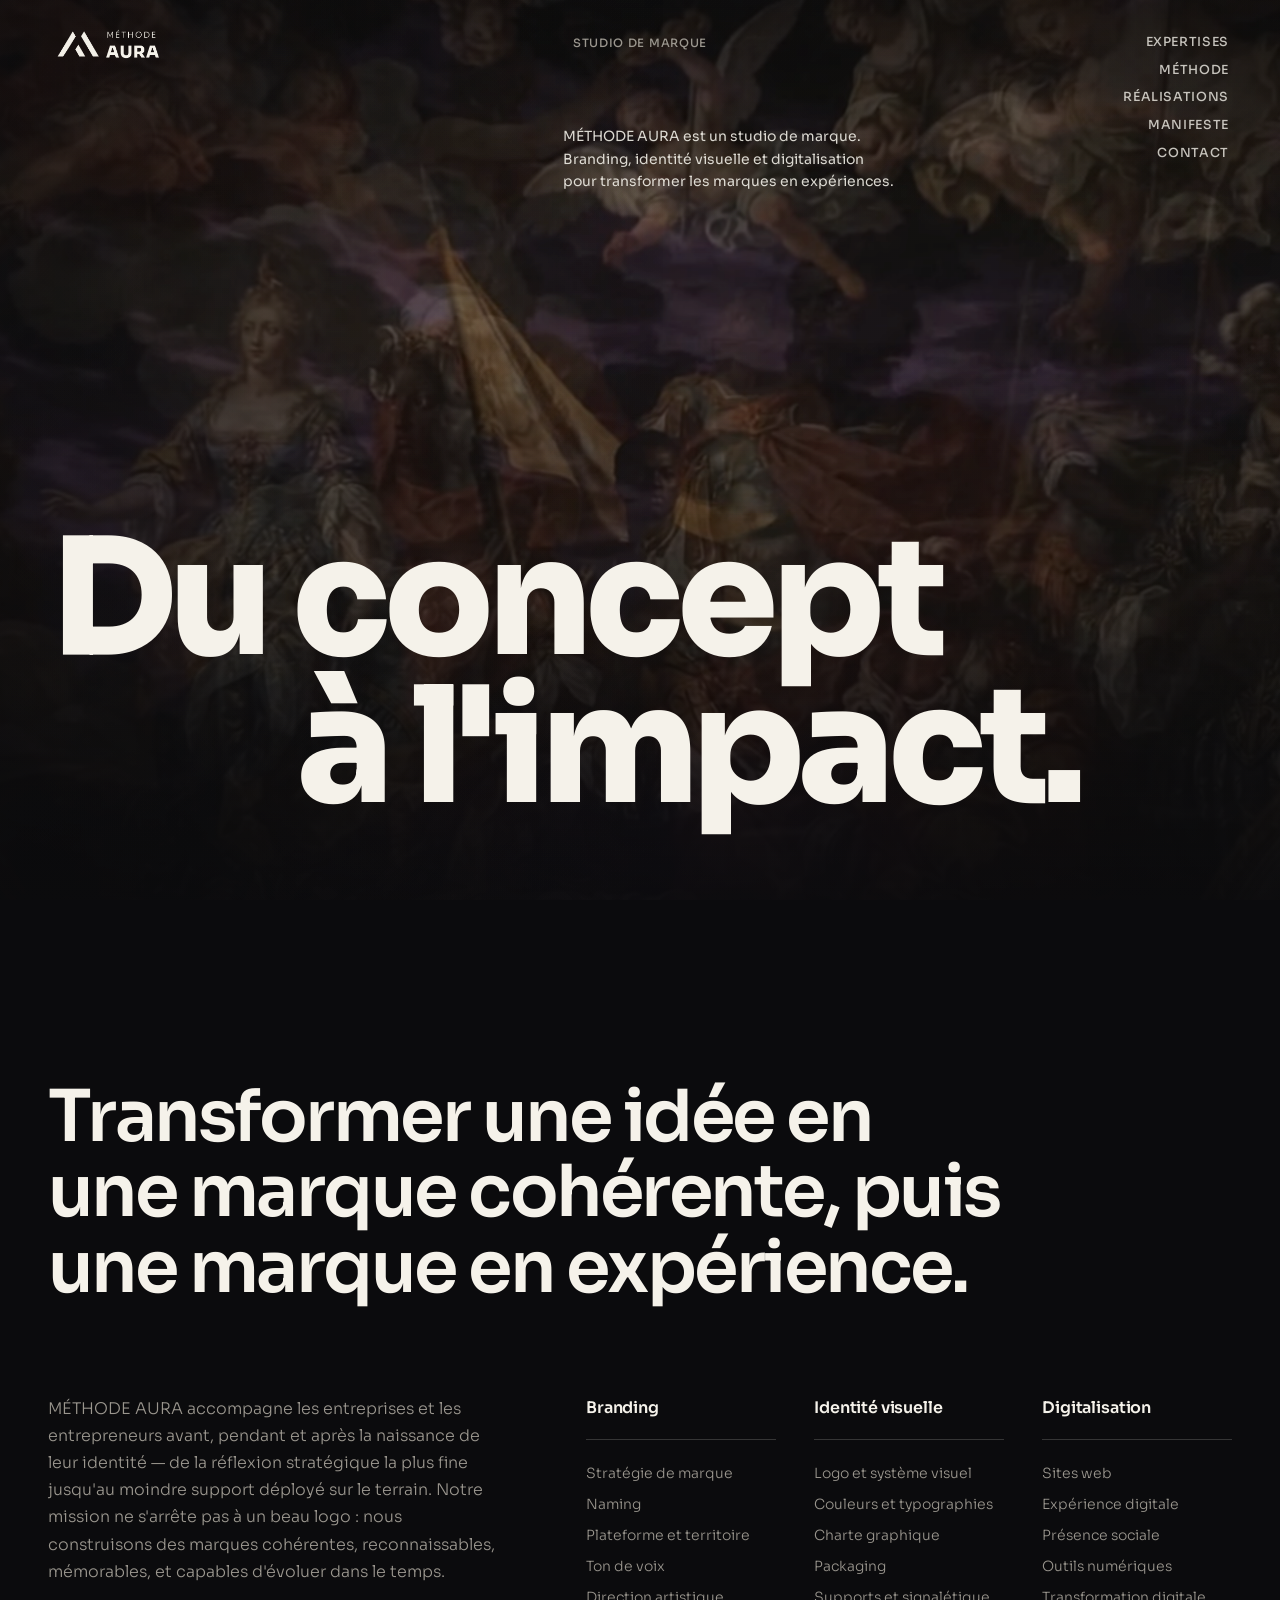
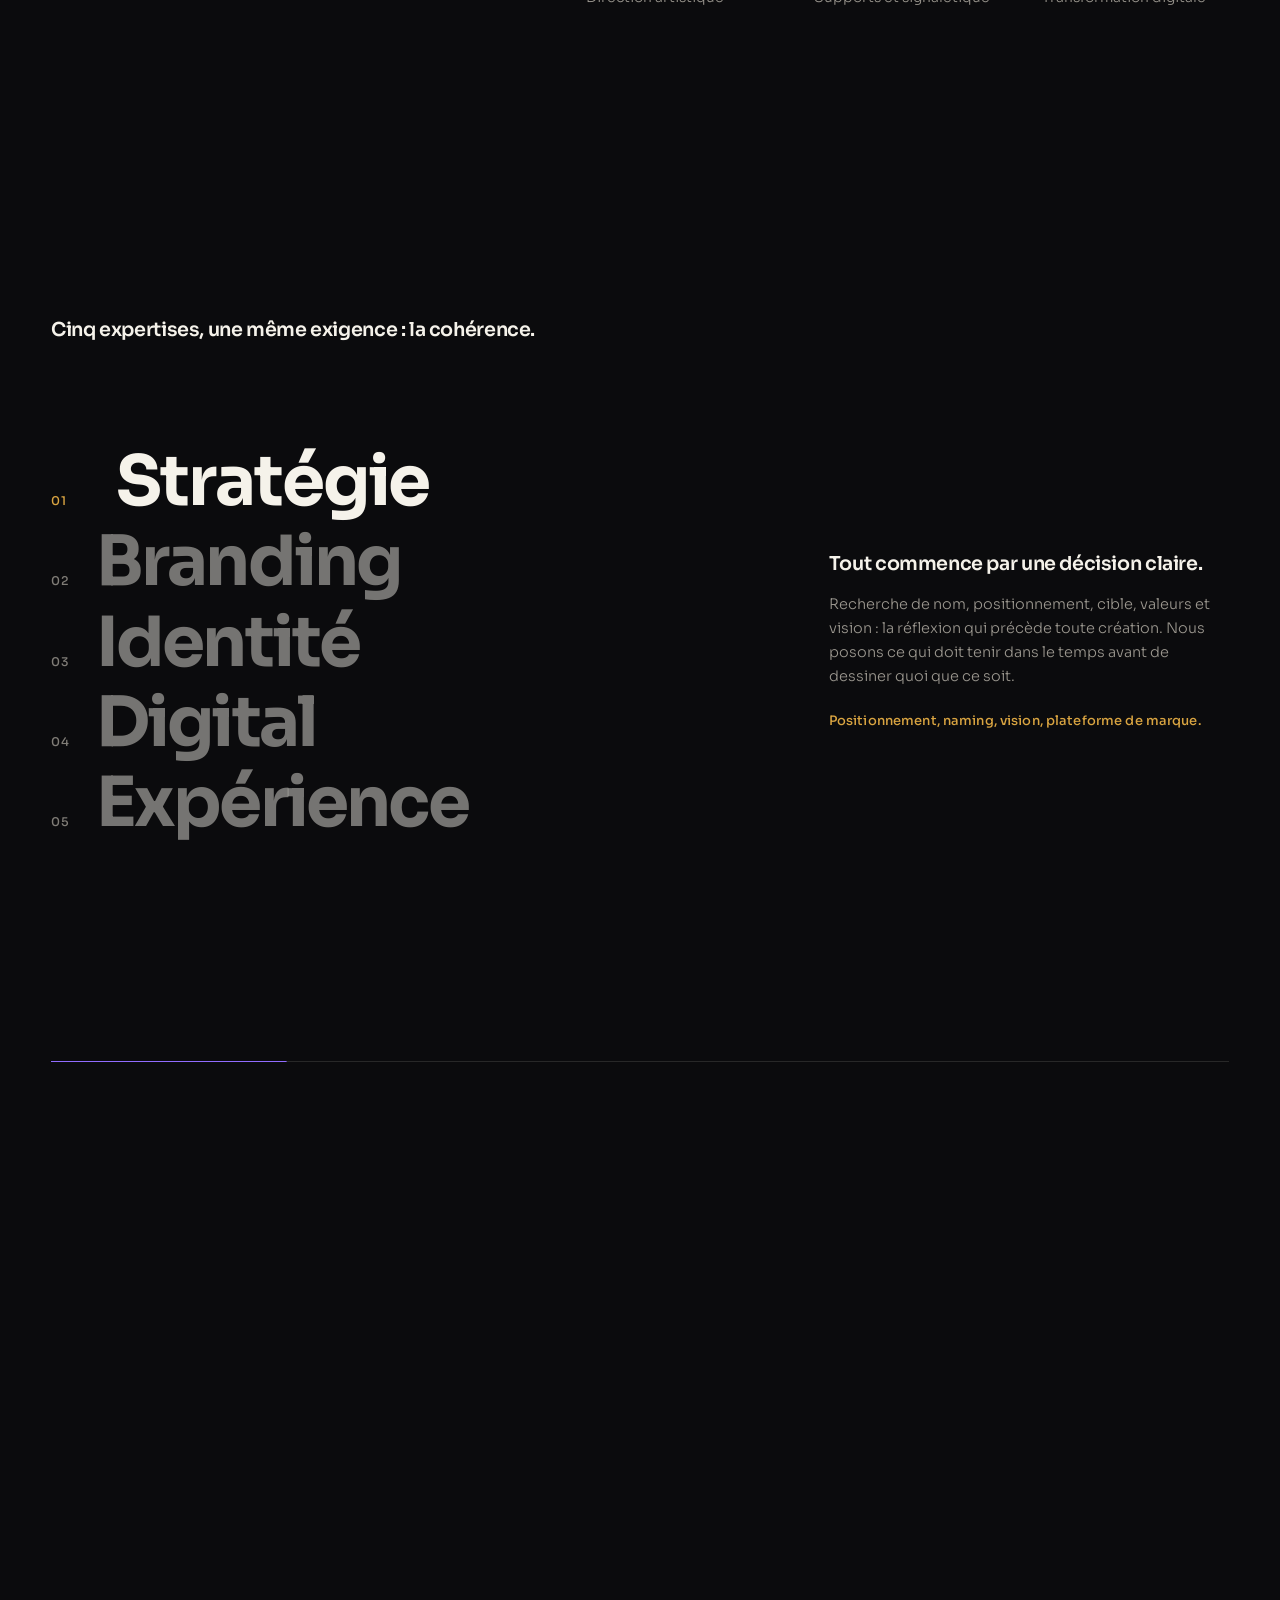
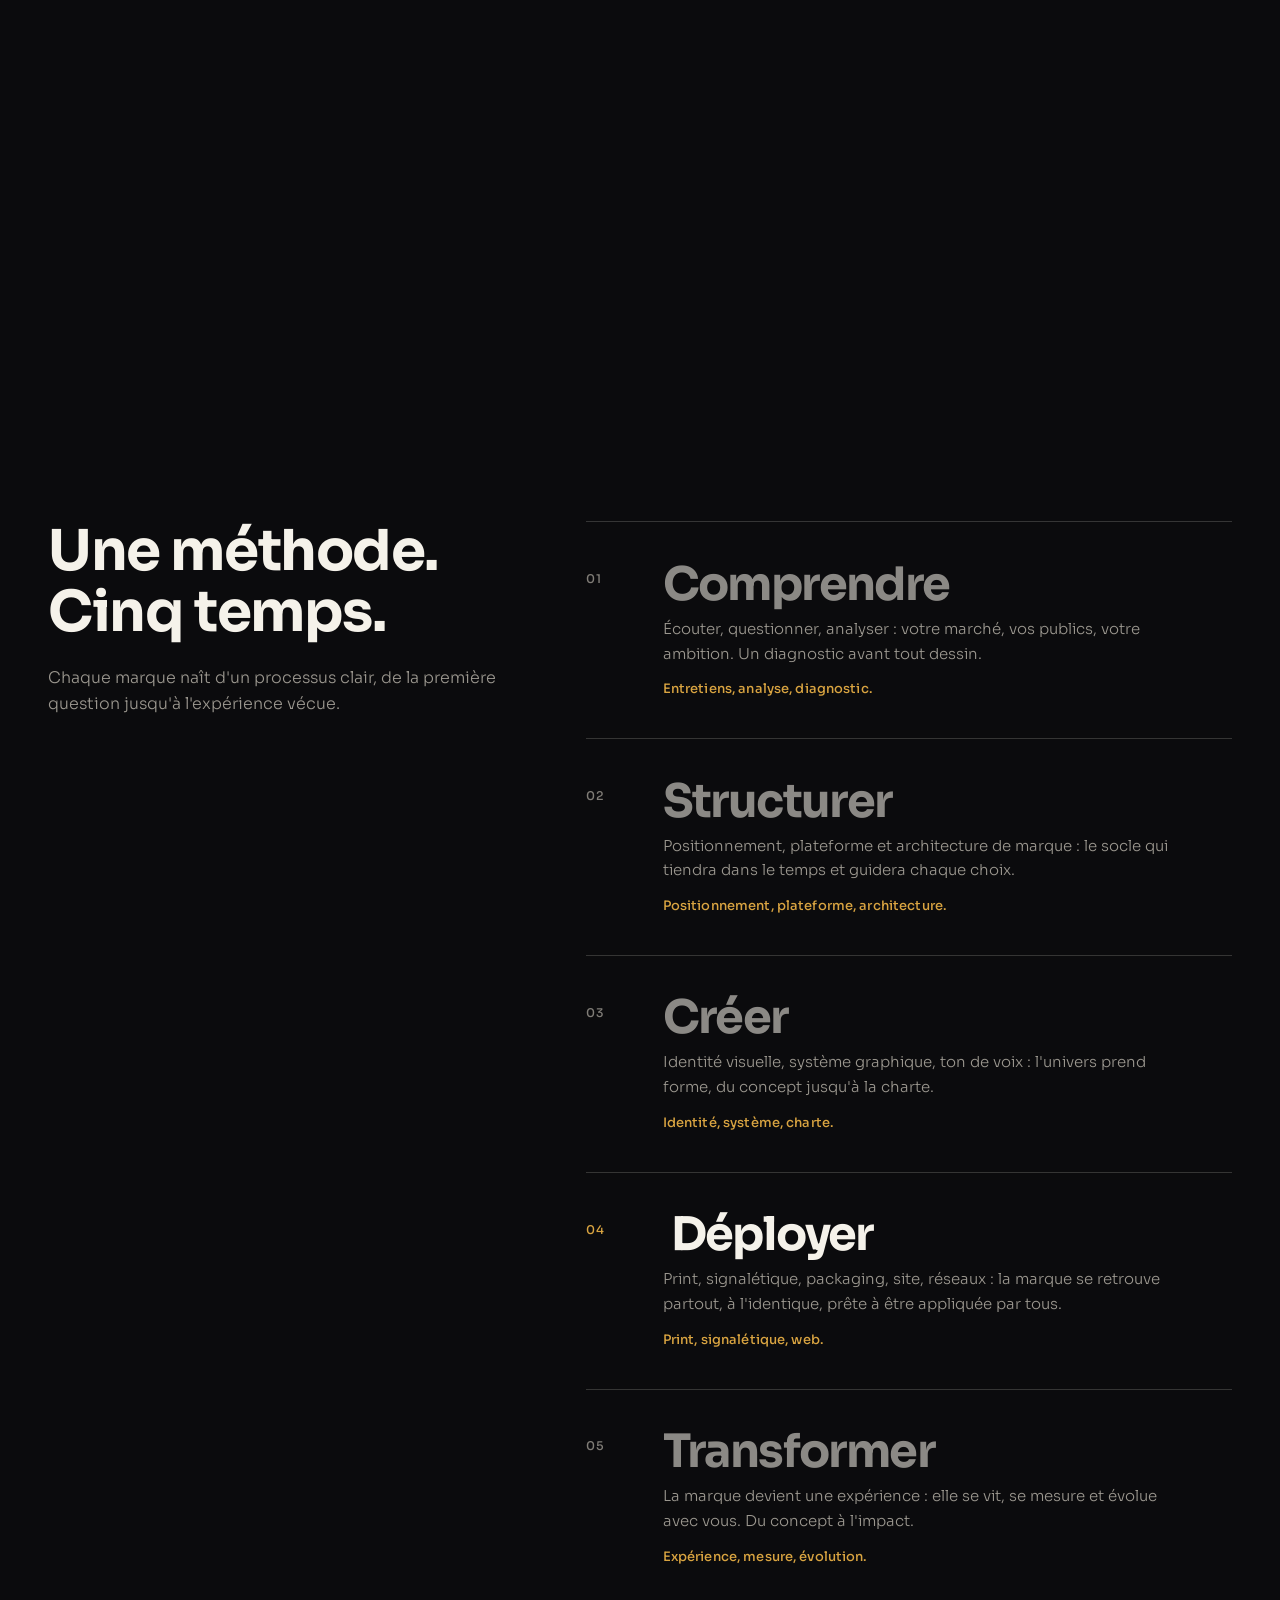
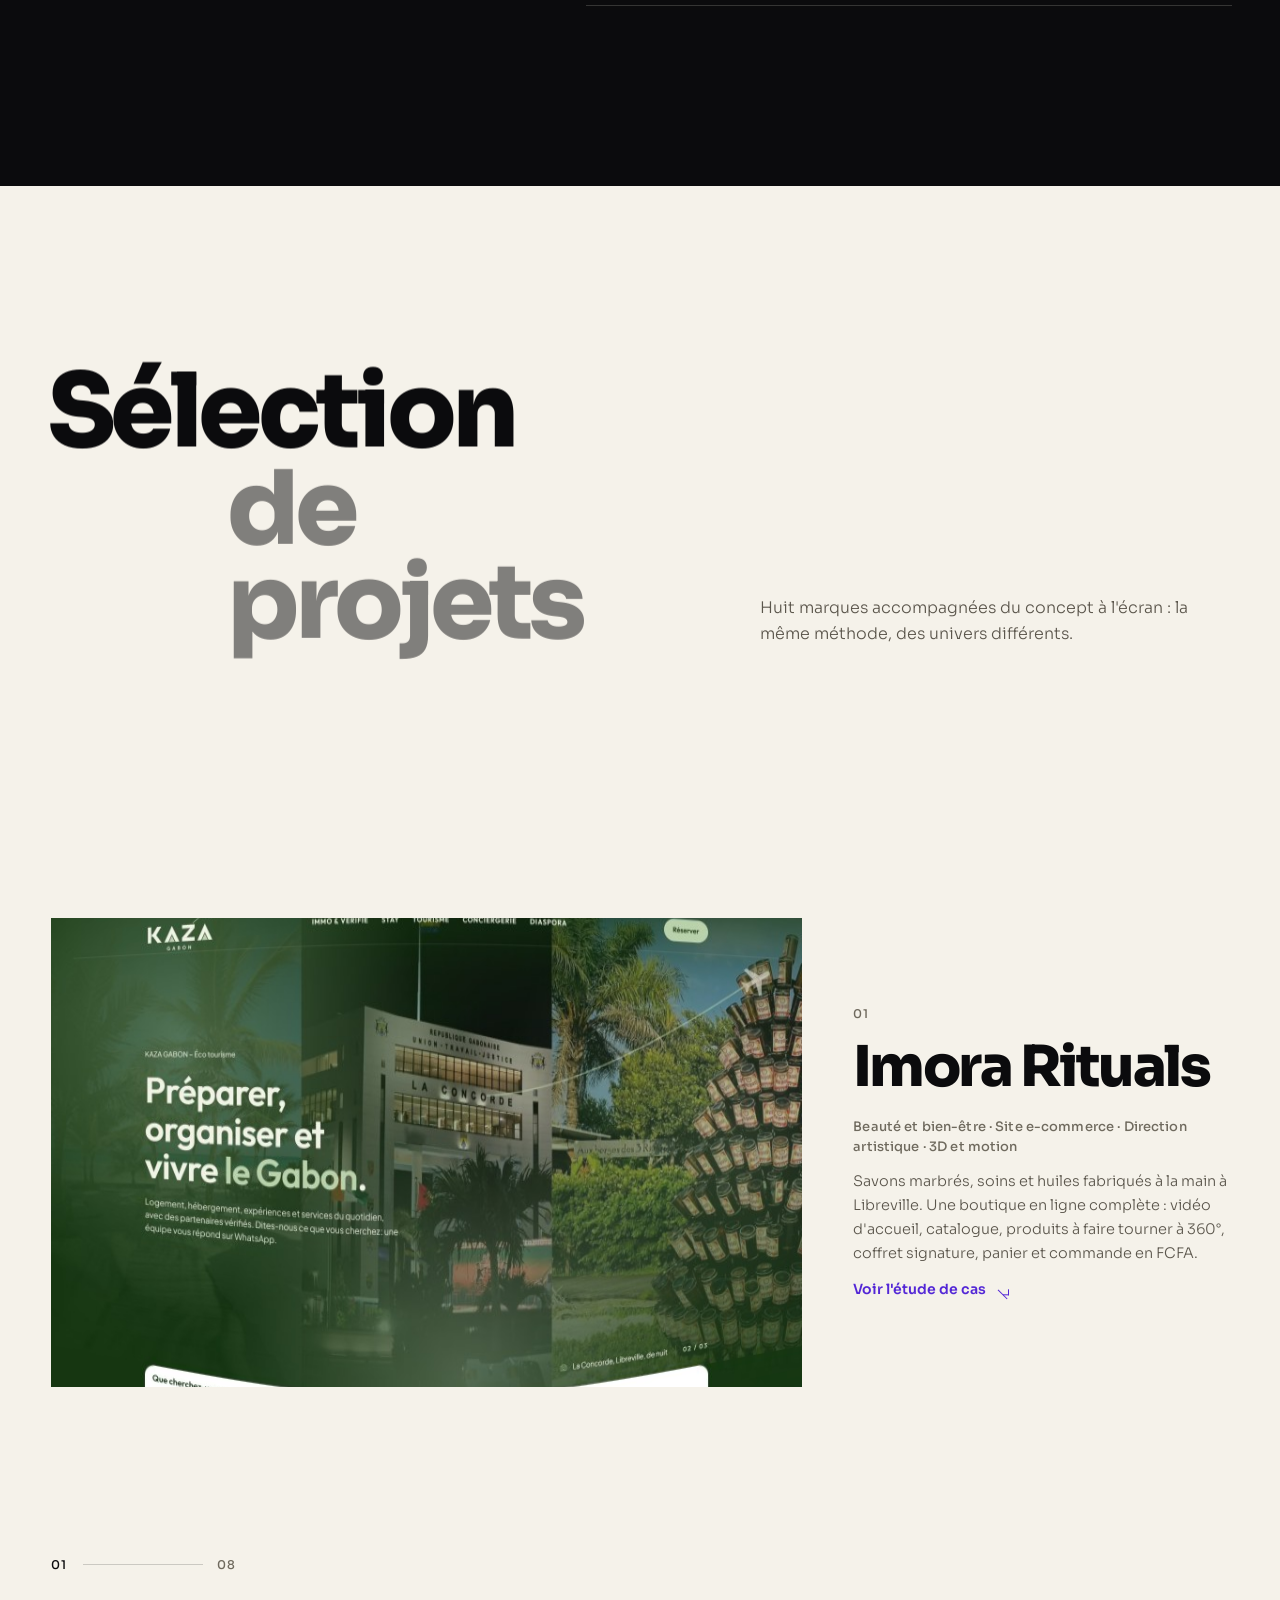
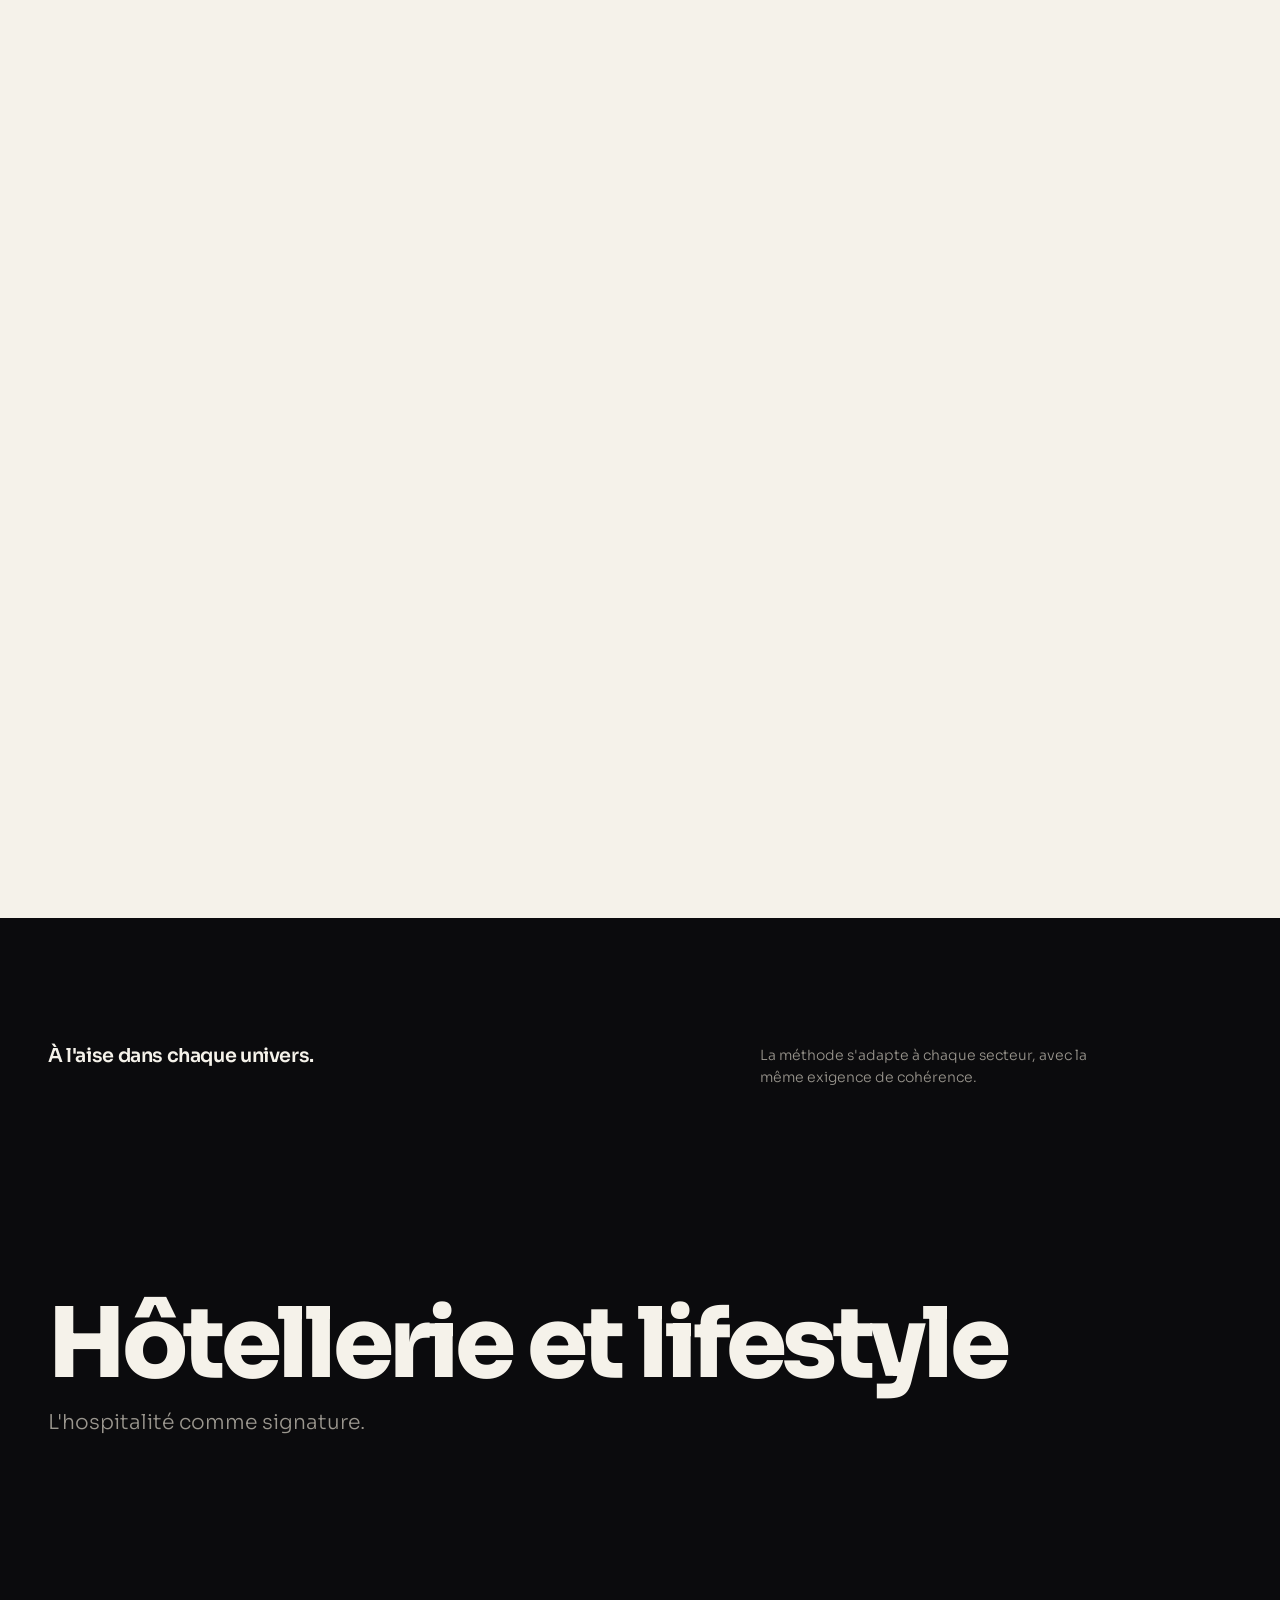
==== commit ebbfc075: "Fresque : affiche immédiate, WebM allégé (6,8 Mo), départ sans arrêt de lecture, menu mobile en pays" ====
--- a/index.html
+++ b/index.html
@@ -22,6 +22,7 @@
 <link rel="icon" href="assets/favicon-32.png" type="image/png" sizes="32x32">
 <link rel="apple-touch-icon" href="assets/apple-touch-icon.png">
 <link rel="preload" href="assets/fonts/sora-latin.woff2" as="font" type="font/woff2" crossorigin>
+<link rel="preload" href="assets/fresque-poster.jpg" as="image">
 <link rel="stylesheet" href="css/fonts.css">
 <link rel="stylesheet" href="css/tokens.css">
 <link rel="stylesheet" href="css/base.css">
@@ -99,7 +100,7 @@
      (boucle intégrée) sur ordinateur, mp4 léger (720p, ralenti et boucle par fondu) sur écran tactile.
      Sur desktop, elle est rendue dans une toile WebGL qui ondule sous le pointeur (js/liquid.js). -->
 <div class="marble" id="marble" aria-hidden="true">
-  <video class="marble-video" id="marbleVideo" muted playsinline preload="none" loop poster="assets/fresque-poster.jpg" data-webm="assets/fresque-1080.webm" data-mp4="assets/fresque.mp4"></video>
+  <video class="marble-video" id="marbleVideo" muted playsinline preload="none" loop poster="assets/fresque-poster.jpg" data-webm="assets/fresque-1080-v2.webm" data-mp4="assets/fresque.mp4"></video>
   <video class="marble-video marble-video-b" id="marbleVideoB" muted playsinline preload="none" src="assets/fresque.mp4"></video>
   <div class="marble-shade"></div>
 </div>
--- a/css/base.css
+++ b/css/base.css
@@ -92,8 +92,8 @@
 /* ---------- Toile liquide (WebGL) : recouvre la vidéo, apparaît une fois la première image prête ---------- */
 .liquid-canvas{position:absolute;inset:0;width:100%;height:100%;display:block;opacity:0;transition:opacity 1.2s var(--ease-out);pointer-events:none;}
 .liquid-canvas.is-ready{opacity:1;}
-/* La vidéo reste visible tant que la toile n'a pas dessiné sa première image */
-.marble.has-liquid.liquid-ready .marble-video{opacity:0 !important;}
+/* La vidéo reste visible sous la toile pendant tout son fondu d'apparition, puis s'efface */
+.marble.has-liquid.liquid-ready .marble-video{opacity:0 !important;transition:opacity 0s linear 1.3s;}
 
 /* ---------- Sections ---------- */
 main{position:relative;z-index:var(--z-content);}
--- a/css/sections.css
+++ b/css/sections.css
@@ -226,6 +226,7 @@
   font-size:clamp(22px, 3.6vw, 56px);font-weight:700;letter-spacing:-0.03em;line-height:1.1;color:var(--ivo);
   padding-bottom:0.12em;transition:color .5s var(--ease-out);
 }
+.contact-mail::before{content:"";position:absolute;left:0;right:0;top:50%;height:44px;min-height:100%;transform:translateY(-50%);} /* zone tactile */
 .contact-mail::after{content:"";position:absolute;left:0;right:0;bottom:0;height:2px;background:var(--vio-2);transform:scaleX(0.18);transform-origin:left center;transition:transform .8s var(--ease-out);}
 .contact-mail:hover::after{transform:scaleX(1);}
 .contact-arrow{width:0.5em;height:0.5em;flex:none;transition:transform .6s var(--ease-out);}
@@ -256,7 +257,7 @@
 .fw-line > i{display:block;}
 .fw-2 > i{color:rgba(var(--ivo-rgb),0.34);}
 .footer-bottom{display:flex;justify-content:space-between;align-items:center;gap:16px;flex-wrap:wrap;padding-top:22px;border-top:1px solid var(--line-dark);font-size:12px;color:var(--muted-dark-2);}
-.footer-up{font-size:12px;font-weight:500;letter-spacing:0.06em;text-transform:uppercase;color:var(--muted-dark);}
+.footer-up{display:inline-flex;align-items:center;min-height:44px;font-size:12px;font-weight:500;letter-spacing:0.06em;text-transform:uppercase;color:var(--muted-dark);}
 .footer-up:hover{color:var(--ivo);}
 
 /* ---------- ÉTUDE DE CAS (plein écran) ---------- */
@@ -485,6 +486,10 @@
 @media (max-width:900px) and (max-height:520px){
   .hero-title{font-size:clamp(36px, 12.5vh, 64px);bottom:14vh;}
   .hero-intro{max-width:44ch;}
+  /* Menu : les cinq liens tiennent dans la hauteur, et défilent s'il le faut */
+  .mobile-menu{padding:64px var(--gutter) 20px;overflow-y:auto;gap:14px;}
+  .mobile-links{gap:0;}
+  .mobile-links a{font-size:clamp(24px, 9.5vh, 40px);}
 }
 
 /* ---------- Écrans tactiles : pas d'état de survol qui reste collé ---------- */
